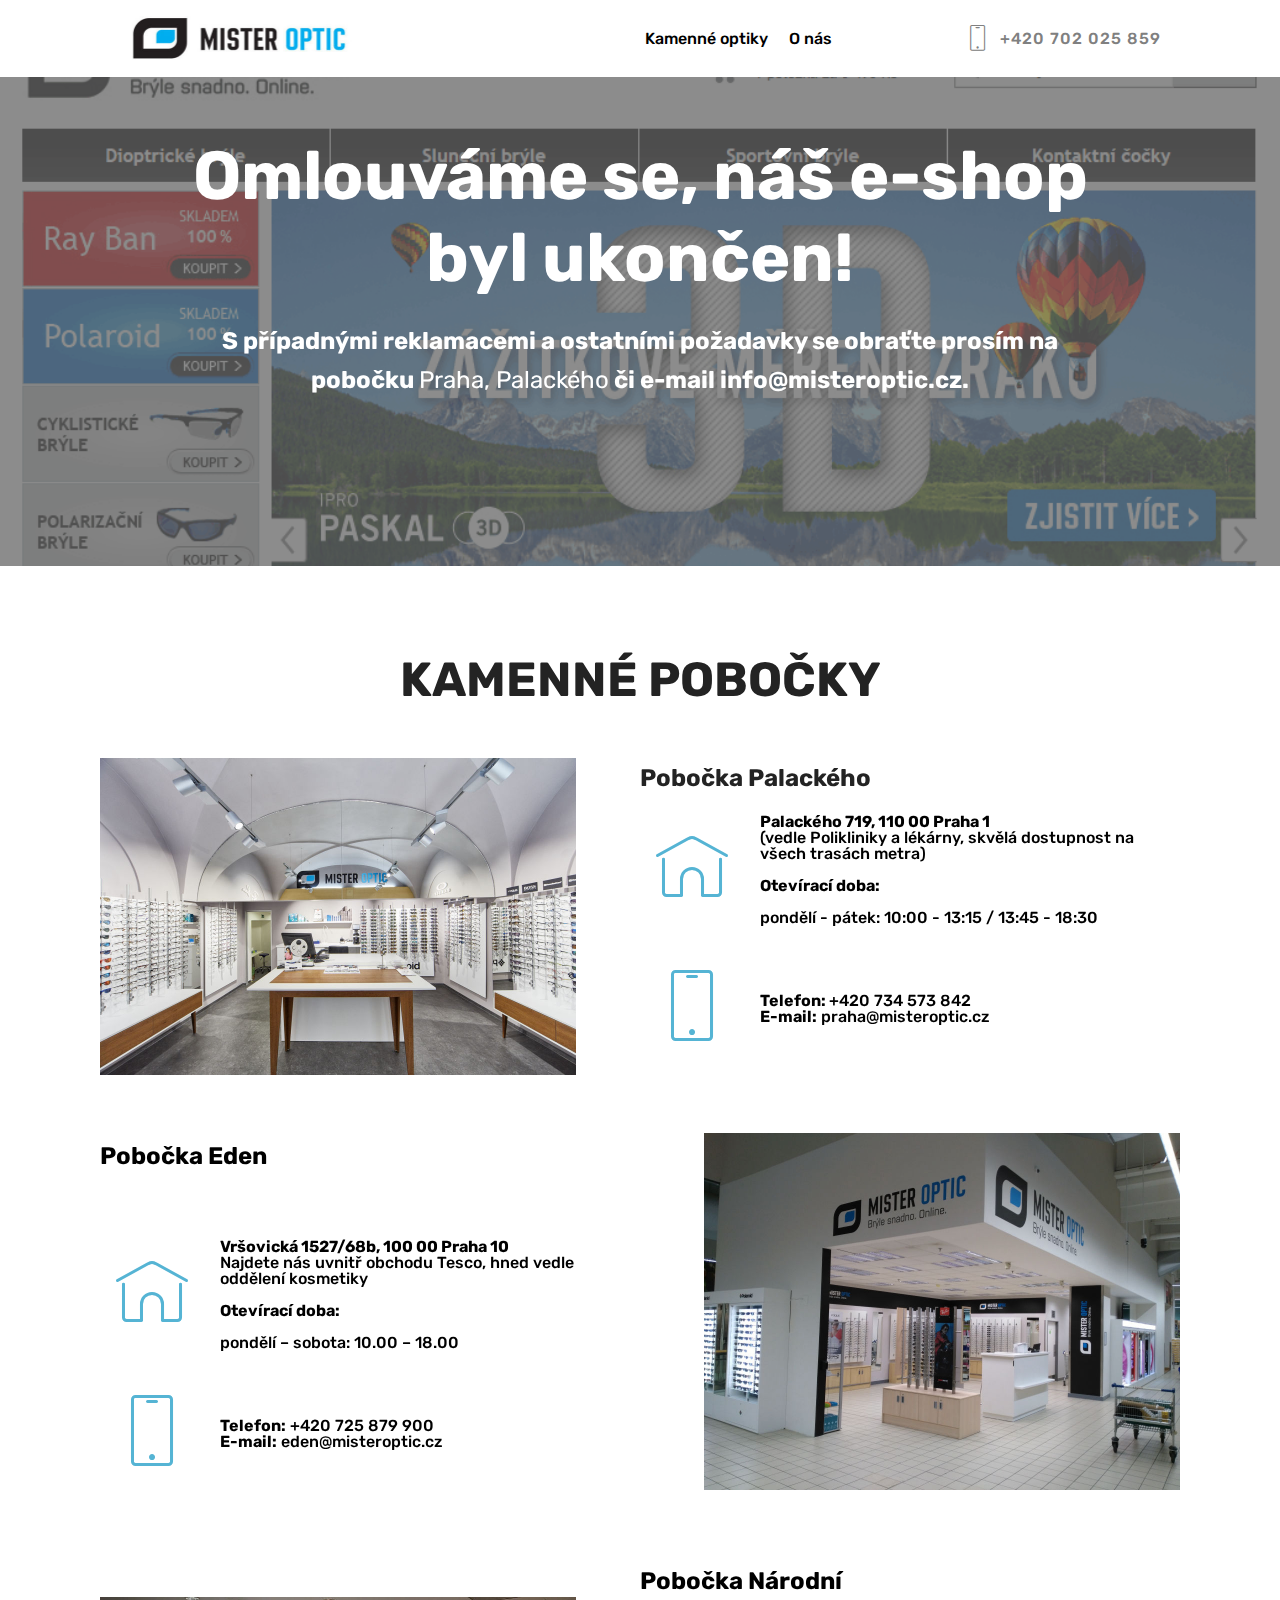
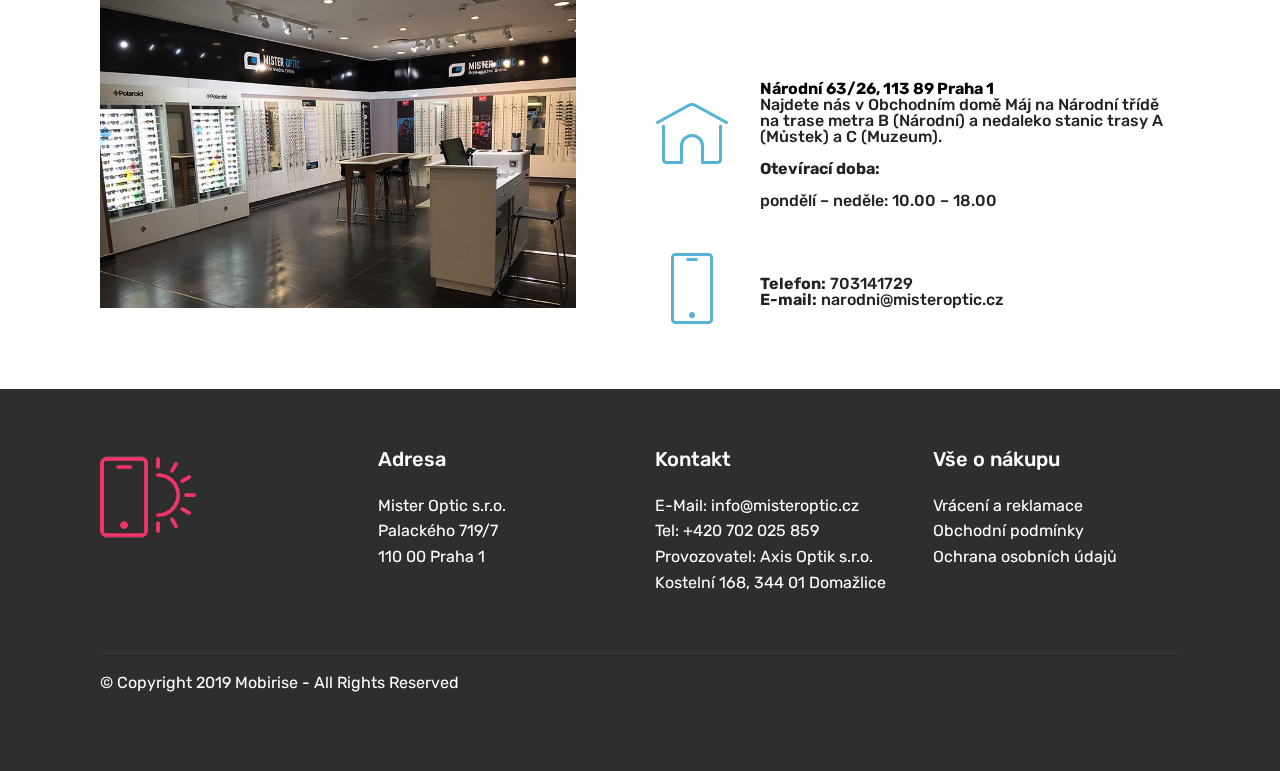
==== page1.html @ 85bfe886 "Add files via upload" ====
<!DOCTYPE html>
<html  >
<head>
  <!-- Site made with Mobirise Website Builder v4.10.7, https://mobirise.com -->
  <meta charset="UTF-8">
  <meta http-equiv="X-UA-Compatible" content="IE=edge">
  <meta name="generator" content="Mobirise v4.10.7, mobirise.com">
  <meta name="viewport" content="width=device-width, initial-scale=1, minimum-scale=1">
  <link rel="shortcut icon" href="assets/images/oko-128x85.png" type="image/x-icon">
  <meta name="description" content="">
  
  <title>Page 1</title>
  <link rel="stylesheet" href="assets/web/assets/mobirise-icons/mobirise-icons.css">
  <link rel="stylesheet" href="assets/tether/tether.min.css">
  <link rel="stylesheet" href="assets/bootstrap/css/bootstrap.min.css">
  <link rel="stylesheet" href="assets/bootstrap/css/bootstrap-grid.min.css">
  <link rel="stylesheet" href="assets/bootstrap/css/bootstrap-reboot.min.css">
  <link rel="stylesheet" href="assets/socicon/css/styles.css">
  <link rel="stylesheet" href="assets/dropdown/css/style.css">
  <link rel="stylesheet" href="assets/theme/css/style.css">
  <link rel="stylesheet" href="assets/mobirise/css/mbr-additional.css" type="text/css">
  
  
  
</head>
<body>
  <section class="menu cid-rCTzdNgsaH" once="menu" id="menu2-h">

    

    <nav class="navbar navbar-expand beta-menu navbar-dropdown align-items-center navbar-fixed-top navbar-toggleable-sm">
        <button class="navbar-toggler navbar-toggler-right" type="button" data-toggle="collapse" data-target="#navbarSupportedContent" aria-controls="navbarSupportedContent" aria-expanded="false" aria-label="Toggle navigation">
            <div class="hamburger">
                <span></span>
                <span></span>
                <span></span>
                <span></span>
            </div>
        </button>
        <div class="menu-logo">
            <div class="navbar-brand">
                <span class="navbar-logo">
                    <a href="test.misteroptic.html#header1-c">
                        <img src="assets/images/mo-5-638x122.jpg" alt="Mobirise" title="" style="height: 3.8rem;">
                    </a>
                </span>
                
            </div>
        </div>
        <div class="collapse navbar-collapse" id="navbarSupportedContent">
            <ul class="navbar-nav nav-dropdown" data-app-modern-menu="true"><li class="nav-item">
                    <a class="nav-link link text-black display-4" href="index.html#content4-d">
                        Kamenné optiky</a>
                </li>
                <li class="nav-item">
                    <a class="nav-link link text-black display-4" href="index.html#footer1-g">O nás &nbsp; &nbsp; &nbsp; &nbsp; &nbsp; &nbsp; &nbsp; &nbsp; &nbsp; &nbsp;&nbsp;</a>
                </li></ul>
            <div class="navbar-buttons mbr-section-btn"><a class="btn btn-sm btn-primary display-4" href="tel:+1-234-567-8901">
                    <span class="btn-icon mbri-mobile mbr-iconfont mbr-iconfont-btn">
                    </span>
                    +420 702 025 859</a></div>
        </div>
    </nav>
</section>

<section class="engine"><a href="https://mobirise.info/t">free amp template</a></section><section class="header1 cid-rCTzdOvqrb mbr-parallax-background" id="header1-i">

    

    <div class="mbr-overlay" style="opacity: 0.4; background-color: rgb(0, 0, 0);">
    </div>

    <div class="container">
        <div class="row justify-content-md-center">
            <div class="mbr-white col-md-10">
                <h1 class="mbr-section-title align-center mbr-bold pb-3 mbr-fonts-style display-1">Omlouváme se, náš e-shop byl ukončen!</h1>
                
                <p class="mbr-text align-center pb-3 mbr-fonts-style display-5"><strong>S případnými reklamacemi a ostatními požadavky se obraťte prosím na pobočku <a href="page1.html#features11-k">Praha, Palackého</a>&nbsp;či e-mail info@misteroptic.cz.</strong></p>
                
            </div>
        </div>
    </div>

</section>

<section class="mbr-section content4 cid-rCTzdQ5hgL" id="content4-j">

    

    <div class="container">
        <div class="media-container-row">
            <div class="title col-12 col-md-8">
                <h2 class="align-center pb-3 mbr-fonts-style display-2"><strong>KAMENNÉ POBOČKY</strong></h2>
                
                
            </div>
        </div>
    </div>
</section>

<section class="features11 cid-rCTzdR0c3Q" id="features11-k">

    

    

    <div class="container">   
        <div class="col-md-12">
            <div class="media-container-row">
                <div class="mbr-figure m-auto" style="width: 50%;">
                    <img src="assets/images/-m9a3997-952x634.jpg" alt="Mobirise" title="">
                </div>
                <div class=" align-left aside-content">
                    <h2 class="mbr-title pt-2 mbr-fonts-style display-5"><strong>Pobočka Palackého</strong></h2>
                    <div class="mbr-section-text">
                        
                    </div>

                    <div class="block-content">
                        <div class="card p-3 pr-3">
                            <div class="media">
                                <div class=" align-self-center card-img pb-3">
                                    <span class="mbr-iconfont mbri-home" style="color: rgb(85, 180, 212); fill: rgb(85, 180, 212);"></span>
                                </div>     
                                <div class="media-body">
                                    <h4 class="card-title mbr-fonts-style display-7"><a href="https://www.google.cz/maps/place/Mister+Optic+s.r.o./@50.0811011,14.4228245,19z/data=!4m5!3m4!1s0x470b94ed8228baff:0xc5f8b4449672d4e6!8m2!3d50.0810977!4d14.4233717" target="_blank" class="text-black"><strong>Palackého 719, 110 00 Praha 1
</strong></a><div>
</div><div>(vedle Polikliniky a lékárny, skvělá dostupnost na všech trasách metra)</div><br><div><strong>Otevírací doba:</strong></div><br><div>pondělí - pátek: 10:00 - 13:15 / 13:45 - 18:30</div></h4>
                                </div>
                            </div>                

                            <div class="card-box">
                                
                            </div>
                        </div>

                        <div class="card p-3 pr-3">
                            <div class="media">
                                <div class="align-self-center card-img pb-3">
                                    <span class="mbr-iconfont mbri-mobile" style="color: rgb(85, 180, 212); fill: rgb(85, 180, 212);"></span>
                                </div>     
                                <div class="media-body">
                                    <h4 class="card-title mbr-fonts-style display-7"><strong>Telefon: </strong>+420 734 573 842
<div>
</div><div><strong>E-mail:</strong> praha@misteroptic.cz</div></h4>
                                </div>
                            </div>                

                            <div class="card-box">
                                
                            </div>
                        </div>
                    </div>
                </div>
            </div>
        </div> 
    </div>          
</section>

<section class="features11 cid-rCTzdSJUxV" id="features11-l">

    

    

    <div class="container">   
        <div class="col-md-12">
            <div class="media-container-row">
                <div class="mbr-figure m-auto" style="width: 50%;">
                    <img src="assets/images/img-20180404-90557-952x714.jpg" alt="Mobirise" title="">
                </div>
                <div class=" align-left aside-content">
                    
                    <div class="mbr-section-text">
                        <p class="mbr-text mb-5 pt-3 mbr-light mbr-fonts-style display-5"><strong>
                        Pobočka Eden</strong></p>
                    </div>

                    <div class="block-content">
                        <div class="card p-3 pr-3">
                            <div class="media">
                                <div class=" align-self-center card-img pb-3">
                                    <span class="mbr-iconfont mbri-home" style="color: rgb(85, 180, 212); fill: rgb(85, 180, 212);"></span>
                                </div>     
                                <div class="media-body">
                                    <h4 class="card-title mbr-fonts-style display-7"><a href="https://www.google.cz/maps/place/Mister+Optic+s.r.o./@50.0683041,14.46652,17z/data=!3m1!4b1!4m5!3m4!1s0x470b93287bb45d6b:0xe367c4a5175bccca!8m2!3d50.0683007!4d14.4687087" target="_blank" class="text-black"><strong>Vršovická 1527/68b, 100 00 Praha 10
</strong></a><div>
</div><div>Najdete nás uvnitř obchodu Tesco, hned vedle oddělení kosmetiky</div><br><div><strong>Otevírací doba:</strong></div><br><div>pondělí –  sobota: 10.00 –  18.00</div></h4>
                                </div>
                            </div>                

                            <div class="card-box">
                                
                            </div>
                        </div>

                        <div class="card p-3 pr-3">
                            <div class="media">
                                <div class="align-self-center card-img pb-3">
                                    <span class="mbr-iconfont mbri-mobile" style="color: rgb(85, 180, 212); fill: rgb(85, 180, 212);"></span>
                                </div>     
                                <div class="media-body">
                                    <h4 class="card-title mbr-fonts-style display-7"><strong>Telefon:</strong> +420 725 879 900
<div>
</div><div><strong>E-mail:</strong> eden@misteroptic.cz</div></h4>
                                </div>
                            </div>                

                            <div class="card-box">
                                
                            </div>
                        </div>
                    </div>
                </div>
            </div>
        </div> 
    </div>          
</section>

<section class="features11 cid-rCTzdUwOdt" id="features11-m">

    

    

    <div class="container">   
        <div class="col-md-12">
            <div class="media-container-row">
                <div class="mbr-figure m-auto" style="width: 50%;">
                    <img src="assets/images/kamennoptikaprahanrodn-www-800x524.jpg" alt="Mobirise" title="">
                </div>
                <div class=" align-left aside-content">
                    
                    <div class="mbr-section-text">
                        <p class="mbr-text mb-5 pt-3 mbr-light mbr-fonts-style display-5"><strong>
                        Pobočka Národní</strong></p>
                    </div>

                    <div class="block-content">
                        <div class="card p-3 pr-3">
                            <div class="media">
                                <div class=" align-self-center card-img pb-3">
                                    <span class="mbr-iconfont mbri-home" style="color: rgb(85, 180, 212); fill: rgb(85, 180, 212);"></span>
                                </div>     
                                <div class="media-body">
                                    <h4 class="card-title mbr-fonts-style display-4"><br><strong><a href="https://www.google.cz/maps/place/Mister+Optic+s.r.o./@50.0823124,14.4172942,17z/data=!3m1!4b1!4m5!3m4!1s0x470b95b94935d285:0x80ddc573e64f35c4!8m2!3d50.082309!4d14.4194829" class="text-black" target="_blank"><b>Národní 63/26, 113 89 Praha 1</b></a> </strong>
<div>
</div><div>Najdete nás v Obchodním domě Máj na Národní třídě na trase metra B (Národní) a nedaleko stanic trasy A (Můstek) a C (Muzeum).</div><br><div><strong>Otevírací doba:</strong></div><br><div>pondělí –  neděle: 10.00 –  18.00</div></h4>
                                </div>
                            </div>                

                            <div class="card-box">
                                
                            </div>
                        </div>

                        <div class="card p-3 pr-3">
                            <div class="media">
                                <div class="align-self-center card-img pb-3">
                                    <span class="mbr-iconfont mbri-mobile" style="color: rgb(85, 180, 212); fill: rgb(85, 180, 212);"></span>
                                </div>     
                                <div class="media-body">
                                    <h4 class="card-title mbr-fonts-style display-7"><strong>Telefon:</strong> 703141729
<div>
</div><div><strong>E-mail:</strong> narodni@misteroptic.cz</div></h4>
                                </div>
                            </div>                

                            <div class="card-box">
                                
                            </div>
                        </div>
                    </div>
                </div>
            </div>
        </div> 
    </div>          
</section>

<section class="cid-rCTzdW2SJu" id="footer1-n">

    

    

    <div class="container">
        <div class="media-container-row content text-white">
            <div class="col-12 col-md-3">
                <div class="media-wrap">
                    <a href="https://mobirise.co/">
                        <img src="assets/images/logo2.png" alt="Mobirise">
                    </a>
                </div>
            </div>
            <div class="col-12 col-md-3 mbr-fonts-style display-7">
                <h5 class="pb-3">
                    Adresa</h5>
                <p class="mbr-text">Mister Optic s.r.o.
<br>Palackého 719/7
<br>110 00 Praha 1</p>
            </div>
            <div class="col-12 col-md-3 mbr-fonts-style display-7">
                <h5 class="pb-3">Kontakt</h5>
                <p class="mbr-text">
                    E-Mail: info@misteroptic.cz &nbsp; &nbsp; &nbsp; &nbsp; &nbsp; Tel: +420 702 025 859<br>Provozovatel: Axis Optik s.r.o.<br>Kostelní 168, 344 01 Domažlice<br><br></p>
            </div>
            <div class="col-12 col-md-3 mbr-fonts-style display-7">
                <h5 class="pb-3">Vše o nákupu</h5>
                <p class="mbr-text"><a href="assets/files/Vrácení a reklamace.docx" target="_blank">Vrácení a reklamace</a><br><a href="assets/files/Obchodn%C3%AD%20podm%C3%ADnky_1.9.2019.docx" target="_blank">Obchodní podmínky</a><br><a class="text-primary" href="assets/files/Ochrana%20osobn%C3%ADch%20%C3%BAdaj%C5%AF.docx" target="_blank">Ochrana osobních údajů</a></p>
            </div>
        </div>
        <div class="footer-lower">
            <div class="media-container-row">
                <div class="col-sm-12">
                    <hr>
                </div>
            </div>
            <div class="media-container-row mbr-white">
                <div class="col-sm-6 copyright">
                    <p class="mbr-text mbr-fonts-style display-7">
                        © Copyright 2019 Mobirise - All Rights Reserved
                    </p>
                </div>
                <div class="col-md-6">
                    
                </div>
            </div>
        </div>
    </div>
</section>


  <script src="assets/web/assets/jquery/jquery.min.js"></script>
  <script src="assets/popper/popper.min.js"></script>
  <script src="assets/tether/tether.min.js"></script>
  <script src="assets/bootstrap/js/bootstrap.min.js"></script>
  <script src="assets/dropdown/js/nav-dropdown.js"></script>
  <script src="assets/dropdown/js/navbar-dropdown.js"></script>
  <script src="assets/touchswipe/jquery.touch-swipe.min.js"></script>
  <script src="assets/parallax/jarallax.min.js"></script>
  <script src="assets/smoothscroll/smooth-scroll.js"></script>
  <script src="assets/theme/js/script.js"></script>
  
  
</body>
</html>
---- assets/web/assets/mobirise-icons/mobirise-icons.css ----
@font-face {
  font-family: 'MobiriseIcons';
  src:  url('mobirise-icons.eot?spat4u');
  src:  url('mobirise-icons.eot?spat4u#iefix') format('embedded-opentype'),
    url('mobirise-icons.ttf?spat4u') format('truetype'),
    url('mobirise-icons.woff?spat4u') format('woff'),
    url('mobirise-icons.svg?spat4u#MobiriseIcons') format('svg');
  font-weight: normal;
  font-style: normal;
}

[class^="mbri-"], [class*=" mbri-"] {
  /* use !important to prevent issues with browser extensions that change fonts */
  font-family: MobiriseIcons !important;
  speak: none;
  font-style: normal;
  font-weight: normal;
  font-variant: normal;
  text-transform: none;
  line-height: 1;

  /* Better Font Rendering =========== */
  -webkit-font-smoothing: antialiased;
  -moz-osx-font-smoothing: grayscale;
}

.mbri-add-submenu:before {
  content: "\e900";
}
.mbri-alert:before {
  content: "\e901";
}
.mbri-align-center:before {
  content: "\e902";
}
.mbri-align-justify:before {
  content: "\e903";
}
.mbri-align-left:before {
  content: "\e904";
}
.mbri-align-right:before {
  content: "\e905";
}
.mbri-android:before {
  content: "\e906";
}
.mbri-apple:before {
  content: "\e907";
}
.mbri-arrow-down:before {
  content: "\e908";
}
.mbri-arrow-next:before {
  content: "\e909";
}
.mbri-arrow-prev:before {
  content: "\e90a";
}
.mbri-arrow-up:before {
  content: "\e90b";
}
.mbri-bold:before {
  content: "\e90c";
}
.mbri-bookmark:before {
  content: "\e90d";
}
.mbri-bootstrap:before {
  content: "\e90e";
}
.mbri-briefcase:before {
  content: "\e90f";
}
.mbri-browse:before {
  content: "\e910";
}
.mbri-bulleted-list:before {
  content: "\e911";
}
.mbri-calendar:before {
  content: "\e912";
}
.mbri-camera:before {
  content: "\e913";
}
.mbri-cart-add:before {
  content: "\e914";
}
.mbri-cart-full:before {
  content: "\e915";
}
.mbri-cash:before {
  content: "\e916";
}
.mbri-change-style:before {
  content: "\e917";
}
.mbri-chat:before {
  content: "\e918";
}
.mbri-clock:before {
  content: "\e919";
}
.mbri-close:before {
  content: "\e91a";
}
.mbri-cloud:before {
  content: "\e91b";
}
.mbri-code:before {
  content: "\e91c";
}
.mbri-contact-form:before {
  content: "\e91d";
}
.mbri-credit-card:before {
  content: "\e91e";
}
.mbri-cursor-click:before {
  content: "\e91f";
}
.mbri-cust-feedback:before {
  content: "\e920";
}
.mbri-database:before {
  content: "\e921";
}
.mbri-delivery:before {
  content: "\e922";
}
.mbri-desktop:before {
  content: "\e923";
}
.mbri-devices:before {
  content: "\e924";
}
.mbri-down:before {
  content: "\e925";
}
.mbri-download:before {
  content: "\e989";
}
.mbri-drag-n-drop:before {
  content: "\e927";
}
.mbri-drag-n-drop2:before {
  content: "\e928";
}
.mbri-edit:before {
  content: "\e929";
}
.mbri-edit2:before {
  content: "\e92a";
}
.mbri-error:before {
  content: "\e92b";
}
.mbri-extension:before {
  content: "\e92c";
}
.mbri-features:before {
  content: "\e92d";
}
.mbri-file:before {
  content: "\e92e";
}
.mbri-flag:before {
  content: "\e92f";
}
.mbri-folder:before {
  content: "\e930";
}
.mbri-gift:before {
  content: "\e931";
}
.mbri-github:before {
  content: "\e932";
}
.mbri-globe:before {
  content: "\e933";
}
.mbri-globe-2:before {
  content: "\e934";
}
.mbri-growing-chart:before {
  content: "\e935";
}
.mbri-hearth:before {
  content: "\e936";
}
.mbri-help:before {
  content: "\e937";
}
.mbri-home:before {
  content: "\e938";
}
.mbri-hot-cup:before {
  content: "\e939";
}
.mbri-idea:before {
  content: "\e93a";
}
.mbri-image-gallery:before {
  content: "\e93b";
}
.mbri-image-slider:before {
  content: "\e93c";
}
.mbri-info:before {
  content: "\e93d";
}
.mbri-italic:before {
  content: "\e93e";
}
.mbri-key:before {
  content: "\e93f";
}
.mbri-laptop:before {
  content: "\e940";
}
.mbri-layers:before {
  content: "\e941";
}
.mbri-left-right:before {
  content: "\e942";
}
.mbri-left:before {
  content: "\e943";
}
.mbri-letter:before {
  content: "\e944";
}
.mbri-like:before {
  content: "\e945";
}
.mbri-link:before {
  content: "\e946";
}
.mbri-lock:before {
  content: "\e947";
}
.mbri-login:before {
  content: "\e948";
}
.mbri-logout:before {
  content: "\e949";
}
.mbri-magic-stick:before {
  content: "\e94a";
}
.mbri-map-pin:before {
  content: "\e94b";
}
.mbri-menu:before {
  content: "\e94c";
}
.mbri-mobile:before {
  content: "\e94d";
}
.mbri-mobile2:before {
  content: "\e94e";
}
.mbri-mobirise:before {
  content: "\e94f";
}
.mbri-more-horizontal:before {
  content: "\e950";
}
.mbri-more-vertical:before {
  content: "\e951";
}
.mbri-music:before {
  content: "\e952";
}
.mbri-new-file:before {
  content: "\e953";
}
.mbri-numbered-list:before {
  content: "\e954";
}
.mbri-opened-folder:before {
  content: "\e955";
}
.mbri-pages:before {
  content: "\e956";
}
.mbri-paper-plane:before {
  content: "\e957";
}
.mbri-paperclip:before {
  content: "\e958";
}
.mbri-photo:before {
  content: "\e959";
}
.mbri-photos:before {
  content: "\e95a";
}
.mbri-pin:before {
  content: "\e95b";
}
.mbri-play:before {
  content: "\e95c";
}
.mbri-plus:before {
  content: "\e95d";
}
.mbri-preview:before {
  content: "\e95e";
}
.mbri-print:before {
  content: "\e95f";
}
.mbri-protect:before {
  content: "\e960";
}
.mbri-question:before {
  content: "\e961";
}
.mbri-quote-left:before {
  content: "\e962";
}
.mbri-quote-right:before {
  content: "\e963";
}
.mbri-refresh:before {
  content: "\e964";
}
.mbri-responsive:before {
  content: "\e965";
}
.mbri-right:before {
  content: "\e966";
}
.mbri-rocket:before {
  content: "\e967";
}
.mbri-sad-face:before {
  content: "\e968";
}
.mbri-sale:before {
  content: "\e969";
}
.mbri-save:before {
  content: "\e96a";
}
.mbri-search:before {
  content: "\e96b";
}
.mbri-setting:before {
  content: "\e96c";
}
.mbri-setting2:before {
  content: "\e96d";
}
.mbri-setting3:before {
  content: "\e96e";
}
.mbri-share:before {
  content: "\e96f";
}
.mbri-shopping-bag:before {
  content: "\e970";
}
.mbri-shopping-basket:before {
  content: "\e971";
}
.mbri-shopping-cart:before {
  content: "\e972";
}
.mbri-sites:before {
  content: "\e973";
}
.mbri-smile-face:before {
  content: "\e974";
}
.mbri-speed:before {
  content: "\e975";
}
.mbri-star:before {
  content: "\e976";
}
.mbri-success:before {
  content: "\e977";
}
.mbri-sun:before {
  content: "\e978";
}
.mbri-sun2:before {
  content: "\e979";
}
.mbri-tablet:before {
  content: "\e97a";
}
.mbri-tablet-vertical:before {
  content: "\e97b";
}
.mbri-target:before {
  content: "\e97c";
}
.mbri-timer:before {
  content: "\e97d";
}
.mbri-to-ftp:before {
  content: "\e97e";
}
.mbri-to-local-drive:before {
  content: "\e97f";
}
.mbri-touch-swipe:before {
  content: "\e980";
}
.mbri-touch:before {
  content: "\e981";
}
.mbri-trash:before {
  content: "\e982";
}
.mbri-underline:before {
  content: "\e983";
}
.mbri-unlink:before {
  content: "\e984";
}
.mbri-unlock:before {
  content: "\e985";
}
.mbri-up-down:before {
  content: "\e986";
}
.mbri-up:before {
  content: "\e987";
}
.mbri-update:before {
  content: "\e988";
}
.mbri-upload:before {
 content: "\e926"; 
}
.mbri-user:before {
  content: "\e98a";
}
.mbri-user2:before {
  content: "\e98b";
}
.mbri-users:before {
  content: "\e98c";
}
.mbri-video:before {
  content: "\e98d";
}
.mbri-video-play:before {
  content: "\e98e";
}
.mbri-watch:before {
  content: "\e98f";
}
.mbri-website-theme:before {
  content: "\e990";
}
.mbri-wifi:before {
  content: "\e991";
}
.mbri-windows:before {
  content: "\e992";
}
.mbri-zoom-out:before {
  content: "\e993";
}
.mbri-redo:before {
  content: "\e994";
}
.mbri-undo:before {
  content: "\e995";
}
---- assets/socicon/css/styles.css ----
@charset "UTF-8";

@font-face {
  font-family: "socicon";
  src:url("../fonts/socicon.eot");
  src:url("../fonts/socicon.eot?#iefix") format("embedded-opentype"),
    url("../fonts/socicon.woff") format("woff"),
    url("../fonts/socicon.ttf") format("truetype"),
    url("../fonts/socicon.svg#socicon") format("svg");
  font-weight: normal;
  font-style: normal;

}

[data-icon]:before {
  font-family: "socicon" !important;
  content: attr(data-icon);
  font-style: normal !important;
  font-weight: normal !important;
  font-variant: normal !important;
  text-transform: none !important;
  speak: none;
  line-height: 1;
  -webkit-font-smoothing: antialiased;
  -moz-osx-font-smoothing: grayscale;
}

[class^="socicon-"]:before,
[class*=" socicon-"]:before {
  font-family: "socicon" !important;
  font-style: normal !important;
  font-weight: normal !important;
  font-variant: normal !important;
  text-transform: none !important;
  speak: none;
  line-height: 1;
  -webkit-font-smoothing: antialiased;
  -moz-osx-font-smoothing: grayscale;
}

.socicon-modelmayhem:before {
  content: "\e000";
}
.socicon-mixcloud:before {
  content: "\e001";
}
.socicon-drupal:before {
  content: "\e002";
}
.socicon-swarm:before {
  content: "\e003";
}
.socicon-istock:before {
  content: "\e004";
}
.socicon-yammer:before {
  content: "\e005";
}
.socicon-ello:before {
  content: "\e006";
}
.socicon-stackoverflow:before {
  content: "\e007";
}
.socicon-persona:before {
  content: "\e008";
}
.socicon-triplej:before {
  content: "\e009";
}
.socicon-houzz:before {
  content: "\e00a";
}
.socicon-rss:before {
  content: "\e00b";
}
.socicon-paypal:before {
  content: "\e00c";
}
.socicon-odnoklassniki:before {
  content: "\e00d";
}
.socicon-airbnb:before {
  content: "\e00e";
}
.socicon-periscope:before {
  content: "\e00f";
}
.socicon-outlook:before {
  content: "\e010";
}
.socicon-coderwall:before {
  content: "\e011";
}
.socicon-tripadvisor:before {
  content: "\e012";
}
.socicon-appnet:before {
  content: "\e013";
}
.socicon-goodreads:before {
  content: "\e014";
}
.socicon-tripit:before {
  content: "\e015";
}
.socicon-lanyrd:before {
  content: "\e016";
}
.socicon-slideshare:before {
  content: "\e017";
}
.socicon-buffer:before {
  content: "\e018";
}
.socicon-disqus:before {
  content: "\e019";
}
.socicon-vkontakte:before {
  content: "\e01a";
}
.socicon-whatsapp:before {
  content: "\e01b";
}
.socicon-patreon:before {
  content: "\e01c";
}
.socicon-storehouse:before {
  content: "\e01d";
}
.socicon-pocket:before {
  content: "\e01e";
}
.socicon-mail:before {
  content: "\e01f";
}
.socicon-blogger:before {
  content: "\e020";
}
.socicon-technorati:before {
  content: "\e021";
}
.socicon-reddit:before {
  content: "\e022";
}
.socicon-dribbble:before {
  content: "\e023";
}
.socicon-stumbleupon:before {
  content: "\e024";
}
.socicon-digg:before {
  content: "\e025";
}
.socicon-envato:before {
  content: "\e026";
}
.socicon-behance:before {
  content: "\e027";
}
.socicon-delicious:before {
  content: "\e028";
}
.socicon-deviantart:before {
  content: "\e029";
}
.socicon-forrst:before {
  content: "\e02a";
}
.socicon-play:before {
  content: "\e02b";
}
.socicon-zerply:before {
  content: "\e02c";
}
.socicon-wikipedia:before {
  content: "\e02d";
}
.socicon-apple:before {
  content: "\e02e";
}
.socicon-flattr:before {
  content: "\e02f";
}
.socicon-github:before {
  content: "\e030";
}
.socicon-renren:before {
  content: "\e031";
}
.socicon-friendfeed:before {
  content: "\e032";
}
.socicon-newsvine:before {
  content: "\e033";
}
.socicon-identica:before {
  content: "\e034";
}
.socicon-bebo:before {
  content: "\e035";
}
.socicon-zynga:before {
  content: "\e036";
}
.socicon-steam:before {
  content: "\e037";
}
.socicon-xbox:before {
  content: "\e038";
}
.socicon-windows:before {
  content: "\e039";
}
.socicon-qq:before {
  content: "\e03a";
}
.socicon-douban:before {
  content: "\e03b";
}
.socicon-meetup:before {
  content: "\e03c";
}
.socicon-playstation:before {
  content: "\e03d";
}
.socicon-android:before {
  content: "\e03e";
}
.socicon-snapchat:before {
  content: "\e03f";
}
.socicon-twitter:before {
  content: "\e040";
}
.socicon-facebook:before {
  content: "\e041";
}
.socicon-googleplus:before {
  content: "\e042";
}
.socicon-pinterest:before {
  content: "\e043";
}
.socicon-foursquare:before {
  content: "\e044";
}
.socicon-yahoo:before {
  content: "\e045";
}
.socicon-skype:before {
  content: "\e046";
}
.socicon-yelp:before {
  content: "\e047";
}
.socicon-feedburner:before {
  content: "\e048";
}
.socicon-linkedin:before {
  content: "\e049";
}
.socicon-viadeo:before {
  content: "\e04a";
}
.socicon-xing:before {
  content: "\e04b";
}
.socicon-myspace:before {
  content: "\e04c";
}
.socicon-soundcloud:before {
  content: "\e04d";
}
.socicon-spotify:before {
  content: "\e04e";
}
.socicon-grooveshark:before {
  content: "\e04f";
}
.socicon-lastfm:before {
  content: "\e050";
}
.socicon-youtube:before {
  content: "\e051";
}
.socicon-vimeo:before {
  content: "\e052";
}
.socicon-dailymotion:before {
  content: "\e053";
}
.socicon-vine:before {
  content: "\e054";
}
.socicon-flickr:before {
  content: "\e055";
}
.socicon-500px:before {
  content: "\e056";
}
.socicon-wordpress:before {
  content: "\e058";
}
.socicon-tumblr:before {
  content: "\e059";
}
.socicon-twitch:before {
  content: "\e05a";
}
.socicon-8tracks:before {
  content: "\e05b";
}
.socicon-amazon:before {
  content: "\e05c";
}
.socicon-icq:before {
  content: "\e05d";
}
.socicon-smugmug:before {
  content: "\e05e";
}
.socicon-ravelry:before {
  content: "\e05f";
}
.socicon-weibo:before {
  content: "\e060";
}
.socicon-baidu:before {
  content: "\e061";
}
.socicon-angellist:before {
  content: "\e062";
}
.socicon-ebay:before {
  content: "\e063";
}
.socicon-imdb:before {
  content: "\e064";
}
.socicon-stayfriends:before {
  content: "\e065";
}
.socicon-residentadvisor:before {
  content: "\e066";
}
.socicon-google:before {
  content: "\e067";
}
.socicon-yandex:before {
  content: "\e068";
}
.socicon-sharethis:before {
  content: "\e069";
}
.socicon-bandcamp:before {
  content: "\e06a";
}
.socicon-itunes:before {
  content: "\e06b";
}
.socicon-deezer:before {
  content: "\e06c";
}
.socicon-telegram:before {
  content: "\e06e";
}
.socicon-openid:before {
  content: "\e06f";
}
.socicon-amplement:before {
  content: "\e070";
}
.socicon-viber:before {
  content: "\e071";
}
.socicon-zomato:before {
  content: "\e072";
}
.socicon-draugiem:before {
  content: "\e074";
}
.socicon-endomodo:before {
  content: "\e075";
}
.socicon-filmweb:before {
  content: "\e076";
}
.socicon-stackexchange:before {
  content: "\e077";
}
.socicon-wykop:before {
  content: "\e078";
}
.socicon-teamspeak:before {
  content: "\e079";
}
.socicon-teamviewer:before {
  content: "\e07a";
}
.socicon-ventrilo:before {
  content: "\e07b";
}
.socicon-younow:before {
  content: "\e07c";
}
.socicon-raidcall:before {
  content: "\e07d";
}
.socicon-mumble:before {
  content: "\e07e";
}
.socicon-medium:before {
  content: "\e06d";
}
.socicon-bebee:before {
  content: "\e07f";
}
.socicon-hitbox:before {
  content: "\e080";
}
.socicon-reverbnation:before {
  content: "\e081";
}
.socicon-formulr:before {
  content: "\e082";
}
.socicon-instagram:before {
  content: "\e057";
}
.socicon-battlenet:before {
  content: "\e083";
}
.socicon-chrome:before {
  content: "\e084";
}
.socicon-discord:before {
  content: "\e086";
}
.socicon-issuu:before {
  content: "\e087";
}
.socicon-macos:before {
  content: "\e088";
}
.socicon-firefox:before {
  content: "\e089";
}
.socicon-opera:before {
  content: "\e08d";
}
.socicon-keybase:before {
  content: "\e090";
}
.socicon-alliance:before {
  content: "\e091";
}
.socicon-livejournal:before {
  content: "\e092";
}
.socicon-googlephotos:before {
  content: "\e093";
}
.socicon-horde:before {
  content: "\e094";
}
.socicon-etsy:before {
  content: "\e095";
}
.socicon-zapier:before {
  content: "\e096";
}
.socicon-google-scholar:before {
  content: "\e097";
}
.socicon-researchgate:before {
  content: "\e098";
}
.socicon-wechat:before {
  content: "\e099";
}
.socicon-strava:before {
  content: "\e09a";
}
.socicon-line:before {
  content: "\e09b";
}
.socicon-lyft:before {
  content: "\e09c";
}
.socicon-uber:before {
  content: "\e09d";
}
.socicon-songkick:before {
  content: "\e09e";
}
.socicon-viewbug:before {
  content: "\e09f";
}
.socicon-googlegroups:before {
  content: "\e0a0";
}
.socicon-quora:before {
  content: "\e073";
}
.socicon-diablo:before {
  content: "\e085";
}
.socicon-blizzard:before {
  content: "\e0a1";
}
.socicon-hearthstone:before {
  content: "\e08b";
}
.socicon-heroes:before {
  content: "\e08a";
}
.socicon-overwatch:before {
  content: "\e08c";
}
.socicon-warcraft:before {
  content: "\e08e";
}
.socicon-starcraft:before {
  content: "\e08f";
}
.socicon-beam:before {
  content: "\e0a2";
}
.socicon-curse:before {
  content: "\e0a3";
}
.socicon-player:before {
  content: "\e0a4";
}
.socicon-streamjar:before {
  content: "\e0a5";
}
.socicon-nintendo:before {
  content: "\e0a6";
}
.socicon-hellocoton:before {
  content: "\e0a7";
}
---- assets/dropdown/css/style.css ----
.navbar-dropdown {
  left: 0;
  padding: 0;
  position: absolute;
  right: 0;
  top: 0;
  transition: all 0.45s ease;
  z-index: 1030;
  background: #282828; }
  .navbar-dropdown .navbar-logo {
    margin-right: 0.8rem;
    transition: margin 0.3s ease-in-out;
    vertical-align: middle; }
    .navbar-dropdown .navbar-logo img {
      height: 3.125rem;
      transition: all 0.3s ease-in-out; }
    .navbar-dropdown .navbar-logo.mbr-iconfont {
      font-size: 3.125rem;
      line-height: 3.125rem; }
  .navbar-dropdown .navbar-caption {
    font-weight: 700;
    white-space: normal;
    vertical-align: -4px;
    line-height: 3.125rem !important; }
    .navbar-dropdown .navbar-caption, .navbar-dropdown .navbar-caption:hover {
      color: inherit;
      text-decoration: none; }
  .navbar-dropdown .mbr-iconfont + .navbar-caption {
    vertical-align: -1px; }
  .navbar-dropdown.navbar-fixed-top {
    position: fixed; }
  .navbar-dropdown .navbar-brand span {
    vertical-align: -4px; }
  .navbar-dropdown.bg-color.transparent {
    background: none; }
  .navbar-dropdown.navbar-short .navbar-brand {
    padding: 0.625rem 0; }
    .navbar-dropdown.navbar-short .navbar-brand span {
      vertical-align: -1px; }
  .navbar-dropdown.navbar-short .navbar-caption {
    line-height: 2.375rem !important;
    vertical-align: -2px; }
  .navbar-dropdown.navbar-short .navbar-logo {
    margin-right: 0.5rem; }
    .navbar-dropdown.navbar-short .navbar-logo img {
      height: 2.375rem; }
    .navbar-dropdown.navbar-short .navbar-logo.mbr-iconfont {
      font-size: 2.375rem;
      line-height: 2.375rem; }
  .navbar-dropdown.navbar-short .mbr-table-cell {
    height: 3.625rem; }
  .navbar-dropdown .navbar-close {
    left: 0.6875rem;
    position: fixed;
    top: 0.75rem;
    z-index: 1000; }
  .navbar-dropdown .hamburger-icon {
    content: "";
    display: inline-block;
    vertical-align: middle;
    width: 16px;
    -webkit-box-shadow: 0 -6px 0 1px #282828,0 0 0 1px #282828,0 6px 0 1px #282828;
    -moz-box-shadow: 0 -6px 0 1px #282828,0 0 0 1px #282828,0 6px 0 1px #282828;
    box-shadow: 0 -6px 0 1px #282828,0 0 0 1px #282828,0 6px 0 1px #282828; }

.dropdown-menu .dropdown-toggle[data-toggle="dropdown-submenu"]::after {
  border-bottom: 0.35em solid transparent;
  border-left: 0.35em solid;
  border-right: 0;
  border-top: 0.35em solid transparent;
  margin-left: 0.3rem; }

.dropdown-menu .dropdown-item:focus {
  outline: 0; }

.nav-dropdown {
  font-size: 0.75rem;
  font-weight: 500;
  height: auto !important; }
  .nav-dropdown .nav-btn {
    padding-left: 1rem; }
  .nav-dropdown .link {
    margin: .667em 1.667em;
    font-weight: 500;
    padding: 0;
    transition: color .2s ease-in-out; }
    .nav-dropdown .link.dropdown-toggle {
      margin-right: 2.583em; }
      .nav-dropdown .link.dropdown-toggle::after {
        margin-left: .25rem;
        border-top: 0.35em solid;
        border-right: 0.35em solid transparent;
        border-left: 0.35em solid transparent;
        border-bottom: 0; }
      .nav-dropdown .link.dropdown-toggle[aria-expanded="true"] {
        margin: 0;
        padding: 0.667em 3.263em  0.667em 1.667em; }
  .nav-dropdown .link::after,
  .nav-dropdown .dropdown-item::after {
    color: inherit; }
  .nav-dropdown .btn {
    font-size: 0.75rem;
    font-weight: 700;
    letter-spacing: 0;
    margin-bottom: 0;
    padding-left: 1.25rem;
    padding-right: 1.25rem; }
  .nav-dropdown .dropdown-menu {
    border-radius: 0;
    border: 0;
    left: 0;
    margin: 0;
    padding-bottom: 1.25rem;
    padding-top: 1.25rem;
    position: relative; }
  .nav-dropdown .dropdown-submenu {
    margin-left: 0.125rem;
    top: 0; }
  .nav-dropdown .dropdown-item {
    font-weight: 500;
    line-height: 2;
    padding: 0.3846em 4.615em 0.3846em 1.5385em;
    position: relative;
    transition: color .2s ease-in-out, background-color .2s ease-in-out; }
    .nav-dropdown .dropdown-item::after {
      margin-top: -0.3077em;
      position: absolute;
      right: 1.1538em;
      top: 50%; }
    .nav-dropdown .dropdown-item:focus, .nav-dropdown .dropdown-item:hover {
      background: none; }

@media (max-width: 767px) {
  .nav-dropdown.navbar-toggleable-sm {
    bottom: 0;
    display: none;
    left: 0;
    overflow-x: hidden;
    position: fixed;
    top: 0;
    transform: translateX(-100%);
    -ms-transform: translateX(-100%);
    -webkit-transform: translateX(-100%);
    width: 18.75rem;
    z-index: 999; } }
.nav-dropdown.navbar-toggleable-xl {
  bottom: 0;
  display: none;
  left: 0;
  overflow-x: hidden;
  position: fixed;
  top: 0;
  transform: translateX(-100%);
  -ms-transform: translateX(-100%);
  -webkit-transform: translateX(-100%);
  width: 18.75rem;
  z-index: 999; }

.nav-dropdown-sm {
  display: block !important;
  overflow-x: hidden;
  overflow: auto;
  padding-top: 3.875rem; }
  .nav-dropdown-sm::after {
    content: "";
    display: block;
    height: 3rem;
    width: 100%; }
  .nav-dropdown-sm.collapse.in ~ .navbar-close {
    display: block !important; }
  .nav-dropdown-sm.collapsing, .nav-dropdown-sm.collapse.in {
    transform: translateX(0);
    -ms-transform: translateX(0);
    -webkit-transform: translateX(0);
    transition: all 0.25s ease-out;
    -webkit-transition: all 0.25s ease-out;
    background: #282828; }
  .nav-dropdown-sm.collapsing[aria-expanded="false"] {
    transform: translateX(-100%);
    -ms-transform: translateX(-100%);
    -webkit-transform: translateX(-100%); }
  .nav-dropdown-sm .nav-item {
    display: block;
    margin-left: 0 !important;
    padding-left: 0; }
  .nav-dropdown-sm .link,
  .nav-dropdown-sm .dropdown-item {
    border-top: 1px dotted rgba(255, 255, 255, 0.1);
    font-size: 0.8125rem;
    line-height: 1.6;
    margin: 0 !important;
    padding: 0.875rem 2.4rem 0.875rem 1.5625rem !important;
    position: relative;
    white-space: normal; }
    .nav-dropdown-sm .link:focus, .nav-dropdown-sm .link:hover,
    .nav-dropdown-sm .dropdown-item:focus,
    .nav-dropdown-sm .dropdown-item:hover {
      background: rgba(0, 0, 0, 0.2) !important;
      color: #c0a375; }
  .nav-dropdown-sm .nav-btn {
    position: relative;
    padding: 1.5625rem 1.5625rem 0 1.5625rem; }
    .nav-dropdown-sm .nav-btn::before {
      border-top: 1px dotted rgba(255, 255, 255, 0.1);
      content: "";
      left: 0;
      position: absolute;
      top: 0;
      width: 100%; }
    .nav-dropdown-sm .nav-btn + .nav-btn {
      padding-top: 0.625rem; }
      .nav-dropdown-sm .nav-btn + .nav-btn::before {
        display: none; }
  .nav-dropdown-sm .btn {
    padding: 0.625rem 0; }
  .nav-dropdown-sm .dropdown-toggle[data-toggle="dropdown-submenu"]::after {
    margin-left: .25rem;
    border-top: 0.35em solid;
    border-right: 0.35em solid transparent;
    border-left: 0.35em solid transparent;
    border-bottom: 0; }
  .nav-dropdown-sm .dropdown-toggle[data-toggle="dropdown-submenu"][aria-expanded="true"]::after {
    border-top: 0;
    border-right: 0.35em solid transparent;
    border-left: 0.35em solid transparent;
    border-bottom: 0.35em solid; }
  .nav-dropdown-sm .dropdown-menu {
    margin: 0;
    padding: 0;
    position: relative;
    top: 0;
    left: 0;
    width: 100%;
    border: 0;
    float: none;
    border-radius: 0;
    background: none; }
  .nav-dropdown-sm .dropdown-submenu {
    left: 100%;
    margin-left: 0.125rem;
    margin-top: -1.25rem;
    top: 0; }

.navbar-toggleable-sm .nav-dropdown .dropdown-menu {
  position: absolute; }

.navbar-toggleable-sm .nav-dropdown .dropdown-submenu {
  left: 100%;
  margin-left: 0.125rem;
  margin-top: -1.25rem;
  top: 0; }

.navbar-toggleable-sm.opened .nav-dropdown .dropdown-menu {
  position: relative; }

.navbar-toggleable-sm.opened .nav-dropdown .dropdown-submenu {
  left: 0;
  margin-left: 00rem;
  margin-top: 0rem;
  top: 0; }

.is-builder .nav-dropdown.collapsing {
  transition: none !important; }

/*# sourceMappingURL=style.css.map */
---- assets/theme/css/style.css ----
/*!
 * Mobirise v4 theme (https://mobirise.com/)
 * Copyright 2017 Mobirise
 */
section {
  background-color: #eeeeee;
}

section,
.container,
.container-fluid {
  position: relative;
  word-wrap: break-word;
}

a.mbr-iconfont:hover {
  text-decoration: none;
}

.article .lead p, .article .lead ul, .article .lead ol, .article .lead pre, .article .lead blockquote {
  margin-bottom: 0;
}

a {
  font-style: normal;
  font-weight: 400;
  cursor: pointer;
}

a, a:hover {
  text-decoration: none;
}

figure {
  margin-bottom: 0;
}

body {
  color: #232323;
}

h1, h2, h3, h4, h5, h6,
.h1, .h2, .h3, .h4, .h5, .h6,
.display-1, .display-2, .display-3, .display-4 {
  line-height: 1;
  word-break: break-word;
  word-wrap: break-word;
}

b, strong {
  font-weight: bold;
}

blockquote {
  padding: 10px 0 10px 20px;
  position: relative;
  border-left: 2px solid;
  border-color: #ff3366;
}

input:-webkit-autofill, input:-webkit-autofill:hover, input:-webkit-autofill:focus, input:-webkit-autofill:active {
  transition-delay: 9999s;
  transition-property: background-color, color;
}

textarea[type="hidden"] {
  display: none;
}

body {
  position: relative;
}

section {
  background-position: 50% 50%;
  background-repeat: no-repeat;
  background-size: cover;
}

section .mbr-background-video,
section .mbr-background-video-preview {
  position: absolute;
  bottom: 0;
  left: 0;
  right: 0;
  top: 0;
}

.hidden {
  visibility: hidden;
}

.mbr-z-index20 {
  z-index: 20;
}

/*! Base colors */
.mbr-white {
  color: #ffffff;
}

.mbr-black {
  color: #000000;
}

.mbr-bg-white {
  background-color: #ffffff;
}

.mbr-bg-black {
  background-color: #000000;
}

/*! Text-aligns */
.align-left {
  text-align: left;
}

.align-center {
  text-align: center;
}

.align-right {
  text-align: right;
}

@media (max-width: 767px) {
  .align-left, .align-center, .align-right, .mbr-section-btn, .mbr-section-title {
    text-align: center;
  }
}

/*! Font-weight  */
.mbr-light {
  font-weight: 300;
}

.mbr-regular {
  font-weight: 400;
}

.mbr-semibold {
  font-weight: 500;
}

.mbr-bold {
  font-weight: 700;
}

/*! Media  */
.media-size-item {
  -webkit-flex: 1 1 auto;
  -moz-flex: 1 1 auto;
  -ms-flex: 1 1 auto;
  -o-flex: 1 1 auto;
  flex: 1 1 auto;
}

.media-content {
  -webkit-flex-basis: 100%;
  flex-basis: 100%;
}

.media-container-row {
  display: -ms-flexbox;
  display: -webkit-flex;
  display: flex;
  -webkit-flex-direction: row;
  -ms-flex-direction: row;
  flex-direction: row;
  -webkit-flex-wrap: wrap;
  -ms-flex-wrap: wrap;
  flex-wrap: wrap;
  -webkit-justify-content: center;
  -ms-flex-pack: center;
  justify-content: center;
  -webkit-align-content: center;
  -ms-flex-line-pack: center;
  align-content: center;
  -webkit-align-items: start;
  -ms-flex-align: start;
  align-items: start;
}

.media-container-row .media-size-item {
  width: 400px;
}

.media-container-column {
  display: -ms-flexbox;
  display: -webkit-flex;
  display: flex;
  -webkit-flex-direction: column;
  -ms-flex-direction: column;
  flex-direction: column;
  -webkit-flex-wrap: wrap;
  -ms-flex-wrap: wrap;
  flex-wrap: wrap;
  -webkit-justify-content: center;
  -ms-flex-pack: center;
  justify-content: center;
  -webkit-align-content: center;
  -ms-flex-line-pack: center;
  align-content: center;
  -webkit-align-items: stretch;
  -ms-flex-align: stretch;
  align-items: stretch;
}

.media-container-column > * {
  width: 100%;
}

@media (min-width: 992px) {
  .media-container-row {
    -webkit-flex-wrap: nowrap;
    -ms-flex-wrap: nowrap;
    flex-wrap: nowrap;
  }
}

figure {
  overflow: hidden;
}

figure[mbr-media-size] {
  transition: width 0.1s;
}

.mbr-figure img, .mbr-figure iframe {
  display: block;
  width: 100%;
}

.card {
  background-color: transparent;
  border: none;
}

.card-box {
  width: 100%;
}

.card-img {
  text-align: center;
  flex-shrink: 0;
  -webkit-flex-shrink: 0;
}

.media {
  max-width: 100%;
  margin: 0 auto;
}

.mbr-figure {
  -ms-flex-item-align: center;
  -ms-grid-row-align: center;
  -webkit-align-self: center;
  align-self: center;
}

.media-container > div {
  max-width: 100%;
}

.mbr-figure img, .card-img img {
  width: 100%;
}

@media (max-width: 991px) {
  .media-size-item {
    width: auto !important;
  }
  .media {
    width: auto;
  }
  .mbr-figure {
    width: 100% !important;
  }
}

/*! Buttons */
.mbr-section-btn {
  margin-left: -.25rem;
  margin-right: -.25rem;
  font-size: 0;
}

nav .mbr-section-btn {
  margin-left: 0rem;
  margin-right: 0rem;
}

/*! Btn icon margin */
.btn .mbr-iconfont, .btn.btn-sm .mbr-iconfont {
  cursor: pointer;
  margin-right: 0.5rem;
}

.btn.btn-md .mbr-iconfont, .btn.btn-md .mbr-iconfont {
  margin-right: 0.8rem;
}

.mbr-regular {
  font-weight: 400;
}

.mbr-semibold {
  font-weight: 500;
}

.mbr-bold {
  font-weight: 700;
}

[type="submit"] {
  -webkit-appearance: none;
}

/*! Full-screen */
.mbr-fullscreen .mbr-overlay {
  min-height: 100vh;
}

.mbr-fullscreen {
  display: flex;
  display: -webkit-flex;
  display: -moz-flex;
  display: -ms-flex;
  display: -o-flex;
  align-items: center;
  -webkit-align-items: center;
  min-height: 100vh;
  padding-top: 3rem;
  padding-bottom: 3rem;
}

/*! Map */
.map {
  height: 25rem;
  position: relative;
}

.map iframe {
  width: 100%;
  height: 100%;
}

/* Form */
.form-asterisk {
  font-family: initial;
  position: absolute;
  top: -2px;
  font-weight: normal;
}

/*! Scroll to top arrow */
.mbr-arrow-up {
  bottom: 25px;
  right: 90px;
  position: fixed;
  text-align: right;
  z-index: 5000;
  color: #ffffff;
  font-size: 32px;
  transform: rotate(180deg);
  -webkit-transform: rotate(180deg);
}

.mbr-arrow-up a {
  background: rgba(0, 0, 0, 0.2);
  border-radius: 3px;
  color: #fff;
  display: inline-block;
  height: 60px;
  width: 60px;
  outline-style: none !important;
  position: relative;
  text-decoration: none;
  transition: all .3s ease-in-out;
  cursor: pointer;
  text-align: center;
}

.mbr-arrow-up a:hover {
  background-color: rgba(0, 0, 0, 0.4);
}

.mbr-arrow-up a i {
  line-height: 60px;
}

.mbr-arrow-up-icon {
  display: block;
  color: #fff;
}

.mbr-arrow-up-icon::before {
  content: "\203a";
  display: inline-block;
  font-family: serif;
  font-size: 32px;
  line-height: 1;
  font-style: normal;
  position: relative;
  top: 6px;
  left: -4px;
  -webkit-transform: rotate(-90deg);
  transform: rotate(-90deg);
}

/*! Arrow Down */
.mbr-arrow {
  position: absolute;
  bottom: 45px;
  left: 50%;
  width: 60px;
  height: 60px;
  cursor: pointer;
  background-color: rgba(80, 80, 80, 0.5);
  border-radius: 50%;
  -webkit-transform: translateX(-50%);
  transform: translateX(-50%);
}

.mbr-arrow > a {
  display: inline-block;
  text-decoration: none;
  outline-style: none;
  -webkit-animation: arrowdown 1.7s ease-in-out infinite;
  animation: arrowdown 1.7s ease-in-out infinite;
}

.mbr-arrow > a > i {
  position: absolute;
  top: -2px;
  left: 15px;
  font-size: 2rem;
}

@keyframes arrowdown {
  0% {
    transform: translateY(0px);
    -webkit-transform: translateY(0px);
  }
  50% {
    transform: translateY(-5px);
    -webkit-transform: translateY(-5px);
  }
  100% {
    transform: translateY(0px);
    -webkit-transform: translateY(0px);
  }
}

@-webkit-keyframes arrowdown {
  0% {
    transform: translateY(0px);
    -webkit-transform: translateY(0px);
  }
  50% {
    transform: translateY(-5px);
    -webkit-transform: translateY(-5px);
  }
  100% {
    transform: translateY(0px);
    -webkit-transform: translateY(0px);
  }
}

@media (max-width: 500px) {
  .mbr-arrow-up {
    left: 50%;
    right: auto;
    transform: translateX(-50%) rotate(180deg);
    -webkit-transform: translateX(-50%) rotate(180deg);
  }
}

/*Gradients animation*/
@keyframes gradient-animation {
  from {
    background-position: 0% 100%;
    animation-timing-function: ease-in-out;
  }
  to {
    background-position: 100% 0%;
    animation-timing-function: ease-in-out;
  }
}

@-webkit-keyframes gradient-animation {
  from {
    background-position: 0% 100%;
    animation-timing-function: ease-in-out;
  }
  to {
    background-position: 100% 0%;
    animation-timing-function: ease-in-out;
  }
}

.bg-gradient {
  background-size: 200% 200%;
  animation: gradient-animation 5s infinite alternate;
  -webkit-animation: gradient-animation 5s infinite alternate;
}

.menu .navbar-brand {
  display: -webkit-flex;
}

.menu .navbar-brand span {
  display: flex;
  display: -webkit-flex;
}

.menu .navbar-brand .navbar-caption-wrap {
  display: -webkit-flex;
}

.menu .navbar-brand .navbar-logo img {
  display: -webkit-flex;
}

@media (min-width: 768px) and (max-width: 1023px) {
  .menu .navbar-toggleable-sm .navbar-nav {
    display: -webkit-box;
    display: -webkit-flex;
    display: -ms-flexbox;
  }
}

@media (max-width: 1023px) {
  .menu .navbar-collapse {
    max-height: 93.5vh;
  }
  .menu .navbar-collapse.show {
    overflow: auto;
  }
}

@media (min-width: 1024px) {
  .menu .navbar-nav.nav-dropdown {
    display: -webkit-flex;
  }
  .menu .navbar-toggleable-sm .navbar-collapse {
    display: -webkit-flex !important;
  }
  .menu .collapsed .navbar-collapse {
    max-height: 93.5vh;
  }
  .menu .collapsed .navbar-collapse.show {
    overflow: auto;
  }
}

@media (max-width: 767px) {
  .menu .navbar-collapse {
    max-height: 80vh;
  }
}

.navbar {
  display: -webkit-flex;
  -webkit-flex-wrap: wrap;
  -webkit-align-items: center;
  -webkit-justify-content: space-between;
}

.navbar-collapse {
  -webkit-flex-basis: 100%;
  -webkit-flex-grow: 1;
  -webkit-align-items: center;
}

.nav-dropdown .link {
  padding: .667em 1.667em !important;
  margin: 0 !important;
}

.nav {
  display: -webkit-flex;
  -webkit-flex-wrap: wrap;
}

.row {
  display: -webkit-flex;
  -webkit-flex-wrap: wrap;
}

.justify-content-center {
  -webkit-justify-content: center;
}

.form-inline {
  display: -webkit-flex;
  -webkit-flex-flow: row wrap;
  -webkit-align-items: center;
}

.card-wrapper {
  -webkit-flex: 1;
}

.carousel-control {
  z-index: 10;
  display: -webkit-flex;
  -webkit-align-items: center;
  -webkit-justify-content: center;
}

.carousel-controls {
  display: -webkit-flex;
}

.media {
  display: -webkit-flex;
}

.form-group:focus {
  outline: none;
}

.jq-selectbox__select {
  padding: 1.07em .5em;
  position: absolute;
  top: 0;
  left: 0;
  width: 100%;
}

.jq-selectbox__dropdown {
  position: absolute;
  top: 100% !important;
  left: 0 !important;
  width: 100% !important;
}

.jq-selectbox__trigger-arrow {
  transform: translateY(-50%);
}

.jq-selectbox li {
  padding: 1.07em .5em;
}

input[type="range"] {
  padding-left: 0 !important;
  padding-right: 0 !important;
}

.modal-dialog, .modal-content {
  height: 100%;
}

.modal-dialog .carousel-inner {
  height: 100%;
  height: -webkit-fill-available;
  height: fill-available;
}

.carousel-item {
  text-align: center;
}

.carousel-item img {
  margin: auto;
}
.engine {
	position: absolute;
	text-indent: -2400px;
	text-align: center;
	padding: 0;
	top: 0;
	left: -2400px;
}
---- assets/mobirise/css/mbr-additional.css ----
@import url(https://fonts.googleapis.com/css?family=Rubik:300,300i,400,400i,500,500i,700,700i,900,900i);





body {
  font-style: normal;
  line-height: 1.5;
}
.mbr-section-title {
  font-style: normal;
  line-height: 1.2;
}
.mbr-section-subtitle {
  line-height: 1.3;
}
.mbr-text {
  font-style: normal;
  line-height: 1.6;
}
.display-1 {
  font-family: 'Rubik', sans-serif;
  font-size: 4.25rem;
}
.display-1 > .mbr-iconfont {
  font-size: 6.8rem;
}
.display-2 {
  font-family: 'Rubik', sans-serif;
  font-size: 3rem;
}
.display-2 > .mbr-iconfont {
  font-size: 4.8rem;
}
.display-4 {
  font-family: 'Rubik', sans-serif;
  font-size: 1rem;
}
.display-4 > .mbr-iconfont {
  font-size: 1.6rem;
}
.display-5 {
  font-family: 'Rubik', sans-serif;
  font-size: 1.5rem;
}
.display-5 > .mbr-iconfont {
  font-size: 2.4rem;
}
.display-7 {
  font-family: 'Rubik', sans-serif;
  font-size: 1rem;
}
.display-7 > .mbr-iconfont {
  font-size: 1.6rem;
}
/* ---- Fluid typography for mobile devices ---- */
/* 1.4 - font scale ratio ( bootstrap == 1.42857 ) */
/* 100vw - current viewport width */
/* (48 - 20)  48 == 48rem == 768px, 20 == 20rem == 320px(minimal supported viewport) */
/* 0.65 - min scale variable, may vary */
@media (max-width: 768px) {
  .display-1 {
    font-size: 3.4rem;
    font-size: calc( 2.1374999999999997rem + (4.25 - 2.1374999999999997) * ((100vw - 20rem) / (48 - 20)));
    line-height: calc( 1.4 * (2.1374999999999997rem + (4.25 - 2.1374999999999997) * ((100vw - 20rem) / (48 - 20))));
  }
  .display-2 {
    font-size: 2.4rem;
    font-size: calc( 1.7rem + (3 - 1.7) * ((100vw - 20rem) / (48 - 20)));
    line-height: calc( 1.4 * (1.7rem + (3 - 1.7) * ((100vw - 20rem) / (48 - 20))));
  }
  .display-4 {
    font-size: 0.8rem;
    font-size: calc( 1rem + (1 - 1) * ((100vw - 20rem) / (48 - 20)));
    line-height: calc( 1.4 * (1rem + (1 - 1) * ((100vw - 20rem) / (48 - 20))));
  }
  .display-5 {
    font-size: 1.2rem;
    font-size: calc( 1.175rem + (1.5 - 1.175) * ((100vw - 20rem) / (48 - 20)));
    line-height: calc( 1.4 * (1.175rem + (1.5 - 1.175) * ((100vw - 20rem) / (48 - 20))));
  }
}
/* Buttons */
.btn {
  font-weight: 500;
  border-width: 2px;
  font-style: normal;
  letter-spacing: 1px;
  margin: .4rem .8rem;
  white-space: normal;
  -webkit-transition: all 0.3s ease-in-out;
  -moz-transition: all 0.3s ease-in-out;
  transition: all 0.3s ease-in-out;
  display: inline-flex;
  align-items: center;
  justify-content: center;
  word-break: break-word;
  -webkit-align-items: center;
  -webkit-justify-content: center;
  display: -webkit-inline-flex;
  padding: 1rem 3rem;
  border-radius: 3px;
}
.btn-sm {
  font-weight: 500;
  letter-spacing: 1px;
  -webkit-transition: all 0.3s ease-in-out;
  -moz-transition: all 0.3s ease-in-out;
  transition: all 0.3s ease-in-out;
  padding: 0.6rem 1.5rem;
  border-radius: 3px;
}
.btn-md {
  font-weight: 500;
  letter-spacing: 1px;
  margin: .4rem .8rem !important;
  -webkit-transition: all 0.3s ease-in-out;
  -moz-transition: all 0.3s ease-in-out;
  transition: all 0.3s ease-in-out;
  padding: 1rem 3rem;
  border-radius: 3px;
}
.btn-lg {
  font-weight: 500;
  letter-spacing: 1px;
  margin: .4rem .8rem !important;
  -webkit-transition: all 0.3s ease-in-out;
  -moz-transition: all 0.3s ease-in-out;
  transition: all 0.3s ease-in-out;
  padding: 1.2rem 3.2rem;
  border-radius: 3px;
}
.bg-primary {
  background-color: #ffffff !important;
}
.bg-success {
  background-color: #f7ed4a !important;
}
.bg-info {
  background-color: #82786e !important;
}
.bg-warning {
  background-color: #879a9f !important;
}
.bg-danger {
  background-color: #b1a374 !important;
}
.btn-primary,
.btn-primary:active {
  background-color: #ffffff !important;
  border-color: #ffffff !important;
  color: #808080 !important;
}
.btn-primary:hover,
.btn-primary:focus,
.btn-primary.focus,
.btn-primary.active {
  color: #808080 !important;
  background-color: #d9d9d9 !important;
  border-color: #d9d9d9 !important;
}
.btn-primary.disabled,
.btn-primary:disabled {
  color: #808080 !important;
  background-color: #d9d9d9 !important;
  border-color: #d9d9d9 !important;
}
.btn-secondary,
.btn-secondary:active {
  background-color: #ff3366 !important;
  border-color: #ff3366 !important;
  color: #ffffff !important;
}
.btn-secondary:hover,
.btn-secondary:focus,
.btn-secondary.focus,
.btn-secondary.active {
  color: #ffffff !important;
  background-color: #e50039 !important;
  border-color: #e50039 !important;
}
.btn-secondary.disabled,
.btn-secondary:disabled {
  color: #ffffff !important;
  background-color: #e50039 !important;
  border-color: #e50039 !important;
}
.btn-info,
.btn-info:active {
  background-color: #82786e !important;
  border-color: #82786e !important;
  color: #ffffff !important;
}
.btn-info:hover,
.btn-info:focus,
.btn-info.focus,
.btn-info.active {
  color: #ffffff !important;
  background-color: #59524b !important;
  border-color: #59524b !important;
}
.btn-info.disabled,
.btn-info:disabled {
  color: #ffffff !important;
  background-color: #59524b !important;
  border-color: #59524b !important;
}
.btn-success,
.btn-success:active {
  background-color: #f7ed4a !important;
  border-color: #f7ed4a !important;
  color: #3f3c03 !important;
}
.btn-success:hover,
.btn-success:focus,
.btn-success.focus,
.btn-success.active {
  color: #3f3c03 !important;
  background-color: #eadd0a !important;
  border-color: #eadd0a !important;
}
.btn-success.disabled,
.btn-success:disabled {
  color: #3f3c03 !important;
  background-color: #eadd0a !important;
  border-color: #eadd0a !important;
}
.btn-warning,
.btn-warning:active {
  background-color: #879a9f !important;
  border-color: #879a9f !important;
  color: #ffffff !important;
}
.btn-warning:hover,
.btn-warning:focus,
.btn-warning.focus,
.btn-warning.active {
  color: #ffffff !important;
  background-color: #617479 !important;
  border-color: #617479 !important;
}
.btn-warning.disabled,
.btn-warning:disabled {
  color: #ffffff !important;
  background-color: #617479 !important;
  border-color: #617479 !important;
}
.btn-danger,
.btn-danger:active {
  background-color: #b1a374 !important;
  border-color: #b1a374 !important;
  color: #ffffff !important;
}
.btn-danger:hover,
.btn-danger:focus,
.btn-danger.focus,
.btn-danger.active {
  color: #ffffff !important;
  background-color: #8b7d4e !important;
  border-color: #8b7d4e !important;
}
.btn-danger.disabled,
.btn-danger:disabled {
  color: #ffffff !important;
  background-color: #8b7d4e !important;
  border-color: #8b7d4e !important;
}
.btn-white {
  color: #333333 !important;
}
.btn-white,
.btn-white:active {
  background-color: #ffffff !important;
  border-color: #ffffff !important;
  color: #808080 !important;
}
.btn-white:hover,
.btn-white:focus,
.btn-white.focus,
.btn-white.active {
  color: #808080 !important;
  background-color: #d9d9d9 !important;
  border-color: #d9d9d9 !important;
}
.btn-white.disabled,
.btn-white:disabled {
  color: #808080 !important;
  background-color: #d9d9d9 !important;
  border-color: #d9d9d9 !important;
}
.btn-black,
.btn-black:active {
  background-color: #333333 !important;
  border-color: #333333 !important;
  color: #ffffff !important;
}
.btn-black:hover,
.btn-black:focus,
.btn-black.focus,
.btn-black.active {
  color: #ffffff !important;
  background-color: #0d0d0d !important;
  border-color: #0d0d0d !important;
}
.btn-black.disabled,
.btn-black:disabled {
  color: #ffffff !important;
  background-color: #0d0d0d !important;
  border-color: #0d0d0d !important;
}
.btn-primary-outline,
.btn-primary-outline:active {
  background: none;
  border-color: #cccccc;
  color: #cccccc;
}
.btn-primary-outline:hover,
.btn-primary-outline:focus,
.btn-primary-outline.focus,
.btn-primary-outline.active {
  color: #808080;
  background-color: #ffffff;
  border-color: #ffffff;
}
.btn-primary-outline.disabled,
.btn-primary-outline:disabled {
  color: #808080 !important;
  background-color: #ffffff !important;
  border-color: #ffffff !important;
}
.btn-secondary-outline,
.btn-secondary-outline:active {
  background: none;
  border-color: #cc0033;
  color: #cc0033;
}
.btn-secondary-outline:hover,
.btn-secondary-outline:focus,
.btn-secondary-outline.focus,
.btn-secondary-outline.active {
  color: #ffffff;
  background-color: #ff3366;
  border-color: #ff3366;
}
.btn-secondary-outline.disabled,
.btn-secondary-outline:disabled {
  color: #ffffff !important;
  background-color: #ff3366 !important;
  border-color: #ff3366 !important;
}
.btn-info-outline,
.btn-info-outline:active {
  background: none;
  border-color: #4b453f;
  color: #4b453f;
}
.btn-info-outline:hover,
.btn-info-outline:focus,
.btn-info-outline.focus,
.btn-info-outline.active {
  color: #ffffff;
  background-color: #82786e;
  border-color: #82786e;
}
.btn-info-outline.disabled,
.btn-info-outline:disabled {
  color: #ffffff !important;
  background-color: #82786e !important;
  border-color: #82786e !important;
}
.btn-success-outline,
.btn-success-outline:active {
  background: none;
  border-color: #d2c609;
  color: #d2c609;
}
.btn-success-outline:hover,
.btn-success-outline:focus,
.btn-success-outline.focus,
.btn-success-outline.active {
  color: #3f3c03;
  background-color: #f7ed4a;
  border-color: #f7ed4a;
}
.btn-success-outline.disabled,
.btn-success-outline:disabled {
  color: #3f3c03 !important;
  background-color: #f7ed4a !important;
  border-color: #f7ed4a !important;
}
.btn-warning-outline,
.btn-warning-outline:active {
  background: none;
  border-color: #55666b;
  color: #55666b;
}
.btn-warning-outline:hover,
.btn-warning-outline:focus,
.btn-warning-outline.focus,
.btn-warning-outline.active {
  color: #ffffff;
  background-color: #879a9f;
  border-color: #879a9f;
}
.btn-warning-outline.disabled,
.btn-warning-outline:disabled {
  color: #ffffff !important;
  background-color: #879a9f !important;
  border-color: #879a9f !important;
}
.btn-danger-outline,
.btn-danger-outline:active {
  background: none;
  border-color: #7a6e45;
  color: #7a6e45;
}
.btn-danger-outline:hover,
.btn-danger-outline:focus,
.btn-danger-outline.focus,
.btn-danger-outline.active {
  color: #ffffff;
  background-color: #b1a374;
  border-color: #b1a374;
}
.btn-danger-outline.disabled,
.btn-danger-outline:disabled {
  color: #ffffff !important;
  background-color: #b1a374 !important;
  border-color: #b1a374 !important;
}
.btn-black-outline,
.btn-black-outline:active {
  background: none;
  border-color: #000000;
  color: #000000;
}
.btn-black-outline:hover,
.btn-black-outline:focus,
.btn-black-outline.focus,
.btn-black-outline.active {
  color: #ffffff;
  background-color: #333333;
  border-color: #333333;
}
.btn-black-outline.disabled,
.btn-black-outline:disabled {
  color: #ffffff !important;
  background-color: #333333 !important;
  border-color: #333333 !important;
}
.btn-white-outline,
.btn-white-outline:active,
.btn-white-outline.active {
  background: none;
  border-color: #ffffff;
  color: #ffffff;
}
.btn-white-outline:hover,
.btn-white-outline:focus,
.btn-white-outline.focus {
  color: #333333;
  background-color: #ffffff;
  border-color: #ffffff;
}
.text-primary {
  color: #ffffff !important;
}
.text-secondary {
  color: #ff3366 !important;
}
.text-success {
  color: #f7ed4a !important;
}
.text-info {
  color: #82786e !important;
}
.text-warning {
  color: #879a9f !important;
}
.text-danger {
  color: #b1a374 !important;
}
.text-white {
  color: #ffffff !important;
}
.text-black {
  color: #000000 !important;
}
a.text-primary:hover,
a.text-primary:focus {
  color: #cccccc !important;
}
a.text-secondary:hover,
a.text-secondary:focus {
  color: #cc0033 !important;
}
a.text-success:hover,
a.text-success:focus {
  color: #d2c609 !important;
}
a.text-info:hover,
a.text-info:focus {
  color: #4b453f !important;
}
a.text-warning:hover,
a.text-warning:focus {
  color: #55666b !important;
}
a.text-danger:hover,
a.text-danger:focus {
  color: #7a6e45 !important;
}
a.text-white:hover,
a.text-white:focus {
  color: #b3b3b3 !important;
}
a.text-black:hover,
a.text-black:focus {
  color: #4d4d4d !important;
}
.alert-success {
  background-color: #70c770;
}
.alert-info {
  background-color: #82786e;
}
.alert-warning {
  background-color: #879a9f;
}
.alert-danger {
  background-color: #b1a374;
}
.mbr-section-btn a.btn:not(.btn-form) {
  border-radius: 100px;
}
.mbr-section-btn a.btn:not(.btn-form):hover,
.mbr-section-btn a.btn:not(.btn-form):focus {
  box-shadow: none !important;
}
.mbr-section-btn a.btn:not(.btn-form):hover,
.mbr-section-btn a.btn:not(.btn-form):focus {
  box-shadow: 0 10px 40px 0 rgba(0, 0, 0, 0.2) !important;
  -webkit-box-shadow: 0 10px 40px 0 rgba(0, 0, 0, 0.2) !important;
}
.mbr-gallery-filter li a {
  border-radius: 100px !important;
}
.mbr-gallery-filter li.active .btn {
  background-color: #ffffff;
  border-color: #ffffff;
  color: #8c8c8c;
}
.mbr-gallery-filter li.active .btn:focus {
  box-shadow: none;
}
.nav-tabs .nav-link {
  border-radius: 100px !important;
}
.btn-form {
  border-radius: 0;
}
.btn-form:hover {
  cursor: pointer;
}
a,
a:hover {
  color: #ffffff;
}
.mbr-plan-header.bg-primary .mbr-plan-subtitle,
.mbr-plan-header.bg-primary .mbr-plan-price-desc {
  color: #ffffff;
}
.mbr-plan-header.bg-success .mbr-plan-subtitle,
.mbr-plan-header.bg-success .mbr-plan-price-desc {
  color: #ffffff;
}
.mbr-plan-header.bg-info .mbr-plan-subtitle,
.mbr-plan-header.bg-info .mbr-plan-price-desc {
  color: #beb8b2;
}
.mbr-plan-header.bg-warning .mbr-plan-subtitle,
.mbr-plan-header.bg-warning .mbr-plan-price-desc {
  color: #ced6d8;
}
.mbr-plan-header.bg-danger .mbr-plan-subtitle,
.mbr-plan-header.bg-danger .mbr-plan-price-desc {
  color: #dfd9c6;
}
/* Scroll to top button*/
.scrollToTop_wraper {
  display: none;
}
#scrollToTop a i:before {
  content: '';
  position: absolute;
  height: 40%;
  top: 25%;
  background: #fff;
  width: 2px;
  left: calc(50% - 1px);
}
#scrollToTop a i:after {
  content: '';
  position: absolute;
  display: block;
  border-top: 2px solid #fff;
  border-right: 2px solid #fff;
  width: 40%;
  height: 40%;
  left: 30%;
  bottom: 30%;
  transform: rotate(135deg);
  -webkit-transform: rotate(135deg);
}
/* Others*/
.note-check a[data-value=Rubik] {
  font-style: normal;
}
.mbr-arrow a {
  color: #ffffff;
}
@media (max-width: 767px) {
  .mbr-arrow {
    display: none;
  }
}
.form-control-label {
  position: relative;
  cursor: pointer;
  margin-bottom: .357em;
  padding: 0;
}
.alert {
  color: #ffffff;
  border-radius: 0;
  border: 0;
  font-size: .875rem;
  line-height: 1.5;
  margin-bottom: 1.875rem;
  padding: 1.25rem;
  position: relative;
}
.alert.alert-form::after {
  background-color: inherit;
  bottom: -7px;
  content: "";
  display: block;
  height: 14px;
  left: 50%;
  margin-left: -7px;
  position: absolute;
  transform: rotate(45deg);
  width: 14px;
  -webkit-transform: rotate(45deg);
}
.form-control {
  background-color: #f5f5f5;
  box-shadow: none;
  color: #565656;
  font-family: 'Rubik', sans-serif;
  font-size: 1rem;
  line-height: 1.43;
  min-height: 3.5em;
  padding: 1.07em .5em;
}
.form-control > .mbr-iconfont {
  font-size: 1.6rem;
}
.form-control,
.form-control:focus {
  border: 1px solid #e8e8e8;
}
.form-active .form-control:invalid {
  border-color: red;
}
.mbr-overlay {
  background-color: #000;
  bottom: 0;
  left: 0;
  opacity: .5;
  position: absolute;
  right: 0;
  top: 0;
  z-index: 0;
  pointer-events: none;
}
blockquote {
  font-style: italic;
  padding: 10px 0 10px 20px;
  font-size: 1.09rem;
  position: relative;
  border-color: #ffffff;
  border-width: 3px;
}
ul,
ol,
pre,
blockquote {
  margin-bottom: 2.3125rem;
}
pre {
  background: #f4f4f4;
  padding: 10px 24px;
  white-space: pre-wrap;
}
.inactive {
  -webkit-user-select: none;
  -moz-user-select: none;
  -ms-user-select: none;
  user-select: none;
  pointer-events: none;
  -webkit-user-drag: none;
  user-drag: none;
}
.mbr-section__comments .row {
  justify-content: center;
  -webkit-justify-content: center;
}
/* Forms */
.mbr-form .btn {
  margin: .4rem 0;
}
.mbr-form .input-group-btn a.btn {
  border-radius: 100px !important;
}
.mbr-form .input-group-btn a.btn:hover {
  box-shadow: 0 10px 40px 0 rgba(0, 0, 0, 0.2);
}
.mbr-form .input-group-btn button[type="submit"] {
  border-radius: 100px !important;
  padding: 1rem 3rem;
}
.mbr-form .input-group-btn button[type="submit"]:hover {
  box-shadow: 0 10px 40px 0 rgba(0, 0, 0, 0.2);
}
.form2 .form-control {
  border-top-left-radius: 100px;
  border-bottom-left-radius: 100px;
}
.form2 .input-group-btn a.btn {
  border-top-left-radius: 0 !important;
  border-bottom-left-radius: 0 !important;
}
.form2 .input-group-btn button[type="submit"] {
  border-top-left-radius: 0 !important;
  border-bottom-left-radius: 0 !important;
}
.form3 input[type="email"] {
  border-radius: 100px !important;
}
@media (max-width: 349px) {
  .form2 input[type="email"] {
    border-radius: 100px !important;
  }
  .form2 .input-group-btn a.btn {
    border-radius: 100px !important;
  }
  .form2 .input-group-btn button[type="submit"] {
    border-radius: 100px !important;
  }
}
@media (max-width: 767px) {
  .btn {
    font-size: .75rem !important;
  }
  .btn .mbr-iconfont {
    font-size: 1rem !important;
  }
}
/* Social block */
.btn-social {
  font-size: 20px;
  border-radius: 50%;
  padding: 0;
  width: 44px;
  height: 44px;
  line-height: 44px;
  text-align: center;
  position: relative;
  border: 2px solid #c0a375;
  border-color: #ffffff;
  color: #232323;
  cursor: pointer;
}
.btn-social i {
  top: 0;
  line-height: 44px;
  width: 44px;
}
.btn-social:hover {
  color: #fff;
  background: #ffffff;
}
.btn-social + .btn {
  margin-left: .1rem;
}
/* Footer */
.mbr-footer-content li::before,
.mbr-footer .mbr-contacts li::before {
  background: #ffffff;
}
.mbr-footer-content li a:hover,
.mbr-footer .mbr-contacts li a:hover {
  color: #ffffff;
}
.footer3 input[type="email"],
.footer4 input[type="email"] {
  border-radius: 100px !important;
}
.footer3 .input-group-btn a.btn,
.footer4 .input-group-btn a.btn {
  border-radius: 100px !important;
}
.footer3 .input-group-btn button[type="submit"],
.footer4 .input-group-btn button[type="submit"] {
  border-radius: 100px !important;
}
/* Headers*/
.header13 .form-inline input[type="email"],
.header14 .form-inline input[type="email"] {
  border-radius: 100px;
}
.header13 .form-inline input[type="text"],
.header14 .form-inline input[type="text"] {
  border-radius: 100px;
}
.header13 .form-inline input[type="tel"],
.header14 .form-inline input[type="tel"] {
  border-radius: 100px;
}
.header13 .form-inline a.btn,
.header14 .form-inline a.btn {
  border-radius: 100px;
}
.header13 .form-inline button,
.header14 .form-inline button {
  border-radius: 100px !important;
}
.offset-1 {
  margin-left: 8.33333%;
}
.offset-2 {
  margin-left: 16.66667%;
}
.offset-3 {
  margin-left: 25%;
}
.offset-4 {
  margin-left: 33.33333%;
}
.offset-5 {
  margin-left: 41.66667%;
}
.offset-6 {
  margin-left: 50%;
}
.offset-7 {
  margin-left: 58.33333%;
}
.offset-8 {
  margin-left: 66.66667%;
}
.offset-9 {
  margin-left: 75%;
}
.offset-10 {
  margin-left: 83.33333%;
}
.offset-11 {
  margin-left: 91.66667%;
}
@media (min-width: 576px) {
  .offset-sm-0 {
    margin-left: 0%;
  }
  .offset-sm-1 {
    margin-left: 8.33333%;
  }
  .offset-sm-2 {
    margin-left: 16.66667%;
  }
  .offset-sm-3 {
    margin-left: 25%;
  }
  .offset-sm-4 {
    margin-left: 33.33333%;
  }
  .offset-sm-5 {
    margin-left: 41.66667%;
  }
  .offset-sm-6 {
    margin-left: 50%;
  }
  .offset-sm-7 {
    margin-left: 58.33333%;
  }
  .offset-sm-8 {
    margin-left: 66.66667%;
  }
  .offset-sm-9 {
    margin-left: 75%;
  }
  .offset-sm-10 {
    margin-left: 83.33333%;
  }
  .offset-sm-11 {
    margin-left: 91.66667%;
  }
}
@media (min-width: 768px) {
  .offset-md-0 {
    margin-left: 0%;
  }
  .offset-md-1 {
    margin-left: 8.33333%;
  }
  .offset-md-2 {
    margin-left: 16.66667%;
  }
  .offset-md-3 {
    margin-left: 25%;
  }
  .offset-md-4 {
    margin-left: 33.33333%;
  }
  .offset-md-5 {
    margin-left: 41.66667%;
  }
  .offset-md-6 {
    margin-left: 50%;
  }
  .offset-md-7 {
    margin-left: 58.33333%;
  }
  .offset-md-8 {
    margin-left: 66.66667%;
  }
  .offset-md-9 {
    margin-left: 75%;
  }
  .offset-md-10 {
    margin-left: 83.33333%;
  }
  .offset-md-11 {
    margin-left: 91.66667%;
  }
}
@media (min-width: 992px) {
  .offset-lg-0 {
    margin-left: 0%;
  }
  .offset-lg-1 {
    margin-left: 8.33333%;
  }
  .offset-lg-2 {
    margin-left: 16.66667%;
  }
  .offset-lg-3 {
    margin-left: 25%;
  }
  .offset-lg-4 {
    margin-left: 33.33333%;
  }
  .offset-lg-5 {
    margin-left: 41.66667%;
  }
  .offset-lg-6 {
    margin-left: 50%;
  }
  .offset-lg-7 {
    margin-left: 58.33333%;
  }
  .offset-lg-8 {
    margin-left: 66.66667%;
  }
  .offset-lg-9 {
    margin-left: 75%;
  }
  .offset-lg-10 {
    margin-left: 83.33333%;
  }
  .offset-lg-11 {
    margin-left: 91.66667%;
  }
}
@media (min-width: 1200px) {
  .offset-xl-0 {
    margin-left: 0%;
  }
  .offset-xl-1 {
    margin-left: 8.33333%;
  }
  .offset-xl-2 {
    margin-left: 16.66667%;
  }
  .offset-xl-3 {
    margin-left: 25%;
  }
  .offset-xl-4 {
    margin-left: 33.33333%;
  }
  .offset-xl-5 {
    margin-left: 41.66667%;
  }
  .offset-xl-6 {
    margin-left: 50%;
  }
  .offset-xl-7 {
    margin-left: 58.33333%;
  }
  .offset-xl-8 {
    margin-left: 66.66667%;
  }
  .offset-xl-9 {
    margin-left: 75%;
  }
  .offset-xl-10 {
    margin-left: 83.33333%;
  }
  .offset-xl-11 {
    margin-left: 91.66667%;
  }
}
.navbar-toggler {
  -webkit-align-self: flex-start;
  -ms-flex-item-align: start;
  align-self: flex-start;
  padding: 0.25rem 0.75rem;
  font-size: 1.25rem;
  line-height: 1;
  background: transparent;
  border: 1px solid transparent;
  -webkit-border-radius: 0.25rem;
  border-radius: 0.25rem;
}
.navbar-toggler:focus,
.navbar-toggler:hover {
  text-decoration: none;
}
.navbar-toggler-icon {
  display: inline-block;
  width: 1.5em;
  height: 1.5em;
  vertical-align: middle;
  content: "";
  background: no-repeat center center;
  -webkit-background-size: 100% 100%;
  -o-background-size: 100% 100%;
  background-size: 100% 100%;
}
.navbar-toggler-left {
  position: absolute;
  left: 1rem;
}
.navbar-toggler-right {
  position: absolute;
  right: 1rem;
}
@media (max-width: 575px) {
  .navbar-toggleable .navbar-nav .dropdown-menu {
    position: static;
    float: none;
  }
  .navbar-toggleable > .container {
    padding-right: 0;
    padding-left: 0;
  }
}
@media (min-width: 576px) {
  .navbar-toggleable {
    -webkit-box-orient: horizontal;
    -webkit-box-direction: normal;
    -webkit-flex-direction: row;
    -ms-flex-direction: row;
    flex-direction: row;
    -webkit-flex-wrap: nowrap;
    -ms-flex-wrap: nowrap;
    flex-wrap: nowrap;
    -webkit-box-align: center;
    -webkit-align-items: center;
    -ms-flex-align: center;
    align-items: center;
  }
  .navbar-toggleable .navbar-nav {
    -webkit-box-orient: horizontal;
    -webkit-box-direction: normal;
    -webkit-flex-direction: row;
    -ms-flex-direction: row;
    flex-direction: row;
  }
  .navbar-toggleable .navbar-nav .nav-link {
    padding-right: .5rem;
    padding-left: .5rem;
  }
  .navbar-toggleable > .container {
    display: -webkit-box;
    display: -webkit-flex;
    display: -ms-flexbox;
    display: flex;
    -webkit-flex-wrap: nowrap;
    -ms-flex-wrap: nowrap;
    flex-wrap: nowrap;
    -webkit-box-align: center;
    -webkit-align-items: center;
    -ms-flex-align: center;
    align-items: center;
  }
  .navbar-toggleable .navbar-collapse {
    display: -webkit-box !important;
    display: -webkit-flex !important;
    display: -ms-flexbox !important;
    display: flex !important;
    width: 100%;
  }
  .navbar-toggleable .navbar-toggler {
    display: none;
  }
}
@media (max-width: 767px) {
  .navbar-toggleable-sm .navbar-nav .dropdown-menu {
    position: static;
    float: none;
  }
  .navbar-toggleable-sm > .container {
    padding-right: 0;
    padding-left: 0;
  }
}
@media (min-width: 768px) {
  .navbar-toggleable-sm {
    -webkit-box-orient: horizontal;
    -webkit-box-direction: normal;
    -webkit-flex-direction: row;
    -ms-flex-direction: row;
    flex-direction: row;
    -webkit-flex-wrap: nowrap;
    -ms-flex-wrap: nowrap;
    flex-wrap: nowrap;
    -webkit-box-align: center;
    -webkit-align-items: center;
    -ms-flex-align: center;
    align-items: center;
  }
  .navbar-toggleable-sm .navbar-nav {
    -webkit-box-orient: horizontal;
    -webkit-box-direction: normal;
    -webkit-flex-direction: row;
    -ms-flex-direction: row;
    flex-direction: row;
  }
  .navbar-toggleable-sm .navbar-nav .nav-link {
    padding-right: .5rem;
    padding-left: .5rem;
  }
  .navbar-toggleable-sm > .container {
    display: -webkit-box;
    display: -webkit-flex;
    display: -ms-flexbox;
    display: flex;
    -webkit-flex-wrap: nowrap;
    -ms-flex-wrap: nowrap;
    flex-wrap: nowrap;
    -webkit-box-align: center;
    -webkit-align-items: center;
    -ms-flex-align: center;
    align-items: center;
  }
  .navbar-toggleable-sm .navbar-collapse {
    display: none;
    width: 100%;
  }
  .navbar-toggleable-sm .navbar-toggler {
    display: none;
  }
}
@media (max-width: 1023px) {
  .navbar-toggleable-md .navbar-nav .dropdown-menu {
    position: static;
    float: none;
  }
  .navbar-toggleable-md > .container {
    padding-right: 0;
    padding-left: 0;
  }
}
@media (min-width: 1024px) {
  .navbar-toggleable-md {
    -webkit-box-orient: horizontal;
    -webkit-box-direction: normal;
    -webkit-flex-direction: row;
    -ms-flex-direction: row;
    flex-direction: row;
    -webkit-flex-wrap: nowrap;
    -ms-flex-wrap: nowrap;
    flex-wrap: nowrap;
    -webkit-box-align: center;
    -webkit-align-items: center;
    -ms-flex-align: center;
    align-items: center;
  }
  .navbar-toggleable-md .navbar-nav {
    -webkit-box-orient: horizontal;
    -webkit-box-direction: normal;
    -webkit-flex-direction: row;
    -ms-flex-direction: row;
    flex-direction: row;
  }
  .navbar-toggleable-md .navbar-nav .nav-link {
    padding-right: .5rem;
    padding-left: .5rem;
  }
  .navbar-toggleable-md > .container {
    display: -webkit-box;
    display: -webkit-flex;
    display: -ms-flexbox;
    display: flex;
    -webkit-flex-wrap: nowrap;
    -ms-flex-wrap: nowrap;
    flex-wrap: nowrap;
    -webkit-box-align: center;
    -webkit-align-items: center;
    -ms-flex-align: center;
    align-items: center;
  }
  .navbar-toggleable-md .navbar-collapse {
    display: -webkit-box !important;
    display: -webkit-flex !important;
    display: -ms-flexbox !important;
    display: flex !important;
    width: 100%;
  }
  .navbar-toggleable-md .navbar-toggler {
    display: none;
  }
}
@media (max-width: 1199px) {
  .navbar-toggleable-lg .navbar-nav .dropdown-menu {
    position: static;
    float: none;
  }
  .navbar-toggleable-lg > .container {
    padding-right: 0;
    padding-left: 0;
  }
}
@media (min-width: 1200px) {
  .navbar-toggleable-lg {
    -webkit-box-orient: horizontal;
    -webkit-box-direction: normal;
    -webkit-flex-direction: row;
    -ms-flex-direction: row;
    flex-direction: row;
    -webkit-flex-wrap: nowrap;
    -ms-flex-wrap: nowrap;
    flex-wrap: nowrap;
    -webkit-box-align: center;
    -webkit-align-items: center;
    -ms-flex-align: center;
    align-items: center;
  }
  .navbar-toggleable-lg .navbar-nav {
    -webkit-box-orient: horizontal;
    -webkit-box-direction: normal;
    -webkit-flex-direction: row;
    -ms-flex-direction: row;
    flex-direction: row;
  }
  .navbar-toggleable-lg .navbar-nav .nav-link {
    padding-right: .5rem;
    padding-left: .5rem;
  }
  .navbar-toggleable-lg > .container {
    display: -webkit-box;
    display: -webkit-flex;
    display: -ms-flexbox;
    display: flex;
    -webkit-flex-wrap: nowrap;
    -ms-flex-wrap: nowrap;
    flex-wrap: nowrap;
    -webkit-box-align: center;
    -webkit-align-items: center;
    -ms-flex-align: center;
    align-items: center;
  }
  .navbar-toggleable-lg .navbar-collapse {
    display: -webkit-box !important;
    display: -webkit-flex !important;
    display: -ms-flexbox !important;
    display: flex !important;
    width: 100%;
  }
  .navbar-toggleable-lg .navbar-toggler {
    display: none;
  }
}
.navbar-toggleable-xl {
  -webkit-box-orient: horizontal;
  -webkit-box-direction: normal;
  -webkit-flex-direction: row;
  -ms-flex-direction: row;
  flex-direction: row;
  -webkit-flex-wrap: nowrap;
  -ms-flex-wrap: nowrap;
  flex-wrap: nowrap;
  -webkit-box-align: center;
  -webkit-align-items: center;
  -ms-flex-align: center;
  align-items: center;
}
.navbar-toggleable-xl .navbar-nav .dropdown-menu {
  position: static;
  float: none;
}
.navbar-toggleable-xl > .container {
  padding-right: 0;
  padding-left: 0;
}
.navbar-toggleable-xl .navbar-nav {
  -webkit-box-orient: horizontal;
  -webkit-box-direction: normal;
  -webkit-flex-direction: row;
  -ms-flex-direction: row;
  flex-direction: row;
}
.navbar-toggleable-xl .navbar-nav .nav-link {
  padding-right: .5rem;
  padding-left: .5rem;
}
.navbar-toggleable-xl > .container {
  display: -webkit-box;
  display: -webkit-flex;
  display: -ms-flexbox;
  display: flex;
  -webkit-flex-wrap: nowrap;
  -ms-flex-wrap: nowrap;
  flex-wrap: nowrap;
  -webkit-box-align: center;
  -webkit-align-items: center;
  -ms-flex-align: center;
  align-items: center;
}
.navbar-toggleable-xl .navbar-collapse {
  display: -webkit-box !important;
  display: -webkit-flex !important;
  display: -ms-flexbox !important;
  display: flex !important;
  width: 100%;
}
.navbar-toggleable-xl .navbar-toggler {
  display: none;
}
.card-img {
  width: auto;
}
.menu .navbar.collapsed:not(.beta-menu) {
  flex-direction: column;
  -webkit-flex-direction: column;
}
.carousel-item.active,
.carousel-item-next,
.carousel-item-prev {
  display: -webkit-box;
  display: -webkit-flex;
  display: -ms-flexbox;
  display: flex;
}
.note-air-layout .dropup .dropdown-menu,
.note-air-layout .navbar-fixed-bottom .dropdown .dropdown-menu {
  bottom: initial !important;
}
html,
body {
  height: auto;
  min-height: 100vh;
}
.dropup .dropdown-toggle::after {
  display: none;
}
@media screen and (-ms-high-contrast: active), (-ms-high-contrast: none) {
  .card-wrapper {
    flex: auto!important;
  }
}
.jq-selectbox li:hover,
.jq-selectbox li.selected {
  background-color: #ffffff;
  color: #000000;
}
.jq-selectbox .jq-selectbox__trigger-arrow,
.jq-number__spin.minus:after,
.jq-number__spin.plus:after {
  transition: 0.4s;
  border-top-color: currentColor;
  border-bottom-color: currentColor;
}
.jq-selectbox:hover .jq-selectbox__trigger-arrow,
.jq-number__spin.minus:hover:after,
.jq-number__spin.plus:hover:after {
  border-top-color: #ffffff;
  border-bottom-color: #ffffff;
}
.xdsoft_datetimepicker .xdsoft_calendar td.xdsoft_default,
.xdsoft_datetimepicker .xdsoft_calendar td.xdsoft_current,
.xdsoft_datetimepicker .xdsoft_timepicker .xdsoft_time_box > div > div.xdsoft_current {
  color: #000000 !important;
  background-color: #ffffff !important;
  box-shadow: none!important;
}
.xdsoft_datetimepicker .xdsoft_calendar td:hover,
.xdsoft_datetimepicker .xdsoft_timepicker .xdsoft_time_box > div > div:hover {
  color: #ffffff !important;
  background: #ff3366 !important;
  box-shadow: none !important;
}
.cid-rCTzdNgsaH .navbar {
  background: #ffffff;
  transition: none;
  min-height: 77px;
  padding: .5rem 0;
}
.cid-rCTzdNgsaH .navbar-dropdown.bg-color.transparent.opened {
  background: #ffffff;
}
.cid-rCTzdNgsaH a {
  font-style: normal;
}
.cid-rCTzdNgsaH .nav-item span {
  padding-right: 0.4em;
  line-height: 0.5em;
  vertical-align: text-bottom;
  position: relative;
  text-decoration: none;
}
.cid-rCTzdNgsaH .nav-item a {
  display: -webkit-flex;
  align-items: center;
  justify-content: center;
  padding: 0.7rem 0 !important;
  margin: 0rem .65rem !important;
  -webkit-align-items: center;
  -webkit-justify-content: center;
}
.cid-rCTzdNgsaH .nav-item:focus,
.cid-rCTzdNgsaH .nav-link:focus {
  outline: none;
}
.cid-rCTzdNgsaH .btn {
  padding: 0.4rem 1.5rem;
  display: -webkit-inline-flex;
  align-items: center;
  -webkit-align-items: center;
}
.cid-rCTzdNgsaH .btn .mbr-iconfont {
  font-size: 1.6rem;
}
.cid-rCTzdNgsaH .menu-logo {
  margin-right: auto;
}
.cid-rCTzdNgsaH .menu-logo .navbar-brand {
  display: flex;
  margin-left: 5rem;
  padding: 0;
  transition: padding .2s;
  min-height: 3.8rem;
  -webkit-align-items: center;
  align-items: center;
}
.cid-rCTzdNgsaH .menu-logo .navbar-brand .navbar-caption-wrap {
  display: flex;
  -webkit-align-items: center;
  align-items: center;
  word-break: break-word;
  min-width: 7rem;
  margin: .3rem 0;
}
.cid-rCTzdNgsaH .menu-logo .navbar-brand .navbar-caption-wrap .navbar-caption {
  line-height: 1.2rem !important;
  padding-right: 2rem;
}
.cid-rCTzdNgsaH .menu-logo .navbar-brand .navbar-logo {
  font-size: 4rem;
  transition: font-size 0.25s;
}
.cid-rCTzdNgsaH .menu-logo .navbar-brand .navbar-logo img {
  display: flex;
}
.cid-rCTzdNgsaH .menu-logo .navbar-brand .navbar-logo .mbr-iconfont {
  transition: font-size 0.25s;
}
.cid-rCTzdNgsaH .menu-logo .navbar-brand .navbar-logo a {
  display: inline-flex;
}
.cid-rCTzdNgsaH .navbar-toggleable-sm .navbar-collapse {
  justify-content: flex-end;
  -webkit-justify-content: flex-end;
  padding-right: 5rem;
  width: auto;
}
.cid-rCTzdNgsaH .navbar-toggleable-sm .navbar-collapse .navbar-nav {
  flex-wrap: wrap;
  -webkit-flex-wrap: wrap;
  padding-left: 0;
}
.cid-rCTzdNgsaH .navbar-toggleable-sm .navbar-collapse .navbar-nav .nav-item {
  -webkit-align-self: center;
  align-self: center;
}
.cid-rCTzdNgsaH .navbar-toggleable-sm .navbar-collapse .navbar-buttons {
  padding-left: 0;
  padding-bottom: 0;
}
.cid-rCTzdNgsaH .dropdown .dropdown-menu {
  background: #ffffff;
  display: none;
  position: absolute;
  min-width: 5rem;
  padding-top: 1.4rem;
  padding-bottom: 1.4rem;
  text-align: left;
}
.cid-rCTzdNgsaH .dropdown .dropdown-menu .dropdown-item {
  width: auto;
  padding: 0.235em 1.5385em 0.235em 1.5385em !important;
}
.cid-rCTzdNgsaH .dropdown .dropdown-menu .dropdown-item::after {
  right: 0.5rem;
}
.cid-rCTzdNgsaH .dropdown .dropdown-menu .dropdown-submenu {
  margin: 0;
}
.cid-rCTzdNgsaH .dropdown.open > .dropdown-menu {
  display: block;
}
.cid-rCTzdNgsaH .navbar-toggleable-sm.opened:after {
  position: absolute;
  width: 100vw;
  height: 100vh;
  content: '';
  background-color: rgba(0, 0, 0, 0.1);
  left: 0;
  bottom: 0;
  transform: translateY(100%);
  -webkit-transform: translateY(100%);
  z-index: 1000;
}
.cid-rCTzdNgsaH .navbar.navbar-short {
  min-height: 60px;
  transition: all .2s;
}
.cid-rCTzdNgsaH .navbar.navbar-short .navbar-toggler-right {
  top: 20px;
}
.cid-rCTzdNgsaH .navbar.navbar-short .navbar-logo a {
  font-size: 2.5rem !important;
  line-height: 2.5rem;
  transition: font-size 0.25s;
}
.cid-rCTzdNgsaH .navbar.navbar-short .navbar-logo a .mbr-iconfont {
  font-size: 2.5rem !important;
}
.cid-rCTzdNgsaH .navbar.navbar-short .navbar-logo a img {
  height: 3rem !important;
}
.cid-rCTzdNgsaH .navbar.navbar-short .navbar-brand {
  min-height: 3rem;
}
.cid-rCTzdNgsaH button.navbar-toggler {
  width: 31px;
  height: 18px;
  cursor: pointer;
  transition: all .2s;
  top: 1.5rem;
  right: 1rem;
}
.cid-rCTzdNgsaH button.navbar-toggler:focus {
  outline: none;
}
.cid-rCTzdNgsaH button.navbar-toggler .hamburger span {
  position: absolute;
  right: 0;
  width: 30px;
  height: 2px;
  border-right: 5px;
  background-color: #333333;
}
.cid-rCTzdNgsaH button.navbar-toggler .hamburger span:nth-child(1) {
  top: 0;
  transition: all .2s;
}
.cid-rCTzdNgsaH button.navbar-toggler .hamburger span:nth-child(2) {
  top: 8px;
  transition: all .15s;
}
.cid-rCTzdNgsaH button.navbar-toggler .hamburger span:nth-child(3) {
  top: 8px;
  transition: all .15s;
}
.cid-rCTzdNgsaH button.navbar-toggler .hamburger span:nth-child(4) {
  top: 16px;
  transition: all .2s;
}
.cid-rCTzdNgsaH nav.opened .hamburger span:nth-child(1) {
  top: 8px;
  width: 0;
  opacity: 0;
  right: 50%;
  transition: all .2s;
}
.cid-rCTzdNgsaH nav.opened .hamburger span:nth-child(2) {
  -webkit-transform: rotate(45deg);
  transform: rotate(45deg);
  transition: all .25s;
}
.cid-rCTzdNgsaH nav.opened .hamburger span:nth-child(3) {
  -webkit-transform: rotate(-45deg);
  transform: rotate(-45deg);
  transition: all .25s;
}
.cid-rCTzdNgsaH nav.opened .hamburger span:nth-child(4) {
  top: 8px;
  width: 0;
  opacity: 0;
  right: 50%;
  transition: all .2s;
}
.cid-rCTzdNgsaH .collapsed.navbar-expand {
  flex-direction: column;
  -webkit-flex-direction: column;
}
.cid-rCTzdNgsaH .collapsed .btn {
  display: -webkit-flex;
}
.cid-rCTzdNgsaH .collapsed .navbar-collapse {
  display: none !important;
  padding-right: 0 !important;
}
.cid-rCTzdNgsaH .collapsed .navbar-collapse.collapsing,
.cid-rCTzdNgsaH .collapsed .navbar-collapse.show {
  display: block !important;
}
.cid-rCTzdNgsaH .collapsed .navbar-collapse.collapsing .navbar-nav,
.cid-rCTzdNgsaH .collapsed .navbar-collapse.show .navbar-nav {
  display: block;
  text-align: center;
}
.cid-rCTzdNgsaH .collapsed .navbar-collapse.collapsing .navbar-nav .nav-item,
.cid-rCTzdNgsaH .collapsed .navbar-collapse.show .navbar-nav .nav-item {
  clear: both;
}
.cid-rCTzdNgsaH .collapsed .navbar-collapse.collapsing .navbar-buttons,
.cid-rCTzdNgsaH .collapsed .navbar-collapse.show .navbar-buttons {
  text-align: center;
}
.cid-rCTzdNgsaH .collapsed .navbar-collapse.collapsing .navbar-buttons:last-child,
.cid-rCTzdNgsaH .collapsed .navbar-collapse.show .navbar-buttons:last-child {
  margin-bottom: 1rem;
}
@media (min-width: 1024px) {
  .cid-rCTzdNgsaH .collapsed:not(.navbar-short) .navbar-collapse {
    max-height: calc(98.5vh - 3.8rem);
  }
}
.cid-rCTzdNgsaH .collapsed button.navbar-toggler {
  display: block;
}
.cid-rCTzdNgsaH .collapsed .navbar-brand {
  margin-left: 1rem !important;
}
.cid-rCTzdNgsaH .collapsed .navbar-toggleable-sm {
  flex-direction: column;
  -webkit-flex-direction: column;
}
.cid-rCTzdNgsaH .collapsed .dropdown .dropdown-menu {
  width: 100%;
  text-align: center;
  position: relative;
  opacity: 0;
  overflow: hidden;
  display: block;
  height: 0;
  visibility: hidden;
  padding: 0;
  transition-duration: .5s;
  transition-property: opacity,padding,height;
}
.cid-rCTzdNgsaH .collapsed .dropdown.open > .dropdown-menu {
  position: relative;
  opacity: 1;
  height: auto;
  padding: 1.4rem 0;
  visibility: visible;
}
.cid-rCTzdNgsaH .collapsed .dropdown .dropdown-submenu {
  left: 0;
  text-align: center;
  width: 100%;
}
.cid-rCTzdNgsaH .collapsed .dropdown .dropdown-toggle[data-toggle="dropdown-submenu"]::after {
  margin-top: 0;
  position: inherit;
  right: 0;
  top: 50%;
  display: inline-block;
  width: 0;
  height: 0;
  margin-left: .3em;
  vertical-align: middle;
  content: "";
  border-top: .30em solid;
  border-right: .30em solid transparent;
  border-left: .30em solid transparent;
}
@media (max-width: 1023px) {
  .cid-rCTzdNgsaH.navbar-expand {
    flex-direction: column;
    -webkit-flex-direction: column;
  }
  .cid-rCTzdNgsaH img {
    height: 3.8rem !important;
  }
  .cid-rCTzdNgsaH .btn {
    display: -webkit-flex;
  }
  .cid-rCTzdNgsaH button.navbar-toggler {
    display: block;
  }
  .cid-rCTzdNgsaH .navbar-brand {
    margin-left: 1rem !important;
  }
  .cid-rCTzdNgsaH .navbar-toggleable-sm {
    flex-direction: column;
    -webkit-flex-direction: column;
  }
  .cid-rCTzdNgsaH .navbar-collapse {
    display: none !important;
    padding-right: 0 !important;
  }
  .cid-rCTzdNgsaH .navbar-collapse.collapsing,
  .cid-rCTzdNgsaH .navbar-collapse.show {
    display: block !important;
  }
  .cid-rCTzdNgsaH .navbar-collapse.collapsing .navbar-nav,
  .cid-rCTzdNgsaH .navbar-collapse.show .navbar-nav {
    display: block;
    text-align: center;
  }
  .cid-rCTzdNgsaH .navbar-collapse.collapsing .navbar-nav .nav-item,
  .cid-rCTzdNgsaH .navbar-collapse.show .navbar-nav .nav-item {
    clear: both;
  }
  .cid-rCTzdNgsaH .navbar-collapse.collapsing .navbar-buttons,
  .cid-rCTzdNgsaH .navbar-collapse.show .navbar-buttons {
    text-align: center;
  }
  .cid-rCTzdNgsaH .navbar-collapse.collapsing .navbar-buttons:last-child,
  .cid-rCTzdNgsaH .navbar-collapse.show .navbar-buttons:last-child {
    margin-bottom: 1rem;
  }
  .cid-rCTzdNgsaH .dropdown .dropdown-menu {
    width: 100%;
    text-align: center;
    position: relative;
    opacity: 0;
    overflow: hidden;
    display: block;
    height: 0;
    visibility: hidden;
    padding: 0;
    transition-duration: .5s;
    transition-property: opacity,padding,height;
  }
  .cid-rCTzdNgsaH .dropdown.open > .dropdown-menu {
    position: relative;
    opacity: 1;
    height: auto;
    padding: 1.4rem 0;
    visibility: visible;
  }
  .cid-rCTzdNgsaH .dropdown .dropdown-submenu {
    left: 0;
    text-align: center;
    width: 100%;
  }
  .cid-rCTzdNgsaH .dropdown .dropdown-toggle[data-toggle="dropdown-submenu"]::after {
    margin-top: 0;
    position: inherit;
    right: 0;
    top: 50%;
    display: inline-block;
    width: 0;
    height: 0;
    margin-left: .3em;
    vertical-align: middle;
    content: "";
    border-top: .30em solid;
    border-right: .30em solid transparent;
    border-left: .30em solid transparent;
  }
}
@media (min-width: 767px) {
  .cid-rCTzdNgsaH .menu-logo {
    flex-shrink: 0;
    -webkit-flex-shrink: 0;
  }
}
.cid-rCTzdNgsaH .navbar-collapse {
  flex-basis: auto;
  -webkit-flex-basis: auto;
}
.cid-rCTzdNgsaH .nav-link:hover,
.cid-rCTzdNgsaH .dropdown-item:hover {
  color: #767676 !important;
}
.cid-rCTzdOvqrb {
  padding-top: 135px;
  padding-bottom: 135px;
  background-image: url("../../../assets/images/mister-2-1037x582.png");
}
.cid-rCTzdQ5hgL {
  padding-top: 90px;
  padding-bottom: 15px;
  background-color: #ffffff;
}
.cid-rCTzdQ5hgL .mbr-section-subtitle {
  color: #767676;
}
.cid-rCTzdR0c3Q {
  padding-top: 15px;
  padding-bottom: 30px;
  background-color: #ffffff;
}
.cid-rCTzdR0c3Q h2 {
  text-align: left;
}
.cid-rCTzdR0c3Q h4 {
  text-align: left;
  font-weight: 500;
}
.cid-rCTzdR0c3Q p {
  color: #767676;
  text-align: left;
}
.cid-rCTzdR0c3Q .aside-content {
  flex-basis: 100%;
  -webkit-flex-basis: 100%;
}
.cid-rCTzdR0c3Q .block-content {
  display: -webkit-flex;
  flex-direction: column;
  -webkit-flex-direction: column;
  word-break: break-word;
}
.cid-rCTzdR0c3Q .media {
  margin: initial;
  align-items: center;
  -webkit-align-items: center;
}
.cid-rCTzdR0c3Q .mbr-figure {
  align-self: flex-start;
  -webkit-align-self: flex-start;
  -webkit-flex-shrink: 0;
  flex-shrink: 0;
}
.cid-rCTzdR0c3Q .card-img {
  padding-right: 2rem;
  width: auto;
}
.cid-rCTzdR0c3Q .card-img span {
  font-size: 72px;
  color: #707070;
}
@media (min-width: 992px) {
  .cid-rCTzdR0c3Q .mbr-figure {
    padding-right: 4rem;
  }
}
@media (max-width: 991px) {
  .cid-rCTzdR0c3Q .mbr-figure {
    padding-right: 0;
    padding-bottom: 1rem;
    margin-bottom: 2rem;
  }
}
@media (max-width: 300px) {
  .cid-rCTzdR0c3Q .card-img span {
    font-size: 40px !important;
  }
}
.cid-rCTzdR0c3Q P {
  text-align: center;
}
.cid-rCTzdR0c3Q H4 {
  color: #000000;
}
.cid-rCTzdR0c3Q H2 {
  text-align: left;
}
.cid-rCTzdSJUxV {
  padding-top: 15px;
  padding-bottom: 30px;
  background-color: #ffffff;
}
.cid-rCTzdSJUxV h2 {
  text-align: left;
}
.cid-rCTzdSJUxV h4 {
  text-align: left;
  font-weight: 500;
}
.cid-rCTzdSJUxV p {
  color: #767676;
  text-align: left;
}
.cid-rCTzdSJUxV .aside-content {
  flex-basis: 100%;
  -webkit-flex-basis: 100%;
}
.cid-rCTzdSJUxV .block-content {
  display: -webkit-flex;
  flex-direction: column;
  -webkit-flex-direction: column;
  word-break: break-word;
}
.cid-rCTzdSJUxV .media {
  margin: initial;
  align-items: center;
  -webkit-align-items: center;
}
.cid-rCTzdSJUxV .mbr-figure {
  align-self: flex-start;
  -webkit-align-self: flex-start;
  -webkit-flex-shrink: 0;
  flex-shrink: 0;
}
.cid-rCTzdSJUxV .card-img {
  padding-right: 2rem;
  width: auto;
}
.cid-rCTzdSJUxV .card-img span {
  font-size: 72px;
  color: #707070;
}
@media (min-width: 992px) {
  .cid-rCTzdSJUxV .mbr-figure {
    padding-right: 4rem;
    padding-right: 0;
    padding-left: 4rem;
  }
  .cid-rCTzdSJUxV .media-container-row {
    -webkit-flex-direction: row-reverse;
  }
}
@media (max-width: 991px) {
  .cid-rCTzdSJUxV .mbr-figure {
    padding-right: 0;
    padding-bottom: 1rem;
    margin-bottom: 2rem;
    padding-bottom: 0;
    margin-bottom: 0;
    padding-top: 1rem;
    margin-top: 2rem;
  }
  .cid-rCTzdSJUxV .media-container-row {
    -webkit-flex-direction: column-reverse;
  }
}
@media (max-width: 300px) {
  .cid-rCTzdSJUxV .card-img span {
    font-size: 40px !important;
  }
}
.cid-rCTzdSJUxV .mbr-text {
  color: #000000;
}
.cid-rCTzdSJUxV H4 {
  color: #000000;
}
.cid-rCTzdUwOdt {
  padding-top: 15px;
  padding-bottom: 30px;
  background-color: #ffffff;
}
.cid-rCTzdUwOdt h2 {
  text-align: left;
}
.cid-rCTzdUwOdt h4 {
  text-align: left;
  font-weight: 500;
}
.cid-rCTzdUwOdt p {
  color: #767676;
  text-align: left;
}
.cid-rCTzdUwOdt .aside-content {
  flex-basis: 100%;
  -webkit-flex-basis: 100%;
}
.cid-rCTzdUwOdt .block-content {
  display: -webkit-flex;
  flex-direction: column;
  -webkit-flex-direction: column;
  word-break: break-word;
}
.cid-rCTzdUwOdt .media {
  margin: initial;
  align-items: center;
  -webkit-align-items: center;
}
.cid-rCTzdUwOdt .mbr-figure {
  align-self: flex-start;
  -webkit-align-self: flex-start;
  -webkit-flex-shrink: 0;
  flex-shrink: 0;
}
.cid-rCTzdUwOdt .card-img {
  padding-right: 2rem;
  width: auto;
}
.cid-rCTzdUwOdt .card-img span {
  font-size: 72px;
  color: #707070;
}
@media (min-width: 992px) {
  .cid-rCTzdUwOdt .mbr-figure {
    padding-right: 4rem;
  }
}
@media (max-width: 991px) {
  .cid-rCTzdUwOdt .mbr-figure {
    padding-right: 0;
    padding-bottom: 1rem;
    margin-bottom: 2rem;
  }
}
@media (max-width: 300px) {
  .cid-rCTzdUwOdt .card-img span {
    font-size: 40px !important;
  }
}
.cid-rCTzdUwOdt .mbr-text {
  color: #000000;
}
.cid-rCTzdW2SJu {
  padding-top: 60px;
  padding-bottom: 60px;
  background-color: #2e2e2e;
}
@media (max-width: 767px) {
  .cid-rCTzdW2SJu .content {
    text-align: center;
  }
  .cid-rCTzdW2SJu .content > div:not(:last-child) {
    margin-bottom: 2rem;
  }
}
@media (max-width: 767px) {
  .cid-rCTzdW2SJu .media-wrap {
    margin-bottom: 1rem;
  }
}
.cid-rCTzdW2SJu .media-wrap .mbr-iconfont-logo {
  font-size: 7.5rem;
  color: #f36;
}
.cid-rCTzdW2SJu .media-wrap img {
  height: 6rem;
}
@media (max-width: 767px) {
  .cid-rCTzdW2SJu .footer-lower .copyright {
    margin-bottom: 1rem;
    text-align: center;
  }
}
.cid-rCTzdW2SJu .footer-lower hr {
  margin: 1rem 0;
  border-color: #fff;
  opacity: .05;
}
.cid-rCTzdW2SJu .footer-lower .social-list {
  padding-left: 0;
  margin-bottom: 0;
  list-style: none;
  display: flex;
  -webkit-flex-wrap: wrap;
  flex-wrap: wrap;
  -webkit-justify-content: flex-end;
  justify-content: flex-end;
}
.cid-rCTzdW2SJu .footer-lower .social-list .mbr-iconfont-social {
  font-size: 1.3rem;
  color: #fff;
}
.cid-rCTzdW2SJu .footer-lower .social-list .soc-item {
  margin: 0 .5rem;
}
.cid-rCTzdW2SJu .footer-lower .social-list a {
  margin: 0;
  opacity: .5;
  -webkit-transition: .2s linear;
  transition: .2s linear;
}
.cid-rCTzdW2SJu .footer-lower .social-list a:hover {
  opacity: 1;
}
@media (max-width: 767px) {
  .cid-rCTzdW2SJu .footer-lower .social-list {
    -webkit-justify-content: center;
    justify-content: center;
  }
}
.cid-rCTzdW2SJu P {
  text-align: left;
}
.cid-rCjpag6cX3 .navbar {
  background: #ffffff;
  transition: none;
  min-height: 77px;
  padding: .5rem 0;
}
.cid-rCjpag6cX3 .navbar-dropdown.bg-color.transparent.opened {
  background: #ffffff;
}
.cid-rCjpag6cX3 a {
  font-style: normal;
}
.cid-rCjpag6cX3 .nav-item span {
  padding-right: 0.4em;
  line-height: 0.5em;
  vertical-align: text-bottom;
  position: relative;
  text-decoration: none;
}
.cid-rCjpag6cX3 .nav-item a {
  display: -webkit-flex;
  align-items: center;
  justify-content: center;
  padding: 0.7rem 0 !important;
  margin: 0rem .65rem !important;
  -webkit-align-items: center;
  -webkit-justify-content: center;
}
.cid-rCjpag6cX3 .nav-item:focus,
.cid-rCjpag6cX3 .nav-link:focus {
  outline: none;
}
.cid-rCjpag6cX3 .btn {
  padding: 0.4rem 1.5rem;
  display: -webkit-inline-flex;
  align-items: center;
  -webkit-align-items: center;
}
.cid-rCjpag6cX3 .btn .mbr-iconfont {
  font-size: 1.6rem;
}
.cid-rCjpag6cX3 .menu-logo {
  margin-right: auto;
}
.cid-rCjpag6cX3 .menu-logo .navbar-brand {
  display: flex;
  margin-left: 5rem;
  padding: 0;
  transition: padding .2s;
  min-height: 3.8rem;
  -webkit-align-items: center;
  align-items: center;
}
.cid-rCjpag6cX3 .menu-logo .navbar-brand .navbar-caption-wrap {
  display: flex;
  -webkit-align-items: center;
  align-items: center;
  word-break: break-word;
  min-width: 7rem;
  margin: .3rem 0;
}
.cid-rCjpag6cX3 .menu-logo .navbar-brand .navbar-caption-wrap .navbar-caption {
  line-height: 1.2rem !important;
  padding-right: 2rem;
}
.cid-rCjpag6cX3 .menu-logo .navbar-brand .navbar-logo {
  font-size: 4rem;
  transition: font-size 0.25s;
}
.cid-rCjpag6cX3 .menu-logo .navbar-brand .navbar-logo img {
  display: flex;
}
.cid-rCjpag6cX3 .menu-logo .navbar-brand .navbar-logo .mbr-iconfont {
  transition: font-size 0.25s;
}
.cid-rCjpag6cX3 .menu-logo .navbar-brand .navbar-logo a {
  display: inline-flex;
}
.cid-rCjpag6cX3 .navbar-toggleable-sm .navbar-collapse {
  justify-content: flex-end;
  -webkit-justify-content: flex-end;
  padding-right: 5rem;
  width: auto;
}
.cid-rCjpag6cX3 .navbar-toggleable-sm .navbar-collapse .navbar-nav {
  flex-wrap: wrap;
  -webkit-flex-wrap: wrap;
  padding-left: 0;
}
.cid-rCjpag6cX3 .navbar-toggleable-sm .navbar-collapse .navbar-nav .nav-item {
  -webkit-align-self: center;
  align-self: center;
}
.cid-rCjpag6cX3 .navbar-toggleable-sm .navbar-collapse .navbar-buttons {
  padding-left: 0;
  padding-bottom: 0;
}
.cid-rCjpag6cX3 .dropdown .dropdown-menu {
  background: #ffffff;
  display: none;
  position: absolute;
  min-width: 5rem;
  padding-top: 1.4rem;
  padding-bottom: 1.4rem;
  text-align: left;
}
.cid-rCjpag6cX3 .dropdown .dropdown-menu .dropdown-item {
  width: auto;
  padding: 0.235em 1.5385em 0.235em 1.5385em !important;
}
.cid-rCjpag6cX3 .dropdown .dropdown-menu .dropdown-item::after {
  right: 0.5rem;
}
.cid-rCjpag6cX3 .dropdown .dropdown-menu .dropdown-submenu {
  margin: 0;
}
.cid-rCjpag6cX3 .dropdown.open > .dropdown-menu {
  display: block;
}
.cid-rCjpag6cX3 .navbar-toggleable-sm.opened:after {
  position: absolute;
  width: 100vw;
  height: 100vh;
  content: '';
  background-color: rgba(0, 0, 0, 0.1);
  left: 0;
  bottom: 0;
  transform: translateY(100%);
  -webkit-transform: translateY(100%);
  z-index: 1000;
}
.cid-rCjpag6cX3 .navbar.navbar-short {
  min-height: 60px;
  transition: all .2s;
}
.cid-rCjpag6cX3 .navbar.navbar-short .navbar-toggler-right {
  top: 20px;
}
.cid-rCjpag6cX3 .navbar.navbar-short .navbar-logo a {
  font-size: 2.5rem !important;
  line-height: 2.5rem;
  transition: font-size 0.25s;
}
.cid-rCjpag6cX3 .navbar.navbar-short .navbar-logo a .mbr-iconfont {
  font-size: 2.5rem !important;
}
.cid-rCjpag6cX3 .navbar.navbar-short .navbar-logo a img {
  height: 3rem !important;
}
.cid-rCjpag6cX3 .navbar.navbar-short .navbar-brand {
  min-height: 3rem;
}
.cid-rCjpag6cX3 button.navbar-toggler {
  width: 31px;
  height: 18px;
  cursor: pointer;
  transition: all .2s;
  top: 1.5rem;
  right: 1rem;
}
.cid-rCjpag6cX3 button.navbar-toggler:focus {
  outline: none;
}
.cid-rCjpag6cX3 button.navbar-toggler .hamburger span {
  position: absolute;
  right: 0;
  width: 30px;
  height: 2px;
  border-right: 5px;
  background-color: #333333;
}
.cid-rCjpag6cX3 button.navbar-toggler .hamburger span:nth-child(1) {
  top: 0;
  transition: all .2s;
}
.cid-rCjpag6cX3 button.navbar-toggler .hamburger span:nth-child(2) {
  top: 8px;
  transition: all .15s;
}
.cid-rCjpag6cX3 button.navbar-toggler .hamburger span:nth-child(3) {
  top: 8px;
  transition: all .15s;
}
.cid-rCjpag6cX3 button.navbar-toggler .hamburger span:nth-child(4) {
  top: 16px;
  transition: all .2s;
}
.cid-rCjpag6cX3 nav.opened .hamburger span:nth-child(1) {
  top: 8px;
  width: 0;
  opacity: 0;
  right: 50%;
  transition: all .2s;
}
.cid-rCjpag6cX3 nav.opened .hamburger span:nth-child(2) {
  -webkit-transform: rotate(45deg);
  transform: rotate(45deg);
  transition: all .25s;
}
.cid-rCjpag6cX3 nav.opened .hamburger span:nth-child(3) {
  -webkit-transform: rotate(-45deg);
  transform: rotate(-45deg);
  transition: all .25s;
}
.cid-rCjpag6cX3 nav.opened .hamburger span:nth-child(4) {
  top: 8px;
  width: 0;
  opacity: 0;
  right: 50%;
  transition: all .2s;
}
.cid-rCjpag6cX3 .collapsed.navbar-expand {
  flex-direction: column;
  -webkit-flex-direction: column;
}
.cid-rCjpag6cX3 .collapsed .btn {
  display: -webkit-flex;
}
.cid-rCjpag6cX3 .collapsed .navbar-collapse {
  display: none !important;
  padding-right: 0 !important;
}
.cid-rCjpag6cX3 .collapsed .navbar-collapse.collapsing,
.cid-rCjpag6cX3 .collapsed .navbar-collapse.show {
  display: block !important;
}
.cid-rCjpag6cX3 .collapsed .navbar-collapse.collapsing .navbar-nav,
.cid-rCjpag6cX3 .collapsed .navbar-collapse.show .navbar-nav {
  display: block;
  text-align: center;
}
.cid-rCjpag6cX3 .collapsed .navbar-collapse.collapsing .navbar-nav .nav-item,
.cid-rCjpag6cX3 .collapsed .navbar-collapse.show .navbar-nav .nav-item {
  clear: both;
}
.cid-rCjpag6cX3 .collapsed .navbar-collapse.collapsing .navbar-buttons,
.cid-rCjpag6cX3 .collapsed .navbar-collapse.show .navbar-buttons {
  text-align: center;
}
.cid-rCjpag6cX3 .collapsed .navbar-collapse.collapsing .navbar-buttons:last-child,
.cid-rCjpag6cX3 .collapsed .navbar-collapse.show .navbar-buttons:last-child {
  margin-bottom: 1rem;
}
@media (min-width: 1024px) {
  .cid-rCjpag6cX3 .collapsed:not(.navbar-short) .navbar-collapse {
    max-height: calc(98.5vh - 3.8rem);
  }
}
.cid-rCjpag6cX3 .collapsed button.navbar-toggler {
  display: block;
}
.cid-rCjpag6cX3 .collapsed .navbar-brand {
  margin-left: 1rem !important;
}
.cid-rCjpag6cX3 .collapsed .navbar-toggleable-sm {
  flex-direction: column;
  -webkit-flex-direction: column;
}
.cid-rCjpag6cX3 .collapsed .dropdown .dropdown-menu {
  width: 100%;
  text-align: center;
  position: relative;
  opacity: 0;
  overflow: hidden;
  display: block;
  height: 0;
  visibility: hidden;
  padding: 0;
  transition-duration: .5s;
  transition-property: opacity,padding,height;
}
.cid-rCjpag6cX3 .collapsed .dropdown.open > .dropdown-menu {
  position: relative;
  opacity: 1;
  height: auto;
  padding: 1.4rem 0;
  visibility: visible;
}
.cid-rCjpag6cX3 .collapsed .dropdown .dropdown-submenu {
  left: 0;
  text-align: center;
  width: 100%;
}
.cid-rCjpag6cX3 .collapsed .dropdown .dropdown-toggle[data-toggle="dropdown-submenu"]::after {
  margin-top: 0;
  position: inherit;
  right: 0;
  top: 50%;
  display: inline-block;
  width: 0;
  height: 0;
  margin-left: .3em;
  vertical-align: middle;
  content: "";
  border-top: .30em solid;
  border-right: .30em solid transparent;
  border-left: .30em solid transparent;
}
@media (max-width: 1023px) {
  .cid-rCjpag6cX3.navbar-expand {
    flex-direction: column;
    -webkit-flex-direction: column;
  }
  .cid-rCjpag6cX3 img {
    height: 3.8rem !important;
  }
  .cid-rCjpag6cX3 .btn {
    display: -webkit-flex;
  }
  .cid-rCjpag6cX3 button.navbar-toggler {
    display: block;
  }
  .cid-rCjpag6cX3 .navbar-brand {
    margin-left: 1rem !important;
  }
  .cid-rCjpag6cX3 .navbar-toggleable-sm {
    flex-direction: column;
    -webkit-flex-direction: column;
  }
  .cid-rCjpag6cX3 .navbar-collapse {
    display: none !important;
    padding-right: 0 !important;
  }
  .cid-rCjpag6cX3 .navbar-collapse.collapsing,
  .cid-rCjpag6cX3 .navbar-collapse.show {
    display: block !important;
  }
  .cid-rCjpag6cX3 .navbar-collapse.collapsing .navbar-nav,
  .cid-rCjpag6cX3 .navbar-collapse.show .navbar-nav {
    display: block;
    text-align: center;
  }
  .cid-rCjpag6cX3 .navbar-collapse.collapsing .navbar-nav .nav-item,
  .cid-rCjpag6cX3 .navbar-collapse.show .navbar-nav .nav-item {
    clear: both;
  }
  .cid-rCjpag6cX3 .navbar-collapse.collapsing .navbar-buttons,
  .cid-rCjpag6cX3 .navbar-collapse.show .navbar-buttons {
    text-align: center;
  }
  .cid-rCjpag6cX3 .navbar-collapse.collapsing .navbar-buttons:last-child,
  .cid-rCjpag6cX3 .navbar-collapse.show .navbar-buttons:last-child {
    margin-bottom: 1rem;
  }
  .cid-rCjpag6cX3 .dropdown .dropdown-menu {
    width: 100%;
    text-align: center;
    position: relative;
    opacity: 0;
    overflow: hidden;
    display: block;
    height: 0;
    visibility: hidden;
    padding: 0;
    transition-duration: .5s;
    transition-property: opacity,padding,height;
  }
  .cid-rCjpag6cX3 .dropdown.open > .dropdown-menu {
    position: relative;
    opacity: 1;
    height: auto;
    padding: 1.4rem 0;
    visibility: visible;
  }
  .cid-rCjpag6cX3 .dropdown .dropdown-submenu {
    left: 0;
    text-align: center;
    width: 100%;
  }
  .cid-rCjpag6cX3 .dropdown .dropdown-toggle[data-toggle="dropdown-submenu"]::after {
    margin-top: 0;
    position: inherit;
    right: 0;
    top: 50%;
    display: inline-block;
    width: 0;
    height: 0;
    margin-left: .3em;
    vertical-align: middle;
    content: "";
    border-top: .30em solid;
    border-right: .30em solid transparent;
    border-left: .30em solid transparent;
  }
}
@media (min-width: 767px) {
  .cid-rCjpag6cX3 .menu-logo {
    flex-shrink: 0;
    -webkit-flex-shrink: 0;
  }
}
.cid-rCjpag6cX3 .navbar-collapse {
  flex-basis: auto;
  -webkit-flex-basis: auto;
}
.cid-rCjpag6cX3 .nav-link:hover,
.cid-rCjpag6cX3 .dropdown-item:hover {
  color: #767676 !important;
}
.cid-rCqt6pelzQ {
  padding-top: 135px;
  padding-bottom: 105px;
  background-image: url("../../../assets/images/-m9a3997-1600x1066.jpg");
}
.cid-rCqt6pelzQ H1 {
  text-align: center;
}
.cid-rCqt6pelzQ .mbr-text,
.cid-rCqt6pelzQ .mbr-section-btn {
  text-align: left;
}
.cid-rCqt6pelzQ DIV {
  text-align: center;
}
.cid-rCqt6pelzQ H3 {
  text-align: center;
}
.cid-rDAhTFgk2n {
  padding-top: 45px;
  padding-bottom: 30px;
  background-color: #767676;
}
.cid-rDAhTFgk2n .line {
  background-color: #ffffff;
  color: #ffffff;
  align: center;
  height: 2px;
  margin: 0 auto;
}
.cid-rDAhTFgk2n .section-text {
  padding: 2rem 0;
}
.cid-rDAhTFgk2n .inner-container {
  margin: 0 auto;
}
@media (max-width: 768px) {
  .cid-rDAhTFgk2n .inner-container {
    width: 100% !important;
  }
}
.cid-rCqxMv65eF {
  padding-top: 90px;
  padding-bottom: 15px;
  background-color: #ffffff;
}
.cid-rCqxMv65eF .mbr-section-subtitle {
  color: #767676;
}
.cid-rCjA0ZIDxE {
  padding-top: 15px;
  padding-bottom: 30px;
  background-color: #ffffff;
}
.cid-rCjA0ZIDxE h2 {
  text-align: left;
}
.cid-rCjA0ZIDxE h4 {
  text-align: left;
  font-weight: 500;
}
.cid-rCjA0ZIDxE p {
  color: #767676;
  text-align: left;
}
.cid-rCjA0ZIDxE .aside-content {
  flex-basis: 100%;
  -webkit-flex-basis: 100%;
}
.cid-rCjA0ZIDxE .block-content {
  display: -webkit-flex;
  flex-direction: column;
  -webkit-flex-direction: column;
  word-break: break-word;
}
.cid-rCjA0ZIDxE .media {
  margin: initial;
  align-items: center;
  -webkit-align-items: center;
}
.cid-rCjA0ZIDxE .mbr-figure {
  align-self: flex-start;
  -webkit-align-self: flex-start;
  -webkit-flex-shrink: 0;
  flex-shrink: 0;
}
.cid-rCjA0ZIDxE .card-img {
  padding-right: 2rem;
  width: auto;
}
.cid-rCjA0ZIDxE .card-img span {
  font-size: 72px;
  color: #707070;
}
@media (min-width: 992px) {
  .cid-rCjA0ZIDxE .mbr-figure {
    padding-right: 4rem;
  }
}
@media (max-width: 991px) {
  .cid-rCjA0ZIDxE .mbr-figure {
    padding-right: 0;
    padding-bottom: 1rem;
    margin-bottom: 2rem;
  }
}
@media (max-width: 300px) {
  .cid-rCjA0ZIDxE .card-img span {
    font-size: 40px !important;
  }
}
.cid-rCjA0ZIDxE P {
  text-align: center;
}
.cid-rCjA0ZIDxE H4 {
  color: #000000;
}
.cid-rCjA0ZIDxE H2 {
  text-align: left;
}
.cid-rCqyzo0Bo3 {
  padding-top: 15px;
  padding-bottom: 30px;
  background-color: #ffffff;
}
.cid-rCqyzo0Bo3 h2 {
  text-align: left;
}
.cid-rCqyzo0Bo3 h4 {
  text-align: left;
  font-weight: 500;
}
.cid-rCqyzo0Bo3 p {
  color: #767676;
  text-align: left;
}
.cid-rCqyzo0Bo3 .aside-content {
  flex-basis: 100%;
  -webkit-flex-basis: 100%;
}
.cid-rCqyzo0Bo3 .block-content {
  display: -webkit-flex;
  flex-direction: column;
  -webkit-flex-direction: column;
  word-break: break-word;
}
.cid-rCqyzo0Bo3 .media {
  margin: initial;
  align-items: center;
  -webkit-align-items: center;
}
.cid-rCqyzo0Bo3 .mbr-figure {
  align-self: flex-start;
  -webkit-align-self: flex-start;
  -webkit-flex-shrink: 0;
  flex-shrink: 0;
}
.cid-rCqyzo0Bo3 .card-img {
  padding-right: 2rem;
  width: auto;
}
.cid-rCqyzo0Bo3 .card-img span {
  font-size: 72px;
  color: #707070;
}
@media (min-width: 992px) {
  .cid-rCqyzo0Bo3 .mbr-figure {
    padding-right: 4rem;
    padding-right: 0;
    padding-left: 4rem;
  }
  .cid-rCqyzo0Bo3 .media-container-row {
    -webkit-flex-direction: row-reverse;
  }
}
@media (max-width: 991px) {
  .cid-rCqyzo0Bo3 .mbr-figure {
    padding-right: 0;
    padding-bottom: 1rem;
    margin-bottom: 2rem;
    padding-bottom: 0;
    margin-bottom: 0;
    padding-top: 1rem;
    margin-top: 2rem;
  }
  .cid-rCqyzo0Bo3 .media-container-row {
    -webkit-flex-direction: column-reverse;
  }
}
@media (max-width: 300px) {
  .cid-rCqyzo0Bo3 .card-img span {
    font-size: 40px !important;
  }
}
.cid-rCqyzo0Bo3 .mbr-text {
  color: #000000;
}
.cid-rCqyzo0Bo3 H4 {
  color: #000000;
}
.cid-rCqzS1GEGf {
  padding-top: 15px;
  padding-bottom: 30px;
  background-color: #ffffff;
}
.cid-rCqzS1GEGf h2 {
  text-align: left;
}
.cid-rCqzS1GEGf h4 {
  text-align: left;
  font-weight: 500;
}
.cid-rCqzS1GEGf p {
  color: #767676;
  text-align: left;
}
.cid-rCqzS1GEGf .aside-content {
  flex-basis: 100%;
  -webkit-flex-basis: 100%;
}
.cid-rCqzS1GEGf .block-content {
  display: -webkit-flex;
  flex-direction: column;
  -webkit-flex-direction: column;
  word-break: break-word;
}
.cid-rCqzS1GEGf .media {
  margin: initial;
  align-items: center;
  -webkit-align-items: center;
}
.cid-rCqzS1GEGf .mbr-figure {
  align-self: flex-start;
  -webkit-align-self: flex-start;
  -webkit-flex-shrink: 0;
  flex-shrink: 0;
}
.cid-rCqzS1GEGf .card-img {
  padding-right: 2rem;
  width: auto;
}
.cid-rCqzS1GEGf .card-img span {
  font-size: 72px;
  color: #707070;
}
@media (min-width: 992px) {
  .cid-rCqzS1GEGf .mbr-figure {
    padding-right: 4rem;
  }
}
@media (max-width: 991px) {
  .cid-rCqzS1GEGf .mbr-figure {
    padding-right: 0;
    padding-bottom: 1rem;
    margin-bottom: 2rem;
  }
}
@media (max-width: 300px) {
  .cid-rCqzS1GEGf .card-img span {
    font-size: 40px !important;
  }
}
.cid-rCqzS1GEGf .mbr-text {
  color: #000000;
}
.cid-rCqApkSMEV {
  padding-top: 60px;
  padding-bottom: 60px;
  background-color: #2e2e2e;
}
@media (max-width: 767px) {
  .cid-rCqApkSMEV .content {
    text-align: center;
  }
  .cid-rCqApkSMEV .content > div:not(:last-child) {
    margin-bottom: 2rem;
  }
}
@media (max-width: 767px) {
  .cid-rCqApkSMEV .media-wrap {
    margin-bottom: 1rem;
  }
}
.cid-rCqApkSMEV .media-wrap .mbr-iconfont-logo {
  font-size: 7.5rem;
  color: #f36;
}
.cid-rCqApkSMEV .media-wrap img {
  height: 6rem;
}
@media (max-width: 767px) {
  .cid-rCqApkSMEV .footer-lower .copyright {
    margin-bottom: 1rem;
    text-align: center;
  }
}
.cid-rCqApkSMEV .footer-lower hr {
  margin: 1rem 0;
  border-color: #fff;
  opacity: .05;
}
.cid-rCqApkSMEV .footer-lower .social-list {
  padding-left: 0;
  margin-bottom: 0;
  list-style: none;
  display: flex;
  -webkit-flex-wrap: wrap;
  flex-wrap: wrap;
  -webkit-justify-content: flex-end;
  justify-content: flex-end;
}
.cid-rCqApkSMEV .footer-lower .social-list .mbr-iconfont-social {
  font-size: 1.3rem;
  color: #fff;
}
.cid-rCqApkSMEV .footer-lower .social-list .soc-item {
  margin: 0 .5rem;
}
.cid-rCqApkSMEV .footer-lower .social-list a {
  margin: 0;
  opacity: .5;
  -webkit-transition: .2s linear;
  transition: .2s linear;
}
.cid-rCqApkSMEV .footer-lower .social-list a:hover {
  opacity: 1;
}
@media (max-width: 767px) {
  .cid-rCqApkSMEV .footer-lower .social-list {
    -webkit-justify-content: center;
    justify-content: center;
  }
}
.cid-rCqApkSMEV P {
  text-align: left;
}
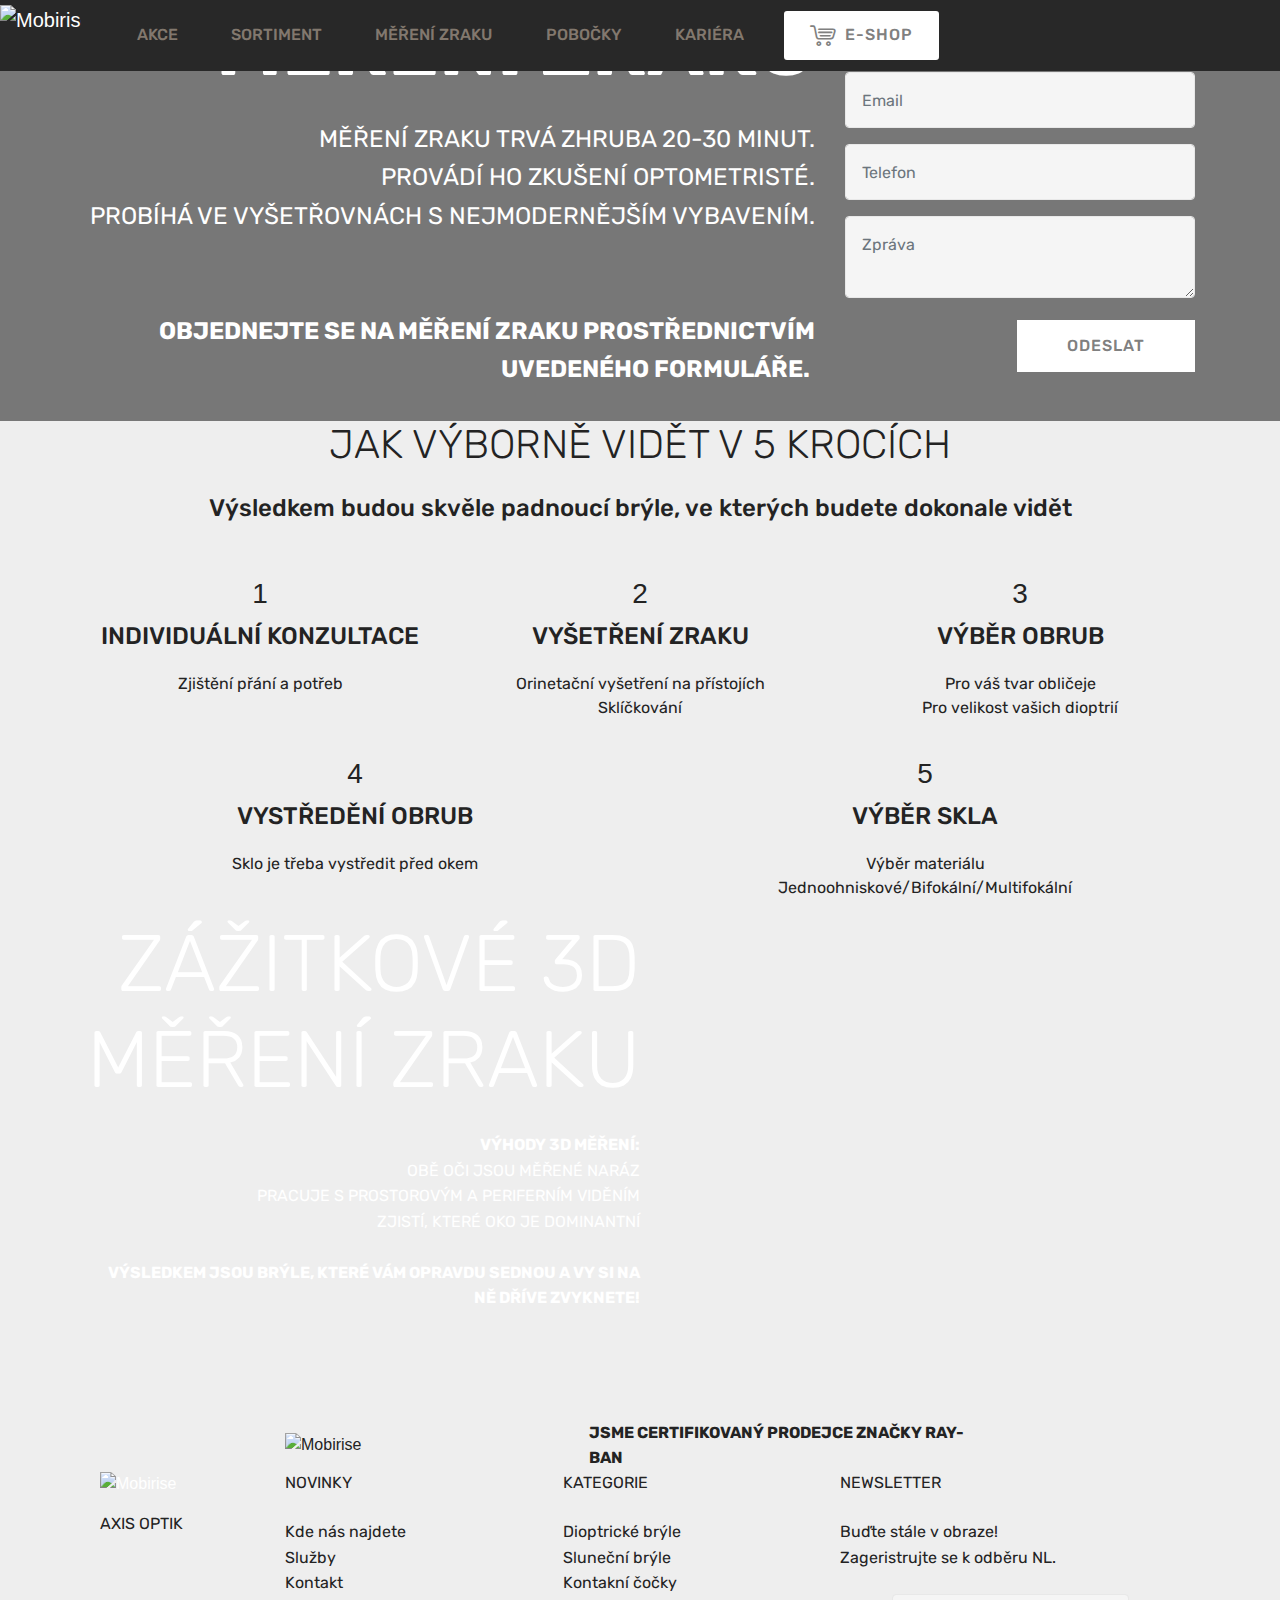
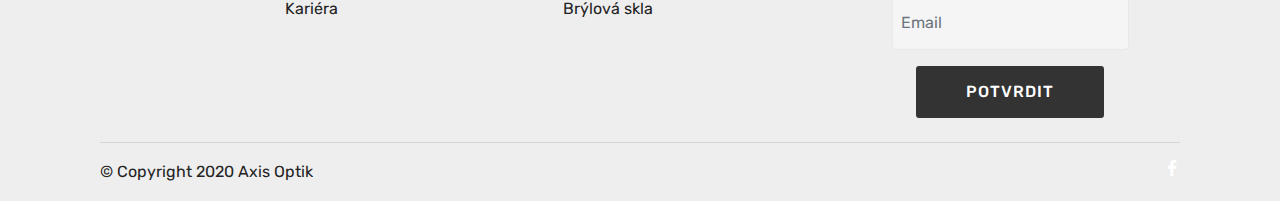
==== commit 79d09860: "Add files via upload" ====
--- a/page1.html
+++ b/page1.html
@@ -6,17 +6,18 @@
   <meta http-equiv="X-UA-Compatible" content="IE=edge">
   <meta name="generator" content="Mobirise v4.10.7, mobirise.com">
   <meta name="viewport" content="width=device-width, initial-scale=1, minimum-scale=1">
-  <link rel="shortcut icon" href="assets/images/oko-128x85.png" type="image/x-icon">
-  <meta name="description" content="">
-  
-  <title>Page 1</title>
+  <link rel="shortcut icon" href="assets/images/logo-nov-706x122.jpeg" type="image/x-icon">
+  <meta name="description" content="Web Builder Description">
+  
+  <title>Měření</title>
+  <link rel="stylesheet" href="assets/web/assets/mobirise-icons-bold/mobirise-icons-bold.css">
   <link rel="stylesheet" href="assets/web/assets/mobirise-icons/mobirise-icons.css">
   <link rel="stylesheet" href="assets/tether/tether.min.css">
   <link rel="stylesheet" href="assets/bootstrap/css/bootstrap.min.css">
   <link rel="stylesheet" href="assets/bootstrap/css/bootstrap-grid.min.css">
   <link rel="stylesheet" href="assets/bootstrap/css/bootstrap-reboot.min.css">
+  <link rel="stylesheet" href="assets/dropdown/css/style.css">
   <link rel="stylesheet" href="assets/socicon/css/styles.css">
-  <link rel="stylesheet" href="assets/dropdown/css/style.css">
   <link rel="stylesheet" href="assets/theme/css/style.css">
   <link rel="stylesheet" href="assets/mobirise/css/mbr-additional.css" type="text/css">
   
@@ -24,7 +25,7 @@
   
 </head>
 <body>
-  <section class="menu cid-rCTzdNgsaH" once="menu" id="menu2-h">
+  <section class="menu cid-rLT3AOSrcv" once="menu" id="menu2-q">
 
     
 
@@ -40,8 +41,8 @@
         <div class="menu-logo">
             <div class="navbar-brand">
                 <span class="navbar-logo">
-                    <a href="test.misteroptic.html#header1-c">
-                        <img src="assets/images/mo-5-638x122.jpg" alt="Mobirise" title="" style="height: 3.8rem;">
+                    <a href="index.html">
+                        <img src="assets/images/logo-nov-706x122.jpeg" alt="Mobirise" title="" style="height: 3.8rem;">
                     </a>
                 </span>
                 
@@ -49,264 +50,246 @@
         </div>
         <div class="collapse navbar-collapse" id="navbarSupportedContent">
             <ul class="navbar-nav nav-dropdown" data-app-modern-menu="true"><li class="nav-item">
-                    <a class="nav-link link text-black display-4" href="index.html#content4-d">
-                        Kamenné optiky</a>
-                </li>
+                    <a class="nav-link link text-info display-4" href="page2.html">
+                        AKCE</a>
+                </li><li class="nav-item"><a class="nav-link link text-info display-4" href="index.html#features2-6">SORTIMENT</a></li><li class="nav-item"><a class="nav-link link text-info display-4" href="page1.html">MĚŘENÍ ZRAKU</a></li>
                 <li class="nav-item">
-                    <a class="nav-link link text-black display-4" href="index.html#footer1-g">O nás &nbsp; &nbsp; &nbsp; &nbsp; &nbsp; &nbsp; &nbsp; &nbsp; &nbsp; &nbsp;&nbsp;</a>
-                </li></ul>
-            <div class="navbar-buttons mbr-section-btn"><a class="btn btn-sm btn-primary display-4" href="tel:+1-234-567-8901">
-                    <span class="btn-icon mbri-mobile mbr-iconfont mbr-iconfont-btn">
-                    </span>
-                    +420 702 025 859</a></div>
+                    <a class="nav-link link text-info display-4" href="page6.html">POBOČKY</a>
+                </li><li class="nav-item"><a class="nav-link link text-info display-4" href="page5.html">KARIÉRA</a></li></ul>
+            <div class="navbar-buttons mbr-section-btn"><a class="btn btn-sm btn-primary display-4" href="http://eshop.axis-optik.cz/kategorie-akcni-balicky.aspx?idCategory=8" target="_blank"><span class="mbrib-shopping-cart mbr-iconfont mbr-iconfont-btn"></span>E-SHOP</a></div>
         </div>
     </nav>
 </section>
 
-<section class="engine"><a href="https://mobirise.info/t">free amp template</a></section><section class="header1 cid-rCTzdOvqrb mbr-parallax-background" id="header1-i">
-
-    
-
-    <div class="mbr-overlay" style="opacity: 0.4; background-color: rgb(0, 0, 0);">
-    </div>
-
+<section class="engine"><a href="https://mobirise.info/h">create a web page</a></section><section class="header15 cid-rM5iWzOqq3 mbr-parallax-background" id="header15-w">
+
+    
+
+    <div class="mbr-overlay" style="opacity: 0.5; background-color: rgb(0, 0, 0);"></div>
+
+    <div class="container align-right">
+        <div class="row">
+            <div class="mbr-white col-lg-8 col-md-7 content-container">
+                <h1 class="mbr-section-title mbr-bold pb-3 mbr-fonts-style display-1">MĚŘENÍ ZRAKU</h1>
+                <p class="mbr-text pb-3 mbr-fonts-style display-5">
+                    MĚŘENÍ ZRAKU TRVÁ ZHRUBA 20-30 MINUT.<br>PROVÁDÍ HO ZKUŠENÍ OPTOMETRISTÉ.<br>PROBÍHÁ VE VYŠETŘOVNÁCH S NEJMODERNĚJŠÍM VYBAVENÍM.<br><br><br><strong>OBJEDNEJTE SE NA MĚŘENÍ ZRAKU PROSTŘEDNICTVÍM UVEDENÉHO FORMULÁŘE.&nbsp;</strong></p>
+            </div>
+            <div class="col-lg-4 col-md-5">
+                <div class="form-container">
+                    <div class="media-container-column" data-form-type="formoid">
+                        <!---Formbuilder Form--->
+                        <form action="https://mobirise.com/" method="POST" class="mbr-form form-with-styler" data-form-title="Mobirise Form"><input type="hidden" name="email" data-form-email="true" value="ny3f56msgJ99yYYX9iKn1aKgVKchAEvbklQTEZ8D1LwQE9HI6KqJYCa2AsjX5FXW6ognNqpwBH3sVvkN7zg1YPxt7oPdV/72mSqvaGuZeIO2+mVUuSd/3YbdPXOLHO4H">
+                            <div class="row">
+                                <div hidden="hidden" data-form-alert="" class="alert alert-success col-12">Děkujeme za Vaši zprávu. Odpovíme na ní v nějbližším možném termínu.</div>
+                                <div hidden="hidden" data-form-alert-danger="" class="alert alert-danger col-12">
+                                </div>
+                            </div>
+                            <div class="dragArea row">
+                                <div class="col-md-12 form-group " data-for="name">
+                                    <input type="text" name="name" placeholder="Jméno a příjmení" data-form-field="Name" required="required" class="form-control px-3 display-7" id="name-header15-w">
+                                </div>
+                                <div class="col-md-12 form-group " data-for="email">
+                                    <input type="email" name="email" placeholder="Email" data-form-field="Email" required="required" class="form-control px-3 display-7" id="email-header15-w">
+                                </div>
+                                <div data-for="phone" class="col-md-12 form-group ">
+                                    <input type="tel" name="phone" placeholder="Telefon" data-form-field="Phone" class="form-control px-3 display-7" id="phone-header15-w">
+                                </div>
+                                <div data-for="message" class="col-md-12 form-group ">
+                                    <textarea name="message" placeholder="Zpráva" data-form-field="Message" class="form-control px-3 display-7" id="message-header15-w"></textarea>
+                                </div>
+                                <div class="col-md-12 input-group-btn"><button type="submit" class="btn btn-form btn-primary display-4">ODESLAT</button></div>
+                            </div>
+                        </form><!---Formbuilder Form--->
+                    </div>
+                </div>
+            </div>
+        </div>
+    </div>
+    
+</section>
+
+<section class="step2 cid-rM5bG4hOAL" id="step2-u">
+
+    
+
+    
+    
     <div class="container">
-        <div class="row justify-content-md-center">
-            <div class="mbr-white col-md-10">
-                <h1 class="mbr-section-title align-center mbr-bold pb-3 mbr-fonts-style display-1">Omlouváme se, náš e-shop byl ukončen!</h1>
-                
-                <p class="mbr-text align-center pb-3 mbr-fonts-style display-5"><strong>S případnými reklamacemi a ostatními požadavky se obraťte prosím na pobočku <a href="page1.html#features11-k">Praha, Palackého</a>&nbsp;či e-mail info@misteroptic.cz.</strong></p>
-                
-            </div>
-        </div>
-    </div>
-
-</section>
-
-<section class="mbr-section content4 cid-rCTzdQ5hgL" id="content4-j">
+        <h2 class="mbr-section-title pb-3 mbr-fonts-style align-center display-2">JAK VÝBORNĚ VIDĚT V 5 KROCÍCH</h2>
+        <h3 class="mbr-section-subtitle pb-5 mbr-fonts-style align-center display-5">Výsledkem budou skvěle padnoucí brýle, ve kterých budete dokonale vidět</h3>
+        <div class="step-container row justify-content-center">
+            <div class="card col-12 pb-4 col-md-4 separline">
+                <div class="step-element">
+                    <div class="step-wrapper pb-3">
+                        <h3 class="step d-flex align-items-center justify-content-center m-auto">
+                            1
+                        </h3>
+                    </div>          
+                    <div class="step-text-content align-center">
+                        <h4 class="mbr-step-title pb-3 mbr-fonts-style display-5">INDIVIDUÁLNÍ KONZULTACE</h4>
+                        <p class="mbr-step-text mbr-fonts-style display-7">Zjištění přání a potřeb</p>
+                    </div>
+                </div>
+            </div>
+
+            <div class="card col-12 separline pb-4 col-md-4">
+                <div class="step-element">
+                    <div class="step-wrapper pb-3">
+                        <h3 class="step d-flex align-items-center justify-content-center m-auto">
+                            2
+                        </h3>
+                    </div>          
+                    <div class="step-text-content align-center">
+                        <h4 class="mbr-step-title pb-3 mbr-fonts-style display-5">VYŠETŘENÍ ZRAKU</h4>
+                        <p class="mbr-step-text mbr-fonts-style display-7">Orinetační vyšetření na přístojích<br>Sklíčkování<br></p>
+                    </div>
+                </div>
+            </div>
+
+            <div class="card col-md-4 col-12 separline pb-4">
+                <div class="step-element">
+                    <div class="step-wrapper pb-3">
+                        <h3 class="step d-flex align-items-center justify-content-center m-auto">
+                            3
+                        </h3>
+                    </div>          
+                    <div class="step-text-content align-center">
+                        <h4 class="mbr-step-title pb-3 mbr-fonts-style display-5">VÝBĚR OBRUB</h4>
+                        <p class="mbr-step-text mbr-fonts-style display-7">Pro váš tvar obličeje<br>Pro velikost vašich dioptrií</p>
+                    </div>
+                </div>
+            </div>
+
+            <div class="card col-12 separline col-md-6">
+                <div class="step-element">
+                    <div class="step-wrapper pb-3">
+                        <h3 class="step d-flex align-items-center justify-content-center m-auto">
+                            4
+                        </h3>
+                    </div>          
+                    <div class="step-text-content align-center">
+                        <h4 class="mbr-step-title pb-3 mbr-fonts-style display-5">VYSTŘEDĚNÍ OBRUB</h4>
+                        <p class="mbr-step-text mbr-fonts-style display-7">Sklo je třeba vystředit před okem<br></p>
+                    </div>
+                </div>
+            </div>
+            
+            <div class="card col-12 separline last-child col-md-6">
+                <div class="step-element">
+                    <div class="step-wrapper pb-3">
+                        <h3 class="step d-flex align-items-center justify-content-center m-auto">
+                            5
+                        </h3>
+                    </div>          
+                    <div class="step-text-content align-center">
+                        <h4 class="mbr-step-title pb-3 mbr-fonts-style display-5">
+                            VÝBĚR SKLA</h4>
+                        <p class="mbr-step-text mbr-fonts-style display-7">Výběr materiálu<br>Jednoohniskové/Bifokální/Multifokální</p>
+                    </div>
+                </div>
+            </div>
+            
+            
+            
+            
+            
+            
+            
+            
+        </div>
+    </div>
+</section>
+
+<section class="header7 cid-rM8ESLWsvI" id="header7-x">
+
+    
 
     
 
     <div class="container">
         <div class="media-container-row">
-            <div class="title col-12 col-md-8">
-                <h2 class="align-center pb-3 mbr-fonts-style display-2"><strong>KAMENNÉ POBOČKY</strong></h2>
+
+            <div class="media-content align-right">
+                <h1 class="mbr-section-title mbr-white pb-3 mbr-fonts-style display-1">&nbsp;ZÁŽITKOVÉ 3D MĚŘENÍ ZRAKU</h1>
+                <div class="mbr-section-text mbr-white pb-3">
+                    <p class="mbr-text mbr-fonts-style display-7"><strong>&nbsp;VÝHODY 3D MĚŘENÍ:</strong><br>OBĚ OČI JSOU MĚŘENÉ NARÁZ<br>PRACUJE S PROSTOROVÝM A PERIFERNÍM VIDĚNÍM<br>ZJISTÍ, KTERÉ OKO JE DOMINANTNÍ<br><br><strong>VÝSLEDKEM JSOU BRÝLE, KTERÉ VÁM OPRAVDU SEDNOU A VY SI NA NĚ DŘÍVE ZVYKNETE!</strong><br><br><br><br></p>
+                </div>
                 
-                
-            </div>
-        </div>
-    </div>
-</section>
-
-<section class="features11 cid-rCTzdR0c3Q" id="features11-k">
-
-    
-
-    
-
-    <div class="container">   
-        <div class="col-md-12">
-            <div class="media-container-row">
-                <div class="mbr-figure m-auto" style="width: 50%;">
-                    <img src="assets/images/-m9a3997-952x634.jpg" alt="Mobirise" title="">
-                </div>
-                <div class=" align-left aside-content">
-                    <h2 class="mbr-title pt-2 mbr-fonts-style display-5"><strong>Pobočka Palackého</strong></h2>
-                    <div class="mbr-section-text">
-                        
-                    </div>
-
-                    <div class="block-content">
-                        <div class="card p-3 pr-3">
-                            <div class="media">
-                                <div class=" align-self-center card-img pb-3">
-                                    <span class="mbr-iconfont mbri-home" style="color: rgb(85, 180, 212); fill: rgb(85, 180, 212);"></span>
-                                </div>     
-                                <div class="media-body">
-                                    <h4 class="card-title mbr-fonts-style display-7"><a href="https://www.google.cz/maps/place/Mister+Optic+s.r.o./@50.0811011,14.4228245,19z/data=!4m5!3m4!1s0x470b94ed8228baff:0xc5f8b4449672d4e6!8m2!3d50.0810977!4d14.4233717" target="_blank" class="text-black"><strong>Palackého 719, 110 00 Praha 1
-</strong></a><div>
-</div><div>(vedle Polikliniky a lékárny, skvělá dostupnost na všech trasách metra)</div><br><div><strong>Otevírací doba:</strong></div><br><div>pondělí - pátek: 10:00 - 13:15 / 13:45 - 18:30</div></h4>
-                                </div>
-                            </div>                
-
-                            <div class="card-box">
-                                
+            </div>
+
+            <div class="mbr-figure" style="width: 100%;"><iframe class="mbr-embedded-video" src="https://www.youtube.com/embed/jAcBGtkFSts?rel=0&amp;amp;showinfo=0&amp;autoplay=0&amp;loop=0" width="1280" height="720" frameborder="0" allowfullscreen></iframe></div>
+
+        </div>
+    </div>
+</section>
+
+<section class="mbr-section content6 cid-rM8HPVt25w" id="content6-y">
+    
+     
+    
+    <div class="container">
+        <div class="media-container-row">
+            <div class="col-12 col-md-8">
+                <div class="media-container-row">
+                    <div class="mbr-figure" style="width: 75%;">
+                      <img src="assets/images/certifiedreseller-horizontal-436x158.jpeg" alt="Mobirise" title="">  
+                    </div>
+                    <div class="media-content">
+                        <div class="mbr-section-text">
+                            <p class="mbr-text mb-0 mbr-fonts-style display-7"><strong>JSME CERTIFIKOVANÝ PRODEJCE ZNAČKY RAY-BAN</strong></p>
+                        </div>
+                    </div>
+                </div>
+            </div>
+        </div>
+    </div>
+</section>
+
+<section class="footer3 cid-rM8HQVUxIa" id="footer3-z">
+
+    
+
+    
+
+    <div class="container">
+        <div class="media-container-row content">
+            <div class="col-md-2 col-sm-4">
+                <div class="mb-3 img-logo">
+                    <a href="https://mobirise.co/">
+                         <img src="assets/images/img-20181011-75708-192x144.jpeg" alt="Mobirise" title="">
+                    </a>
+                </div>
+                <p class="mbr-fonts-style foot-logo display-7">AXIS OPTIK&nbsp;</p>
+            </div>
+            <div class="col-md-3 col-sm-4">
+                <p class="mb-4 mbr-fonts-style foot-title display-7">NOVINKY</p>
+                <p class="mbr-text mbr-links-column mbr-fonts-style display-7">Kde nás najdete<br>Služby<br>Kontakt<br>Kariéra<br><br></p>
+            </div>
+            <div class="col-md-3 col-sm-4">
+                <p class="mb-4 mbr-fonts-style foot-title display-7">
+                    KATEGORIE</p>
+                <p class="mbr-text mbr-fonts-style mbr-links-column display-7">Dioptrické brýle<br>Sluneční brýle<br>Kontakní čočky<br>Brýlová skla</p>
+            </div>
+            <div class="col-md-4 col-sm-12">
+                <p class="mb-4 mbr-fonts-style foot-title display-7">NEWSLETTER</p>
+                <p class="mbr-text form-text mbr-fonts-style display-7">Buďte stále v obraze!<br>Zageristrujte se k odběru NL.</p>
+                <div class="media-container-column" data-form-type="formoid">
+                    <!---Formbuilder Form--->
+                    <form action="https://mobirise.com/" method="POST" class="mbr-form form-with-styler" data-form-title="Mobirise Form"><input type="hidden" name="email" data-form-email="true" value="iGAs6BD6c3nZNF2P9n1pGIk8FV86fISAAlxmTJiJvIyo54Ecj/SGYRYcMelhsuiUH7eS5LDqG5vGOXjfb/xsnYYN9XqXfLxOoNF1QZ0jxtVV4C36F0dGIDGbx4Guo39s">
+                        <div class="row form-inline justify-content-center">
+                            <div hidden="hidden" data-form-alert="" class="alert alert-success col-12">Thanks for filling out the form!</div>
+                            <div hidden="hidden" data-form-alert-danger="" class="alert alert-danger col-12">
                             </div>
                         </div>
-
-                        <div class="card p-3 pr-3">
-                            <div class="media">
-                                <div class="align-self-center card-img pb-3">
-                                    <span class="mbr-iconfont mbri-mobile" style="color: rgb(85, 180, 212); fill: rgb(85, 180, 212);"></span>
-                                </div>     
-                                <div class="media-body">
-                                    <h4 class="card-title mbr-fonts-style display-7"><strong>Telefon: </strong>+420 734 573 842
-<div>
-</div><div><strong>E-mail:</strong> praha@misteroptic.cz</div></h4>
-                                </div>
-                            </div>                
-
-                            <div class="card-box">
-                                
+                        <div class="dragArea row form-inline justify-content-center">
+                            <div class="col-auto form-group " data-for="email">
+                                <input type="email" name="email" placeholder="Email" data-form-field="Email" required="required" class="form-control input-sm input-inverse my-2 display-7" id="email-footer3-z">
                             </div>
+                            <div class="col-auto input-group-btn  m-2"><button type="submit" class="btn m-0 btn-black display-4">POTVRDIT</button></div>
                         </div>
-                    </div>
-                </div>
-            </div>
-        </div> 
-    </div>          
-</section>
-
-<section class="features11 cid-rCTzdSJUxV" id="features11-l">
-
-    
-
-    
-
-    <div class="container">   
-        <div class="col-md-12">
-            <div class="media-container-row">
-                <div class="mbr-figure m-auto" style="width: 50%;">
-                    <img src="assets/images/img-20180404-90557-952x714.jpg" alt="Mobirise" title="">
-                </div>
-                <div class=" align-left aside-content">
-                    
-                    <div class="mbr-section-text">
-                        <p class="mbr-text mb-5 pt-3 mbr-light mbr-fonts-style display-5"><strong>
-                        Pobočka Eden</strong></p>
-                    </div>
-
-                    <div class="block-content">
-                        <div class="card p-3 pr-3">
-                            <div class="media">
-                                <div class=" align-self-center card-img pb-3">
-                                    <span class="mbr-iconfont mbri-home" style="color: rgb(85, 180, 212); fill: rgb(85, 180, 212);"></span>
-                                </div>     
-                                <div class="media-body">
-                                    <h4 class="card-title mbr-fonts-style display-7"><a href="https://www.google.cz/maps/place/Mister+Optic+s.r.o./@50.0683041,14.46652,17z/data=!3m1!4b1!4m5!3m4!1s0x470b93287bb45d6b:0xe367c4a5175bccca!8m2!3d50.0683007!4d14.4687087" target="_blank" class="text-black"><strong>Vršovická 1527/68b, 100 00 Praha 10
-</strong></a><div>
-</div><div>Najdete nás uvnitř obchodu Tesco, hned vedle oddělení kosmetiky</div><br><div><strong>Otevírací doba:</strong></div><br><div>pondělí –  sobota: 10.00 –  18.00</div></h4>
-                                </div>
-                            </div>                
-
-                            <div class="card-box">
-                                
-                            </div>
-                        </div>
-
-                        <div class="card p-3 pr-3">
-                            <div class="media">
-                                <div class="align-self-center card-img pb-3">
-                                    <span class="mbr-iconfont mbri-mobile" style="color: rgb(85, 180, 212); fill: rgb(85, 180, 212);"></span>
-                                </div>     
-                                <div class="media-body">
-                                    <h4 class="card-title mbr-fonts-style display-7"><strong>Telefon:</strong> +420 725 879 900
-<div>
-</div><div><strong>E-mail:</strong> eden@misteroptic.cz</div></h4>
-                                </div>
-                            </div>                
-
-                            <div class="card-box">
-                                
-                            </div>
-                        </div>
-                    </div>
-                </div>
-            </div>
-        </div> 
-    </div>          
-</section>
-
-<section class="features11 cid-rCTzdUwOdt" id="features11-m">
-
-    
-
-    
-
-    <div class="container">   
-        <div class="col-md-12">
-            <div class="media-container-row">
-                <div class="mbr-figure m-auto" style="width: 50%;">
-                    <img src="assets/images/kamennoptikaprahanrodn-www-800x524.jpg" alt="Mobirise" title="">
-                </div>
-                <div class=" align-left aside-content">
-                    
-                    <div class="mbr-section-text">
-                        <p class="mbr-text mb-5 pt-3 mbr-light mbr-fonts-style display-5"><strong>
-                        Pobočka Národní</strong></p>
-                    </div>
-
-                    <div class="block-content">
-                        <div class="card p-3 pr-3">
-                            <div class="media">
-                                <div class=" align-self-center card-img pb-3">
-                                    <span class="mbr-iconfont mbri-home" style="color: rgb(85, 180, 212); fill: rgb(85, 180, 212);"></span>
-                                </div>     
-                                <div class="media-body">
-                                    <h4 class="card-title mbr-fonts-style display-4"><br><strong><a href="https://www.google.cz/maps/place/Mister+Optic+s.r.o./@50.0823124,14.4172942,17z/data=!3m1!4b1!4m5!3m4!1s0x470b95b94935d285:0x80ddc573e64f35c4!8m2!3d50.082309!4d14.4194829" class="text-black" target="_blank"><b>Národní 63/26, 113 89 Praha 1</b></a> </strong>
-<div>
-</div><div>Najdete nás v Obchodním domě Máj na Národní třídě na trase metra B (Národní) a nedaleko stanic trasy A (Můstek) a C (Muzeum).</div><br><div><strong>Otevírací doba:</strong></div><br><div>pondělí –  neděle: 10.00 –  18.00</div></h4>
-                                </div>
-                            </div>                
-
-                            <div class="card-box">
-                                
-                            </div>
-                        </div>
-
-                        <div class="card p-3 pr-3">
-                            <div class="media">
-                                <div class="align-self-center card-img pb-3">
-                                    <span class="mbr-iconfont mbri-mobile" style="color: rgb(85, 180, 212); fill: rgb(85, 180, 212);"></span>
-                                </div>     
-                                <div class="media-body">
-                                    <h4 class="card-title mbr-fonts-style display-7"><strong>Telefon:</strong> 703141729
-<div>
-</div><div><strong>E-mail:</strong> narodni@misteroptic.cz</div></h4>
-                                </div>
-                            </div>                
-
-                            <div class="card-box">
-                                
-                            </div>
-                        </div>
-                    </div>
-                </div>
-            </div>
-        </div> 
-    </div>          
-</section>
-
-<section class="cid-rCTzdW2SJu" id="footer1-n">
-
-    
-
-    
-
-    <div class="container">
-        <div class="media-container-row content text-white">
-            <div class="col-12 col-md-3">
-                <div class="media-wrap">
-                    <a href="https://mobirise.co/">
-                        <img src="assets/images/logo2.png" alt="Mobirise">
-                    </a>
-                </div>
-            </div>
-            <div class="col-12 col-md-3 mbr-fonts-style display-7">
-                <h5 class="pb-3">
-                    Adresa</h5>
-                <p class="mbr-text">Mister Optic s.r.o.
-<br>Palackého 719/7
-<br>110 00 Praha 1</p>
-            </div>
-            <div class="col-12 col-md-3 mbr-fonts-style display-7">
-                <h5 class="pb-3">Kontakt</h5>
-                <p class="mbr-text">
-                    E-Mail: info@misteroptic.cz &nbsp; &nbsp; &nbsp; &nbsp; &nbsp; Tel: +420 702 025 859<br>Provozovatel: Axis Optik s.r.o.<br>Kostelní 168, 344 01 Domažlice<br><br></p>
-            </div>
-            <div class="col-12 col-md-3 mbr-fonts-style display-7">
-                <h5 class="pb-3">Vše o nákupu</h5>
-                <p class="mbr-text"><a href="assets/files/Vrácení a reklamace.docx" target="_blank">Vrácení a reklamace</a><br><a href="assets/files/Obchodn%C3%AD%20podm%C3%ADnky_1.9.2019.docx" target="_blank">Obchodní podmínky</a><br><a class="text-primary" href="assets/files/Ochrana%20osobn%C3%ADch%20%C3%BAdaj%C5%AF.docx" target="_blank">Ochrana osobních údajů</a></p>
+                    </form><!---Formbuilder Form--->
+                </div>
+
             </div>
         </div>
         <div class="footer-lower">
@@ -315,14 +298,24 @@
                     <hr>
                 </div>
             </div>
-            <div class="media-container-row mbr-white">
+            <div class="media-container-row">
                 <div class="col-sm-6 copyright">
                     <p class="mbr-text mbr-fonts-style display-7">
-                        © Copyright 2019 Mobirise - All Rights Reserved
-                    </p>
+                        © Copyright 2020 Axis Optik</p>
                 </div>
                 <div class="col-md-6">
-                    
+                    <div class="social-list align-right">
+                        <div class="soc-item">
+                            <a href="https://www.facebook.com/Axis-Optik-805335276197401/" target="_blank">
+                                <span class="mbr-iconfont mbr-iconfont-social socicon-facebook socicon"></span>
+                            </a>
+                        </div>
+                        
+                        
+                        
+                        
+                        
+                    </div>
                 </div>
             </div>
         </div>
@@ -334,12 +327,13 @@
   <script src="assets/popper/popper.min.js"></script>
   <script src="assets/tether/tether.min.js"></script>
   <script src="assets/bootstrap/js/bootstrap.min.js"></script>
+  <script src="assets/parallax/jarallax.min.js"></script>
   <script src="assets/dropdown/js/nav-dropdown.js"></script>
   <script src="assets/dropdown/js/navbar-dropdown.js"></script>
   <script src="assets/touchswipe/jquery.touch-swipe.min.js"></script>
-  <script src="assets/parallax/jarallax.min.js"></script>
   <script src="assets/smoothscroll/smooth-scroll.js"></script>
   <script src="assets/theme/js/script.js"></script>
+  <script src="assets/formoid/formoid.min.js"></script>
   
   
 </body>
--- a/assets/web/assets/mobirise-icons-bold/mobirise-icons-bold.css
+++ b/assets/web/assets/mobirise-icons-bold/mobirise-icons-bold.css
@@ -0,0 +1,476 @@
+@font-face {
+  font-family: 'mobirise-icons-bold';
+  src:  url('mobirise-icons-bold.eot?m1l4yr');
+  src:  url('mobirise-icons-bold.eot?m1l4yr#iefix') format('embedded-opentype'),
+    url('mobirise-icons-bold.ttf?m1l4yr') format('truetype'),
+    url('mobirise-icons-bold.woff?m1l4yr') format('woff'),
+    url('mobirise-icons-bold.svg?m1l4yr#mobirise-icons-bold') format('svg');
+  font-weight: normal;
+  font-style: normal;
+}
+
+[class^="mbrib-"], [class*="mbrib-"] {
+  /* use !important to prevent issues with browser extensions that change fonts */
+  font-family: 'mobirise-icons-bold' !important;
+  speak: none;
+  font-style: normal;
+  font-weight: normal;
+  font-variant: normal;
+  text-transform: none;
+  line-height: 1;
+
+  /* Better Font Rendering =========== */
+  -webkit-font-smoothing: antialiased;
+  -moz-osx-font-smoothing: grayscale;
+}
+
+.mbrib-add-submenu:before {
+  content: "\e900";
+}
+.mbrib-alert:before {
+  content: "\e901";
+}
+.mbrib-align-center:before {
+  content: "\e902";
+}
+.mbrib-align-justify:before {
+  content: "\e903";
+}
+.mbrib-align-left:before {
+  content: "\e904";
+}
+.mbrib-align-right:before {
+  content: "\e905";
+}
+.mbrib-android:before {
+  content: "\e906";
+}
+.mbrib-apple:before {
+  content: "\e907";
+}
+.mbrib-arrow-down:before {
+  content: "\e908";
+}
+.mbrib-arrow-next:before {
+  content: "\e909";
+}
+.mbrib-arrow-prev:before {
+  content: "\e90a";
+}
+.mbrib-arrow-up:before {
+  content: "\e90b";
+}
+.mbrib-bold:before {
+  content: "\e90c";
+}
+.mbrib-bookmark:before {
+  content: "\e90d";
+}
+.mbrib-bootstrap:before {
+  content: "\e90e";
+}
+.mbrib-briefcase:before {
+  content: "\e90f";
+}
+.mbrib-browse:before {
+  content: "\e910";
+}
+.mbrib-bulleted-list:before {
+  content: "\e911";
+}
+.mbrib-calendar:before {
+  content: "\e912";
+}
+.mbrib-camera:before {
+  content: "\e913";
+}
+.mbrib-cart-add:before {
+  content: "\e914";
+}
+.mbrib-cart-full:before {
+  content: "\e915";
+}
+.mbrib-cash:before {
+  content: "\e916";
+}
+.mbrib-change-style:before {
+  content: "\e917";
+}
+.mbrib-chat:before {
+  content: "\e918";
+}
+.mbrib-clock:before {
+  content: "\e919";
+}
+.mbrib-close:before {
+  content: "\e91a";
+}
+.mbrib-cloud:before {
+  content: "\e91b";
+}
+.mbrib-code:before {
+  content: "\e91c";
+}
+.mbrib-contact-form:before {
+  content: "\e91d";
+}
+.mbrib-credit-card:before {
+  content: "\e91e";
+}
+.mbrib-cursor-click:before {
+  content: "\e91f";
+}
+.mbrib-cust-feedback:before {
+  content: "\e920";
+}
+.mbrib-database:before {
+  content: "\e921";
+}
+.mbrib-delivery:before {
+  content: "\e922";
+}
+.mbrib-desktop:before {
+  content: "\e923";
+}
+.mbrib-devices:before {
+  content: "\e924";
+}
+.mbrib-down:before {
+  content: "\e925";
+}
+.mbrib-download:before {
+  content: "\e926";
+}
+.mbrib-drag-n-drop:before {
+  content: "\e927";
+}
+.mbrib-drag-n-drop2:before {
+  content: "\e928";
+}
+.mbrib-edit:before {
+  content: "\e929";
+}
+.mbrib-edit2:before {
+  content: "\e92a";
+}
+.mbrib-error:before {
+  content: "\e92b";
+}
+.mbrib-extension:before {
+  content: "\e92c";
+}
+.mbrib-features:before {
+  content: "\e92d";
+}
+.mbrib-file:before {
+  content: "\e92e";
+}
+.mbrib-flag:before {
+  content: "\e92f";
+}
+.mbrib-folder:before {
+  content: "\e930";
+}
+.mbrib-gift:before {
+  content: "\e931";
+}
+.mbrib-github:before {
+  content: "\e932";
+}
+.mbrib-globe-2:before {
+  content: "\e933";
+}
+.mbrib-globe:before {
+  content: "\e934";
+}
+.mbrib-growing-chart:before {
+  content: "\e935";
+}
+.mbrib-hearth:before {
+  content: "\e936";
+}
+.mbrib-help:before {
+  content: "\e937";
+}
+.mbrib-home:before {
+  content: "\e938";
+}
+.mbrib-hot-cup:before {
+  content: "\e939";
+}
+.mbrib-idea:before {
+  content: "\e93a";
+}
+.mbrib-image-gallery:before {
+  content: "\e93b";
+}
+.mbrib-image-slider:before {
+  content: "\e93c";
+}
+.mbrib-info:before {
+  content: "\e93d";
+}
+.mbrib-italic:before {
+  content: "\e93e";
+}
+.mbrib-key:before {
+  content: "\e93f";
+}
+.mbrib-laptop:before {
+  content: "\e940";
+}
+.mbrib-layers:before {
+  content: "\e941";
+}
+.mbrib-left-right:before {
+  content: "\e942";
+}
+.mbrib-left:before {
+  content: "\e943";
+}
+.mbrib-letter:before {
+  content: "\e944";
+}
+.mbrib-like:before {
+  content: "\e945";
+}
+.mbrib-link:before {
+  content: "\e946";
+}
+.mbrib-lock:before {
+  content: "\e947";
+}
+.mbrib-login:before {
+  content: "\e948";
+}
+.mbrib-logout:before {
+  content: "\e949";
+}
+.mbrib-magic-stick:before {
+  content: "\e94a";
+}
+.mbrib-map-pin:before {
+  content: "\e94b";
+}
+.mbrib-menu:before {
+  content: "\e94c";
+}
+.mbrib-mobile:before {
+  content: "\e94d";
+}
+.mbrib-mobile2:before {
+  content: "\e94e";
+}
+.mbrib-mobirise:before {
+  content: "\e94f";
+}
+.mbrib-more-horizontal:before {
+  content: "\e950";
+}
+.mbrib-more-vertical:before {
+  content: "\e951";
+}
+.mbrib-music:before {
+  content: "\e952";
+}
+.mbrib-new-file:before {
+  content: "\e953";
+}
+.mbrib-numbered-list:before {
+  content: "\e954";
+}
+.mbrib-opened-folder:before {
+  content: "\e955";
+}
+.mbrib-pages:before {
+  content: "\e956";
+}
+.mbrib-paper-plane:before {
+  content: "\e957";
+}
+.mbrib-paperclip:before {
+  content: "\e958";
+}
+.mbrib-photo:before {
+  content: "\e959";
+}
+.mbrib-photos:before {
+  content: "\e95a";
+}
+.mbrib-pin:before {
+  content: "\e95b";
+}
+.mbrib-play:before {
+  content: "\e95c";
+}
+.mbrib-plus:before {
+  content: "\e95d";
+}
+.mbrib-preview:before {
+  content: "\e95e";
+}
+.mbrib-print:before {
+  content: "\e95f";
+}
+.mbrib-protect:before {
+  content: "\e960";
+}
+.mbrib-question:before {
+  content: "\e961";
+}
+.mbrib-quote-left:before {
+  content: "\e962";
+}
+.mbrib-quote-right:before {
+  content: "\e963";
+}
+.mbrib-redo:before {
+  content: "\e964";
+}
+.mbrib-refresh:before {
+  content: "\e965";
+}
+.mbrib-responsive:before {
+  content: "\e966";
+}
+.mbrib-right:before {
+  content: "\e967";
+}
+.mbrib-rocket:before {
+  content: "\e968";
+}
+.mbrib-sad-face:before {
+  content: "\e969";
+}
+.mbrib-sale:before {
+  content: "\e96a";
+}
+.mbrib-save:before {
+  content: "\e96b";
+}
+.mbrib-search:before {
+  content: "\e96c";
+}
+.mbrib-setting:before {
+  content: "\e96d";
+}
+.mbrib-setting2:before {
+  content: "\e96e";
+}
+.mbrib-setting3:before {
+  content: "\e96f";
+}
+.mbrib-share:before {
+  content: "\e970";
+}
+.mbrib-shopping-bag:before {
+  content: "\e971";
+}
+.mbrib-shopping-basket:before {
+  content: "\e972";
+}
+.mbrib-shopping-cart:before {
+  content: "\e973";
+}
+.mbrib-sites:before {
+  content: "\e974";
+}
+.mbrib-smile-face:before {
+  content: "\e975";
+}
+.mbrib-speed:before {
+  content: "\e976";
+}
+.mbrib-star:before {
+  content: "\e977";
+}
+.mbrib-success:before {
+  content: "\e978";
+}
+.mbrib-sun:before {
+  content: "\e979";
+}
+.mbrib-sun2:before {
+  content: "\e97a";
+}
+.mbrib-tablet-vertical:before {
+  content: "\e97b";
+}
+.mbrib-tablet:before {
+  content: "\e97c";
+}
+.mbrib-target:before {
+  content: "\e97d";
+}
+.mbrib-timer:before {
+  content: "\e97e";
+}
+.mbrib-to-ftp:before {
+  content: "\e97f";
+}
+.mbrib-to-local-drive:before {
+  content: "\e980";
+}
+.mbrib-touch-swipe:before {
+  content: "\e981";
+}
+.mbrib-touch:before {
+  content: "\e982";
+}
+.mbrib-trash:before {
+  content: "\e983";
+}
+.mbrib-underline:before {
+  content: "\e984";
+}
+.mbrib-undo:before {
+  content: "\e985";
+}
+.mbrib-unlink:before {
+  content: "\e986";
+}
+.mbrib-unlock:before {
+  content: "\e987";
+}
+.mbrib-up-down:before {
+  content: "\e988";
+}
+.mbrib-up:before {
+  content: "\e989";
+}
+.mbrib-update:before {
+  content: "\e98a";
+}
+.mbrib-upload:before {
+  content: "\e98b";
+}
+.mbrib-user:before {
+  content: "\e98c";
+}
+.mbrib-user2:before {
+  content: "\e98d";
+}
+.mbrib-users:before {
+  content: "\e98e";
+}
+.mbrib-video-play:before {
+  content: "\e98f";
+}
+.mbrib-video:before {
+  content: "\e990";
+}
+.mbrib-watch:before {
+  content: "\e991";
+}
+.mbrib-website-theme:before {
+  content: "\e992";
+}
+.mbrib-wifi:before {
+  content: "\e993";
+}
+.mbrib-windows:before {
+  content: "\e994";
+}
+.mbrib-zoom-out:before {
+  content: "\e995";
+}
--- a/assets/mobirise/css/mbr-additional.css
+++ b/assets/mobirise/css/mbr-additional.css
@@ -21,17 +21,17 @@
 }
 .display-1 {
   font-family: 'Rubik', sans-serif;
-  font-size: 4.25rem;
+  font-size: 5rem;
 }
 .display-1 > .mbr-iconfont {
-  font-size: 6.8rem;
+  font-size: 8rem;
 }
 .display-2 {
   font-family: 'Rubik', sans-serif;
-  font-size: 3rem;
+  font-size: 2.5rem;
 }
 .display-2 > .mbr-iconfont {
-  font-size: 4.8rem;
+  font-size: 4rem;
 }
 .display-4 {
   font-family: 'Rubik', sans-serif;
@@ -61,14 +61,14 @@
 /* 0.65 - min scale variable, may vary */
 @media (max-width: 768px) {
   .display-1 {
-    font-size: 3.4rem;
-    font-size: calc( 2.1374999999999997rem + (4.25 - 2.1374999999999997) * ((100vw - 20rem) / (48 - 20)));
-    line-height: calc( 1.4 * (2.1374999999999997rem + (4.25 - 2.1374999999999997) * ((100vw - 20rem) / (48 - 20))));
+    font-size: 4rem;
+    font-size: calc( 2.4rem + (5 - 2.4) * ((100vw - 20rem) / (48 - 20)));
+    line-height: calc( 1.4 * (2.4rem + (5 - 2.4) * ((100vw - 20rem) / (48 - 20))));
   }
   .display-2 {
-    font-size: 2.4rem;
-    font-size: calc( 1.7rem + (3 - 1.7) * ((100vw - 20rem) / (48 - 20)));
-    line-height: calc( 1.4 * (1.7rem + (3 - 1.7) * ((100vw - 20rem) / (48 - 20))));
+    font-size: 2rem;
+    font-size: calc( 1.525rem + (2.5 - 1.525) * ((100vw - 20rem) / (48 - 20)));
+    line-height: calc( 1.4 * (1.525rem + (2.5 - 1.525) * ((100vw - 20rem) / (48 - 20))));
   }
   .display-4 {
     font-size: 0.8rem;
@@ -135,7 +135,7 @@
   background-color: #ffffff !important;
 }
 .bg-success {
-  background-color: #f7ed4a !important;
+  background-color: #e16114 !important;
 }
 .bg-info {
   background-color: #82786e !important;
@@ -208,23 +208,23 @@
 }
 .btn-success,
 .btn-success:active {
-  background-color: #f7ed4a !important;
-  border-color: #f7ed4a !important;
-  color: #3f3c03 !important;
+  background-color: #e16114 !important;
+  border-color: #e16114 !important;
+  color: #ffffff !important;
 }
 .btn-success:hover,
 .btn-success:focus,
 .btn-success.focus,
 .btn-success.active {
-  color: #3f3c03 !important;
-  background-color: #eadd0a !important;
-  border-color: #eadd0a !important;
+  color: #ffffff !important;
+  background-color: #9b430e !important;
+  border-color: #9b430e !important;
 }
 .btn-success.disabled,
 .btn-success:disabled {
-  color: #3f3c03 !important;
-  background-color: #eadd0a !important;
-  border-color: #eadd0a !important;
+  color: #ffffff !important;
+  background-color: #9b430e !important;
+  border-color: #9b430e !important;
 }
 .btn-warning,
 .btn-warning:active {
@@ -372,22 +372,22 @@
 .btn-success-outline,
 .btn-success-outline:active {
   background: none;
-  border-color: #d2c609;
-  color: #d2c609;
+  border-color: #83390c;
+  color: #83390c;
 }
 .btn-success-outline:hover,
 .btn-success-outline:focus,
 .btn-success-outline.focus,
 .btn-success-outline.active {
-  color: #3f3c03;
-  background-color: #f7ed4a;
-  border-color: #f7ed4a;
+  color: #ffffff;
+  background-color: #e16114;
+  border-color: #e16114;
 }
 .btn-success-outline.disabled,
 .btn-success-outline:disabled {
-  color: #3f3c03 !important;
-  background-color: #f7ed4a !important;
-  border-color: #f7ed4a !important;
+  color: #ffffff !important;
+  background-color: #e16114 !important;
+  border-color: #e16114 !important;
 }
 .btn-warning-outline,
 .btn-warning-outline:active {
@@ -470,7 +470,7 @@
   color: #ff3366 !important;
 }
 .text-success {
-  color: #f7ed4a !important;
+  color: #e16114 !important;
 }
 .text-info {
   color: #82786e !important;
@@ -497,7 +497,7 @@
 }
 a.text-success:hover,
 a.text-success:focus {
-  color: #d2c609 !important;
+  color: #83390c !important;
 }
 a.text-info:hover,
 a.text-info:focus {
@@ -531,20 +531,9 @@
 .alert-danger {
   background-color: #b1a374;
 }
-.mbr-section-btn a.btn:not(.btn-form) {
-  border-radius: 100px;
-}
 .mbr-section-btn a.btn:not(.btn-form):hover,
 .mbr-section-btn a.btn:not(.btn-form):focus {
   box-shadow: none !important;
-}
-.mbr-section-btn a.btn:not(.btn-form):hover,
-.mbr-section-btn a.btn:not(.btn-form):focus {
-  box-shadow: 0 10px 40px 0 rgba(0, 0, 0, 0.2) !important;
-  -webkit-box-shadow: 0 10px 40px 0 rgba(0, 0, 0, 0.2) !important;
-}
-.mbr-gallery-filter li a {
-  border-radius: 100px !important;
 }
 .mbr-gallery-filter li.active .btn {
   background-color: #ffffff;
@@ -554,9 +543,6 @@
 .mbr-gallery-filter li.active .btn:focus {
   box-shadow: none;
 }
-.nav-tabs .nav-link {
-  border-radius: 100px !important;
-}
 .btn-form {
   border-radius: 0;
 }
@@ -573,7 +559,7 @@
 }
 .mbr-plan-header.bg-success .mbr-plan-subtitle,
 .mbr-plan-header.bg-success .mbr-plan-price-desc {
-  color: #ffffff;
+  color: #fadac7;
 }
 .mbr-plan-header.bg-info .mbr-plan-subtitle,
 .mbr-plan-header.bg-info .mbr-plan-price-desc {
@@ -720,45 +706,6 @@
 /* Forms */
 .mbr-form .btn {
   margin: .4rem 0;
-}
-.mbr-form .input-group-btn a.btn {
-  border-radius: 100px !important;
-}
-.mbr-form .input-group-btn a.btn:hover {
-  box-shadow: 0 10px 40px 0 rgba(0, 0, 0, 0.2);
-}
-.mbr-form .input-group-btn button[type="submit"] {
-  border-radius: 100px !important;
-  padding: 1rem 3rem;
-}
-.mbr-form .input-group-btn button[type="submit"]:hover {
-  box-shadow: 0 10px 40px 0 rgba(0, 0, 0, 0.2);
-}
-.form2 .form-control {
-  border-top-left-radius: 100px;
-  border-bottom-left-radius: 100px;
-}
-.form2 .input-group-btn a.btn {
-  border-top-left-radius: 0 !important;
-  border-bottom-left-radius: 0 !important;
-}
-.form2 .input-group-btn button[type="submit"] {
-  border-top-left-radius: 0 !important;
-  border-bottom-left-radius: 0 !important;
-}
-.form3 input[type="email"] {
-  border-radius: 100px !important;
-}
-@media (max-width: 349px) {
-  .form2 input[type="email"] {
-    border-radius: 100px !important;
-  }
-  .form2 .input-group-btn a.btn {
-    border-radius: 100px !important;
-  }
-  .form2 .input-group-btn button[type="submit"] {
-    border-radius: 100px !important;
-  }
 }
 @media (max-width: 767px) {
   .btn {
@@ -804,39 +751,7 @@
 .mbr-footer .mbr-contacts li a:hover {
   color: #ffffff;
 }
-.footer3 input[type="email"],
-.footer4 input[type="email"] {
-  border-radius: 100px !important;
-}
-.footer3 .input-group-btn a.btn,
-.footer4 .input-group-btn a.btn {
-  border-radius: 100px !important;
-}
-.footer3 .input-group-btn button[type="submit"],
-.footer4 .input-group-btn button[type="submit"] {
-  border-radius: 100px !important;
-}
 /* Headers*/
-.header13 .form-inline input[type="email"],
-.header14 .form-inline input[type="email"] {
-  border-radius: 100px;
-}
-.header13 .form-inline input[type="text"],
-.header14 .form-inline input[type="text"] {
-  border-radius: 100px;
-}
-.header13 .form-inline input[type="tel"],
-.header14 .form-inline input[type="tel"] {
-  border-radius: 100px;
-}
-.header13 .form-inline a.btn,
-.header14 .form-inline a.btn {
-  border-radius: 100px;
-}
-.header13 .form-inline button,
-.header14 .form-inline button {
-  border-radius: 100px !important;
-}
 .offset-1 {
   margin-left: 8.33333%;
 }
@@ -1413,26 +1328,26 @@
   background: #ff3366 !important;
   box-shadow: none !important;
 }
-.cid-rCTzdNgsaH .navbar {
+.cid-rJCO6w2F4d .navbar {
   background: #ffffff;
   transition: none;
   min-height: 77px;
   padding: .5rem 0;
 }
-.cid-rCTzdNgsaH .navbar-dropdown.bg-color.transparent.opened {
+.cid-rJCO6w2F4d .navbar-dropdown.bg-color.transparent.opened {
   background: #ffffff;
 }
-.cid-rCTzdNgsaH a {
+.cid-rJCO6w2F4d a {
   font-style: normal;
 }
-.cid-rCTzdNgsaH .nav-item span {
+.cid-rJCO6w2F4d .nav-item span {
   padding-right: 0.4em;
   line-height: 0.5em;
   vertical-align: text-bottom;
   position: relative;
   text-decoration: none;
 }
-.cid-rCTzdNgsaH .nav-item a {
+.cid-rJCO6w2F4d .nav-item a {
   display: -webkit-flex;
   align-items: center;
   justify-content: center;
@@ -1441,23 +1356,23 @@
   -webkit-align-items: center;
   -webkit-justify-content: center;
 }
-.cid-rCTzdNgsaH .nav-item:focus,
-.cid-rCTzdNgsaH .nav-link:focus {
+.cid-rJCO6w2F4d .nav-item:focus,
+.cid-rJCO6w2F4d .nav-link:focus {
   outline: none;
 }
-.cid-rCTzdNgsaH .btn {
+.cid-rJCO6w2F4d .btn {
   padding: 0.4rem 1.5rem;
   display: -webkit-inline-flex;
   align-items: center;
   -webkit-align-items: center;
 }
-.cid-rCTzdNgsaH .btn .mbr-iconfont {
+.cid-rJCO6w2F4d .btn .mbr-iconfont {
   font-size: 1.6rem;
 }
-.cid-rCTzdNgsaH .menu-logo {
+.cid-rJCO6w2F4d .menu-logo {
   margin-right: auto;
 }
-.cid-rCTzdNgsaH .menu-logo .navbar-brand {
+.cid-rJCO6w2F4d .menu-logo .navbar-brand {
   display: flex;
   margin-left: 5rem;
   padding: 0;
@@ -1466,7 +1381,7 @@
   -webkit-align-items: center;
   align-items: center;
 }
-.cid-rCTzdNgsaH .menu-logo .navbar-brand .navbar-caption-wrap {
+.cid-rJCO6w2F4d .menu-logo .navbar-brand .navbar-caption-wrap {
   display: flex;
   -webkit-align-items: center;
   align-items: center;
@@ -1474,43 +1389,43 @@
   min-width: 7rem;
   margin: .3rem 0;
 }
-.cid-rCTzdNgsaH .menu-logo .navbar-brand .navbar-caption-wrap .navbar-caption {
+.cid-rJCO6w2F4d .menu-logo .navbar-brand .navbar-caption-wrap .navbar-caption {
   line-height: 1.2rem !important;
   padding-right: 2rem;
 }
-.cid-rCTzdNgsaH .menu-logo .navbar-brand .navbar-logo {
+.cid-rJCO6w2F4d .menu-logo .navbar-brand .navbar-logo {
   font-size: 4rem;
   transition: font-size 0.25s;
 }
-.cid-rCTzdNgsaH .menu-logo .navbar-brand .navbar-logo img {
+.cid-rJCO6w2F4d .menu-logo .navbar-brand .navbar-logo img {
   display: flex;
 }
-.cid-rCTzdNgsaH .menu-logo .navbar-brand .navbar-logo .mbr-iconfont {
+.cid-rJCO6w2F4d .menu-logo .navbar-brand .navbar-logo .mbr-iconfont {
   transition: font-size 0.25s;
 }
-.cid-rCTzdNgsaH .menu-logo .navbar-brand .navbar-logo a {
+.cid-rJCO6w2F4d .menu-logo .navbar-brand .navbar-logo a {
   display: inline-flex;
 }
-.cid-rCTzdNgsaH .navbar-toggleable-sm .navbar-collapse {
+.cid-rJCO6w2F4d .navbar-toggleable-sm .navbar-collapse {
   justify-content: flex-end;
   -webkit-justify-content: flex-end;
   padding-right: 5rem;
   width: auto;
 }
-.cid-rCTzdNgsaH .navbar-toggleable-sm .navbar-collapse .navbar-nav {
+.cid-rJCO6w2F4d .navbar-toggleable-sm .navbar-collapse .navbar-nav {
   flex-wrap: wrap;
   -webkit-flex-wrap: wrap;
   padding-left: 0;
 }
-.cid-rCTzdNgsaH .navbar-toggleable-sm .navbar-collapse .navbar-nav .nav-item {
+.cid-rJCO6w2F4d .navbar-toggleable-sm .navbar-collapse .navbar-nav .nav-item {
   -webkit-align-self: center;
   align-self: center;
 }
-.cid-rCTzdNgsaH .navbar-toggleable-sm .navbar-collapse .navbar-buttons {
+.cid-rJCO6w2F4d .navbar-toggleable-sm .navbar-collapse .navbar-buttons {
   padding-left: 0;
   padding-bottom: 0;
 }
-.cid-rCTzdNgsaH .dropdown .dropdown-menu {
+.cid-rJCO6w2F4d .dropdown .dropdown-menu {
   background: #ffffff;
   display: none;
   position: absolute;
@@ -1519,20 +1434,20 @@
   padding-bottom: 1.4rem;
   text-align: left;
 }
-.cid-rCTzdNgsaH .dropdown .dropdown-menu .dropdown-item {
+.cid-rJCO6w2F4d .dropdown .dropdown-menu .dropdown-item {
   width: auto;
   padding: 0.235em 1.5385em 0.235em 1.5385em !important;
 }
-.cid-rCTzdNgsaH .dropdown .dropdown-menu .dropdown-item::after {
+.cid-rJCO6w2F4d .dropdown .dropdown-menu .dropdown-item::after {
   right: 0.5rem;
 }
-.cid-rCTzdNgsaH .dropdown .dropdown-menu .dropdown-submenu {
+.cid-rJCO6w2F4d .dropdown .dropdown-menu .dropdown-submenu {
   margin: 0;
 }
-.cid-rCTzdNgsaH .dropdown.open > .dropdown-menu {
+.cid-rJCO6w2F4d .dropdown.open > .dropdown-menu {
   display: block;
 }
-.cid-rCTzdNgsaH .navbar-toggleable-sm.opened:after {
+.cid-rJCO6w2F4d .navbar-toggleable-sm.opened:after {
   position: absolute;
   width: 100vw;
   height: 100vh;
@@ -1544,28 +1459,28 @@
   -webkit-transform: translateY(100%);
   z-index: 1000;
 }
-.cid-rCTzdNgsaH .navbar.navbar-short {
+.cid-rJCO6w2F4d .navbar.navbar-short {
   min-height: 60px;
   transition: all .2s;
 }
-.cid-rCTzdNgsaH .navbar.navbar-short .navbar-toggler-right {
+.cid-rJCO6w2F4d .navbar.navbar-short .navbar-toggler-right {
   top: 20px;
 }
-.cid-rCTzdNgsaH .navbar.navbar-short .navbar-logo a {
+.cid-rJCO6w2F4d .navbar.navbar-short .navbar-logo a {
   font-size: 2.5rem !important;
   line-height: 2.5rem;
   transition: font-size 0.25s;
 }
-.cid-rCTzdNgsaH .navbar.navbar-short .navbar-logo a .mbr-iconfont {
+.cid-rJCO6w2F4d .navbar.navbar-short .navbar-logo a .mbr-iconfont {
   font-size: 2.5rem !important;
 }
-.cid-rCTzdNgsaH .navbar.navbar-short .navbar-logo a img {
+.cid-rJCO6w2F4d .navbar.navbar-short .navbar-logo a img {
   height: 3rem !important;
 }
-.cid-rCTzdNgsaH .navbar.navbar-short .navbar-brand {
+.cid-rJCO6w2F4d .navbar.navbar-short .navbar-brand {
   min-height: 3rem;
 }
-.cid-rCTzdNgsaH button.navbar-toggler {
+.cid-rJCO6w2F4d button.navbar-toggler {
   width: 31px;
   height: 18px;
   cursor: pointer;
@@ -1573,105 +1488,105 @@
   top: 1.5rem;
   right: 1rem;
 }
-.cid-rCTzdNgsaH button.navbar-toggler:focus {
+.cid-rJCO6w2F4d button.navbar-toggler:focus {
   outline: none;
 }
-.cid-rCTzdNgsaH button.navbar-toggler .hamburger span {
+.cid-rJCO6w2F4d button.navbar-toggler .hamburger span {
   position: absolute;
   right: 0;
   width: 30px;
   height: 2px;
   border-right: 5px;
-  background-color: #333333;
-}
-.cid-rCTzdNgsaH button.navbar-toggler .hamburger span:nth-child(1) {
+  background-color: #767676;
+}
+.cid-rJCO6w2F4d button.navbar-toggler .hamburger span:nth-child(1) {
   top: 0;
   transition: all .2s;
 }
-.cid-rCTzdNgsaH button.navbar-toggler .hamburger span:nth-child(2) {
+.cid-rJCO6w2F4d button.navbar-toggler .hamburger span:nth-child(2) {
   top: 8px;
   transition: all .15s;
 }
-.cid-rCTzdNgsaH button.navbar-toggler .hamburger span:nth-child(3) {
+.cid-rJCO6w2F4d button.navbar-toggler .hamburger span:nth-child(3) {
   top: 8px;
   transition: all .15s;
 }
-.cid-rCTzdNgsaH button.navbar-toggler .hamburger span:nth-child(4) {
+.cid-rJCO6w2F4d button.navbar-toggler .hamburger span:nth-child(4) {
   top: 16px;
   transition: all .2s;
 }
-.cid-rCTzdNgsaH nav.opened .hamburger span:nth-child(1) {
+.cid-rJCO6w2F4d nav.opened .hamburger span:nth-child(1) {
   top: 8px;
   width: 0;
   opacity: 0;
   right: 50%;
   transition: all .2s;
 }
-.cid-rCTzdNgsaH nav.opened .hamburger span:nth-child(2) {
+.cid-rJCO6w2F4d nav.opened .hamburger span:nth-child(2) {
   -webkit-transform: rotate(45deg);
   transform: rotate(45deg);
   transition: all .25s;
 }
-.cid-rCTzdNgsaH nav.opened .hamburger span:nth-child(3) {
+.cid-rJCO6w2F4d nav.opened .hamburger span:nth-child(3) {
   -webkit-transform: rotate(-45deg);
   transform: rotate(-45deg);
   transition: all .25s;
 }
-.cid-rCTzdNgsaH nav.opened .hamburger span:nth-child(4) {
+.cid-rJCO6w2F4d nav.opened .hamburger span:nth-child(4) {
   top: 8px;
   width: 0;
   opacity: 0;
   right: 50%;
   transition: all .2s;
 }
-.cid-rCTzdNgsaH .collapsed.navbar-expand {
+.cid-rJCO6w2F4d .collapsed.navbar-expand {
   flex-direction: column;
   -webkit-flex-direction: column;
 }
-.cid-rCTzdNgsaH .collapsed .btn {
+.cid-rJCO6w2F4d .collapsed .btn {
   display: -webkit-flex;
 }
-.cid-rCTzdNgsaH .collapsed .navbar-collapse {
+.cid-rJCO6w2F4d .collapsed .navbar-collapse {
   display: none !important;
   padding-right: 0 !important;
 }
-.cid-rCTzdNgsaH .collapsed .navbar-collapse.collapsing,
-.cid-rCTzdNgsaH .collapsed .navbar-collapse.show {
+.cid-rJCO6w2F4d .collapsed .navbar-collapse.collapsing,
+.cid-rJCO6w2F4d .collapsed .navbar-collapse.show {
   display: block !important;
 }
-.cid-rCTzdNgsaH .collapsed .navbar-collapse.collapsing .navbar-nav,
-.cid-rCTzdNgsaH .collapsed .navbar-collapse.show .navbar-nav {
+.cid-rJCO6w2F4d .collapsed .navbar-collapse.collapsing .navbar-nav,
+.cid-rJCO6w2F4d .collapsed .navbar-collapse.show .navbar-nav {
   display: block;
   text-align: center;
 }
-.cid-rCTzdNgsaH .collapsed .navbar-collapse.collapsing .navbar-nav .nav-item,
-.cid-rCTzdNgsaH .collapsed .navbar-collapse.show .navbar-nav .nav-item {
+.cid-rJCO6w2F4d .collapsed .navbar-collapse.collapsing .navbar-nav .nav-item,
+.cid-rJCO6w2F4d .collapsed .navbar-collapse.show .navbar-nav .nav-item {
   clear: both;
 }
-.cid-rCTzdNgsaH .collapsed .navbar-collapse.collapsing .navbar-buttons,
-.cid-rCTzdNgsaH .collapsed .navbar-collapse.show .navbar-buttons {
+.cid-rJCO6w2F4d .collapsed .navbar-collapse.collapsing .navbar-buttons,
+.cid-rJCO6w2F4d .collapsed .navbar-collapse.show .navbar-buttons {
   text-align: center;
 }
-.cid-rCTzdNgsaH .collapsed .navbar-collapse.collapsing .navbar-buttons:last-child,
-.cid-rCTzdNgsaH .collapsed .navbar-collapse.show .navbar-buttons:last-child {
+.cid-rJCO6w2F4d .collapsed .navbar-collapse.collapsing .navbar-buttons:last-child,
+.cid-rJCO6w2F4d .collapsed .navbar-collapse.show .navbar-buttons:last-child {
   margin-bottom: 1rem;
 }
 @media (min-width: 1024px) {
-  .cid-rCTzdNgsaH .collapsed:not(.navbar-short) .navbar-collapse {
-    max-height: calc(98.5vh - 3.8rem);
-  }
-}
-.cid-rCTzdNgsaH .collapsed button.navbar-toggler {
+  .cid-rJCO6w2F4d .collapsed:not(.navbar-short) .navbar-collapse {
+    max-height: calc(98.5vh - 3.9rem);
+  }
+}
+.cid-rJCO6w2F4d .collapsed button.navbar-toggler {
   display: block;
 }
-.cid-rCTzdNgsaH .collapsed .navbar-brand {
+.cid-rJCO6w2F4d .collapsed .navbar-brand {
   margin-left: 1rem !important;
 }
-.cid-rCTzdNgsaH .collapsed .navbar-toggleable-sm {
+.cid-rJCO6w2F4d .collapsed .navbar-toggleable-sm {
   flex-direction: column;
   -webkit-flex-direction: column;
 }
-.cid-rCTzdNgsaH .collapsed .dropdown .dropdown-menu {
+.cid-rJCO6w2F4d .collapsed .dropdown .dropdown-menu {
   width: 100%;
   text-align: center;
   position: relative;
@@ -1684,19 +1599,19 @@
   transition-duration: .5s;
   transition-property: opacity,padding,height;
 }
-.cid-rCTzdNgsaH .collapsed .dropdown.open > .dropdown-menu {
+.cid-rJCO6w2F4d .collapsed .dropdown.open > .dropdown-menu {
   position: relative;
   opacity: 1;
   height: auto;
   padding: 1.4rem 0;
   visibility: visible;
 }
-.cid-rCTzdNgsaH .collapsed .dropdown .dropdown-submenu {
+.cid-rJCO6w2F4d .collapsed .dropdown .dropdown-submenu {
   left: 0;
   text-align: center;
   width: 100%;
 }
-.cid-rCTzdNgsaH .collapsed .dropdown .dropdown-toggle[data-toggle="dropdown-submenu"]::after {
+.cid-rJCO6w2F4d .collapsed .dropdown .dropdown-toggle[data-toggle="dropdown-submenu"]::after {
   margin-top: 0;
   position: inherit;
   right: 0;
@@ -1712,52 +1627,52 @@
   border-left: .30em solid transparent;
 }
 @media (max-width: 1023px) {
-  .cid-rCTzdNgsaH.navbar-expand {
+  .cid-rJCO6w2F4d.navbar-expand {
     flex-direction: column;
     -webkit-flex-direction: column;
   }
-  .cid-rCTzdNgsaH img {
+  .cid-rJCO6w2F4d img {
     height: 3.8rem !important;
   }
-  .cid-rCTzdNgsaH .btn {
+  .cid-rJCO6w2F4d .btn {
     display: -webkit-flex;
   }
-  .cid-rCTzdNgsaH button.navbar-toggler {
+  .cid-rJCO6w2F4d button.navbar-toggler {
     display: block;
   }
-  .cid-rCTzdNgsaH .navbar-brand {
+  .cid-rJCO6w2F4d .navbar-brand {
     margin-left: 1rem !important;
   }
-  .cid-rCTzdNgsaH .navbar-toggleable-sm {
+  .cid-rJCO6w2F4d .navbar-toggleable-sm {
     flex-direction: column;
     -webkit-flex-direction: column;
   }
-  .cid-rCTzdNgsaH .navbar-collapse {
+  .cid-rJCO6w2F4d .navbar-collapse {
     display: none !important;
     padding-right: 0 !important;
   }
-  .cid-rCTzdNgsaH .navbar-collapse.collapsing,
-  .cid-rCTzdNgsaH .navbar-collapse.show {
+  .cid-rJCO6w2F4d .navbar-collapse.collapsing,
+  .cid-rJCO6w2F4d .navbar-collapse.show {
     display: block !important;
   }
-  .cid-rCTzdNgsaH .navbar-collapse.collapsing .navbar-nav,
-  .cid-rCTzdNgsaH .navbar-collapse.show .navbar-nav {
+  .cid-rJCO6w2F4d .navbar-collapse.collapsing .navbar-nav,
+  .cid-rJCO6w2F4d .navbar-collapse.show .navbar-nav {
     display: block;
     text-align: center;
   }
-  .cid-rCTzdNgsaH .navbar-collapse.collapsing .navbar-nav .nav-item,
-  .cid-rCTzdNgsaH .navbar-collapse.show .navbar-nav .nav-item {
+  .cid-rJCO6w2F4d .navbar-collapse.collapsing .navbar-nav .nav-item,
+  .cid-rJCO6w2F4d .navbar-collapse.show .navbar-nav .nav-item {
     clear: both;
   }
-  .cid-rCTzdNgsaH .navbar-collapse.collapsing .navbar-buttons,
-  .cid-rCTzdNgsaH .navbar-collapse.show .navbar-buttons {
+  .cid-rJCO6w2F4d .navbar-collapse.collapsing .navbar-buttons,
+  .cid-rJCO6w2F4d .navbar-collapse.show .navbar-buttons {
     text-align: center;
   }
-  .cid-rCTzdNgsaH .navbar-collapse.collapsing .navbar-buttons:last-child,
-  .cid-rCTzdNgsaH .navbar-collapse.show .navbar-buttons:last-child {
+  .cid-rJCO6w2F4d .navbar-collapse.collapsing .navbar-buttons:last-child,
+  .cid-rJCO6w2F4d .navbar-collapse.show .navbar-buttons:last-child {
     margin-bottom: 1rem;
   }
-  .cid-rCTzdNgsaH .dropdown .dropdown-menu {
+  .cid-rJCO6w2F4d .dropdown .dropdown-menu {
     width: 100%;
     text-align: center;
     position: relative;
@@ -1770,19 +1685,19 @@
     transition-duration: .5s;
     transition-property: opacity,padding,height;
   }
-  .cid-rCTzdNgsaH .dropdown.open > .dropdown-menu {
+  .cid-rJCO6w2F4d .dropdown.open > .dropdown-menu {
     position: relative;
     opacity: 1;
     height: auto;
     padding: 1.4rem 0;
     visibility: visible;
   }
-  .cid-rCTzdNgsaH .dropdown .dropdown-submenu {
+  .cid-rJCO6w2F4d .dropdown .dropdown-submenu {
     left: 0;
     text-align: center;
     width: 100%;
   }
-  .cid-rCTzdNgsaH .dropdown .dropdown-toggle[data-toggle="dropdown-submenu"]::after {
+  .cid-rJCO6w2F4d .dropdown .dropdown-toggle[data-toggle="dropdown-submenu"]::after {
     margin-top: 0;
     position: inherit;
     right: 0;
@@ -1799,285 +1714,586 @@
   }
 }
 @media (min-width: 767px) {
-  .cid-rCTzdNgsaH .menu-logo {
+  .cid-rJCO6w2F4d .menu-logo {
     flex-shrink: 0;
     -webkit-flex-shrink: 0;
   }
 }
-.cid-rCTzdNgsaH .navbar-collapse {
+.cid-rJCO6w2F4d .navbar-collapse {
   flex-basis: auto;
   -webkit-flex-basis: auto;
 }
-.cid-rCTzdNgsaH .nav-link:hover,
-.cid-rCTzdNgsaH .dropdown-item:hover {
+.cid-rJCO6w2F4d .nav-link:hover,
+.cid-rJCO6w2F4d .dropdown-item:hover {
   color: #767676 !important;
 }
-.cid-rCTzdOvqrb {
-  padding-top: 135px;
-  padding-bottom: 135px;
-  background-image: url("../../../assets/images/mister-2-1037x582.png");
-}
-.cid-rCTzdQ5hgL {
+.cid-rJIGGst5p8 .modal-body .close {
+  background: #1b1b1b;
+}
+.cid-rJIGGst5p8 .modal-body .close span {
+  font-style: normal;
+}
+.cid-rJIGGst5p8 .carousel-inner > .active,
+.cid-rJIGGst5p8 .carousel-inner > .next,
+.cid-rJIGGst5p8 .carousel-inner > .prev {
+  display: table;
+}
+.cid-rJIGGst5p8 .carousel-control .icon-next,
+.cid-rJIGGst5p8 .carousel-control .icon-prev {
+  margin-top: -18px;
+  font-size: 40px;
+  line-height: 27px;
+}
+.cid-rJIGGst5p8 .carousel-control:hover {
+  background: #1b1b1b;
+  color: #fff;
+  opacity: 1;
+}
+@media (max-width: 767px) {
+  .cid-rJIGGst5p8 .container .carousel-control {
+    margin-bottom: 0;
+  }
+}
+.cid-rJIGGst5p8 .boxed-slider {
+  position: relative;
+  padding: 93px 0;
+}
+.cid-rJIGGst5p8 .boxed-slider > div {
+  position: relative;
+}
+.cid-rJIGGst5p8 .container img {
+  width: 100%;
+}
+.cid-rJIGGst5p8 .container img + .row {
+  position: absolute;
+  top: 50%;
+  left: 0;
+  right: 0;
+  -webkit-transform: translateY(-50%);
+  -moz-transform: translateY(-50%);
+  transform: translateY(-50%);
+  z-index: 2;
+}
+.cid-rJIGGst5p8 .mbr-section {
+  padding: 0;
+  background-attachment: scroll;
+}
+.cid-rJIGGst5p8 .mbr-table-cell {
+  padding: 0;
+}
+.cid-rJIGGst5p8 .container .carousel-indicators {
+  margin-bottom: 3px;
+}
+.cid-rJIGGst5p8 .carousel-caption {
+  top: 50%;
+  right: 0;
+  bottom: auto;
+  left: 0;
+  display: -webkit-flex;
+  align-items: center;
+  -webkit-transform: translateY(-50%);
+  transform: translateY(-50%);
+  -webkit-align-items: center;
+}
+.cid-rJIGGst5p8 .mbr-overlay {
+  z-index: 1;
+}
+.cid-rJIGGst5p8 .container-slide.container {
+  min-width: 100%;
+  min-height: 100vh;
+  padding: 0;
+}
+.cid-rJIGGst5p8 .carousel-item {
+  background-position: 50% 50%;
+  background-repeat: no-repeat;
+  background-size: cover;
+  -o-transition: -o-transform 0.6s ease-in-out;
+  -webkit-transition: -webkit-transform 0.6s ease-in-out;
+  transition: transform 0.6s ease-in-out, -webkit-transform 0.6s ease-in-out, -o-transform 0.6s ease-in-out;
+  -webkit-backface-visibility: hidden;
+  backface-visibility: hidden;
+  -webkit-perspective: 1000px;
+  perspective: 1000px;
+}
+@media (max-width: 576px) {
+  .cid-rJIGGst5p8 .carousel-item .container {
+    width: 100%;
+  }
+}
+.cid-rJIGGst5p8 .carousel-item-next.carousel-item-left,
+.cid-rJIGGst5p8 .carousel-item-prev.carousel-item-right {
+  -webkit-transform: translate3d(0, 0, 0);
+  transform: translate3d(0, 0, 0);
+}
+.cid-rJIGGst5p8 .active.carousel-item-right,
+.cid-rJIGGst5p8 .carousel-item-next {
+  -webkit-transform: translate3d(100%, 0, 0);
+  transform: translate3d(100%, 0, 0);
+}
+.cid-rJIGGst5p8 .active.carousel-item-left,
+.cid-rJIGGst5p8 .carousel-item-prev {
+  -webkit-transform: translate3d(-100%, 0, 0);
+  transform: translate3d(-100%, 0, 0);
+}
+.cid-rJIGGst5p8 .mbr-slider .carousel-control {
+  top: 50%;
+  width: 70px;
+  height: 70px;
+  margin-top: -1.5rem;
+  font-size: 35px;
+  background-color: rgba(0, 0, 0, 0.5);
+  border: 2px solid #fff;
+  border-radius: 50%;
+  transition: all .3s;
+}
+.cid-rJIGGst5p8 .mbr-slider .carousel-control.carousel-control-prev {
+  left: 0;
+  margin-left: 2.5rem;
+}
+.cid-rJIGGst5p8 .mbr-slider .carousel-control.carousel-control-next {
+  right: 0;
+  margin-right: 2.5rem;
+}
+.cid-rJIGGst5p8 .mbr-slider .carousel-control .mbr-iconfont {
+  font-size: 2rem;
+}
+@media (max-width: 767px) {
+  .cid-rJIGGst5p8 .mbr-slider .carousel-control {
+    top: auto;
+    bottom: 1rem;
+  }
+}
+.cid-rJIGGst5p8 .mbr-slider .carousel-indicators {
+  position: absolute;
+  bottom: 0;
+  margin-bottom: 1.5rem !important;
+}
+.cid-rJIGGst5p8 .mbr-slider .carousel-indicators li {
+  max-width: 20px;
+  width: 20px;
+  height: 20px;
+  max-height: 20px;
+  margin: 3px;
+  background-color: rgba(0, 0, 0, 0.5);
+  border: 2px solid #fff;
+  border-radius: 50%;
+  opacity: .5;
+  transition: all .3s;
+}
+.cid-rJIGGst5p8 .mbr-slider .carousel-indicators li.active,
+.cid-rJIGGst5p8 .mbr-slider .carousel-indicators li:hover {
+  opacity: .9;
+}
+.cid-rJIGGst5p8 .mbr-slider .carousel-indicators li::after,
+.cid-rJIGGst5p8 .mbr-slider .carousel-indicators li::before {
+  content: none;
+}
+.cid-rJIGGst5p8 .mbr-slider .carousel-indicators.ie-fix {
+  left: 50%;
+  display: block;
+  width: 60%;
+  margin-left: -30%;
+  text-align: center;
+}
+@media (max-width: 576px) {
+  .cid-rJIGGst5p8 .mbr-slider .carousel-indicators {
+    display: none !important;
+  }
+}
+.cid-rJIGGst5p8 .mbr-slider > .container img {
+  width: 100%;
+}
+.cid-rJIGGst5p8 .mbr-slider > .container img + .row {
+  position: absolute;
+  top: 50%;
+  right: 0;
+  left: 0;
+  z-index: 2;
+  -moz-transform: translateY(-50%);
+  -webkit-transform: translateY(-50%);
+  transform: translateY(-50%);
+}
+.cid-rJIGGst5p8 .mbr-slider > .container .carousel-indicators {
+  margin-bottom: 3px;
+}
+@media (max-width: 576px) {
+  .cid-rJIGGst5p8 .mbr-slider > .container .carousel-control {
+    margin-bottom: 0;
+  }
+}
+.cid-rJIGGst5p8 .mbr-slider .mbr-section {
+  padding: 0;
+  background-attachment: scroll;
+}
+.cid-rJIGGst5p8 .mbr-slider .mbr-table-cell {
+  padding: 0;
+}
+.cid-rJIGGst5p8 .carousel-item .container.container-slide {
+  position: initial;
+  width: auto;
+  min-height: 0;
+}
+.cid-rJIGGst5p8 .full-screen .slider-fullscreen-image {
+  min-height: 100vh;
+  background-repeat: no-repeat;
+  background-position: 50% 50%;
+  background-size: cover;
+}
+.cid-rJIGGst5p8 .full-screen .slider-fullscreen-image.active {
+  display: -o-flex;
+}
+.cid-rJIGGst5p8 .full-screen .container {
+  width: auto;
+  padding-right: 0;
+  padding-left: 0;
+}
+.cid-rJIGGst5p8 .full-screen .carousel-item .container.container-slide {
+  width: 100%;
+  min-height: 100vh;
+  padding: 0;
+}
+.cid-rJIGGst5p8 .full-screen .carousel-item .container.container-slide img {
+  display: none;
+}
+.cid-rJIGGst5p8 .mbr-background-video-preview {
+  position: absolute;
+  top: 0;
+  right: 0;
+  bottom: 0;
+  left: 0;
+}
+.cid-rJIGGst5p8 .mbr-overlay ~ .container-slide {
+  z-index: auto;
+}
+.cid-rJIGGst5p8 H2 {
+  color: #fa650c;
+  text-align: left;
+}
+.cid-rJIGGst5p8 P {
+  color: #fa650c;
+  text-align: left;
+}
+.cid-rLpYtzH5Pz {
+  padding-top: 60px;
+  padding-bottom: 0px;
+  background-color: #ffffff;
+}
+.cid-rLpYtzH5Pz .card-img {
+  background-color: #fff;
+}
+.cid-rLpYtzH5Pz .card-box {
+  padding: 2rem;
+}
+.cid-rLpYtzH5Pz h4 {
+  font-weight: 500;
+  margin-bottom: 0;
+  text-align: left;
+}
+.cid-rLpYtzH5Pz p {
+  text-align: left;
+}
+.cid-rLpYtzH5Pz .mbr-text {
+  color: #767676;
+}
+.cid-rLpYtzH5Pz .card-wrapper {
+  height: 100%;
+  box-shadow: 0px 0px 0px 0px rgba(0, 0, 0, 0);
+  transition: box-shadow 0.3s;
+}
+.cid-rLpYtzH5Pz .card-wrapper:hover {
+  box-shadow: 0px 0px 30px 0px rgba(0, 0, 0, 0.05);
+  transition: box-shadow 0.3s;
+}
+@media (min-width: 992px) {
+  .cid-rLpYtzH5Pz .my-col {
+    flex: 0 0 20%;
+    max-width: 20%;
+    padding: 15px;
+    -webkit-flex: 0 0 20%;
+  }
+}
+.cid-rJJaPzTbKN {
   padding-top: 90px;
-  padding-bottom: 15px;
-  background-color: #ffffff;
-}
-.cid-rCTzdQ5hgL .mbr-section-subtitle {
-  color: #767676;
-}
-.cid-rCTzdR0c3Q {
-  padding-top: 15px;
-  padding-bottom: 30px;
-  background-color: #ffffff;
-}
-.cid-rCTzdR0c3Q h2 {
-  text-align: left;
-}
-.cid-rCTzdR0c3Q h4 {
-  text-align: left;
+  padding-bottom: 45px;
+  background-color: #e9dfdf;
+}
+.cid-rJJaPzTbKN .mbr-section-btn > * {
+  margin: 0;
+}
+.cid-rJJaPzTbKN h4 {
   font-weight: 500;
 }
-.cid-rCTzdR0c3Q p {
-  color: #767676;
-  text-align: left;
-}
-.cid-rCTzdR0c3Q .aside-content {
+.cid-rJJaPzTbKN p {
+  color: #232323;
+}
+.cid-rJJaPzTbKN .aside-content {
+  -webkit-flex-basis: 100%;
   flex-basis: 100%;
-  -webkit-flex-basis: 100%;
-}
-.cid-rCTzdR0c3Q .block-content {
+  display: flex;
+  flex-direction: column;
+  justify-content: center;
+}
+.cid-rJJaPzTbKN .block-content {
   display: -webkit-flex;
   flex-direction: column;
   -webkit-flex-direction: column;
   word-break: break-word;
 }
-.cid-rCTzdR0c3Q .media {
+.cid-rJJaPzTbKN .media {
   margin: initial;
   align-items: center;
   -webkit-align-items: center;
 }
-.cid-rCTzdR0c3Q .mbr-figure {
+.cid-rJJaPzTbKN .mbr-figure {
   align-self: flex-start;
   -webkit-align-self: flex-start;
   -webkit-flex-shrink: 0;
   flex-shrink: 0;
 }
-.cid-rCTzdR0c3Q .card-img {
+.cid-rJJaPzTbKN .card-img {
   padding-right: 2rem;
   width: auto;
 }
-.cid-rCTzdR0c3Q .card-img span {
+.cid-rJJaPzTbKN .card-img span {
   font-size: 72px;
   color: #707070;
 }
 @media (min-width: 992px) {
-  .cid-rCTzdR0c3Q .mbr-figure {
+  .cid-rJJaPzTbKN .mbr-figure {
     padding-right: 4rem;
   }
 }
 @media (max-width: 991px) {
-  .cid-rCTzdR0c3Q .mbr-figure {
+  .cid-rJJaPzTbKN .mbr-figure {
     padding-right: 0;
     padding-bottom: 1rem;
     margin-bottom: 2rem;
   }
 }
 @media (max-width: 300px) {
-  .cid-rCTzdR0c3Q .card-img span {
+  .cid-rJJaPzTbKN .card-img span {
     font-size: 40px !important;
   }
 }
-.cid-rCTzdR0c3Q P {
-  text-align: center;
-}
-.cid-rCTzdR0c3Q H4 {
-  color: #000000;
-}
-.cid-rCTzdR0c3Q H2 {
-  text-align: left;
-}
-.cid-rCTzdSJUxV {
-  padding-top: 15px;
-  padding-bottom: 30px;
-  background-color: #ffffff;
-}
-.cid-rCTzdSJUxV h2 {
-  text-align: left;
-}
-.cid-rCTzdSJUxV h4 {
-  text-align: left;
-  font-weight: 500;
-}
-.cid-rCTzdSJUxV p {
+.cid-rJJaPzTbKN .cost {
+  text-decoration: line-through;
+  color: #767676;
+}
+.cid-rJJaPzTbKN H2 {
+  color: #465052;
+}
+.cid-rJJaPzTbKN .text1 {
   color: #767676;
   text-align: left;
 }
-.cid-rCTzdSJUxV .aside-content {
-  flex-basis: 100%;
-  -webkit-flex-basis: 100%;
-}
-.cid-rCTzdSJUxV .block-content {
-  display: -webkit-flex;
-  flex-direction: column;
-  -webkit-flex-direction: column;
-  word-break: break-word;
-}
-.cid-rCTzdSJUxV .media {
-  margin: initial;
-  align-items: center;
-  -webkit-align-items: center;
-}
-.cid-rCTzdSJUxV .mbr-figure {
-  align-self: flex-start;
-  -webkit-align-self: flex-start;
-  -webkit-flex-shrink: 0;
-  flex-shrink: 0;
-}
-.cid-rCTzdSJUxV .card-img {
-  padding-right: 2rem;
-  width: auto;
-}
-.cid-rCTzdSJUxV .card-img span {
-  font-size: 72px;
-  color: #707070;
-}
-@media (min-width: 992px) {
-  .cid-rCTzdSJUxV .mbr-figure {
-    padding-right: 4rem;
-    padding-right: 0;
-    padding-left: 4rem;
-  }
-  .cid-rCTzdSJUxV .media-container-row {
-    -webkit-flex-direction: row-reverse;
-  }
-}
-@media (max-width: 991px) {
-  .cid-rCTzdSJUxV .mbr-figure {
-    padding-right: 0;
-    padding-bottom: 1rem;
-    margin-bottom: 2rem;
-    padding-bottom: 0;
-    margin-bottom: 0;
-    padding-top: 1rem;
-    margin-top: 2rem;
-  }
-  .cid-rCTzdSJUxV .media-container-row {
-    -webkit-flex-direction: column-reverse;
-  }
-}
-@media (max-width: 300px) {
-  .cid-rCTzdSJUxV .card-img span {
-    font-size: 40px !important;
-  }
-}
-.cid-rCTzdSJUxV .mbr-text {
-  color: #000000;
-}
-.cid-rCTzdSJUxV H4 {
-  color: #000000;
-}
-.cid-rCTzdUwOdt {
-  padding-top: 15px;
-  padding-bottom: 30px;
-  background-color: #ffffff;
-}
-.cid-rCTzdUwOdt h2 {
+.cid-rL048g0TxD {
+  padding-top: 0px;
+  padding-bottom: 0px;
+  background-color: #f3f4f6;
+}
+.cid-rL048g0TxD .testimonial-text {
+  font-style: italic;
+  color: #fa650c;
+  font-weight: 300;
   text-align: left;
 }
-.cid-rCTzdUwOdt h4 {
-  text-align: left;
-  font-weight: 500;
-}
-.cid-rCTzdUwOdt p {
+.cid-rL048g0TxD .mbr-author-name {
+  font-weight: bold;
   color: #767676;
   text-align: left;
 }
-.cid-rCTzdUwOdt .aside-content {
-  flex-basis: 100%;
-  -webkit-flex-basis: 100%;
-}
-.cid-rCTzdUwOdt .block-content {
-  display: -webkit-flex;
-  flex-direction: column;
-  -webkit-flex-direction: column;
+.cid-rL048g0TxD .mbr-author-desc {
+  color: #767676;
+}
+@media (max-width: 991px) {
+  .cid-rL048g0TxD .mbr-figure,
+  .cid-rL048g0TxD img {
+    max-height: 300px;
+    width: auto;
+    margin: auto;
+  }
+}
+.cid-rL2riCVJPh {
+  padding-top: 0px;
+  padding-bottom: 0px;
+  background-color: #e9dfdf;
+}
+.cid-rL2riCVJPh .testimonial-text {
+  font-style: italic;
+  font-weight: 300;
+  color: #fa650c;
+}
+.cid-rL2riCVJPh .mbr-author-name {
+  font-weight: bold;
+  color: #fa650c;
+}
+.cid-rL2riCVJPh .media-container-row {
+  word-wrap: break-word;
   word-break: break-word;
 }
-.cid-rCTzdUwOdt .media {
-  margin: initial;
-  align-items: center;
-  -webkit-align-items: center;
-}
-.cid-rCTzdUwOdt .mbr-figure {
-  align-self: flex-start;
-  -webkit-align-self: flex-start;
-  -webkit-flex-shrink: 0;
-  flex-shrink: 0;
-}
-.cid-rCTzdUwOdt .card-img {
-  padding-right: 2rem;
-  width: auto;
-}
-.cid-rCTzdUwOdt .card-img span {
-  font-size: 72px;
-  color: #707070;
-}
-@media (min-width: 992px) {
-  .cid-rCTzdUwOdt .mbr-figure {
-    padding-right: 4rem;
-  }
-}
 @media (max-width: 991px) {
-  .cid-rCTzdUwOdt .mbr-figure {
-    padding-right: 0;
-    padding-bottom: 1rem;
-    margin-bottom: 2rem;
-  }
-}
-@media (max-width: 300px) {
-  .cid-rCTzdUwOdt .card-img span {
-    font-size: 40px !important;
-  }
-}
-.cid-rCTzdUwOdt .mbr-text {
-  color: #000000;
-}
-.cid-rCTzdW2SJu {
+  .cid-rL2riCVJPh .mbr-figure,
+  .cid-rL2riCVJPh img {
+    max-height: 300px;
+    width: auto;
+    margin: auto;
+  }
+  .cid-rL2riCVJPh .media-content {
+    padding-top: 1.5rem !important;
+  }
+}
+.cid-rL2riCVJPh .mbr-author-desc {
+  color: #767676;
+}
+.cid-rJOx4lEIaD {
   padding-top: 60px;
   padding-bottom: 60px;
-  background-color: #2e2e2e;
+  background-color: #ffffff;
+}
+.cid-rJOx4lEIaD div.b {
+  padding-top: 2rem;
+}
+.cid-rJOx4lEIaD .mbr-text {
+  color: #767676;
+  margin: 0;
+  padding-top: 1.5rem;
+}
+.cid-rJOx4lEIaD a:not([href]):not([tabindex]) {
+  color: #fff;
+  border-radius: 3px;
+}
+.cid-rJOx4lEIaD .google-map {
+  height: 27rem;
+  position: relative;
+}
+.cid-rJOx4lEIaD .google-map iframe {
+  height: 100%;
+  width: 100%;
+}
+.cid-rJOx4lEIaD .google-map [data-state-details] {
+  color: #6b6763;
+  font-family: Montserrat;
+  height: 1.5em;
+  margin-top: -0.75em;
+  padding-left: 1.25rem;
+  padding-right: 1.25rem;
+  position: absolute;
+  text-align: center;
+  top: 50%;
+  width: 100%;
+}
+.cid-rJOx4lEIaD .google-map[data-state] {
+  background: #e9e5dc;
+}
+.cid-rJOx4lEIaD .google-map[data-state="loading"] [data-state-details] {
+  display: none;
+}
+.cid-rJOx4lEIaD div.left-block.wrapper {
+  height: 100%;
+  display: flex;
+  flex-direction: column;
+  justify-content: flex-start;
 }
 @media (max-width: 767px) {
-  .cid-rCTzdW2SJu .content {
+  .cid-rJOx4lEIaD div.left-block.wrapper {
+    padding-bottom: 3rem;
+  }
+}
+.cid-rJOx4lEIaD H2 {
+  color: #465052;
+}
+.cid-rJOx4lEIaD H5 {
+  color: #767676;
+}
+.cid-rL6PLS4tTO {
+  padding-top: 30px;
+  padding-bottom: 30px;
+  background-color: #e9dfdf;
+}
+.cid-rL6PLS4tTO .title {
+  margin-bottom: 2rem;
+}
+.cid-rL6PLS4tTO .mbr-section-subtitle {
+  color: #767676;
+}
+.cid-rL6PLS4tTO a:not([href]):not([tabindex]) {
+  color: #fff;
+  border-radius: 3px;
+}
+.cid-rL6PLS4tTO a.btn-white:not([href]):not([tabindex]) {
+  color: #333;
+}
+.cid-rL6PLS4tTO textarea.form-control {
+  min-height: 188px;
+}
+.cid-rL2BiCRdDq {
+  padding-top: 15px;
+  padding-bottom: 15px;
+  background-color: #000000;
+}
+@media (min-width: 992px) {
+  .cid-rL2BiCRdDq .mbr-figure {
+    padding-right: 4rem;
+  }
+}
+@media (max-width: 991px) {
+  .cid-rL2BiCRdDq .mbr-figure {
+    padding-bottom: 1rem;
+  }
+}
+.cid-rL2BiCRdDq .mbr-text {
+  color: #767676;
+}
+.cid-rJOA2QZ6Fc {
+  padding-top: 60px;
+  padding-bottom: 60px;
+  background-color: #767676;
+}
+.cid-rJOA2QZ6Fc .form-text {
+  color: #ffffff;
+}
+@media (max-width: 767px) {
+  .cid-rJOA2QZ6Fc .content {
     text-align: center;
   }
-  .cid-rCTzdW2SJu .content > div:not(:last-child) {
+  .cid-rJOA2QZ6Fc .content > div:not(:last-child) {
     margin-bottom: 2rem;
   }
 }
+.cid-rJOA2QZ6Fc .img-logo img {
+  height: 6rem;
+}
+.cid-rJOA2QZ6Fc .form-group,
+.cid-rJOA2QZ6Fc .input-group-btn {
+  padding: 0;
+}
+.cid-rJOA2QZ6Fc .form-control {
+  font-size: .75rem;
+  text-align: center;
+  min-width: 150px;
+}
+.cid-rJOA2QZ6Fc .input-group-btn .btn {
+  padding: .75rem 1.5625rem !important;
+  margin-left: .625rem;
+  text-transform: none;
+  color: #fff;
+  text-align: center;
+}
+.cid-rJOA2QZ6Fc .copyright .mbr-text {
+  color: #767676;
+}
 @media (max-width: 767px) {
-  .cid-rCTzdW2SJu .media-wrap {
-    margin-bottom: 1rem;
-  }
-}
-.cid-rCTzdW2SJu .media-wrap .mbr-iconfont-logo {
-  font-size: 7.5rem;
-  color: #f36;
-}
-.cid-rCTzdW2SJu .media-wrap img {
-  height: 6rem;
-}
-@media (max-width: 767px) {
-  .cid-rCTzdW2SJu .footer-lower .copyright {
+  .cid-rJOA2QZ6Fc .footer-lower .copyright {
     margin-bottom: 1rem;
     text-align: center;
   }
 }
-.cid-rCTzdW2SJu .footer-lower hr {
+.cid-rJOA2QZ6Fc .footer-lower hr {
   margin: 1rem 0;
-  border-color: #fff;
+  border-color: #000;
   opacity: .05;
 }
-.cid-rCTzdW2SJu .footer-lower .social-list {
+.cid-rJOA2QZ6Fc .footer-lower .social-list {
   padding-left: 0;
   margin-bottom: 0;
   list-style: none;
@@ -2087,763 +2303,51 @@
   -webkit-justify-content: flex-end;
   justify-content: flex-end;
 }
-.cid-rCTzdW2SJu .footer-lower .social-list .mbr-iconfont-social {
+.cid-rJOA2QZ6Fc .footer-lower .social-list .mbr-iconfont-social {
   font-size: 1.3rem;
-  color: #fff;
-}
-.cid-rCTzdW2SJu .footer-lower .social-list .soc-item {
+  color: #232323;
+}
+.cid-rJOA2QZ6Fc .footer-lower .social-list .soc-item {
   margin: 0 .5rem;
 }
-.cid-rCTzdW2SJu .footer-lower .social-list a {
+.cid-rJOA2QZ6Fc .footer-lower .social-list a {
   margin: 0;
   opacity: .5;
   -webkit-transition: .2s linear;
   transition: .2s linear;
 }
-.cid-rCTzdW2SJu .footer-lower .social-list a:hover {
+.cid-rJOA2QZ6Fc .footer-lower .social-list a:hover {
   opacity: 1;
 }
 @media (max-width: 767px) {
-  .cid-rCTzdW2SJu .footer-lower .social-list {
+  .cid-rJOA2QZ6Fc .footer-lower .social-list {
     -webkit-justify-content: center;
     justify-content: center;
   }
 }
-.cid-rCTzdW2SJu P {
-  text-align: left;
-}
-.cid-rCjpag6cX3 .navbar {
-  background: #ffffff;
-  transition: none;
-  min-height: 77px;
-  padding: .5rem 0;
-}
-.cid-rCjpag6cX3 .navbar-dropdown.bg-color.transparent.opened {
-  background: #ffffff;
-}
-.cid-rCjpag6cX3 a {
-  font-style: normal;
-}
-.cid-rCjpag6cX3 .nav-item span {
-  padding-right: 0.4em;
-  line-height: 0.5em;
-  vertical-align: text-bottom;
-  position: relative;
-  text-decoration: none;
-}
-.cid-rCjpag6cX3 .nav-item a {
-  display: -webkit-flex;
-  align-items: center;
-  justify-content: center;
-  padding: 0.7rem 0 !important;
-  margin: 0rem .65rem !important;
-  -webkit-align-items: center;
-  -webkit-justify-content: center;
-}
-.cid-rCjpag6cX3 .nav-item:focus,
-.cid-rCjpag6cX3 .nav-link:focus {
-  outline: none;
-}
-.cid-rCjpag6cX3 .btn {
-  padding: 0.4rem 1.5rem;
-  display: -webkit-inline-flex;
-  align-items: center;
-  -webkit-align-items: center;
-}
-.cid-rCjpag6cX3 .btn .mbr-iconfont {
-  font-size: 1.6rem;
-}
-.cid-rCjpag6cX3 .menu-logo {
-  margin-right: auto;
-}
-.cid-rCjpag6cX3 .menu-logo .navbar-brand {
-  display: flex;
-  margin-left: 5rem;
-  padding: 0;
-  transition: padding .2s;
-  min-height: 3.8rem;
-  -webkit-align-items: center;
-  align-items: center;
-}
-.cid-rCjpag6cX3 .menu-logo .navbar-brand .navbar-caption-wrap {
-  display: flex;
-  -webkit-align-items: center;
-  align-items: center;
-  word-break: break-word;
-  min-width: 7rem;
-  margin: .3rem 0;
-}
-.cid-rCjpag6cX3 .menu-logo .navbar-brand .navbar-caption-wrap .navbar-caption {
-  line-height: 1.2rem !important;
-  padding-right: 2rem;
-}
-.cid-rCjpag6cX3 .menu-logo .navbar-brand .navbar-logo {
-  font-size: 4rem;
-  transition: font-size 0.25s;
-}
-.cid-rCjpag6cX3 .menu-logo .navbar-brand .navbar-logo img {
-  display: flex;
-}
-.cid-rCjpag6cX3 .menu-logo .navbar-brand .navbar-logo .mbr-iconfont {
-  transition: font-size 0.25s;
-}
-.cid-rCjpag6cX3 .menu-logo .navbar-brand .navbar-logo a {
-  display: inline-flex;
-}
-.cid-rCjpag6cX3 .navbar-toggleable-sm .navbar-collapse {
-  justify-content: flex-end;
-  -webkit-justify-content: flex-end;
-  padding-right: 5rem;
-  width: auto;
-}
-.cid-rCjpag6cX3 .navbar-toggleable-sm .navbar-collapse .navbar-nav {
-  flex-wrap: wrap;
-  -webkit-flex-wrap: wrap;
-  padding-left: 0;
-}
-.cid-rCjpag6cX3 .navbar-toggleable-sm .navbar-collapse .navbar-nav .nav-item {
-  -webkit-align-self: center;
-  align-self: center;
-}
-.cid-rCjpag6cX3 .navbar-toggleable-sm .navbar-collapse .navbar-buttons {
-  padding-left: 0;
-  padding-bottom: 0;
-}
-.cid-rCjpag6cX3 .dropdown .dropdown-menu {
-  background: #ffffff;
-  display: none;
-  position: absolute;
-  min-width: 5rem;
-  padding-top: 1.4rem;
-  padding-bottom: 1.4rem;
-  text-align: left;
-}
-.cid-rCjpag6cX3 .dropdown .dropdown-menu .dropdown-item {
-  width: auto;
-  padding: 0.235em 1.5385em 0.235em 1.5385em !important;
-}
-.cid-rCjpag6cX3 .dropdown .dropdown-menu .dropdown-item::after {
-  right: 0.5rem;
-}
-.cid-rCjpag6cX3 .dropdown .dropdown-menu .dropdown-submenu {
-  margin: 0;
-}
-.cid-rCjpag6cX3 .dropdown.open > .dropdown-menu {
-  display: block;
-}
-.cid-rCjpag6cX3 .navbar-toggleable-sm.opened:after {
-  position: absolute;
-  width: 100vw;
-  height: 100vh;
-  content: '';
-  background-color: rgba(0, 0, 0, 0.1);
-  left: 0;
-  bottom: 0;
-  transform: translateY(100%);
-  -webkit-transform: translateY(100%);
-  z-index: 1000;
-}
-.cid-rCjpag6cX3 .navbar.navbar-short {
-  min-height: 60px;
-  transition: all .2s;
-}
-.cid-rCjpag6cX3 .navbar.navbar-short .navbar-toggler-right {
-  top: 20px;
-}
-.cid-rCjpag6cX3 .navbar.navbar-short .navbar-logo a {
-  font-size: 2.5rem !important;
-  line-height: 2.5rem;
-  transition: font-size 0.25s;
-}
-.cid-rCjpag6cX3 .navbar.navbar-short .navbar-logo a .mbr-iconfont {
-  font-size: 2.5rem !important;
-}
-.cid-rCjpag6cX3 .navbar.navbar-short .navbar-logo a img {
-  height: 3rem !important;
-}
-.cid-rCjpag6cX3 .navbar.navbar-short .navbar-brand {
-  min-height: 3rem;
-}
-.cid-rCjpag6cX3 button.navbar-toggler {
-  width: 31px;
-  height: 18px;
-  cursor: pointer;
-  transition: all .2s;
-  top: 1.5rem;
-  right: 1rem;
-}
-.cid-rCjpag6cX3 button.navbar-toggler:focus {
-  outline: none;
-}
-.cid-rCjpag6cX3 button.navbar-toggler .hamburger span {
-  position: absolute;
-  right: 0;
-  width: 30px;
-  height: 2px;
-  border-right: 5px;
-  background-color: #333333;
-}
-.cid-rCjpag6cX3 button.navbar-toggler .hamburger span:nth-child(1) {
-  top: 0;
-  transition: all .2s;
-}
-.cid-rCjpag6cX3 button.navbar-toggler .hamburger span:nth-child(2) {
-  top: 8px;
-  transition: all .15s;
-}
-.cid-rCjpag6cX3 button.navbar-toggler .hamburger span:nth-child(3) {
-  top: 8px;
-  transition: all .15s;
-}
-.cid-rCjpag6cX3 button.navbar-toggler .hamburger span:nth-child(4) {
-  top: 16px;
-  transition: all .2s;
-}
-.cid-rCjpag6cX3 nav.opened .hamburger span:nth-child(1) {
-  top: 8px;
-  width: 0;
-  opacity: 0;
-  right: 50%;
-  transition: all .2s;
-}
-.cid-rCjpag6cX3 nav.opened .hamburger span:nth-child(2) {
-  -webkit-transform: rotate(45deg);
-  transform: rotate(45deg);
-  transition: all .25s;
-}
-.cid-rCjpag6cX3 nav.opened .hamburger span:nth-child(3) {
-  -webkit-transform: rotate(-45deg);
-  transform: rotate(-45deg);
-  transition: all .25s;
-}
-.cid-rCjpag6cX3 nav.opened .hamburger span:nth-child(4) {
-  top: 8px;
-  width: 0;
-  opacity: 0;
-  right: 50%;
-  transition: all .2s;
-}
-.cid-rCjpag6cX3 .collapsed.navbar-expand {
-  flex-direction: column;
-  -webkit-flex-direction: column;
-}
-.cid-rCjpag6cX3 .collapsed .btn {
-  display: -webkit-flex;
-}
-.cid-rCjpag6cX3 .collapsed .navbar-collapse {
-  display: none !important;
-  padding-right: 0 !important;
-}
-.cid-rCjpag6cX3 .collapsed .navbar-collapse.collapsing,
-.cid-rCjpag6cX3 .collapsed .navbar-collapse.show {
-  display: block !important;
-}
-.cid-rCjpag6cX3 .collapsed .navbar-collapse.collapsing .navbar-nav,
-.cid-rCjpag6cX3 .collapsed .navbar-collapse.show .navbar-nav {
-  display: block;
-  text-align: center;
-}
-.cid-rCjpag6cX3 .collapsed .navbar-collapse.collapsing .navbar-nav .nav-item,
-.cid-rCjpag6cX3 .collapsed .navbar-collapse.show .navbar-nav .nav-item {
-  clear: both;
-}
-.cid-rCjpag6cX3 .collapsed .navbar-collapse.collapsing .navbar-buttons,
-.cid-rCjpag6cX3 .collapsed .navbar-collapse.show .navbar-buttons {
-  text-align: center;
-}
-.cid-rCjpag6cX3 .collapsed .navbar-collapse.collapsing .navbar-buttons:last-child,
-.cid-rCjpag6cX3 .collapsed .navbar-collapse.show .navbar-buttons:last-child {
-  margin-bottom: 1rem;
-}
-@media (min-width: 1024px) {
-  .cid-rCjpag6cX3 .collapsed:not(.navbar-short) .navbar-collapse {
-    max-height: calc(98.5vh - 3.8rem);
-  }
-}
-.cid-rCjpag6cX3 .collapsed button.navbar-toggler {
-  display: block;
-}
-.cid-rCjpag6cX3 .collapsed .navbar-brand {
-  margin-left: 1rem !important;
-}
-.cid-rCjpag6cX3 .collapsed .navbar-toggleable-sm {
-  flex-direction: column;
-  -webkit-flex-direction: column;
-}
-.cid-rCjpag6cX3 .collapsed .dropdown .dropdown-menu {
-  width: 100%;
-  text-align: center;
-  position: relative;
-  opacity: 0;
-  overflow: hidden;
-  display: block;
-  height: 0;
-  visibility: hidden;
-  padding: 0;
-  transition-duration: .5s;
-  transition-property: opacity,padding,height;
-}
-.cid-rCjpag6cX3 .collapsed .dropdown.open > .dropdown-menu {
-  position: relative;
-  opacity: 1;
-  height: auto;
-  padding: 1.4rem 0;
-  visibility: visible;
-}
-.cid-rCjpag6cX3 .collapsed .dropdown .dropdown-submenu {
-  left: 0;
-  text-align: center;
-  width: 100%;
-}
-.cid-rCjpag6cX3 .collapsed .dropdown .dropdown-toggle[data-toggle="dropdown-submenu"]::after {
-  margin-top: 0;
-  position: inherit;
-  right: 0;
-  top: 50%;
-  display: inline-block;
-  width: 0;
-  height: 0;
-  margin-left: .3em;
-  vertical-align: middle;
-  content: "";
-  border-top: .30em solid;
-  border-right: .30em solid transparent;
-  border-left: .30em solid transparent;
-}
-@media (max-width: 1023px) {
-  .cid-rCjpag6cX3.navbar-expand {
-    flex-direction: column;
-    -webkit-flex-direction: column;
-  }
-  .cid-rCjpag6cX3 img {
-    height: 3.8rem !important;
-  }
-  .cid-rCjpag6cX3 .btn {
-    display: -webkit-flex;
-  }
-  .cid-rCjpag6cX3 button.navbar-toggler {
-    display: block;
-  }
-  .cid-rCjpag6cX3 .navbar-brand {
-    margin-left: 1rem !important;
-  }
-  .cid-rCjpag6cX3 .navbar-toggleable-sm {
-    flex-direction: column;
-    -webkit-flex-direction: column;
-  }
-  .cid-rCjpag6cX3 .navbar-collapse {
-    display: none !important;
-    padding-right: 0 !important;
-  }
-  .cid-rCjpag6cX3 .navbar-collapse.collapsing,
-  .cid-rCjpag6cX3 .navbar-collapse.show {
-    display: block !important;
-  }
-  .cid-rCjpag6cX3 .navbar-collapse.collapsing .navbar-nav,
-  .cid-rCjpag6cX3 .navbar-collapse.show .navbar-nav {
-    display: block;
-    text-align: center;
-  }
-  .cid-rCjpag6cX3 .navbar-collapse.collapsing .navbar-nav .nav-item,
-  .cid-rCjpag6cX3 .navbar-collapse.show .navbar-nav .nav-item {
-    clear: both;
-  }
-  .cid-rCjpag6cX3 .navbar-collapse.collapsing .navbar-buttons,
-  .cid-rCjpag6cX3 .navbar-collapse.show .navbar-buttons {
-    text-align: center;
-  }
-  .cid-rCjpag6cX3 .navbar-collapse.collapsing .navbar-buttons:last-child,
-  .cid-rCjpag6cX3 .navbar-collapse.show .navbar-buttons:last-child {
-    margin-bottom: 1rem;
-  }
-  .cid-rCjpag6cX3 .dropdown .dropdown-menu {
-    width: 100%;
-    text-align: center;
-    position: relative;
-    opacity: 0;
-    overflow: hidden;
-    display: block;
-    height: 0;
-    visibility: hidden;
-    padding: 0;
-    transition-duration: .5s;
-    transition-property: opacity,padding,height;
-  }
-  .cid-rCjpag6cX3 .dropdown.open > .dropdown-menu {
-    position: relative;
-    opacity: 1;
-    height: auto;
-    padding: 1.4rem 0;
-    visibility: visible;
-  }
-  .cid-rCjpag6cX3 .dropdown .dropdown-submenu {
-    left: 0;
-    text-align: center;
-    width: 100%;
-  }
-  .cid-rCjpag6cX3 .dropdown .dropdown-toggle[data-toggle="dropdown-submenu"]::after {
-    margin-top: 0;
-    position: inherit;
-    right: 0;
-    top: 50%;
-    display: inline-block;
-    width: 0;
-    height: 0;
-    margin-left: .3em;
-    vertical-align: middle;
-    content: "";
-    border-top: .30em solid;
-    border-right: .30em solid transparent;
-    border-left: .30em solid transparent;
-  }
-}
-@media (min-width: 767px) {
-  .cid-rCjpag6cX3 .menu-logo {
-    flex-shrink: 0;
-    -webkit-flex-shrink: 0;
-  }
-}
-.cid-rCjpag6cX3 .navbar-collapse {
-  flex-basis: auto;
-  -webkit-flex-basis: auto;
-}
-.cid-rCjpag6cX3 .nav-link:hover,
-.cid-rCjpag6cX3 .dropdown-item:hover {
-  color: #767676 !important;
-}
-.cid-rCqt6pelzQ {
-  padding-top: 135px;
-  padding-bottom: 105px;
-  background-image: url("../../../assets/images/-m9a3997-1600x1066.jpg");
-}
-.cid-rCqt6pelzQ H1 {
-  text-align: center;
-}
-.cid-rCqt6pelzQ .mbr-text,
-.cid-rCqt6pelzQ .mbr-section-btn {
-  text-align: left;
-}
-.cid-rCqt6pelzQ DIV {
-  text-align: center;
-}
-.cid-rCqt6pelzQ H3 {
-  text-align: center;
-}
-.cid-rDAhTFgk2n {
-  padding-top: 45px;
-  padding-bottom: 30px;
-  background-color: #767676;
-}
-.cid-rDAhTFgk2n .line {
-  background-color: #ffffff;
+@media (max-width: 767px) {
+  .cid-rJOA2QZ6Fc .foot-logo {
+    text-align: center !important;
+  }
+  .cid-rJOA2QZ6Fc .foot-title {
+    text-align: center !important;
+  }
+  .cid-rJOA2QZ6Fc .mbr-text {
+    text-align: center !important;
+  }
+  .cid-rJOA2QZ6Fc .form-group {
+    margin: 0;
+  }
+}
+.cid-rJOA2QZ6Fc .foot-title {
   color: #ffffff;
-  align: center;
-  height: 2px;
-  margin: 0 auto;
-}
-.cid-rDAhTFgk2n .section-text {
-  padding: 2rem 0;
-}
-.cid-rDAhTFgk2n .inner-container {
-  margin: 0 auto;
-}
-@media (max-width: 768px) {
-  .cid-rDAhTFgk2n .inner-container {
-    width: 100% !important;
-  }
-}
-.cid-rCqxMv65eF {
-  padding-top: 90px;
-  padding-bottom: 15px;
-  background-color: #ffffff;
-}
-.cid-rCqxMv65eF .mbr-section-subtitle {
-  color: #767676;
-}
-.cid-rCjA0ZIDxE {
-  padding-top: 15px;
-  padding-bottom: 30px;
-  background-color: #ffffff;
-}
-.cid-rCjA0ZIDxE h2 {
-  text-align: left;
-}
-.cid-rCjA0ZIDxE h4 {
-  text-align: left;
-  font-weight: 500;
-}
-.cid-rCjA0ZIDxE p {
-  color: #767676;
-  text-align: left;
-}
-.cid-rCjA0ZIDxE .aside-content {
-  flex-basis: 100%;
-  -webkit-flex-basis: 100%;
-}
-.cid-rCjA0ZIDxE .block-content {
-  display: -webkit-flex;
-  flex-direction: column;
-  -webkit-flex-direction: column;
-  word-break: break-word;
-}
-.cid-rCjA0ZIDxE .media {
-  margin: initial;
-  align-items: center;
-  -webkit-align-items: center;
-}
-.cid-rCjA0ZIDxE .mbr-figure {
-  align-self: flex-start;
-  -webkit-align-self: flex-start;
-  -webkit-flex-shrink: 0;
-  flex-shrink: 0;
-}
-.cid-rCjA0ZIDxE .card-img {
-  padding-right: 2rem;
-  width: auto;
-}
-.cid-rCjA0ZIDxE .card-img span {
-  font-size: 72px;
-  color: #707070;
-}
-@media (min-width: 992px) {
-  .cid-rCjA0ZIDxE .mbr-figure {
-    padding-right: 4rem;
-  }
-}
-@media (max-width: 991px) {
-  .cid-rCjA0ZIDxE .mbr-figure {
-    padding-right: 0;
-    padding-bottom: 1rem;
-    margin-bottom: 2rem;
-  }
-}
-@media (max-width: 300px) {
-  .cid-rCjA0ZIDxE .card-img span {
-    font-size: 40px !important;
-  }
-}
-.cid-rCjA0ZIDxE P {
-  text-align: center;
-}
-.cid-rCjA0ZIDxE H4 {
-  color: #000000;
-}
-.cid-rCjA0ZIDxE H2 {
-  text-align: left;
-}
-.cid-rCqyzo0Bo3 {
-  padding-top: 15px;
-  padding-bottom: 30px;
-  background-color: #ffffff;
-}
-.cid-rCqyzo0Bo3 h2 {
-  text-align: left;
-}
-.cid-rCqyzo0Bo3 h4 {
-  text-align: left;
-  font-weight: 500;
-}
-.cid-rCqyzo0Bo3 p {
-  color: #767676;
-  text-align: left;
-}
-.cid-rCqyzo0Bo3 .aside-content {
-  flex-basis: 100%;
-  -webkit-flex-basis: 100%;
-}
-.cid-rCqyzo0Bo3 .block-content {
-  display: -webkit-flex;
-  flex-direction: column;
-  -webkit-flex-direction: column;
-  word-break: break-word;
-}
-.cid-rCqyzo0Bo3 .media {
-  margin: initial;
-  align-items: center;
-  -webkit-align-items: center;
-}
-.cid-rCqyzo0Bo3 .mbr-figure {
-  align-self: flex-start;
-  -webkit-align-self: flex-start;
-  -webkit-flex-shrink: 0;
-  flex-shrink: 0;
-}
-.cid-rCqyzo0Bo3 .card-img {
-  padding-right: 2rem;
-  width: auto;
-}
-.cid-rCqyzo0Bo3 .card-img span {
-  font-size: 72px;
-  color: #707070;
-}
-@media (min-width: 992px) {
-  .cid-rCqyzo0Bo3 .mbr-figure {
-    padding-right: 4rem;
-    padding-right: 0;
-    padding-left: 4rem;
-  }
-  .cid-rCqyzo0Bo3 .media-container-row {
-    -webkit-flex-direction: row-reverse;
-  }
-}
-@media (max-width: 991px) {
-  .cid-rCqyzo0Bo3 .mbr-figure {
-    padding-right: 0;
-    padding-bottom: 1rem;
-    margin-bottom: 2rem;
-    padding-bottom: 0;
-    margin-bottom: 0;
-    padding-top: 1rem;
-    margin-top: 2rem;
-  }
-  .cid-rCqyzo0Bo3 .media-container-row {
-    -webkit-flex-direction: column-reverse;
-  }
-}
-@media (max-width: 300px) {
-  .cid-rCqyzo0Bo3 .card-img span {
-    font-size: 40px !important;
-  }
-}
-.cid-rCqyzo0Bo3 .mbr-text {
-  color: #000000;
-}
-.cid-rCqyzo0Bo3 H4 {
-  color: #000000;
-}
-.cid-rCqzS1GEGf {
-  padding-top: 15px;
-  padding-bottom: 30px;
-  background-color: #ffffff;
-}
-.cid-rCqzS1GEGf h2 {
-  text-align: left;
-}
-.cid-rCqzS1GEGf h4 {
-  text-align: left;
-  font-weight: 500;
-}
-.cid-rCqzS1GEGf p {
-  color: #767676;
-  text-align: left;
-}
-.cid-rCqzS1GEGf .aside-content {
-  flex-basis: 100%;
-  -webkit-flex-basis: 100%;
-}
-.cid-rCqzS1GEGf .block-content {
-  display: -webkit-flex;
-  flex-direction: column;
-  -webkit-flex-direction: column;
-  word-break: break-word;
-}
-.cid-rCqzS1GEGf .media {
-  margin: initial;
-  align-items: center;
-  -webkit-align-items: center;
-}
-.cid-rCqzS1GEGf .mbr-figure {
-  align-self: flex-start;
-  -webkit-align-self: flex-start;
-  -webkit-flex-shrink: 0;
-  flex-shrink: 0;
-}
-.cid-rCqzS1GEGf .card-img {
-  padding-right: 2rem;
-  width: auto;
-}
-.cid-rCqzS1GEGf .card-img span {
-  font-size: 72px;
-  color: #707070;
-}
-@media (min-width: 992px) {
-  .cid-rCqzS1GEGf .mbr-figure {
-    padding-right: 4rem;
-  }
-}
-@media (max-width: 991px) {
-  .cid-rCqzS1GEGf .mbr-figure {
-    padding-right: 0;
-    padding-bottom: 1rem;
-    margin-bottom: 2rem;
-  }
-}
-@media (max-width: 300px) {
-  .cid-rCqzS1GEGf .card-img span {
-    font-size: 40px !important;
-  }
-}
-.cid-rCqzS1GEGf .mbr-text {
-  color: #000000;
-}
-.cid-rCqApkSMEV {
-  padding-top: 60px;
-  padding-bottom: 60px;
-  background-color: #2e2e2e;
-}
-@media (max-width: 767px) {
-  .cid-rCqApkSMEV .content {
-    text-align: center;
-  }
-  .cid-rCqApkSMEV .content > div:not(:last-child) {
-    margin-bottom: 2rem;
-  }
-}
-@media (max-width: 767px) {
-  .cid-rCqApkSMEV .media-wrap {
-    margin-bottom: 1rem;
-  }
-}
-.cid-rCqApkSMEV .media-wrap .mbr-iconfont-logo {
-  font-size: 7.5rem;
-  color: #f36;
-}
-.cid-rCqApkSMEV .media-wrap img {
-  height: 6rem;
-}
-@media (max-width: 767px) {
-  .cid-rCqApkSMEV .footer-lower .copyright {
-    margin-bottom: 1rem;
-    text-align: center;
-  }
-}
-.cid-rCqApkSMEV .footer-lower hr {
-  margin: 1rem 0;
-  border-color: #fff;
-  opacity: .05;
-}
-.cid-rCqApkSMEV .footer-lower .social-list {
-  padding-left: 0;
-  margin-bottom: 0;
-  list-style: none;
-  display: flex;
-  -webkit-flex-wrap: wrap;
-  flex-wrap: wrap;
-  -webkit-justify-content: flex-end;
-  justify-content: flex-end;
-}
-.cid-rCqApkSMEV .footer-lower .social-list .mbr-iconfont-social {
-  font-size: 1.3rem;
-  color: #fff;
-}
-.cid-rCqApkSMEV .footer-lower .social-list .soc-item {
-  margin: 0 .5rem;
-}
-.cid-rCqApkSMEV .footer-lower .social-list a {
-  margin: 0;
-  opacity: .5;
-  -webkit-transition: .2s linear;
-  transition: .2s linear;
-}
-.cid-rCqApkSMEV .footer-lower .social-list a:hover {
-  opacity: 1;
-}
-@media (max-width: 767px) {
-  .cid-rCqApkSMEV .footer-lower .social-list {
-    -webkit-justify-content: center;
-    justify-content: center;
-  }
-}
-.cid-rCqApkSMEV P {
-  text-align: left;
-}
+}
+.cid-rJOA2QZ6Fc .mbr-links-column {
+  color: #ffffff;
+}
+.cid-rJOA2QZ6Fc .foot-logo {
+  color: #ffffff;
+}
+.cid-rJOA2QZ6Fc .copyright .mbr-text {
+  color: #ffffff;
+}
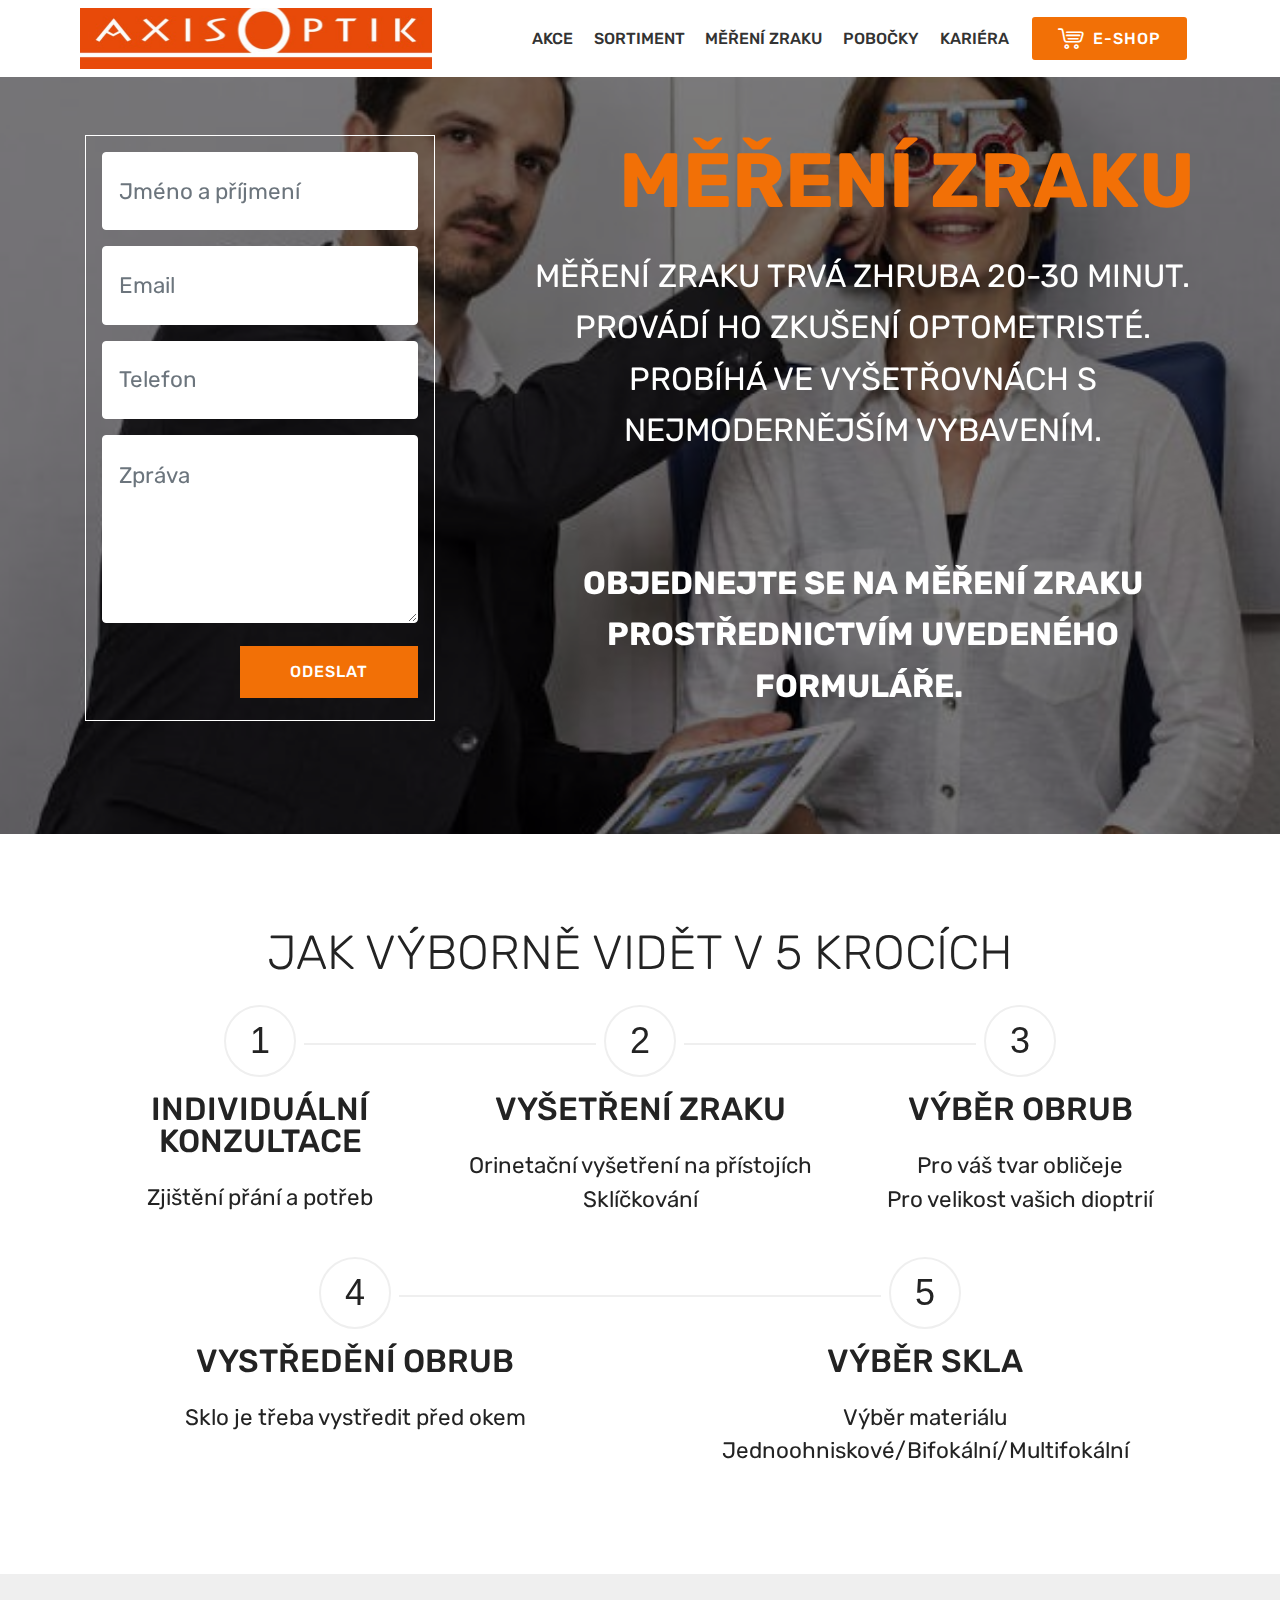
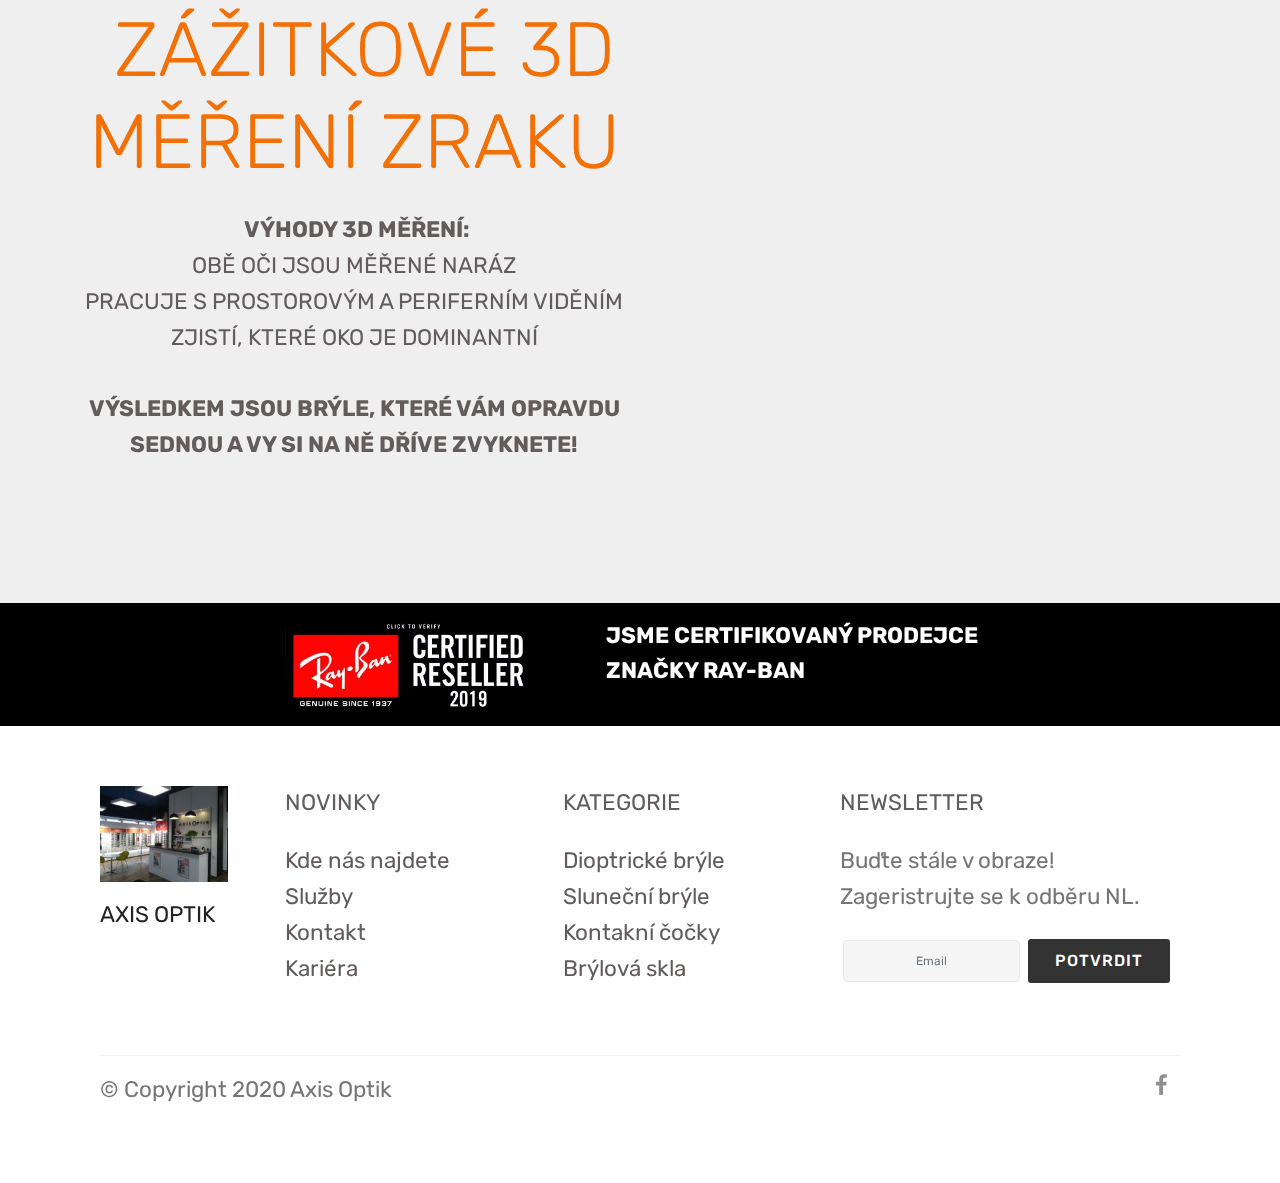
==== commit 3cb6b7a1: "Add files via upload" ====
--- a/page1.html
+++ b/page1.html
@@ -61,7 +61,7 @@
     </nav>
 </section>
 
-<section class="engine"><a href="https://mobirise.info/h">create a web page</a></section><section class="header15 cid-rM5iWzOqq3 mbr-parallax-background" id="header15-w">
+<section class="engine"><a href="https://mobirise.info/v">free html templates</a></section><section class="header15 cid-rM5iWzOqq3 mbr-parallax-background" id="header15-w">
 
     
 
@@ -78,7 +78,7 @@
                 <div class="form-container">
                     <div class="media-container-column" data-form-type="formoid">
                         <!---Formbuilder Form--->
-                        <form action="https://mobirise.com/" method="POST" class="mbr-form form-with-styler" data-form-title="Mobirise Form"><input type="hidden" name="email" data-form-email="true" value="ny3f56msgJ99yYYX9iKn1aKgVKchAEvbklQTEZ8D1LwQE9HI6KqJYCa2AsjX5FXW6ognNqpwBH3sVvkN7zg1YPxt7oPdV/72mSqvaGuZeIO2+mVUuSd/3YbdPXOLHO4H">
+                        <form action="https://mobirise.com/" method="POST" class="mbr-form form-with-styler" data-form-title="Mobirise Form"><input type="hidden" name="email" data-form-email="true" value="sthcLXlNZyB52AJNQ8I1z3mON6KVxtgs7SGli3kCU90PHzGkh9fzOn5diuTu8ni1cR8X28wK2ic/kqZYb7NczBICr7/tQmvA/woOwpXkIXud1O8wXqJSp4ifJJ97+P9r">
                             <div class="row">
                                 <div hidden="hidden" data-form-alert="" class="alert alert-success col-12">Děkujeme za Vaši zprávu. Odpovíme na ní v nějbližším možném termínu.</div>
                                 <div hidden="hidden" data-form-alert-danger="" class="alert alert-danger col-12">
@@ -116,7 +116,7 @@
     
     <div class="container">
         <h2 class="mbr-section-title pb-3 mbr-fonts-style align-center display-2">JAK VÝBORNĚ VIDĚT V 5 KROCÍCH</h2>
-        <h3 class="mbr-section-subtitle pb-5 mbr-fonts-style align-center display-5">Výsledkem budou skvěle padnoucí brýle, ve kterých budete dokonale vidět</h3>
+        
         <div class="step-container row justify-content-center">
             <div class="card col-12 pb-4 col-md-4 separline">
                 <div class="step-element">
@@ -275,7 +275,7 @@
                 <p class="mbr-text form-text mbr-fonts-style display-7">Buďte stále v obraze!<br>Zageristrujte se k odběru NL.</p>
                 <div class="media-container-column" data-form-type="formoid">
                     <!---Formbuilder Form--->
-                    <form action="https://mobirise.com/" method="POST" class="mbr-form form-with-styler" data-form-title="Mobirise Form"><input type="hidden" name="email" data-form-email="true" value="iGAs6BD6c3nZNF2P9n1pGIk8FV86fISAAlxmTJiJvIyo54Ecj/SGYRYcMelhsuiUH7eS5LDqG5vGOXjfb/xsnYYN9XqXfLxOoNF1QZ0jxtVV4C36F0dGIDGbx4Guo39s">
+                    <form action="https://mobirise.com/" method="POST" class="mbr-form form-with-styler" data-form-title="Mobirise Form"><input type="hidden" name="email" data-form-email="true" value="CweOmeZnwr8vn6lQj1lMmJtlYypx1dylJUIG7ud8lBoR2TvJWZPcpAaIneJOlrZvqDj9ocO3pk7FLdwr0Hfyrd9VQPaAQntEP8KWu1o+/XgW4ieCKqpffYBsRS8lbIJx">
                         <div class="row form-inline justify-content-center">
                             <div hidden="hidden" data-form-alert="" class="alert alert-success col-12">Thanks for filling out the form!</div>
                             <div hidden="hidden" data-form-alert-danger="" class="alert alert-danger col-12">
--- a/assets/mobirise/css/mbr-additional.css
+++ b/assets/mobirise/css/mbr-additional.css
@@ -21,17 +21,17 @@
 }
 .display-1 {
   font-family: 'Rubik', sans-serif;
-  font-size: 5rem;
+  font-size: 4.8rem;
 }
 .display-1 > .mbr-iconfont {
-  font-size: 8rem;
+  font-size: 7.68rem;
 }
 .display-2 {
   font-family: 'Rubik', sans-serif;
-  font-size: 2.5rem;
+  font-size: 3rem;
 }
 .display-2 > .mbr-iconfont {
-  font-size: 4rem;
+  font-size: 4.8rem;
 }
 .display-4 {
   font-family: 'Rubik', sans-serif;
@@ -42,17 +42,17 @@
 }
 .display-5 {
   font-family: 'Rubik', sans-serif;
-  font-size: 1.5rem;
+  font-size: 2rem;
 }
 .display-5 > .mbr-iconfont {
-  font-size: 2.4rem;
+  font-size: 3.2rem;
 }
 .display-7 {
   font-family: 'Rubik', sans-serif;
-  font-size: 1rem;
+  font-size: 1.4rem;
 }
 .display-7 > .mbr-iconfont {
-  font-size: 1.6rem;
+  font-size: 2.24rem;
 }
 /* ---- Fluid typography for mobile devices ---- */
 /* 1.4 - font scale ratio ( bootstrap == 1.42857 ) */
@@ -61,14 +61,14 @@
 /* 0.65 - min scale variable, may vary */
 @media (max-width: 768px) {
   .display-1 {
-    font-size: 4rem;
-    font-size: calc( 2.4rem + (5 - 2.4) * ((100vw - 20rem) / (48 - 20)));
-    line-height: calc( 1.4 * (2.4rem + (5 - 2.4) * ((100vw - 20rem) / (48 - 20))));
+    font-size: 3.84rem;
+    font-size: calc( 2.33rem + (4.8 - 2.33) * ((100vw - 20rem) / (48 - 20)));
+    line-height: calc( 1.4 * (2.33rem + (4.8 - 2.33) * ((100vw - 20rem) / (48 - 20))));
   }
   .display-2 {
-    font-size: 2rem;
-    font-size: calc( 1.525rem + (2.5 - 1.525) * ((100vw - 20rem) / (48 - 20)));
-    line-height: calc( 1.4 * (1.525rem + (2.5 - 1.525) * ((100vw - 20rem) / (48 - 20))));
+    font-size: 2.4rem;
+    font-size: calc( 1.7rem + (3 - 1.7) * ((100vw - 20rem) / (48 - 20)));
+    line-height: calc( 1.4 * (1.7rem + (3 - 1.7) * ((100vw - 20rem) / (48 - 20))));
   }
   .display-4 {
     font-size: 0.8rem;
@@ -76,9 +76,9 @@
     line-height: calc( 1.4 * (1rem + (1 - 1) * ((100vw - 20rem) / (48 - 20))));
   }
   .display-5 {
-    font-size: 1.2rem;
-    font-size: calc( 1.175rem + (1.5 - 1.175) * ((100vw - 20rem) / (48 - 20)));
-    line-height: calc( 1.4 * (1.175rem + (1.5 - 1.175) * ((100vw - 20rem) / (48 - 20))));
+    font-size: 1.6rem;
+    font-size: calc( 1.35rem + (2 - 1.35) * ((100vw - 20rem) / (48 - 20)));
+    line-height: calc( 1.4 * (1.35rem + (2 - 1.35) * ((100vw - 20rem) / (48 - 20))));
   }
 }
 /* Buttons */
@@ -132,39 +132,39 @@
   border-radius: 3px;
 }
 .bg-primary {
-  background-color: #ffffff !important;
+  background-color: #f27006 !important;
 }
 .bg-success {
-  background-color: #e16114 !important;
+  background-color: #f7ed4a !important;
 }
 .bg-info {
-  background-color: #82786e !important;
+  background-color: #333333 !important;
 }
 .bg-warning {
-  background-color: #879a9f !important;
+  background-color: #333333 !important;
 }
 .bg-danger {
-  background-color: #b1a374 !important;
+  background-color: #55b4d4 !important;
 }
 .btn-primary,
 .btn-primary:active {
-  background-color: #ffffff !important;
-  border-color: #ffffff !important;
-  color: #808080 !important;
+  background-color: #f27006 !important;
+  border-color: #f27006 !important;
+  color: #ffffff !important;
 }
 .btn-primary:hover,
 .btn-primary:focus,
 .btn-primary.focus,
 .btn-primary.active {
-  color: #808080 !important;
-  background-color: #d9d9d9 !important;
-  border-color: #d9d9d9 !important;
+  color: #ffffff !important;
+  background-color: #a74d04 !important;
+  border-color: #a74d04 !important;
 }
 .btn-primary.disabled,
 .btn-primary:disabled {
-  color: #808080 !important;
-  background-color: #d9d9d9 !important;
-  border-color: #d9d9d9 !important;
+  color: #ffffff !important;
+  background-color: #a74d04 !important;
+  border-color: #a74d04 !important;
 }
 .btn-secondary,
 .btn-secondary:active {
@@ -188,8 +188,8 @@
 }
 .btn-info,
 .btn-info:active {
-  background-color: #82786e !important;
-  border-color: #82786e !important;
+  background-color: #333333 !important;
+  border-color: #333333 !important;
   color: #ffffff !important;
 }
 .btn-info:hover,
@@ -197,39 +197,39 @@
 .btn-info.focus,
 .btn-info.active {
   color: #ffffff !important;
-  background-color: #59524b !important;
-  border-color: #59524b !important;
+  background-color: #0d0d0d !important;
+  border-color: #0d0d0d !important;
 }
 .btn-info.disabled,
 .btn-info:disabled {
   color: #ffffff !important;
-  background-color: #59524b !important;
-  border-color: #59524b !important;
+  background-color: #0d0d0d !important;
+  border-color: #0d0d0d !important;
 }
 .btn-success,
 .btn-success:active {
-  background-color: #e16114 !important;
-  border-color: #e16114 !important;
-  color: #ffffff !important;
+  background-color: #f7ed4a !important;
+  border-color: #f7ed4a !important;
+  color: #3f3c03 !important;
 }
 .btn-success:hover,
 .btn-success:focus,
 .btn-success.focus,
 .btn-success.active {
-  color: #ffffff !important;
-  background-color: #9b430e !important;
-  border-color: #9b430e !important;
+  color: #3f3c03 !important;
+  background-color: #eadd0a !important;
+  border-color: #eadd0a !important;
 }
 .btn-success.disabled,
 .btn-success:disabled {
-  color: #ffffff !important;
-  background-color: #9b430e !important;
-  border-color: #9b430e !important;
+  color: #3f3c03 !important;
+  background-color: #eadd0a !important;
+  border-color: #eadd0a !important;
 }
 .btn-warning,
 .btn-warning:active {
-  background-color: #879a9f !important;
-  border-color: #879a9f !important;
+  background-color: #333333 !important;
+  border-color: #333333 !important;
   color: #ffffff !important;
 }
 .btn-warning:hover,
@@ -237,19 +237,19 @@
 .btn-warning.focus,
 .btn-warning.active {
   color: #ffffff !important;
-  background-color: #617479 !important;
-  border-color: #617479 !important;
+  background-color: #0d0d0d !important;
+  border-color: #0d0d0d !important;
 }
 .btn-warning.disabled,
 .btn-warning:disabled {
   color: #ffffff !important;
-  background-color: #617479 !important;
-  border-color: #617479 !important;
+  background-color: #0d0d0d !important;
+  border-color: #0d0d0d !important;
 }
 .btn-danger,
 .btn-danger:active {
-  background-color: #b1a374 !important;
-  border-color: #b1a374 !important;
+  background-color: #55b4d4 !important;
+  border-color: #55b4d4 !important;
   color: #ffffff !important;
 }
 .btn-danger:hover,
@@ -257,14 +257,14 @@
 .btn-danger.focus,
 .btn-danger.active {
   color: #ffffff !important;
-  background-color: #8b7d4e !important;
-  border-color: #8b7d4e !important;
+  background-color: #2d8fb0 !important;
+  border-color: #2d8fb0 !important;
 }
 .btn-danger.disabled,
 .btn-danger:disabled {
   color: #ffffff !important;
-  background-color: #8b7d4e !important;
-  border-color: #8b7d4e !important;
+  background-color: #2d8fb0 !important;
+  border-color: #2d8fb0 !important;
 }
 .btn-white {
   color: #333333 !important;
@@ -312,22 +312,22 @@
 .btn-primary-outline,
 .btn-primary-outline:active {
   background: none;
-  border-color: #cccccc;
-  color: #cccccc;
+  border-color: #8e4204;
+  color: #8e4204;
 }
 .btn-primary-outline:hover,
 .btn-primary-outline:focus,
 .btn-primary-outline.focus,
 .btn-primary-outline.active {
-  color: #808080;
-  background-color: #ffffff;
-  border-color: #ffffff;
+  color: #ffffff;
+  background-color: #f27006;
+  border-color: #f27006;
 }
 .btn-primary-outline.disabled,
 .btn-primary-outline:disabled {
-  color: #808080 !important;
-  background-color: #ffffff !important;
-  border-color: #ffffff !important;
+  color: #ffffff !important;
+  background-color: #f27006 !important;
+  border-color: #f27006 !important;
 }
 .btn-secondary-outline,
 .btn-secondary-outline:active {
@@ -352,82 +352,82 @@
 .btn-info-outline,
 .btn-info-outline:active {
   background: none;
-  border-color: #4b453f;
-  color: #4b453f;
+  border-color: #000000;
+  color: #000000;
 }
 .btn-info-outline:hover,
 .btn-info-outline:focus,
 .btn-info-outline.focus,
 .btn-info-outline.active {
   color: #ffffff;
-  background-color: #82786e;
-  border-color: #82786e;
+  background-color: #333333;
+  border-color: #333333;
 }
 .btn-info-outline.disabled,
 .btn-info-outline:disabled {
   color: #ffffff !important;
-  background-color: #82786e !important;
-  border-color: #82786e !important;
+  background-color: #333333 !important;
+  border-color: #333333 !important;
 }
 .btn-success-outline,
 .btn-success-outline:active {
   background: none;
-  border-color: #83390c;
-  color: #83390c;
+  border-color: #d2c609;
+  color: #d2c609;
 }
 .btn-success-outline:hover,
 .btn-success-outline:focus,
 .btn-success-outline.focus,
 .btn-success-outline.active {
-  color: #ffffff;
-  background-color: #e16114;
-  border-color: #e16114;
+  color: #3f3c03;
+  background-color: #f7ed4a;
+  border-color: #f7ed4a;
 }
 .btn-success-outline.disabled,
 .btn-success-outline:disabled {
-  color: #ffffff !important;
-  background-color: #e16114 !important;
-  border-color: #e16114 !important;
+  color: #3f3c03 !important;
+  background-color: #f7ed4a !important;
+  border-color: #f7ed4a !important;
 }
 .btn-warning-outline,
 .btn-warning-outline:active {
   background: none;
-  border-color: #55666b;
-  color: #55666b;
+  border-color: #000000;
+  color: #000000;
 }
 .btn-warning-outline:hover,
 .btn-warning-outline:focus,
 .btn-warning-outline.focus,
 .btn-warning-outline.active {
   color: #ffffff;
-  background-color: #879a9f;
-  border-color: #879a9f;
+  background-color: #333333;
+  border-color: #333333;
 }
 .btn-warning-outline.disabled,
 .btn-warning-outline:disabled {
   color: #ffffff !important;
-  background-color: #879a9f !important;
-  border-color: #879a9f !important;
+  background-color: #333333 !important;
+  border-color: #333333 !important;
 }
 .btn-danger-outline,
 .btn-danger-outline:active {
   background: none;
-  border-color: #7a6e45;
-  color: #7a6e45;
+  border-color: #277e9c;
+  color: #277e9c;
 }
 .btn-danger-outline:hover,
 .btn-danger-outline:focus,
 .btn-danger-outline.focus,
 .btn-danger-outline.active {
   color: #ffffff;
-  background-color: #b1a374;
-  border-color: #b1a374;
+  background-color: #55b4d4;
+  border-color: #55b4d4;
 }
 .btn-danger-outline.disabled,
 .btn-danger-outline:disabled {
   color: #ffffff !important;
-  background-color: #b1a374 !important;
-  border-color: #b1a374 !important;
+  background-color: #55b4d4 !important;
+  border-color: #55b4d4 !important;
 }
 .btn-black-outline,
 .btn-black-outline:active {
@@ -464,22 +464,22 @@
   border-color: #ffffff;
 }
 .text-primary {
-  color: #ffffff !important;
+  color: #f27006 !important;
 }
 .text-secondary {
   color: #ff3366 !important;
 }
 .text-success {
-  color: #e16114 !important;
+  color: #f7ed4a !important;
 }
 .text-info {
-  color: #82786e !important;
+  color: #333333 !important;
 }
 .text-warning {
-  color: #879a9f !important;
+  color: #333333 !important;
 }
 .text-danger {
-  color: #b1a374 !important;
+  color: #55b4d4 !important;
 }
 .text-white {
   color: #ffffff !important;
@@ -489,7 +489,7 @@
 }
 a.text-primary:hover,
 a.text-primary:focus {
-  color: #cccccc !important;
+  color: #8e4204 !important;
 }
 a.text-secondary:hover,
 a.text-secondary:focus {
@@ -497,19 +497,19 @@
 }
 a.text-success:hover,
 a.text-success:focus {
-  color: #83390c !important;
+  color: #d2c609 !important;
 }
 a.text-info:hover,
 a.text-info:focus {
-  color: #4b453f !important;
+  color: #000000 !important;
 }
 a.text-warning:hover,
 a.text-warning:focus {
-  color: #55666b !important;
+  color: #000000 !important;
 }
 a.text-danger:hover,
 a.text-danger:focus {
-  color: #7a6e45 !important;
+  color: #277e9c !important;
 }
 a.text-white:hover,
 a.text-white:focus {
@@ -523,22 +523,22 @@
   background-color: #70c770;
 }
 .alert-info {
-  background-color: #82786e;
+  background-color: #333333;
 }
 .alert-warning {
-  background-color: #879a9f;
+  background-color: #333333;
 }
 .alert-danger {
-  background-color: #b1a374;
+  background-color: #55b4d4;
 }
 .mbr-section-btn a.btn:not(.btn-form):hover,
 .mbr-section-btn a.btn:not(.btn-form):focus {
   box-shadow: none !important;
 }
 .mbr-gallery-filter li.active .btn {
-  background-color: #ffffff;
-  border-color: #ffffff;
-  color: #8c8c8c;
+  background-color: #f27006;
+  border-color: #f27006;
+  color: #ffffff;
 }
 .mbr-gallery-filter li.active .btn:focus {
   box-shadow: none;
@@ -551,27 +551,27 @@
 }
 a,
 a:hover {
-  color: #ffffff;
+  color: #f27006;
 }
 .mbr-plan-header.bg-primary .mbr-plan-subtitle,
 .mbr-plan-header.bg-primary .mbr-plan-price-desc {
-  color: #ffffff;
+  color: #fedfc6;
 }
 .mbr-plan-header.bg-success .mbr-plan-subtitle,
 .mbr-plan-header.bg-success .mbr-plan-price-desc {
-  color: #fadac7;
+  color: #ffffff;
 }
 .mbr-plan-header.bg-info .mbr-plan-subtitle,
 .mbr-plan-header.bg-info .mbr-plan-price-desc {
-  color: #beb8b2;
+  color: #a6a6a6;
 }
 .mbr-plan-header.bg-warning .mbr-plan-subtitle,
 .mbr-plan-header.bg-warning .mbr-plan-price-desc {
-  color: #ced6d8;
+  color: #a6a6a6;
 }
 .mbr-plan-header.bg-danger .mbr-plan-subtitle,
 .mbr-plan-header.bg-danger .mbr-plan-price-desc {
-  color: #dfd9c6;
+  color: #f8fcfd;
 }
 /* Scroll to top button*/
 .scrollToTop_wraper {
@@ -645,13 +645,13 @@
   box-shadow: none;
   color: #565656;
   font-family: 'Rubik', sans-serif;
-  font-size: 1rem;
+  font-size: 1.4rem;
   line-height: 1.43;
   min-height: 3.5em;
   padding: 1.07em .5em;
 }
 .form-control > .mbr-iconfont {
-  font-size: 1.6rem;
+  font-size: 2.24rem;
 }
 .form-control,
 .form-control:focus {
@@ -676,7 +676,7 @@
   padding: 10px 0 10px 20px;
   font-size: 1.09rem;
   position: relative;
-  border-color: #ffffff;
+  border-color: #f27006;
   border-width: 3px;
 }
 ul,
@@ -726,7 +726,7 @@
   text-align: center;
   position: relative;
   border: 2px solid #c0a375;
-  border-color: #ffffff;
+  border-color: #f27006;
   color: #232323;
   cursor: pointer;
 }
@@ -737,7 +737,7 @@
 }
 .btn-social:hover {
   color: #fff;
-  background: #ffffff;
+  background: #f27006;
 }
 .btn-social + .btn {
   margin-left: .1rem;
@@ -745,11 +745,11 @@
 /* Footer */
 .mbr-footer-content li::before,
 .mbr-footer .mbr-contacts li::before {
-  background: #ffffff;
+  background: #f27006;
 }
 .mbr-footer-content li a:hover,
 .mbr-footer .mbr-contacts li a:hover {
-  color: #ffffff;
+  color: #f27006;
 }
 /* Headers*/
 .offset-1 {
@@ -1299,8 +1299,8 @@
 }
 .jq-selectbox li:hover,
 .jq-selectbox li.selected {
-  background-color: #ffffff;
-  color: #000000;
+  background-color: #f27006;
+  color: #ffffff;
 }
 .jq-selectbox .jq-selectbox__trigger-arrow,
 .jq-number__spin.minus:after,
@@ -1312,14 +1312,14 @@
 .jq-selectbox:hover .jq-selectbox__trigger-arrow,
 .jq-number__spin.minus:hover:after,
 .jq-number__spin.plus:hover:after {
-  border-top-color: #ffffff;
-  border-bottom-color: #ffffff;
+  border-top-color: #f27006;
+  border-bottom-color: #f27006;
 }
 .xdsoft_datetimepicker .xdsoft_calendar td.xdsoft_default,
 .xdsoft_datetimepicker .xdsoft_calendar td.xdsoft_current,
 .xdsoft_datetimepicker .xdsoft_timepicker .xdsoft_time_box > div > div.xdsoft_current {
   color: #000000 !important;
-  background-color: #ffffff !important;
+  background-color: #f27006 !important;
   box-shadow: none!important;
 }
 .xdsoft_datetimepicker .xdsoft_calendar td:hover,
@@ -1328,26 +1328,26 @@
   background: #ff3366 !important;
   box-shadow: none !important;
 }
-.cid-rJCO6w2F4d .navbar {
+.cid-rLT3AOSrcv .navbar {
   background: #ffffff;
   transition: none;
   min-height: 77px;
   padding: .5rem 0;
 }
-.cid-rJCO6w2F4d .navbar-dropdown.bg-color.transparent.opened {
+.cid-rLT3AOSrcv .navbar-dropdown.bg-color.transparent.opened {
   background: #ffffff;
 }
-.cid-rJCO6w2F4d a {
+.cid-rLT3AOSrcv a {
   font-style: normal;
 }
-.cid-rJCO6w2F4d .nav-item span {
+.cid-rLT3AOSrcv .nav-item span {
   padding-right: 0.4em;
   line-height: 0.5em;
   vertical-align: text-bottom;
   position: relative;
   text-decoration: none;
 }
-.cid-rJCO6w2F4d .nav-item a {
+.cid-rLT3AOSrcv .nav-item a {
   display: -webkit-flex;
   align-items: center;
   justify-content: center;
@@ -1356,23 +1356,23 @@
   -webkit-align-items: center;
   -webkit-justify-content: center;
 }
-.cid-rJCO6w2F4d .nav-item:focus,
-.cid-rJCO6w2F4d .nav-link:focus {
+.cid-rLT3AOSrcv .nav-item:focus,
+.cid-rLT3AOSrcv .nav-link:focus {
   outline: none;
 }
-.cid-rJCO6w2F4d .btn {
+.cid-rLT3AOSrcv .btn {
   padding: 0.4rem 1.5rem;
   display: -webkit-inline-flex;
   align-items: center;
   -webkit-align-items: center;
 }
-.cid-rJCO6w2F4d .btn .mbr-iconfont {
+.cid-rLT3AOSrcv .btn .mbr-iconfont {
   font-size: 1.6rem;
 }
-.cid-rJCO6w2F4d .menu-logo {
+.cid-rLT3AOSrcv .menu-logo {
   margin-right: auto;
 }
-.cid-rJCO6w2F4d .menu-logo .navbar-brand {
+.cid-rLT3AOSrcv .menu-logo .navbar-brand {
   display: flex;
   margin-left: 5rem;
   padding: 0;
@@ -1381,7 +1381,7 @@
   -webkit-align-items: center;
   align-items: center;
 }
-.cid-rJCO6w2F4d .menu-logo .navbar-brand .navbar-caption-wrap {
+.cid-rLT3AOSrcv .menu-logo .navbar-brand .navbar-caption-wrap {
   display: flex;
   -webkit-align-items: center;
   align-items: center;
@@ -1389,43 +1389,43 @@
   min-width: 7rem;
   margin: .3rem 0;
 }
-.cid-rJCO6w2F4d .menu-logo .navbar-brand .navbar-caption-wrap .navbar-caption {
+.cid-rLT3AOSrcv .menu-logo .navbar-brand .navbar-caption-wrap .navbar-caption {
   line-height: 1.2rem !important;
   padding-right: 2rem;
 }
-.cid-rJCO6w2F4d .menu-logo .navbar-brand .navbar-logo {
+.cid-rLT3AOSrcv .menu-logo .navbar-brand .navbar-logo {
   font-size: 4rem;
   transition: font-size 0.25s;
 }
-.cid-rJCO6w2F4d .menu-logo .navbar-brand .navbar-logo img {
+.cid-rLT3AOSrcv .menu-logo .navbar-brand .navbar-logo img {
   display: flex;
 }
-.cid-rJCO6w2F4d .menu-logo .navbar-brand .navbar-logo .mbr-iconfont {
+.cid-rLT3AOSrcv .menu-logo .navbar-brand .navbar-logo .mbr-iconfont {
   transition: font-size 0.25s;
 }
-.cid-rJCO6w2F4d .menu-logo .navbar-brand .navbar-logo a {
+.cid-rLT3AOSrcv .menu-logo .navbar-brand .navbar-logo a {
   display: inline-flex;
 }
-.cid-rJCO6w2F4d .navbar-toggleable-sm .navbar-collapse {
+.cid-rLT3AOSrcv .navbar-toggleable-sm .navbar-collapse {
   justify-content: flex-end;
   -webkit-justify-content: flex-end;
   padding-right: 5rem;
   width: auto;
 }
-.cid-rJCO6w2F4d .navbar-toggleable-sm .navbar-collapse .navbar-nav {
+.cid-rLT3AOSrcv .navbar-toggleable-sm .navbar-collapse .navbar-nav {
   flex-wrap: wrap;
   -webkit-flex-wrap: wrap;
   padding-left: 0;
 }
-.cid-rJCO6w2F4d .navbar-toggleable-sm .navbar-collapse .navbar-nav .nav-item {
+.cid-rLT3AOSrcv .navbar-toggleable-sm .navbar-collapse .navbar-nav .nav-item {
   -webkit-align-self: center;
   align-self: center;
 }
-.cid-rJCO6w2F4d .navbar-toggleable-sm .navbar-collapse .navbar-buttons {
+.cid-rLT3AOSrcv .navbar-toggleable-sm .navbar-collapse .navbar-buttons {
   padding-left: 0;
   padding-bottom: 0;
 }
-.cid-rJCO6w2F4d .dropdown .dropdown-menu {
+.cid-rLT3AOSrcv .dropdown .dropdown-menu {
   background: #ffffff;
   display: none;
   position: absolute;
@@ -1434,20 +1434,20 @@
   padding-bottom: 1.4rem;
   text-align: left;
 }
-.cid-rJCO6w2F4d .dropdown .dropdown-menu .dropdown-item {
+.cid-rLT3AOSrcv .dropdown .dropdown-menu .dropdown-item {
   width: auto;
   padding: 0.235em 1.5385em 0.235em 1.5385em !important;
 }
-.cid-rJCO6w2F4d .dropdown .dropdown-menu .dropdown-item::after {
+.cid-rLT3AOSrcv .dropdown .dropdown-menu .dropdown-item::after {
   right: 0.5rem;
 }
-.cid-rJCO6w2F4d .dropdown .dropdown-menu .dropdown-submenu {
+.cid-rLT3AOSrcv .dropdown .dropdown-menu .dropdown-submenu {
   margin: 0;
 }
-.cid-rJCO6w2F4d .dropdown.open > .dropdown-menu {
+.cid-rLT3AOSrcv .dropdown.open > .dropdown-menu {
   display: block;
 }
-.cid-rJCO6w2F4d .navbar-toggleable-sm.opened:after {
+.cid-rLT3AOSrcv .navbar-toggleable-sm.opened:after {
   position: absolute;
   width: 100vw;
   height: 100vh;
@@ -1459,28 +1459,28 @@
   -webkit-transform: translateY(100%);
   z-index: 1000;
 }
-.cid-rJCO6w2F4d .navbar.navbar-short {
+.cid-rLT3AOSrcv .navbar.navbar-short {
   min-height: 60px;
   transition: all .2s;
 }
-.cid-rJCO6w2F4d .navbar.navbar-short .navbar-toggler-right {
+.cid-rLT3AOSrcv .navbar.navbar-short .navbar-toggler-right {
   top: 20px;
 }
-.cid-rJCO6w2F4d .navbar.navbar-short .navbar-logo a {
+.cid-rLT3AOSrcv .navbar.navbar-short .navbar-logo a {
   font-size: 2.5rem !important;
   line-height: 2.5rem;
   transition: font-size 0.25s;
 }
-.cid-rJCO6w2F4d .navbar.navbar-short .navbar-logo a .mbr-iconfont {
+.cid-rLT3AOSrcv .navbar.navbar-short .navbar-logo a .mbr-iconfont {
   font-size: 2.5rem !important;
 }
-.cid-rJCO6w2F4d .navbar.navbar-short .navbar-logo a img {
+.cid-rLT3AOSrcv .navbar.navbar-short .navbar-logo a img {
   height: 3rem !important;
 }
-.cid-rJCO6w2F4d .navbar.navbar-short .navbar-brand {
+.cid-rLT3AOSrcv .navbar.navbar-short .navbar-brand {
   min-height: 3rem;
 }
-.cid-rJCO6w2F4d button.navbar-toggler {
+.cid-rLT3AOSrcv button.navbar-toggler {
   width: 31px;
   height: 18px;
   cursor: pointer;
@@ -1488,105 +1488,105 @@
   top: 1.5rem;
   right: 1rem;
 }
-.cid-rJCO6w2F4d button.navbar-toggler:focus {
+.cid-rLT3AOSrcv button.navbar-toggler:focus {
   outline: none;
 }
-.cid-rJCO6w2F4d button.navbar-toggler .hamburger span {
+.cid-rLT3AOSrcv button.navbar-toggler .hamburger span {
   position: absolute;
   right: 0;
   width: 30px;
   height: 2px;
   border-right: 5px;
-  background-color: #767676;
-}
-.cid-rJCO6w2F4d button.navbar-toggler .hamburger span:nth-child(1) {
+  background-color: #333333;
+}
+.cid-rLT3AOSrcv button.navbar-toggler .hamburger span:nth-child(1) {
   top: 0;
   transition: all .2s;
 }
-.cid-rJCO6w2F4d button.navbar-toggler .hamburger span:nth-child(2) {
+.cid-rLT3AOSrcv button.navbar-toggler .hamburger span:nth-child(2) {
   top: 8px;
   transition: all .15s;
 }
-.cid-rJCO6w2F4d button.navbar-toggler .hamburger span:nth-child(3) {
+.cid-rLT3AOSrcv button.navbar-toggler .hamburger span:nth-child(3) {
   top: 8px;
   transition: all .15s;
 }
-.cid-rJCO6w2F4d button.navbar-toggler .hamburger span:nth-child(4) {
+.cid-rLT3AOSrcv button.navbar-toggler .hamburger span:nth-child(4) {
   top: 16px;
   transition: all .2s;
 }
-.cid-rJCO6w2F4d nav.opened .hamburger span:nth-child(1) {
+.cid-rLT3AOSrcv nav.opened .hamburger span:nth-child(1) {
   top: 8px;
   width: 0;
   opacity: 0;
   right: 50%;
   transition: all .2s;
 }
-.cid-rJCO6w2F4d nav.opened .hamburger span:nth-child(2) {
+.cid-rLT3AOSrcv nav.opened .hamburger span:nth-child(2) {
   -webkit-transform: rotate(45deg);
   transform: rotate(45deg);
   transition: all .25s;
 }
-.cid-rJCO6w2F4d nav.opened .hamburger span:nth-child(3) {
+.cid-rLT3AOSrcv nav.opened .hamburger span:nth-child(3) {
   -webkit-transform: rotate(-45deg);
   transform: rotate(-45deg);
   transition: all .25s;
 }
-.cid-rJCO6w2F4d nav.opened .hamburger span:nth-child(4) {
+.cid-rLT3AOSrcv nav.opened .hamburger span:nth-child(4) {
   top: 8px;
   width: 0;
   opacity: 0;
   right: 50%;
   transition: all .2s;
 }
-.cid-rJCO6w2F4d .collapsed.navbar-expand {
+.cid-rLT3AOSrcv .collapsed.navbar-expand {
   flex-direction: column;
   -webkit-flex-direction: column;
 }
-.cid-rJCO6w2F4d .collapsed .btn {
+.cid-rLT3AOSrcv .collapsed .btn {
   display: -webkit-flex;
 }
-.cid-rJCO6w2F4d .collapsed .navbar-collapse {
+.cid-rLT3AOSrcv .collapsed .navbar-collapse {
   display: none !important;
   padding-right: 0 !important;
 }
-.cid-rJCO6w2F4d .collapsed .navbar-collapse.collapsing,
-.cid-rJCO6w2F4d .collapsed .navbar-collapse.show {
+.cid-rLT3AOSrcv .collapsed .navbar-collapse.collapsing,
+.cid-rLT3AOSrcv .collapsed .navbar-collapse.show {
   display: block !important;
 }
-.cid-rJCO6w2F4d .collapsed .navbar-collapse.collapsing .navbar-nav,
-.cid-rJCO6w2F4d .collapsed .navbar-collapse.show .navbar-nav {
+.cid-rLT3AOSrcv .collapsed .navbar-collapse.collapsing .navbar-nav,
+.cid-rLT3AOSrcv .collapsed .navbar-collapse.show .navbar-nav {
   display: block;
   text-align: center;
 }
-.cid-rJCO6w2F4d .collapsed .navbar-collapse.collapsing .navbar-nav .nav-item,
-.cid-rJCO6w2F4d .collapsed .navbar-collapse.show .navbar-nav .nav-item {
+.cid-rLT3AOSrcv .collapsed .navbar-collapse.collapsing .navbar-nav .nav-item,
+.cid-rLT3AOSrcv .collapsed .navbar-collapse.show .navbar-nav .nav-item {
   clear: both;
 }
-.cid-rJCO6w2F4d .collapsed .navbar-collapse.collapsing .navbar-buttons,
-.cid-rJCO6w2F4d .collapsed .navbar-collapse.show .navbar-buttons {
+.cid-rLT3AOSrcv .collapsed .navbar-collapse.collapsing .navbar-buttons,
+.cid-rLT3AOSrcv .collapsed .navbar-collapse.show .navbar-buttons {
   text-align: center;
 }
-.cid-rJCO6w2F4d .collapsed .navbar-collapse.collapsing .navbar-buttons:last-child,
-.cid-rJCO6w2F4d .collapsed .navbar-collapse.show .navbar-buttons:last-child {
+.cid-rLT3AOSrcv .collapsed .navbar-collapse.collapsing .navbar-buttons:last-child,
+.cid-rLT3AOSrcv .collapsed .navbar-collapse.show .navbar-buttons:last-child {
   margin-bottom: 1rem;
 }
 @media (min-width: 1024px) {
-  .cid-rJCO6w2F4d .collapsed:not(.navbar-short) .navbar-collapse {
-    max-height: calc(98.5vh - 3.9rem);
-  }
-}
-.cid-rJCO6w2F4d .collapsed button.navbar-toggler {
+  .cid-rLT3AOSrcv .collapsed:not(.navbar-short) .navbar-collapse {
+    max-height: calc(98.5vh - 3.8rem);
+  }
+}
+.cid-rLT3AOSrcv .collapsed button.navbar-toggler {
   display: block;
 }
-.cid-rJCO6w2F4d .collapsed .navbar-brand {
+.cid-rLT3AOSrcv .collapsed .navbar-brand {
   margin-left: 1rem !important;
 }
-.cid-rJCO6w2F4d .collapsed .navbar-toggleable-sm {
+.cid-rLT3AOSrcv .collapsed .navbar-toggleable-sm {
   flex-direction: column;
   -webkit-flex-direction: column;
 }
-.cid-rJCO6w2F4d .collapsed .dropdown .dropdown-menu {
+.cid-rLT3AOSrcv .collapsed .dropdown .dropdown-menu {
   width: 100%;
   text-align: center;
   position: relative;
@@ -1599,19 +1599,19 @@
   transition-duration: .5s;
   transition-property: opacity,padding,height;
 }
-.cid-rJCO6w2F4d .collapsed .dropdown.open > .dropdown-menu {
+.cid-rLT3AOSrcv .collapsed .dropdown.open > .dropdown-menu {
   position: relative;
   opacity: 1;
   height: auto;
   padding: 1.4rem 0;
   visibility: visible;
 }
-.cid-rJCO6w2F4d .collapsed .dropdown .dropdown-submenu {
+.cid-rLT3AOSrcv .collapsed .dropdown .dropdown-submenu {
   left: 0;
   text-align: center;
   width: 100%;
 }
-.cid-rJCO6w2F4d .collapsed .dropdown .dropdown-toggle[data-toggle="dropdown-submenu"]::after {
+.cid-rLT3AOSrcv .collapsed .dropdown .dropdown-toggle[data-toggle="dropdown-submenu"]::after {
   margin-top: 0;
   position: inherit;
   right: 0;
@@ -1627,52 +1627,52 @@
   border-left: .30em solid transparent;
 }
 @media (max-width: 1023px) {
-  .cid-rJCO6w2F4d.navbar-expand {
+  .cid-rLT3AOSrcv.navbar-expand {
     flex-direction: column;
     -webkit-flex-direction: column;
   }
-  .cid-rJCO6w2F4d img {
+  .cid-rLT3AOSrcv img {
     height: 3.8rem !important;
   }
-  .cid-rJCO6w2F4d .btn {
+  .cid-rLT3AOSrcv .btn {
     display: -webkit-flex;
   }
-  .cid-rJCO6w2F4d button.navbar-toggler {
+  .cid-rLT3AOSrcv button.navbar-toggler {
     display: block;
   }
-  .cid-rJCO6w2F4d .navbar-brand {
+  .cid-rLT3AOSrcv .navbar-brand {
     margin-left: 1rem !important;
   }
-  .cid-rJCO6w2F4d .navbar-toggleable-sm {
+  .cid-rLT3AOSrcv .navbar-toggleable-sm {
     flex-direction: column;
     -webkit-flex-direction: column;
   }
-  .cid-rJCO6w2F4d .navbar-collapse {
+  .cid-rLT3AOSrcv .navbar-collapse {
     display: none !important;
     padding-right: 0 !important;
   }
-  .cid-rJCO6w2F4d .navbar-collapse.collapsing,
-  .cid-rJCO6w2F4d .navbar-collapse.show {
+  .cid-rLT3AOSrcv .navbar-collapse.collapsing,
+  .cid-rLT3AOSrcv .navbar-collapse.show {
     display: block !important;
   }
-  .cid-rJCO6w2F4d .navbar-collapse.collapsing .navbar-nav,
-  .cid-rJCO6w2F4d .navbar-collapse.show .navbar-nav {
+  .cid-rLT3AOSrcv .navbar-collapse.collapsing .navbar-nav,
+  .cid-rLT3AOSrcv .navbar-collapse.show .navbar-nav {
     display: block;
     text-align: center;
   }
-  .cid-rJCO6w2F4d .navbar-collapse.collapsing .navbar-nav .nav-item,
-  .cid-rJCO6w2F4d .navbar-collapse.show .navbar-nav .nav-item {
+  .cid-rLT3AOSrcv .navbar-collapse.collapsing .navbar-nav .nav-item,
+  .cid-rLT3AOSrcv .navbar-collapse.show .navbar-nav .nav-item {
     clear: both;
   }
-  .cid-rJCO6w2F4d .navbar-collapse.collapsing .navbar-buttons,
-  .cid-rJCO6w2F4d .navbar-collapse.show .navbar-buttons {
+  .cid-rLT3AOSrcv .navbar-collapse.collapsing .navbar-buttons,
+  .cid-rLT3AOSrcv .navbar-collapse.show .navbar-buttons {
     text-align: center;
   }
-  .cid-rJCO6w2F4d .navbar-collapse.collapsing .navbar-buttons:last-child,
-  .cid-rJCO6w2F4d .navbar-collapse.show .navbar-buttons:last-child {
+  .cid-rLT3AOSrcv .navbar-collapse.collapsing .navbar-buttons:last-child,
+  .cid-rLT3AOSrcv .navbar-collapse.show .navbar-buttons:last-child {
     margin-bottom: 1rem;
   }
-  .cid-rJCO6w2F4d .dropdown .dropdown-menu {
+  .cid-rLT3AOSrcv .dropdown .dropdown-menu {
     width: 100%;
     text-align: center;
     position: relative;
@@ -1685,19 +1685,19 @@
     transition-duration: .5s;
     transition-property: opacity,padding,height;
   }
-  .cid-rJCO6w2F4d .dropdown.open > .dropdown-menu {
+  .cid-rLT3AOSrcv .dropdown.open > .dropdown-menu {
     position: relative;
     opacity: 1;
     height: auto;
     padding: 1.4rem 0;
     visibility: visible;
   }
-  .cid-rJCO6w2F4d .dropdown .dropdown-submenu {
+  .cid-rLT3AOSrcv .dropdown .dropdown-submenu {
     left: 0;
     text-align: center;
     width: 100%;
   }
-  .cid-rJCO6w2F4d .dropdown .dropdown-toggle[data-toggle="dropdown-submenu"]::after {
+  .cid-rLT3AOSrcv .dropdown .dropdown-toggle[data-toggle="dropdown-submenu"]::after {
     margin-top: 0;
     position: inherit;
     right: 0;
@@ -1714,57 +1714,57 @@
   }
 }
 @media (min-width: 767px) {
-  .cid-rJCO6w2F4d .menu-logo {
+  .cid-rLT3AOSrcv .menu-logo {
     flex-shrink: 0;
     -webkit-flex-shrink: 0;
   }
 }
-.cid-rJCO6w2F4d .navbar-collapse {
+.cid-rLT3AOSrcv .navbar-collapse {
   flex-basis: auto;
   -webkit-flex-basis: auto;
 }
-.cid-rJCO6w2F4d .nav-link:hover,
-.cid-rJCO6w2F4d .dropdown-item:hover {
+.cid-rLT3AOSrcv .nav-link:hover,
+.cid-rLT3AOSrcv .dropdown-item:hover {
   color: #767676 !important;
 }
-.cid-rJIGGst5p8 .modal-body .close {
+.cid-rLT8kqeLz4 .modal-body .close {
   background: #1b1b1b;
 }
-.cid-rJIGGst5p8 .modal-body .close span {
+.cid-rLT8kqeLz4 .modal-body .close span {
   font-style: normal;
 }
-.cid-rJIGGst5p8 .carousel-inner > .active,
-.cid-rJIGGst5p8 .carousel-inner > .next,
-.cid-rJIGGst5p8 .carousel-inner > .prev {
+.cid-rLT8kqeLz4 .carousel-inner > .active,
+.cid-rLT8kqeLz4 .carousel-inner > .next,
+.cid-rLT8kqeLz4 .carousel-inner > .prev {
   display: table;
 }
-.cid-rJIGGst5p8 .carousel-control .icon-next,
-.cid-rJIGGst5p8 .carousel-control .icon-prev {
+.cid-rLT8kqeLz4 .carousel-control .icon-next,
+.cid-rLT8kqeLz4 .carousel-control .icon-prev {
   margin-top: -18px;
   font-size: 40px;
   line-height: 27px;
 }
-.cid-rJIGGst5p8 .carousel-control:hover {
+.cid-rLT8kqeLz4 .carousel-control:hover {
   background: #1b1b1b;
   color: #fff;
   opacity: 1;
 }
 @media (max-width: 767px) {
-  .cid-rJIGGst5p8 .container .carousel-control {
+  .cid-rLT8kqeLz4 .container .carousel-control {
     margin-bottom: 0;
   }
 }
-.cid-rJIGGst5p8 .boxed-slider {
+.cid-rLT8kqeLz4 .boxed-slider {
   position: relative;
   padding: 93px 0;
 }
-.cid-rJIGGst5p8 .boxed-slider > div {
+.cid-rLT8kqeLz4 .boxed-slider > div {
   position: relative;
 }
-.cid-rJIGGst5p8 .container img {
+.cid-rLT8kqeLz4 .container img {
   width: 100%;
 }
-.cid-rJIGGst5p8 .container img + .row {
+.cid-rLT8kqeLz4 .container img + .row {
   position: absolute;
   top: 50%;
   left: 0;
@@ -1774,17 +1774,17 @@
   transform: translateY(-50%);
   z-index: 2;
 }
-.cid-rJIGGst5p8 .mbr-section {
+.cid-rLT8kqeLz4 .mbr-section {
   padding: 0;
   background-attachment: scroll;
 }
-.cid-rJIGGst5p8 .mbr-table-cell {
+.cid-rLT8kqeLz4 .mbr-table-cell {
   padding: 0;
 }
-.cid-rJIGGst5p8 .container .carousel-indicators {
+.cid-rLT8kqeLz4 .container .carousel-indicators {
   margin-bottom: 3px;
 }
-.cid-rJIGGst5p8 .carousel-caption {
+.cid-rLT8kqeLz4 .carousel-caption {
   top: 50%;
   right: 0;
   bottom: auto;
@@ -1795,15 +1795,15 @@
   transform: translateY(-50%);
   -webkit-align-items: center;
 }
-.cid-rJIGGst5p8 .mbr-overlay {
+.cid-rLT8kqeLz4 .mbr-overlay {
   z-index: 1;
 }
-.cid-rJIGGst5p8 .container-slide.container {
+.cid-rLT8kqeLz4 .container-slide.container {
   min-width: 100%;
   min-height: 100vh;
   padding: 0;
 }
-.cid-rJIGGst5p8 .carousel-item {
+.cid-rLT8kqeLz4 .carousel-item {
   background-position: 50% 50%;
   background-repeat: no-repeat;
   background-size: cover;
@@ -1816,26 +1816,26 @@
   perspective: 1000px;
 }
 @media (max-width: 576px) {
-  .cid-rJIGGst5p8 .carousel-item .container {
+  .cid-rLT8kqeLz4 .carousel-item .container {
     width: 100%;
   }
 }
-.cid-rJIGGst5p8 .carousel-item-next.carousel-item-left,
-.cid-rJIGGst5p8 .carousel-item-prev.carousel-item-right {
+.cid-rLT8kqeLz4 .carousel-item-next.carousel-item-left,
+.cid-rLT8kqeLz4 .carousel-item-prev.carousel-item-right {
   -webkit-transform: translate3d(0, 0, 0);
   transform: translate3d(0, 0, 0);
 }
-.cid-rJIGGst5p8 .active.carousel-item-right,
-.cid-rJIGGst5p8 .carousel-item-next {
+.cid-rLT8kqeLz4 .active.carousel-item-right,
+.cid-rLT8kqeLz4 .carousel-item-next {
   -webkit-transform: translate3d(100%, 0, 0);
   transform: translate3d(100%, 0, 0);
 }
-.cid-rJIGGst5p8 .active.carousel-item-left,
-.cid-rJIGGst5p8 .carousel-item-prev {
+.cid-rLT8kqeLz4 .active.carousel-item-left,
+.cid-rLT8kqeLz4 .carousel-item-prev {
   -webkit-transform: translate3d(-100%, 0, 0);
   transform: translate3d(-100%, 0, 0);
 }
-.cid-rJIGGst5p8 .mbr-slider .carousel-control {
+.cid-rLT8kqeLz4 .mbr-slider .carousel-control {
   top: 50%;
   width: 70px;
   height: 70px;
@@ -1846,29 +1846,29 @@
   border-radius: 50%;
   transition: all .3s;
 }
-.cid-rJIGGst5p8 .mbr-slider .carousel-control.carousel-control-prev {
+.cid-rLT8kqeLz4 .mbr-slider .carousel-control.carousel-control-prev {
   left: 0;
   margin-left: 2.5rem;
 }
-.cid-rJIGGst5p8 .mbr-slider .carousel-control.carousel-control-next {
+.cid-rLT8kqeLz4 .mbr-slider .carousel-control.carousel-control-next {
   right: 0;
   margin-right: 2.5rem;
 }
-.cid-rJIGGst5p8 .mbr-slider .carousel-control .mbr-iconfont {
+.cid-rLT8kqeLz4 .mbr-slider .carousel-control .mbr-iconfont {
   font-size: 2rem;
 }
 @media (max-width: 767px) {
-  .cid-rJIGGst5p8 .mbr-slider .carousel-control {
+  .cid-rLT8kqeLz4 .mbr-slider .carousel-control {
     top: auto;
     bottom: 1rem;
   }
 }
-.cid-rJIGGst5p8 .mbr-slider .carousel-indicators {
+.cid-rLT8kqeLz4 .mbr-slider .carousel-indicators {
   position: absolute;
   bottom: 0;
   margin-bottom: 1.5rem !important;
 }
-.cid-rJIGGst5p8 .mbr-slider .carousel-indicators li {
+.cid-rLT8kqeLz4 .mbr-slider .carousel-indicators li {
   max-width: 20px;
   width: 20px;
   height: 20px;
@@ -1880,15 +1880,15 @@
   opacity: .5;
   transition: all .3s;
 }
-.cid-rJIGGst5p8 .mbr-slider .carousel-indicators li.active,
-.cid-rJIGGst5p8 .mbr-slider .carousel-indicators li:hover {
+.cid-rLT8kqeLz4 .mbr-slider .carousel-indicators li.active,
+.cid-rLT8kqeLz4 .mbr-slider .carousel-indicators li:hover {
   opacity: .9;
 }
-.cid-rJIGGst5p8 .mbr-slider .carousel-indicators li::after,
-.cid-rJIGGst5p8 .mbr-slider .carousel-indicators li::before {
+.cid-rLT8kqeLz4 .mbr-slider .carousel-indicators li::after,
+.cid-rLT8kqeLz4 .mbr-slider .carousel-indicators li::before {
   content: none;
 }
-.cid-rJIGGst5p8 .mbr-slider .carousel-indicators.ie-fix {
+.cid-rLT8kqeLz4 .mbr-slider .carousel-indicators.ie-fix {
   left: 50%;
   display: block;
   width: 60%;
@@ -1896,14 +1896,14 @@
   text-align: center;
 }
 @media (max-width: 576px) {
-  .cid-rJIGGst5p8 .mbr-slider .carousel-indicators {
+  .cid-rLT8kqeLz4 .mbr-slider .carousel-indicators {
     display: none !important;
   }
 }
-.cid-rJIGGst5p8 .mbr-slider > .container img {
+.cid-rLT8kqeLz4 .mbr-slider > .container img {
   width: 100%;
 }
-.cid-rJIGGst5p8 .mbr-slider > .container img + .row {
+.cid-rLT8kqeLz4 .mbr-slider > .container img + .row {
   position: absolute;
   top: 50%;
   right: 0;
@@ -1913,264 +1913,4984 @@
   -webkit-transform: translateY(-50%);
   transform: translateY(-50%);
 }
-.cid-rJIGGst5p8 .mbr-slider > .container .carousel-indicators {
+.cid-rLT8kqeLz4 .mbr-slider > .container .carousel-indicators {
   margin-bottom: 3px;
 }
 @media (max-width: 576px) {
-  .cid-rJIGGst5p8 .mbr-slider > .container .carousel-control {
+  .cid-rLT8kqeLz4 .mbr-slider > .container .carousel-control {
     margin-bottom: 0;
   }
 }
-.cid-rJIGGst5p8 .mbr-slider .mbr-section {
+.cid-rLT8kqeLz4 .mbr-slider .mbr-section {
   padding: 0;
   background-attachment: scroll;
 }
-.cid-rJIGGst5p8 .mbr-slider .mbr-table-cell {
+.cid-rLT8kqeLz4 .mbr-slider .mbr-table-cell {
   padding: 0;
 }
-.cid-rJIGGst5p8 .carousel-item .container.container-slide {
+.cid-rLT8kqeLz4 .carousel-item .container.container-slide {
   position: initial;
   width: auto;
   min-height: 0;
 }
-.cid-rJIGGst5p8 .full-screen .slider-fullscreen-image {
+.cid-rLT8kqeLz4 .full-screen .slider-fullscreen-image {
   min-height: 100vh;
   background-repeat: no-repeat;
   background-position: 50% 50%;
   background-size: cover;
 }
-.cid-rJIGGst5p8 .full-screen .slider-fullscreen-image.active {
+.cid-rLT8kqeLz4 .full-screen .slider-fullscreen-image.active {
   display: -o-flex;
 }
-.cid-rJIGGst5p8 .full-screen .container {
+.cid-rLT8kqeLz4 .full-screen .container {
   width: auto;
   padding-right: 0;
   padding-left: 0;
 }
-.cid-rJIGGst5p8 .full-screen .carousel-item .container.container-slide {
+.cid-rLT8kqeLz4 .full-screen .carousel-item .container.container-slide {
   width: 100%;
   min-height: 100vh;
   padding: 0;
 }
-.cid-rJIGGst5p8 .full-screen .carousel-item .container.container-slide img {
+.cid-rLT8kqeLz4 .full-screen .carousel-item .container.container-slide img {
   display: none;
 }
-.cid-rJIGGst5p8 .mbr-background-video-preview {
+.cid-rLT8kqeLz4 .mbr-background-video-preview {
   position: absolute;
   top: 0;
   right: 0;
   bottom: 0;
   left: 0;
 }
-.cid-rJIGGst5p8 .mbr-overlay ~ .container-slide {
+.cid-rLT8kqeLz4 .mbr-overlay ~ .container-slide {
   z-index: auto;
 }
-.cid-rJIGGst5p8 H2 {
-  color: #fa650c;
-  text-align: left;
-}
-.cid-rJIGGst5p8 P {
-  color: #fa650c;
-  text-align: left;
-}
-.cid-rLpYtzH5Pz {
-  padding-top: 60px;
+.cid-rLT8kqeLz4 H2 {
+  color: #f27006;
+}
+.cid-rLT8kqeLz4 P {
+  color: #f27006;
+}
+.cid-rLTduT1KLG {
+  padding-top: 30px;
+  padding-bottom: 30px;
+  background-color: #ffffff;
+}
+.cid-rLTduT1KLG .mbr-text {
+  color: #767676;
+}
+.cid-rLTduT1KLG h4 {
+  text-align: center;
+}
+.cid-rLTduT1KLG p {
+  text-align: center;
+}
+.cid-rLTduT1KLG .card-img span {
+  font-size: 96px;
+  color: #149dcc;
+}
+.cid-rLTduT1KLG .card-title,
+.cid-rLTduT1KLG .card-img {
+  color: #f27006;
+}
+.cid-rM4O92qCFB {
+  padding-top: 0px;
   padding-bottom: 0px;
-  background-color: #ffffff;
-}
-.cid-rLpYtzH5Pz .card-img {
-  background-color: #fff;
-}
-.cid-rLpYtzH5Pz .card-box {
-  padding: 2rem;
-}
-.cid-rLpYtzH5Pz h4 {
+  background-color: #efefef;
+}
+.cid-rM4O92qCFB h4 {
   font-weight: 500;
   margin-bottom: 0;
   text-align: left;
 }
-.cid-rLpYtzH5Pz p {
+.cid-rM4O92qCFB p {
+  color: #767676;
   text-align: left;
 }
-.cid-rLpYtzH5Pz .mbr-text {
-  color: #767676;
-}
-.cid-rLpYtzH5Pz .card-wrapper {
+.cid-rM4O92qCFB .card-box {
+  padding-top: 2rem;
+}
+.cid-rM4O92qCFB .card-wrapper {
   height: 100%;
-  box-shadow: 0px 0px 0px 0px rgba(0, 0, 0, 0);
-  transition: box-shadow 0.3s;
-}
-.cid-rLpYtzH5Pz .card-wrapper:hover {
-  box-shadow: 0px 0px 30px 0px rgba(0, 0, 0, 0.05);
-  transition: box-shadow 0.3s;
-}
-@media (min-width: 992px) {
-  .cid-rLpYtzH5Pz .my-col {
-    flex: 0 0 20%;
-    max-width: 20%;
-    padding: 15px;
-    -webkit-flex: 0 0 20%;
-  }
-}
-.cid-rJJaPzTbKN {
+}
+.cid-rM4R8kxvGb {
   padding-top: 90px;
-  padding-bottom: 45px;
-  background-color: #e9dfdf;
-}
-.cid-rJJaPzTbKN .mbr-section-btn > * {
+  padding-bottom: 30px;
+  background-color: #f9f9f9;
+}
+.cid-rM4R8kxvGb .mbr-section-btn > * {
   margin: 0;
 }
-.cid-rJJaPzTbKN h4 {
+.cid-rM4R8kxvGb h4 {
   font-weight: 500;
 }
-.cid-rJJaPzTbKN p {
+.cid-rM4R8kxvGb p {
   color: #232323;
 }
-.cid-rJJaPzTbKN .aside-content {
+.cid-rM4R8kxvGb .aside-content {
   -webkit-flex-basis: 100%;
   flex-basis: 100%;
   display: flex;
   flex-direction: column;
   justify-content: center;
 }
-.cid-rJJaPzTbKN .block-content {
+.cid-rM4R8kxvGb .block-content {
   display: -webkit-flex;
   flex-direction: column;
   -webkit-flex-direction: column;
   word-break: break-word;
 }
-.cid-rJJaPzTbKN .media {
+.cid-rM4R8kxvGb .media {
   margin: initial;
   align-items: center;
   -webkit-align-items: center;
 }
-.cid-rJJaPzTbKN .mbr-figure {
+.cid-rM4R8kxvGb .mbr-figure {
   align-self: flex-start;
   -webkit-align-self: flex-start;
   -webkit-flex-shrink: 0;
   flex-shrink: 0;
 }
-.cid-rJJaPzTbKN .card-img {
+.cid-rM4R8kxvGb .card-img {
   padding-right: 2rem;
   width: auto;
 }
-.cid-rJJaPzTbKN .card-img span {
+.cid-rM4R8kxvGb .card-img span {
   font-size: 72px;
   color: #707070;
 }
 @media (min-width: 992px) {
-  .cid-rJJaPzTbKN .mbr-figure {
+  .cid-rM4R8kxvGb .mbr-figure {
     padding-right: 4rem;
   }
 }
 @media (max-width: 991px) {
-  .cid-rJJaPzTbKN .mbr-figure {
+  .cid-rM4R8kxvGb .mbr-figure {
     padding-right: 0;
     padding-bottom: 1rem;
     margin-bottom: 2rem;
   }
 }
 @media (max-width: 300px) {
-  .cid-rJJaPzTbKN .card-img span {
+  .cid-rM4R8kxvGb .card-img span {
     font-size: 40px !important;
   }
 }
-.cid-rJJaPzTbKN .cost {
+.cid-rM4R8kxvGb .cost {
   text-decoration: line-through;
   color: #767676;
 }
-.cid-rJJaPzTbKN H2 {
-  color: #465052;
-}
-.cid-rJJaPzTbKN .text1 {
+.cid-rM4R8kxvGb H2 {
+  color: #635c5c;
+}
+.cid-rM4R8kxvGb .text1 {
+  color: #635c5c;
+}
+.cid-rM4ZojoZpy {
+  padding-top: 90px;
+  padding-bottom: 90px;
+  background-color: #efefef;
+}
+.cid-rM4ZojoZpy .mbr-section-btn > * {
+  margin: 0;
+}
+.cid-rM4ZojoZpy h4 {
+  font-weight: 500;
+}
+.cid-rM4ZojoZpy p {
+  color: #232323;
+}
+.cid-rM4ZojoZpy .aside-content {
+  -webkit-flex-basis: 100%;
+  flex-basis: 100%;
+  display: flex;
+  flex-direction: column;
+  justify-content: center;
+}
+.cid-rM4ZojoZpy .block-content {
+  display: -webkit-flex;
+  flex-direction: column;
+  -webkit-flex-direction: column;
+  word-break: break-word;
+}
+.cid-rM4ZojoZpy .media {
+  margin: initial;
+  align-items: center;
+  -webkit-align-items: center;
+}
+.cid-rM4ZojoZpy .mbr-figure {
+  align-self: flex-start;
+  -webkit-align-self: flex-start;
+  -webkit-flex-shrink: 0;
+  flex-shrink: 0;
+}
+.cid-rM4ZojoZpy .card-img {
+  padding-right: 2rem;
+  width: auto;
+}
+.cid-rM4ZojoZpy .card-img span {
+  font-size: 72px;
+  color: #707070;
+}
+@media (min-width: 992px) {
+  .cid-rM4ZojoZpy .mbr-figure {
+    padding-right: 4rem;
+    padding-right: 0;
+    padding-left: 4rem;
+  }
+  .cid-rM4ZojoZpy .media-container-row {
+    -webkit-flex-direction: row-reverse;
+  }
+}
+@media (max-width: 991px) {
+  .cid-rM4ZojoZpy .mbr-figure {
+    padding-right: 0;
+    padding-bottom: 1rem;
+    margin-bottom: 2rem;
+    padding-bottom: 0;
+    margin-bottom: 0;
+    padding-top: 1rem;
+    margin-top: 2rem;
+  }
+  .cid-rM4ZojoZpy .media-container-row {
+    -webkit-flex-direction: column-reverse;
+  }
+}
+@media (max-width: 300px) {
+  .cid-rM4ZojoZpy .card-img span {
+    font-size: 40px !important;
+  }
+}
+.cid-rM4ZojoZpy .cost {
+  text-decoration: line-through;
   color: #767676;
+}
+.cid-rM4ZojoZpy H2 {
+  color: #635c5c;
+}
+.cid-rM4ZojoZpy .text1 {
+  color: #635c5c;
+}
+.cid-rM4XbyGGfy {
+  padding-top: 45px;
+  padding-bottom: 0px;
+  background-color: #ffffff;
+}
+.cid-rM4XbyGGfy .card-img {
+  background-color: #fff;
+}
+.cid-rM4XbyGGfy .card-box {
+  padding: 2rem;
+}
+.cid-rM4XbyGGfy h4 {
+  font-weight: 500;
+  margin-bottom: 0;
   text-align: left;
 }
-.cid-rL048g0TxD {
+.cid-rM4XbyGGfy p {
+  text-align: left;
+}
+.cid-rM4XbyGGfy .mbr-text {
+  color: #767676;
+}
+.cid-rM4XbyGGfy .card-wrapper {
+  height: 100%;
+  box-shadow: 0px 0px 0px 0px rgba(0, 0, 0, 0);
+  transition: box-shadow 0.3s;
+}
+.cid-rM4XbyGGfy .card-wrapper:hover {
+  box-shadow: 0px 0px 30px 0px rgba(0, 0, 0, 0.05);
+  transition: box-shadow 0.3s;
+}
+@media (min-width: 992px) {
+  .cid-rM4XbyGGfy .my-col {
+    flex: 0 0 20%;
+    max-width: 20%;
+    padding: 15px;
+    -webkit-flex: 0 0 20%;
+  }
+}
+.cid-rM52tSzNjJ {
+  padding-top: 15px;
+  padding-bottom: 15px;
+  background-color: #000000;
+}
+@media (min-width: 992px) {
+  .cid-rM52tSzNjJ .mbr-figure {
+    padding-right: 4rem;
+  }
+}
+@media (max-width: 991px) {
+  .cid-rM52tSzNjJ .mbr-figure {
+    padding-bottom: 1rem;
+  }
+}
+.cid-rM52tSzNjJ .mbr-text {
+  color: #ffffff;
+}
+.cid-rM54a7obVx {
+  padding-top: 60px;
+  padding-bottom: 60px;
+  background-color: #ffffff;
+}
+.cid-rM54a7obVx .form-text {
+  color: #333333;
+}
+@media (max-width: 767px) {
+  .cid-rM54a7obVx .content {
+    text-align: center;
+  }
+  .cid-rM54a7obVx .content > div:not(:last-child) {
+    margin-bottom: 2rem;
+  }
+}
+.cid-rM54a7obVx .img-logo img {
+  height: 6rem;
+}
+.cid-rM54a7obVx .form-group,
+.cid-rM54a7obVx .input-group-btn {
+  padding: 0;
+}
+.cid-rM54a7obVx .form-control {
+  font-size: .75rem;
+  text-align: center;
+  min-width: 150px;
+}
+.cid-rM54a7obVx .input-group-btn .btn {
+  padding: .75rem 1.5625rem !important;
+  margin-left: .625rem;
+  text-transform: none;
+  color: #fff;
+  text-align: center;
+}
+.cid-rM54a7obVx .copyright .mbr-text {
+  color: #767676;
+}
+@media (max-width: 767px) {
+  .cid-rM54a7obVx .footer-lower .copyright {
+    margin-bottom: 1rem;
+    text-align: center;
+  }
+}
+.cid-rM54a7obVx .footer-lower hr {
+  margin: 1rem 0;
+  border-color: #000;
+  opacity: .05;
+}
+.cid-rM54a7obVx .footer-lower .social-list {
+  padding-left: 0;
+  margin-bottom: 0;
+  list-style: none;
+  display: flex;
+  -webkit-flex-wrap: wrap;
+  flex-wrap: wrap;
+  -webkit-justify-content: flex-end;
+  justify-content: flex-end;
+}
+.cid-rM54a7obVx .footer-lower .social-list .mbr-iconfont-social {
+  font-size: 1.3rem;
+  color: #232323;
+}
+.cid-rM54a7obVx .footer-lower .social-list .soc-item {
+  margin: 0 .5rem;
+}
+.cid-rM54a7obVx .footer-lower .social-list a {
+  margin: 0;
+  opacity: .5;
+  -webkit-transition: .2s linear;
+  transition: .2s linear;
+}
+.cid-rM54a7obVx .footer-lower .social-list a:hover {
+  opacity: 1;
+}
+@media (max-width: 767px) {
+  .cid-rM54a7obVx .footer-lower .social-list {
+    -webkit-justify-content: center;
+    justify-content: center;
+  }
+}
+@media (max-width: 767px) {
+  .cid-rM54a7obVx .foot-logo {
+    text-align: center !important;
+  }
+  .cid-rM54a7obVx .foot-title {
+    text-align: center !important;
+  }
+  .cid-rM54a7obVx .mbr-text {
+    text-align: center !important;
+  }
+  .cid-rM54a7obVx .form-group {
+    margin: 0;
+  }
+}
+.cid-rM54a7obVx .mbr-links-column {
+  color: #333333;
+}
+.cid-rM54a7obVx .foot-title {
+  color: #333333;
+}
+.cid-rM54a7obVx .copyright .mbr-text {
+  color: #333333;
+}
+.cid-rM5iWzOqq3 {
+  padding-top: 135px;
+  padding-bottom: 90px;
+  background-image: url("../../../assets/images/paskal3d-mereni-zrakujpg-2-600x400.jpeg");
+}
+.cid-rM5iWzOqq3 .form-control,
+.cid-rM5iWzOqq3 .form-control:focus {
+  background: #ffffff;
+  border: 1px solid #ffffff;
+}
+.cid-rM5iWzOqq3 .form-container {
+  transition: all .2s;
+  border: 1px solid #ffffff;
+  padding: 1rem;
+}
+.cid-rM5iWzOqq3 textarea.form-control {
+  min-height: 188px;
+}
+.cid-rM5iWzOqq3 .input-group-btn {
+  justify-content: center;
+  -webkit-justify-content: center;
+}
+.cid-rM5iWzOqq3 .row {
+  flex-direction: row-reverse;
+  -webkit-flex-direction: row-reverse;
+}
+@media (min-width: 768px) {
+  .cid-rM5iWzOqq3 .row .content-container {
+    padding-left: 5rem;
+  }
+}
+.cid-rM5iWzOqq3 .mbr-text,
+.cid-rM5iWzOqq3 .mbr-section-btn {
+  color: #ffffff;
+  text-align: center;
+}
+.cid-rM5iWzOqq3 H1 {
+  color: #f27006;
+}
+.cid-rM5bG4hOAL {
+  padding-top: 90px;
+  padding-bottom: 90px;
+  background-color: #ffffff;
+}
+.cid-rM5bG4hOAL .mbr-section-subtitle {
+  color: #767676;
+  text-align: center;
+  font-weight: 300;
+}
+.cid-rM5bG4hOAL .step {
+  width: 72px;
+  height: 72px;
+  font-size: 36px;
+  border-radius: 50%;
+  border: 2px solid #efefef;
+  padding-bottom: 0;
+}
+@media (min-width: 768px) {
+  .cid-rM5bG4hOAL .separline .step-wrapper {
+    position: relative;
+  }
+  .cid-rM5bG4hOAL .separline .step-wrapper:before,
+  .cid-rM5bG4hOAL .separline .step-wrapper:after {
+    top: 38px;
+    position: absolute;
+    content: "";
+    height: 2px;
+    width: calc(50% + 15px - 36px - 8px);
+    background-color: #efefef;
+  }
+  .cid-rM5bG4hOAL .separline .step-wrapper:before {
+    left: -15px;
+  }
+  .cid-rM5bG4hOAL .separline .step-wrapper:after {
+    left: calc(50% + 8px + 36px);
+  }
+  .cid-rM5bG4hOAL .separline.last-child .step-wrapper:after,
+  .cid-rM5bG4hOAL .separline:nth-child(3n) .step-wrapper:after,
+  .cid-rM5bG4hOAL .separline:nth-child(3n+1) .step-wrapper:before {
+    background: none;
+  }
+}
+@media (max-width: 767px) {
+  .cid-rM5bG4hOAL .card:not(.last-child) {
+    padding-bottom: 1.5rem;
+  }
+}
+.cid-rM8ESLWsvI {
+  padding-top: 30px;
+  padding-bottom: 0px;
+  background: linear-gradient(45deg, #efefef, #efefef);
+}
+@media (min-width: 992px) {
+  .cid-rM8ESLWsvI .mbr-figure {
+    padding-left: 4rem;
+  }
+}
+@media (max-width: 991px) {
+  .cid-rM8ESLWsvI .mbr-figure {
+    padding-top: 3rem;
+  }
+}
+.cid-rM8ESLWsvI .mbr-section-title {
+  text-align: center;
+  color: #f27006;
+}
+.cid-rM8ESLWsvI .mbr-text,
+.cid-rM8ESLWsvI .mbr-section-btn {
+  color: #635c5c;
+  text-align: center;
+}
+.cid-rLT3AOSrcv .navbar {
+  background: #ffffff;
+  transition: none;
+  min-height: 77px;
+  padding: .5rem 0;
+}
+.cid-rLT3AOSrcv .navbar-dropdown.bg-color.transparent.opened {
+  background: #ffffff;
+}
+.cid-rLT3AOSrcv a {
+  font-style: normal;
+}
+.cid-rLT3AOSrcv .nav-item span {
+  padding-right: 0.4em;
+  line-height: 0.5em;
+  vertical-align: text-bottom;
+  position: relative;
+  text-decoration: none;
+}
+.cid-rLT3AOSrcv .nav-item a {
+  display: -webkit-flex;
+  align-items: center;
+  justify-content: center;
+  padding: 0.7rem 0 !important;
+  margin: 0rem .65rem !important;
+  -webkit-align-items: center;
+  -webkit-justify-content: center;
+}
+.cid-rLT3AOSrcv .nav-item:focus,
+.cid-rLT3AOSrcv .nav-link:focus {
+  outline: none;
+}
+.cid-rLT3AOSrcv .btn {
+  padding: 0.4rem 1.5rem;
+  display: -webkit-inline-flex;
+  align-items: center;
+  -webkit-align-items: center;
+}
+.cid-rLT3AOSrcv .btn .mbr-iconfont {
+  font-size: 1.6rem;
+}
+.cid-rLT3AOSrcv .menu-logo {
+  margin-right: auto;
+}
+.cid-rLT3AOSrcv .menu-logo .navbar-brand {
+  display: flex;
+  margin-left: 5rem;
+  padding: 0;
+  transition: padding .2s;
+  min-height: 3.8rem;
+  -webkit-align-items: center;
+  align-items: center;
+}
+.cid-rLT3AOSrcv .menu-logo .navbar-brand .navbar-caption-wrap {
+  display: flex;
+  -webkit-align-items: center;
+  align-items: center;
+  word-break: break-word;
+  min-width: 7rem;
+  margin: .3rem 0;
+}
+.cid-rLT3AOSrcv .menu-logo .navbar-brand .navbar-caption-wrap .navbar-caption {
+  line-height: 1.2rem !important;
+  padding-right: 2rem;
+}
+.cid-rLT3AOSrcv .menu-logo .navbar-brand .navbar-logo {
+  font-size: 4rem;
+  transition: font-size 0.25s;
+}
+.cid-rLT3AOSrcv .menu-logo .navbar-brand .navbar-logo img {
+  display: flex;
+}
+.cid-rLT3AOSrcv .menu-logo .navbar-brand .navbar-logo .mbr-iconfont {
+  transition: font-size 0.25s;
+}
+.cid-rLT3AOSrcv .menu-logo .navbar-brand .navbar-logo a {
+  display: inline-flex;
+}
+.cid-rLT3AOSrcv .navbar-toggleable-sm .navbar-collapse {
+  justify-content: flex-end;
+  -webkit-justify-content: flex-end;
+  padding-right: 5rem;
+  width: auto;
+}
+.cid-rLT3AOSrcv .navbar-toggleable-sm .navbar-collapse .navbar-nav {
+  flex-wrap: wrap;
+  -webkit-flex-wrap: wrap;
+  padding-left: 0;
+}
+.cid-rLT3AOSrcv .navbar-toggleable-sm .navbar-collapse .navbar-nav .nav-item {
+  -webkit-align-self: center;
+  align-self: center;
+}
+.cid-rLT3AOSrcv .navbar-toggleable-sm .navbar-collapse .navbar-buttons {
+  padding-left: 0;
+  padding-bottom: 0;
+}
+.cid-rLT3AOSrcv .dropdown .dropdown-menu {
+  background: #ffffff;
+  display: none;
+  position: absolute;
+  min-width: 5rem;
+  padding-top: 1.4rem;
+  padding-bottom: 1.4rem;
+  text-align: left;
+}
+.cid-rLT3AOSrcv .dropdown .dropdown-menu .dropdown-item {
+  width: auto;
+  padding: 0.235em 1.5385em 0.235em 1.5385em !important;
+}
+.cid-rLT3AOSrcv .dropdown .dropdown-menu .dropdown-item::after {
+  right: 0.5rem;
+}
+.cid-rLT3AOSrcv .dropdown .dropdown-menu .dropdown-submenu {
+  margin: 0;
+}
+.cid-rLT3AOSrcv .dropdown.open > .dropdown-menu {
+  display: block;
+}
+.cid-rLT3AOSrcv .navbar-toggleable-sm.opened:after {
+  position: absolute;
+  width: 100vw;
+  height: 100vh;
+  content: '';
+  background-color: rgba(0, 0, 0, 0.1);
+  left: 0;
+  bottom: 0;
+  transform: translateY(100%);
+  -webkit-transform: translateY(100%);
+  z-index: 1000;
+}
+.cid-rLT3AOSrcv .navbar.navbar-short {
+  min-height: 60px;
+  transition: all .2s;
+}
+.cid-rLT3AOSrcv .navbar.navbar-short .navbar-toggler-right {
+  top: 20px;
+}
+.cid-rLT3AOSrcv .navbar.navbar-short .navbar-logo a {
+  font-size: 2.5rem !important;
+  line-height: 2.5rem;
+  transition: font-size 0.25s;
+}
+.cid-rLT3AOSrcv .navbar.navbar-short .navbar-logo a .mbr-iconfont {
+  font-size: 2.5rem !important;
+}
+.cid-rLT3AOSrcv .navbar.navbar-short .navbar-logo a img {
+  height: 3rem !important;
+}
+.cid-rLT3AOSrcv .navbar.navbar-short .navbar-brand {
+  min-height: 3rem;
+}
+.cid-rLT3AOSrcv button.navbar-toggler {
+  width: 31px;
+  height: 18px;
+  cursor: pointer;
+  transition: all .2s;
+  top: 1.5rem;
+  right: 1rem;
+}
+.cid-rLT3AOSrcv button.navbar-toggler:focus {
+  outline: none;
+}
+.cid-rLT3AOSrcv button.navbar-toggler .hamburger span {
+  position: absolute;
+  right: 0;
+  width: 30px;
+  height: 2px;
+  border-right: 5px;
+  background-color: #333333;
+}
+.cid-rLT3AOSrcv button.navbar-toggler .hamburger span:nth-child(1) {
+  top: 0;
+  transition: all .2s;
+}
+.cid-rLT3AOSrcv button.navbar-toggler .hamburger span:nth-child(2) {
+  top: 8px;
+  transition: all .15s;
+}
+.cid-rLT3AOSrcv button.navbar-toggler .hamburger span:nth-child(3) {
+  top: 8px;
+  transition: all .15s;
+}
+.cid-rLT3AOSrcv button.navbar-toggler .hamburger span:nth-child(4) {
+  top: 16px;
+  transition: all .2s;
+}
+.cid-rLT3AOSrcv nav.opened .hamburger span:nth-child(1) {
+  top: 8px;
+  width: 0;
+  opacity: 0;
+  right: 50%;
+  transition: all .2s;
+}
+.cid-rLT3AOSrcv nav.opened .hamburger span:nth-child(2) {
+  -webkit-transform: rotate(45deg);
+  transform: rotate(45deg);
+  transition: all .25s;
+}
+.cid-rLT3AOSrcv nav.opened .hamburger span:nth-child(3) {
+  -webkit-transform: rotate(-45deg);
+  transform: rotate(-45deg);
+  transition: all .25s;
+}
+.cid-rLT3AOSrcv nav.opened .hamburger span:nth-child(4) {
+  top: 8px;
+  width: 0;
+  opacity: 0;
+  right: 50%;
+  transition: all .2s;
+}
+.cid-rLT3AOSrcv .collapsed.navbar-expand {
+  flex-direction: column;
+  -webkit-flex-direction: column;
+}
+.cid-rLT3AOSrcv .collapsed .btn {
+  display: -webkit-flex;
+}
+.cid-rLT3AOSrcv .collapsed .navbar-collapse {
+  display: none !important;
+  padding-right: 0 !important;
+}
+.cid-rLT3AOSrcv .collapsed .navbar-collapse.collapsing,
+.cid-rLT3AOSrcv .collapsed .navbar-collapse.show {
+  display: block !important;
+}
+.cid-rLT3AOSrcv .collapsed .navbar-collapse.collapsing .navbar-nav,
+.cid-rLT3AOSrcv .collapsed .navbar-collapse.show .navbar-nav {
+  display: block;
+  text-align: center;
+}
+.cid-rLT3AOSrcv .collapsed .navbar-collapse.collapsing .navbar-nav .nav-item,
+.cid-rLT3AOSrcv .collapsed .navbar-collapse.show .navbar-nav .nav-item {
+  clear: both;
+}
+.cid-rLT3AOSrcv .collapsed .navbar-collapse.collapsing .navbar-buttons,
+.cid-rLT3AOSrcv .collapsed .navbar-collapse.show .navbar-buttons {
+  text-align: center;
+}
+.cid-rLT3AOSrcv .collapsed .navbar-collapse.collapsing .navbar-buttons:last-child,
+.cid-rLT3AOSrcv .collapsed .navbar-collapse.show .navbar-buttons:last-child {
+  margin-bottom: 1rem;
+}
+@media (min-width: 1024px) {
+  .cid-rLT3AOSrcv .collapsed:not(.navbar-short) .navbar-collapse {
+    max-height: calc(98.5vh - 3.8rem);
+  }
+}
+.cid-rLT3AOSrcv .collapsed button.navbar-toggler {
+  display: block;
+}
+.cid-rLT3AOSrcv .collapsed .navbar-brand {
+  margin-left: 1rem !important;
+}
+.cid-rLT3AOSrcv .collapsed .navbar-toggleable-sm {
+  flex-direction: column;
+  -webkit-flex-direction: column;
+}
+.cid-rLT3AOSrcv .collapsed .dropdown .dropdown-menu {
+  width: 100%;
+  text-align: center;
+  position: relative;
+  opacity: 0;
+  overflow: hidden;
+  display: block;
+  height: 0;
+  visibility: hidden;
+  padding: 0;
+  transition-duration: .5s;
+  transition-property: opacity,padding,height;
+}
+.cid-rLT3AOSrcv .collapsed .dropdown.open > .dropdown-menu {
+  position: relative;
+  opacity: 1;
+  height: auto;
+  padding: 1.4rem 0;
+  visibility: visible;
+}
+.cid-rLT3AOSrcv .collapsed .dropdown .dropdown-submenu {
+  left: 0;
+  text-align: center;
+  width: 100%;
+}
+.cid-rLT3AOSrcv .collapsed .dropdown .dropdown-toggle[data-toggle="dropdown-submenu"]::after {
+  margin-top: 0;
+  position: inherit;
+  right: 0;
+  top: 50%;
+  display: inline-block;
+  width: 0;
+  height: 0;
+  margin-left: .3em;
+  vertical-align: middle;
+  content: "";
+  border-top: .30em solid;
+  border-right: .30em solid transparent;
+  border-left: .30em solid transparent;
+}
+@media (max-width: 1023px) {
+  .cid-rLT3AOSrcv.navbar-expand {
+    flex-direction: column;
+    -webkit-flex-direction: column;
+  }
+  .cid-rLT3AOSrcv img {
+    height: 3.8rem !important;
+  }
+  .cid-rLT3AOSrcv .btn {
+    display: -webkit-flex;
+  }
+  .cid-rLT3AOSrcv button.navbar-toggler {
+    display: block;
+  }
+  .cid-rLT3AOSrcv .navbar-brand {
+    margin-left: 1rem !important;
+  }
+  .cid-rLT3AOSrcv .navbar-toggleable-sm {
+    flex-direction: column;
+    -webkit-flex-direction: column;
+  }
+  .cid-rLT3AOSrcv .navbar-collapse {
+    display: none !important;
+    padding-right: 0 !important;
+  }
+  .cid-rLT3AOSrcv .navbar-collapse.collapsing,
+  .cid-rLT3AOSrcv .navbar-collapse.show {
+    display: block !important;
+  }
+  .cid-rLT3AOSrcv .navbar-collapse.collapsing .navbar-nav,
+  .cid-rLT3AOSrcv .navbar-collapse.show .navbar-nav {
+    display: block;
+    text-align: center;
+  }
+  .cid-rLT3AOSrcv .navbar-collapse.collapsing .navbar-nav .nav-item,
+  .cid-rLT3AOSrcv .navbar-collapse.show .navbar-nav .nav-item {
+    clear: both;
+  }
+  .cid-rLT3AOSrcv .navbar-collapse.collapsing .navbar-buttons,
+  .cid-rLT3AOSrcv .navbar-collapse.show .navbar-buttons {
+    text-align: center;
+  }
+  .cid-rLT3AOSrcv .navbar-collapse.collapsing .navbar-buttons:last-child,
+  .cid-rLT3AOSrcv .navbar-collapse.show .navbar-buttons:last-child {
+    margin-bottom: 1rem;
+  }
+  .cid-rLT3AOSrcv .dropdown .dropdown-menu {
+    width: 100%;
+    text-align: center;
+    position: relative;
+    opacity: 0;
+    overflow: hidden;
+    display: block;
+    height: 0;
+    visibility: hidden;
+    padding: 0;
+    transition-duration: .5s;
+    transition-property: opacity,padding,height;
+  }
+  .cid-rLT3AOSrcv .dropdown.open > .dropdown-menu {
+    position: relative;
+    opacity: 1;
+    height: auto;
+    padding: 1.4rem 0;
+    visibility: visible;
+  }
+  .cid-rLT3AOSrcv .dropdown .dropdown-submenu {
+    left: 0;
+    text-align: center;
+    width: 100%;
+  }
+  .cid-rLT3AOSrcv .dropdown .dropdown-toggle[data-toggle="dropdown-submenu"]::after {
+    margin-top: 0;
+    position: inherit;
+    right: 0;
+    top: 50%;
+    display: inline-block;
+    width: 0;
+    height: 0;
+    margin-left: .3em;
+    vertical-align: middle;
+    content: "";
+    border-top: .30em solid;
+    border-right: .30em solid transparent;
+    border-left: .30em solid transparent;
+  }
+}
+@media (min-width: 767px) {
+  .cid-rLT3AOSrcv .menu-logo {
+    flex-shrink: 0;
+    -webkit-flex-shrink: 0;
+  }
+}
+.cid-rLT3AOSrcv .navbar-collapse {
+  flex-basis: auto;
+  -webkit-flex-basis: auto;
+}
+.cid-rLT3AOSrcv .nav-link:hover,
+.cid-rLT3AOSrcv .dropdown-item:hover {
+  color: #767676 !important;
+}
+.cid-rM8HPVt25w {
+  padding-top: 15px;
+  padding-bottom: 15px;
+  background-color: #000000;
+}
+@media (min-width: 992px) {
+  .cid-rM8HPVt25w .mbr-figure {
+    padding-right: 4rem;
+  }
+}
+@media (max-width: 991px) {
+  .cid-rM8HPVt25w .mbr-figure {
+    padding-bottom: 1rem;
+  }
+}
+.cid-rM8HPVt25w .mbr-text {
+  color: #ffffff;
+}
+.cid-rM8HQVUxIa {
+  padding-top: 60px;
+  padding-bottom: 60px;
+  background-color: #ffffff;
+}
+.cid-rM8HQVUxIa .form-text {
+  color: #767676;
+}
+@media (max-width: 767px) {
+  .cid-rM8HQVUxIa .content {
+    text-align: center;
+  }
+  .cid-rM8HQVUxIa .content > div:not(:last-child) {
+    margin-bottom: 2rem;
+  }
+}
+.cid-rM8HQVUxIa .img-logo img {
+  height: 6rem;
+}
+.cid-rM8HQVUxIa .form-group,
+.cid-rM8HQVUxIa .input-group-btn {
+  padding: 0;
+}
+.cid-rM8HQVUxIa .form-control {
+  font-size: .75rem;
+  text-align: center;
+  min-width: 150px;
+}
+.cid-rM8HQVUxIa .input-group-btn .btn {
+  padding: .75rem 1.5625rem !important;
+  margin-left: .625rem;
+  text-transform: none;
+  color: #fff;
+  text-align: center;
+}
+.cid-rM8HQVUxIa .copyright .mbr-text {
+  color: #767676;
+}
+@media (max-width: 767px) {
+  .cid-rM8HQVUxIa .footer-lower .copyright {
+    margin-bottom: 1rem;
+    text-align: center;
+  }
+}
+.cid-rM8HQVUxIa .footer-lower hr {
+  margin: 1rem 0;
+  border-color: #000;
+  opacity: .05;
+}
+.cid-rM8HQVUxIa .footer-lower .social-list {
+  padding-left: 0;
+  margin-bottom: 0;
+  list-style: none;
+  display: flex;
+  -webkit-flex-wrap: wrap;
+  flex-wrap: wrap;
+  -webkit-justify-content: flex-end;
+  justify-content: flex-end;
+}
+.cid-rM8HQVUxIa .footer-lower .social-list .mbr-iconfont-social {
+  font-size: 1.3rem;
+  color: #232323;
+}
+.cid-rM8HQVUxIa .footer-lower .social-list .soc-item {
+  margin: 0 .5rem;
+}
+.cid-rM8HQVUxIa .footer-lower .social-list a {
+  margin: 0;
+  opacity: .5;
+  -webkit-transition: .2s linear;
+  transition: .2s linear;
+}
+.cid-rM8HQVUxIa .footer-lower .social-list a:hover {
+  opacity: 1;
+}
+@media (max-width: 767px) {
+  .cid-rM8HQVUxIa .footer-lower .social-list {
+    -webkit-justify-content: center;
+    justify-content: center;
+  }
+}
+@media (max-width: 767px) {
+  .cid-rM8HQVUxIa .foot-logo {
+    text-align: center !important;
+  }
+  .cid-rM8HQVUxIa .foot-title {
+    text-align: center !important;
+  }
+  .cid-rM8HQVUxIa .mbr-text {
+    text-align: center !important;
+  }
+  .cid-rM8HQVUxIa .form-group {
+    margin: 0;
+  }
+}
+.cid-rM8HQVUxIa .mbr-links-column {
+  color: #635c5c;
+}
+.cid-rM8HQVUxIa .foot-title {
+  color: #635c5c;
+}
+.cid-rLT3AOSrcv .navbar {
+  background: #ffffff;
+  transition: none;
+  min-height: 77px;
+  padding: .5rem 0;
+}
+.cid-rLT3AOSrcv .navbar-dropdown.bg-color.transparent.opened {
+  background: #ffffff;
+}
+.cid-rLT3AOSrcv a {
+  font-style: normal;
+}
+.cid-rLT3AOSrcv .nav-item span {
+  padding-right: 0.4em;
+  line-height: 0.5em;
+  vertical-align: text-bottom;
+  position: relative;
+  text-decoration: none;
+}
+.cid-rLT3AOSrcv .nav-item a {
+  display: -webkit-flex;
+  align-items: center;
+  justify-content: center;
+  padding: 0.7rem 0 !important;
+  margin: 0rem .65rem !important;
+  -webkit-align-items: center;
+  -webkit-justify-content: center;
+}
+.cid-rLT3AOSrcv .nav-item:focus,
+.cid-rLT3AOSrcv .nav-link:focus {
+  outline: none;
+}
+.cid-rLT3AOSrcv .btn {
+  padding: 0.4rem 1.5rem;
+  display: -webkit-inline-flex;
+  align-items: center;
+  -webkit-align-items: center;
+}
+.cid-rLT3AOSrcv .btn .mbr-iconfont {
+  font-size: 1.6rem;
+}
+.cid-rLT3AOSrcv .menu-logo {
+  margin-right: auto;
+}
+.cid-rLT3AOSrcv .menu-logo .navbar-brand {
+  display: flex;
+  margin-left: 5rem;
+  padding: 0;
+  transition: padding .2s;
+  min-height: 3.8rem;
+  -webkit-align-items: center;
+  align-items: center;
+}
+.cid-rLT3AOSrcv .menu-logo .navbar-brand .navbar-caption-wrap {
+  display: flex;
+  -webkit-align-items: center;
+  align-items: center;
+  word-break: break-word;
+  min-width: 7rem;
+  margin: .3rem 0;
+}
+.cid-rLT3AOSrcv .menu-logo .navbar-brand .navbar-caption-wrap .navbar-caption {
+  line-height: 1.2rem !important;
+  padding-right: 2rem;
+}
+.cid-rLT3AOSrcv .menu-logo .navbar-brand .navbar-logo {
+  font-size: 4rem;
+  transition: font-size 0.25s;
+}
+.cid-rLT3AOSrcv .menu-logo .navbar-brand .navbar-logo img {
+  display: flex;
+}
+.cid-rLT3AOSrcv .menu-logo .navbar-brand .navbar-logo .mbr-iconfont {
+  transition: font-size 0.25s;
+}
+.cid-rLT3AOSrcv .menu-logo .navbar-brand .navbar-logo a {
+  display: inline-flex;
+}
+.cid-rLT3AOSrcv .navbar-toggleable-sm .navbar-collapse {
+  justify-content: flex-end;
+  -webkit-justify-content: flex-end;
+  padding-right: 5rem;
+  width: auto;
+}
+.cid-rLT3AOSrcv .navbar-toggleable-sm .navbar-collapse .navbar-nav {
+  flex-wrap: wrap;
+  -webkit-flex-wrap: wrap;
+  padding-left: 0;
+}
+.cid-rLT3AOSrcv .navbar-toggleable-sm .navbar-collapse .navbar-nav .nav-item {
+  -webkit-align-self: center;
+  align-self: center;
+}
+.cid-rLT3AOSrcv .navbar-toggleable-sm .navbar-collapse .navbar-buttons {
+  padding-left: 0;
+  padding-bottom: 0;
+}
+.cid-rLT3AOSrcv .dropdown .dropdown-menu {
+  background: #ffffff;
+  display: none;
+  position: absolute;
+  min-width: 5rem;
+  padding-top: 1.4rem;
+  padding-bottom: 1.4rem;
+  text-align: left;
+}
+.cid-rLT3AOSrcv .dropdown .dropdown-menu .dropdown-item {
+  width: auto;
+  padding: 0.235em 1.5385em 0.235em 1.5385em !important;
+}
+.cid-rLT3AOSrcv .dropdown .dropdown-menu .dropdown-item::after {
+  right: 0.5rem;
+}
+.cid-rLT3AOSrcv .dropdown .dropdown-menu .dropdown-submenu {
+  margin: 0;
+}
+.cid-rLT3AOSrcv .dropdown.open > .dropdown-menu {
+  display: block;
+}
+.cid-rLT3AOSrcv .navbar-toggleable-sm.opened:after {
+  position: absolute;
+  width: 100vw;
+  height: 100vh;
+  content: '';
+  background-color: rgba(0, 0, 0, 0.1);
+  left: 0;
+  bottom: 0;
+  transform: translateY(100%);
+  -webkit-transform: translateY(100%);
+  z-index: 1000;
+}
+.cid-rLT3AOSrcv .navbar.navbar-short {
+  min-height: 60px;
+  transition: all .2s;
+}
+.cid-rLT3AOSrcv .navbar.navbar-short .navbar-toggler-right {
+  top: 20px;
+}
+.cid-rLT3AOSrcv .navbar.navbar-short .navbar-logo a {
+  font-size: 2.5rem !important;
+  line-height: 2.5rem;
+  transition: font-size 0.25s;
+}
+.cid-rLT3AOSrcv .navbar.navbar-short .navbar-logo a .mbr-iconfont {
+  font-size: 2.5rem !important;
+}
+.cid-rLT3AOSrcv .navbar.navbar-short .navbar-logo a img {
+  height: 3rem !important;
+}
+.cid-rLT3AOSrcv .navbar.navbar-short .navbar-brand {
+  min-height: 3rem;
+}
+.cid-rLT3AOSrcv button.navbar-toggler {
+  width: 31px;
+  height: 18px;
+  cursor: pointer;
+  transition: all .2s;
+  top: 1.5rem;
+  right: 1rem;
+}
+.cid-rLT3AOSrcv button.navbar-toggler:focus {
+  outline: none;
+}
+.cid-rLT3AOSrcv button.navbar-toggler .hamburger span {
+  position: absolute;
+  right: 0;
+  width: 30px;
+  height: 2px;
+  border-right: 5px;
+  background-color: #333333;
+}
+.cid-rLT3AOSrcv button.navbar-toggler .hamburger span:nth-child(1) {
+  top: 0;
+  transition: all .2s;
+}
+.cid-rLT3AOSrcv button.navbar-toggler .hamburger span:nth-child(2) {
+  top: 8px;
+  transition: all .15s;
+}
+.cid-rLT3AOSrcv button.navbar-toggler .hamburger span:nth-child(3) {
+  top: 8px;
+  transition: all .15s;
+}
+.cid-rLT3AOSrcv button.navbar-toggler .hamburger span:nth-child(4) {
+  top: 16px;
+  transition: all .2s;
+}
+.cid-rLT3AOSrcv nav.opened .hamburger span:nth-child(1) {
+  top: 8px;
+  width: 0;
+  opacity: 0;
+  right: 50%;
+  transition: all .2s;
+}
+.cid-rLT3AOSrcv nav.opened .hamburger span:nth-child(2) {
+  -webkit-transform: rotate(45deg);
+  transform: rotate(45deg);
+  transition: all .25s;
+}
+.cid-rLT3AOSrcv nav.opened .hamburger span:nth-child(3) {
+  -webkit-transform: rotate(-45deg);
+  transform: rotate(-45deg);
+  transition: all .25s;
+}
+.cid-rLT3AOSrcv nav.opened .hamburger span:nth-child(4) {
+  top: 8px;
+  width: 0;
+  opacity: 0;
+  right: 50%;
+  transition: all .2s;
+}
+.cid-rLT3AOSrcv .collapsed.navbar-expand {
+  flex-direction: column;
+  -webkit-flex-direction: column;
+}
+.cid-rLT3AOSrcv .collapsed .btn {
+  display: -webkit-flex;
+}
+.cid-rLT3AOSrcv .collapsed .navbar-collapse {
+  display: none !important;
+  padding-right: 0 !important;
+}
+.cid-rLT3AOSrcv .collapsed .navbar-collapse.collapsing,
+.cid-rLT3AOSrcv .collapsed .navbar-collapse.show {
+  display: block !important;
+}
+.cid-rLT3AOSrcv .collapsed .navbar-collapse.collapsing .navbar-nav,
+.cid-rLT3AOSrcv .collapsed .navbar-collapse.show .navbar-nav {
+  display: block;
+  text-align: center;
+}
+.cid-rLT3AOSrcv .collapsed .navbar-collapse.collapsing .navbar-nav .nav-item,
+.cid-rLT3AOSrcv .collapsed .navbar-collapse.show .navbar-nav .nav-item {
+  clear: both;
+}
+.cid-rLT3AOSrcv .collapsed .navbar-collapse.collapsing .navbar-buttons,
+.cid-rLT3AOSrcv .collapsed .navbar-collapse.show .navbar-buttons {
+  text-align: center;
+}
+.cid-rLT3AOSrcv .collapsed .navbar-collapse.collapsing .navbar-buttons:last-child,
+.cid-rLT3AOSrcv .collapsed .navbar-collapse.show .navbar-buttons:last-child {
+  margin-bottom: 1rem;
+}
+@media (min-width: 1024px) {
+  .cid-rLT3AOSrcv .collapsed:not(.navbar-short) .navbar-collapse {
+    max-height: calc(98.5vh - 3.8rem);
+  }
+}
+.cid-rLT3AOSrcv .collapsed button.navbar-toggler {
+  display: block;
+}
+.cid-rLT3AOSrcv .collapsed .navbar-brand {
+  margin-left: 1rem !important;
+}
+.cid-rLT3AOSrcv .collapsed .navbar-toggleable-sm {
+  flex-direction: column;
+  -webkit-flex-direction: column;
+}
+.cid-rLT3AOSrcv .collapsed .dropdown .dropdown-menu {
+  width: 100%;
+  text-align: center;
+  position: relative;
+  opacity: 0;
+  overflow: hidden;
+  display: block;
+  height: 0;
+  visibility: hidden;
+  padding: 0;
+  transition-duration: .5s;
+  transition-property: opacity,padding,height;
+}
+.cid-rLT3AOSrcv .collapsed .dropdown.open > .dropdown-menu {
+  position: relative;
+  opacity: 1;
+  height: auto;
+  padding: 1.4rem 0;
+  visibility: visible;
+}
+.cid-rLT3AOSrcv .collapsed .dropdown .dropdown-submenu {
+  left: 0;
+  text-align: center;
+  width: 100%;
+}
+.cid-rLT3AOSrcv .collapsed .dropdown .dropdown-toggle[data-toggle="dropdown-submenu"]::after {
+  margin-top: 0;
+  position: inherit;
+  right: 0;
+  top: 50%;
+  display: inline-block;
+  width: 0;
+  height: 0;
+  margin-left: .3em;
+  vertical-align: middle;
+  content: "";
+  border-top: .30em solid;
+  border-right: .30em solid transparent;
+  border-left: .30em solid transparent;
+}
+@media (max-width: 1023px) {
+  .cid-rLT3AOSrcv.navbar-expand {
+    flex-direction: column;
+    -webkit-flex-direction: column;
+  }
+  .cid-rLT3AOSrcv img {
+    height: 3.8rem !important;
+  }
+  .cid-rLT3AOSrcv .btn {
+    display: -webkit-flex;
+  }
+  .cid-rLT3AOSrcv button.navbar-toggler {
+    display: block;
+  }
+  .cid-rLT3AOSrcv .navbar-brand {
+    margin-left: 1rem !important;
+  }
+  .cid-rLT3AOSrcv .navbar-toggleable-sm {
+    flex-direction: column;
+    -webkit-flex-direction: column;
+  }
+  .cid-rLT3AOSrcv .navbar-collapse {
+    display: none !important;
+    padding-right: 0 !important;
+  }
+  .cid-rLT3AOSrcv .navbar-collapse.collapsing,
+  .cid-rLT3AOSrcv .navbar-collapse.show {
+    display: block !important;
+  }
+  .cid-rLT3AOSrcv .navbar-collapse.collapsing .navbar-nav,
+  .cid-rLT3AOSrcv .navbar-collapse.show .navbar-nav {
+    display: block;
+    text-align: center;
+  }
+  .cid-rLT3AOSrcv .navbar-collapse.collapsing .navbar-nav .nav-item,
+  .cid-rLT3AOSrcv .navbar-collapse.show .navbar-nav .nav-item {
+    clear: both;
+  }
+  .cid-rLT3AOSrcv .navbar-collapse.collapsing .navbar-buttons,
+  .cid-rLT3AOSrcv .navbar-collapse.show .navbar-buttons {
+    text-align: center;
+  }
+  .cid-rLT3AOSrcv .navbar-collapse.collapsing .navbar-buttons:last-child,
+  .cid-rLT3AOSrcv .navbar-collapse.show .navbar-buttons:last-child {
+    margin-bottom: 1rem;
+  }
+  .cid-rLT3AOSrcv .dropdown .dropdown-menu {
+    width: 100%;
+    text-align: center;
+    position: relative;
+    opacity: 0;
+    overflow: hidden;
+    display: block;
+    height: 0;
+    visibility: hidden;
+    padding: 0;
+    transition-duration: .5s;
+    transition-property: opacity,padding,height;
+  }
+  .cid-rLT3AOSrcv .dropdown.open > .dropdown-menu {
+    position: relative;
+    opacity: 1;
+    height: auto;
+    padding: 1.4rem 0;
+    visibility: visible;
+  }
+  .cid-rLT3AOSrcv .dropdown .dropdown-submenu {
+    left: 0;
+    text-align: center;
+    width: 100%;
+  }
+  .cid-rLT3AOSrcv .dropdown .dropdown-toggle[data-toggle="dropdown-submenu"]::after {
+    margin-top: 0;
+    position: inherit;
+    right: 0;
+    top: 50%;
+    display: inline-block;
+    width: 0;
+    height: 0;
+    margin-left: .3em;
+    vertical-align: middle;
+    content: "";
+    border-top: .30em solid;
+    border-right: .30em solid transparent;
+    border-left: .30em solid transparent;
+  }
+}
+@media (min-width: 767px) {
+  .cid-rLT3AOSrcv .menu-logo {
+    flex-shrink: 0;
+    -webkit-flex-shrink: 0;
+  }
+}
+.cid-rLT3AOSrcv .navbar-collapse {
+  flex-basis: auto;
+  -webkit-flex-basis: auto;
+}
+.cid-rLT3AOSrcv .nav-link:hover,
+.cid-rLT3AOSrcv .dropdown-item:hover {
+  color: #767676 !important;
+}
+.cid-rM8Idqho3v {
+  padding-top: 75px;
+  padding-bottom: 0px;
+  background-color: #efefef;
+}
+.cid-rM8Idqho3v .testimonial-text {
+  font-style: italic;
+  font-weight: 300;
+  color: #f27006;
+}
+.cid-rM8Idqho3v .mbr-author-name {
+  font-weight: bold;
+  color: #635c5c;
+}
+.cid-rM8Idqho3v .media-container-row {
+  word-wrap: break-word;
+  word-break: break-word;
+}
+@media (max-width: 991px) {
+  .cid-rM8Idqho3v .mbr-figure,
+  .cid-rM8Idqho3v img {
+    max-height: 300px;
+    width: auto;
+    margin: auto;
+  }
+  .cid-rM8Idqho3v .media-content {
+    padding-top: 1.5rem !important;
+  }
+}
+.cid-rM8KnoNu6c {
   padding-top: 0px;
   padding-bottom: 0px;
   background-color: #f3f4f6;
 }
-.cid-rL048g0TxD .testimonial-text {
+.cid-rM8KnoNu6c .testimonial-text {
   font-style: italic;
-  color: #fa650c;
+  color: #f27006;
   font-weight: 300;
-  text-align: left;
-}
-.cid-rL048g0TxD .mbr-author-name {
+}
+.cid-rM8KnoNu6c .mbr-author-name {
   font-weight: bold;
-  color: #767676;
-  text-align: left;
-}
-.cid-rL048g0TxD .mbr-author-desc {
-  color: #767676;
+  color: #232;
+}
+.cid-rM8KnoNu6c .mbr-author-desc {
+  color: #232;
 }
 @media (max-width: 991px) {
-  .cid-rL048g0TxD .mbr-figure,
-  .cid-rL048g0TxD img {
+  .cid-rM8KnoNu6c .mbr-figure,
+  .cid-rM8KnoNu6c img {
     max-height: 300px;
     width: auto;
     margin: auto;
   }
 }
-.cid-rL2riCVJPh {
+.cid-rM8MCBCjDQ {
   padding-top: 0px;
   padding-bottom: 0px;
-  background-color: #e9dfdf;
-}
-.cid-rL2riCVJPh .testimonial-text {
+  background-color: #efefef;
+}
+.cid-rM8MCBCjDQ .testimonial-text {
   font-style: italic;
   font-weight: 300;
-  color: #fa650c;
-}
-.cid-rL2riCVJPh .mbr-author-name {
+  color: #f27006;
+}
+.cid-rM8MCBCjDQ .mbr-author-name {
   font-weight: bold;
-  color: #fa650c;
-}
-.cid-rL2riCVJPh .media-container-row {
+  color: #635c5c;
+}
+.cid-rM8MCBCjDQ .media-container-row {
   word-wrap: break-word;
   word-break: break-word;
 }
 @media (max-width: 991px) {
-  .cid-rL2riCVJPh .mbr-figure,
-  .cid-rL2riCVJPh img {
+  .cid-rM8MCBCjDQ .mbr-figure,
+  .cid-rM8MCBCjDQ img {
     max-height: 300px;
     width: auto;
     margin: auto;
   }
-  .cid-rL2riCVJPh .media-content {
+  .cid-rM8MCBCjDQ .media-content {
     padding-top: 1.5rem !important;
   }
 }
-.cid-rL2riCVJPh .mbr-author-desc {
-  color: #767676;
-}
-.cid-rJOx4lEIaD {
+.cid-rM8OCmvB2Y {
+  padding-top: 15px;
+  padding-bottom: 15px;
+  background-color: #000000;
+}
+@media (min-width: 992px) {
+  .cid-rM8OCmvB2Y .mbr-figure {
+    padding-right: 4rem;
+  }
+}
+@media (max-width: 991px) {
+  .cid-rM8OCmvB2Y .mbr-figure {
+    padding-bottom: 1rem;
+  }
+}
+.cid-rM8OCmvB2Y .mbr-text {
+  color: #ffffff;
+}
+.cid-rM8OCNSz1j {
   padding-top: 60px;
   padding-bottom: 60px;
   background-color: #ffffff;
 }
-.cid-rJOx4lEIaD div.b {
+.cid-rM8OCNSz1j .form-text {
+  color: #767676;
+}
+@media (max-width: 767px) {
+  .cid-rM8OCNSz1j .content {
+    text-align: center;
+  }
+  .cid-rM8OCNSz1j .content > div:not(:last-child) {
+    margin-bottom: 2rem;
+  }
+}
+.cid-rM8OCNSz1j .img-logo img {
+  height: 6rem;
+}
+.cid-rM8OCNSz1j .form-group,
+.cid-rM8OCNSz1j .input-group-btn {
+  padding: 0;
+}
+.cid-rM8OCNSz1j .form-control {
+  font-size: .75rem;
+  text-align: center;
+  min-width: 150px;
+}
+.cid-rM8OCNSz1j .input-group-btn .btn {
+  padding: .75rem 1.5625rem !important;
+  margin-left: .625rem;
+  text-transform: none;
+  color: #fff;
+  text-align: center;
+}
+.cid-rM8OCNSz1j .copyright .mbr-text {
+  color: #767676;
+}
+@media (max-width: 767px) {
+  .cid-rM8OCNSz1j .footer-lower .copyright {
+    margin-bottom: 1rem;
+    text-align: center;
+  }
+}
+.cid-rM8OCNSz1j .footer-lower hr {
+  margin: 1rem 0;
+  border-color: #000;
+  opacity: .05;
+}
+.cid-rM8OCNSz1j .footer-lower .social-list {
+  padding-left: 0;
+  margin-bottom: 0;
+  list-style: none;
+  display: flex;
+  -webkit-flex-wrap: wrap;
+  flex-wrap: wrap;
+  -webkit-justify-content: flex-end;
+  justify-content: flex-end;
+}
+.cid-rM8OCNSz1j .footer-lower .social-list .mbr-iconfont-social {
+  font-size: 1.3rem;
+  color: #232323;
+}
+.cid-rM8OCNSz1j .footer-lower .social-list .soc-item {
+  margin: 0 .5rem;
+}
+.cid-rM8OCNSz1j .footer-lower .social-list a {
+  margin: 0;
+  opacity: .5;
+  -webkit-transition: .2s linear;
+  transition: .2s linear;
+}
+.cid-rM8OCNSz1j .footer-lower .social-list a:hover {
+  opacity: 1;
+}
+@media (max-width: 767px) {
+  .cid-rM8OCNSz1j .footer-lower .social-list {
+    -webkit-justify-content: center;
+    justify-content: center;
+  }
+}
+@media (max-width: 767px) {
+  .cid-rM8OCNSz1j .foot-logo {
+    text-align: center !important;
+  }
+  .cid-rM8OCNSz1j .foot-title {
+    text-align: center !important;
+  }
+  .cid-rM8OCNSz1j .mbr-text {
+    text-align: center !important;
+  }
+  .cid-rM8OCNSz1j .form-group {
+    margin: 0;
+  }
+}
+.cid-rM8OCNSz1j .mbr-links-column {
+  color: #635c5c;
+}
+.cid-rM8OCNSz1j .foot-title {
+  color: #635c5c;
+}
+.cid-rLT3AOSrcv .navbar {
+  background: #ffffff;
+  transition: none;
+  min-height: 77px;
+  padding: .5rem 0;
+}
+.cid-rLT3AOSrcv .navbar-dropdown.bg-color.transparent.opened {
+  background: #ffffff;
+}
+.cid-rLT3AOSrcv a {
+  font-style: normal;
+}
+.cid-rLT3AOSrcv .nav-item span {
+  padding-right: 0.4em;
+  line-height: 0.5em;
+  vertical-align: text-bottom;
+  position: relative;
+  text-decoration: none;
+}
+.cid-rLT3AOSrcv .nav-item a {
+  display: -webkit-flex;
+  align-items: center;
+  justify-content: center;
+  padding: 0.7rem 0 !important;
+  margin: 0rem .65rem !important;
+  -webkit-align-items: center;
+  -webkit-justify-content: center;
+}
+.cid-rLT3AOSrcv .nav-item:focus,
+.cid-rLT3AOSrcv .nav-link:focus {
+  outline: none;
+}
+.cid-rLT3AOSrcv .btn {
+  padding: 0.4rem 1.5rem;
+  display: -webkit-inline-flex;
+  align-items: center;
+  -webkit-align-items: center;
+}
+.cid-rLT3AOSrcv .btn .mbr-iconfont {
+  font-size: 1.6rem;
+}
+.cid-rLT3AOSrcv .menu-logo {
+  margin-right: auto;
+}
+.cid-rLT3AOSrcv .menu-logo .navbar-brand {
+  display: flex;
+  margin-left: 5rem;
+  padding: 0;
+  transition: padding .2s;
+  min-height: 3.8rem;
+  -webkit-align-items: center;
+  align-items: center;
+}
+.cid-rLT3AOSrcv .menu-logo .navbar-brand .navbar-caption-wrap {
+  display: flex;
+  -webkit-align-items: center;
+  align-items: center;
+  word-break: break-word;
+  min-width: 7rem;
+  margin: .3rem 0;
+}
+.cid-rLT3AOSrcv .menu-logo .navbar-brand .navbar-caption-wrap .navbar-caption {
+  line-height: 1.2rem !important;
+  padding-right: 2rem;
+}
+.cid-rLT3AOSrcv .menu-logo .navbar-brand .navbar-logo {
+  font-size: 4rem;
+  transition: font-size 0.25s;
+}
+.cid-rLT3AOSrcv .menu-logo .navbar-brand .navbar-logo img {
+  display: flex;
+}
+.cid-rLT3AOSrcv .menu-logo .navbar-brand .navbar-logo .mbr-iconfont {
+  transition: font-size 0.25s;
+}
+.cid-rLT3AOSrcv .menu-logo .navbar-brand .navbar-logo a {
+  display: inline-flex;
+}
+.cid-rLT3AOSrcv .navbar-toggleable-sm .navbar-collapse {
+  justify-content: flex-end;
+  -webkit-justify-content: flex-end;
+  padding-right: 5rem;
+  width: auto;
+}
+.cid-rLT3AOSrcv .navbar-toggleable-sm .navbar-collapse .navbar-nav {
+  flex-wrap: wrap;
+  -webkit-flex-wrap: wrap;
+  padding-left: 0;
+}
+.cid-rLT3AOSrcv .navbar-toggleable-sm .navbar-collapse .navbar-nav .nav-item {
+  -webkit-align-self: center;
+  align-self: center;
+}
+.cid-rLT3AOSrcv .navbar-toggleable-sm .navbar-collapse .navbar-buttons {
+  padding-left: 0;
+  padding-bottom: 0;
+}
+.cid-rLT3AOSrcv .dropdown .dropdown-menu {
+  background: #ffffff;
+  display: none;
+  position: absolute;
+  min-width: 5rem;
+  padding-top: 1.4rem;
+  padding-bottom: 1.4rem;
+  text-align: left;
+}
+.cid-rLT3AOSrcv .dropdown .dropdown-menu .dropdown-item {
+  width: auto;
+  padding: 0.235em 1.5385em 0.235em 1.5385em !important;
+}
+.cid-rLT3AOSrcv .dropdown .dropdown-menu .dropdown-item::after {
+  right: 0.5rem;
+}
+.cid-rLT3AOSrcv .dropdown .dropdown-menu .dropdown-submenu {
+  margin: 0;
+}
+.cid-rLT3AOSrcv .dropdown.open > .dropdown-menu {
+  display: block;
+}
+.cid-rLT3AOSrcv .navbar-toggleable-sm.opened:after {
+  position: absolute;
+  width: 100vw;
+  height: 100vh;
+  content: '';
+  background-color: rgba(0, 0, 0, 0.1);
+  left: 0;
+  bottom: 0;
+  transform: translateY(100%);
+  -webkit-transform: translateY(100%);
+  z-index: 1000;
+}
+.cid-rLT3AOSrcv .navbar.navbar-short {
+  min-height: 60px;
+  transition: all .2s;
+}
+.cid-rLT3AOSrcv .navbar.navbar-short .navbar-toggler-right {
+  top: 20px;
+}
+.cid-rLT3AOSrcv .navbar.navbar-short .navbar-logo a {
+  font-size: 2.5rem !important;
+  line-height: 2.5rem;
+  transition: font-size 0.25s;
+}
+.cid-rLT3AOSrcv .navbar.navbar-short .navbar-logo a .mbr-iconfont {
+  font-size: 2.5rem !important;
+}
+.cid-rLT3AOSrcv .navbar.navbar-short .navbar-logo a img {
+  height: 3rem !important;
+}
+.cid-rLT3AOSrcv .navbar.navbar-short .navbar-brand {
+  min-height: 3rem;
+}
+.cid-rLT3AOSrcv button.navbar-toggler {
+  width: 31px;
+  height: 18px;
+  cursor: pointer;
+  transition: all .2s;
+  top: 1.5rem;
+  right: 1rem;
+}
+.cid-rLT3AOSrcv button.navbar-toggler:focus {
+  outline: none;
+}
+.cid-rLT3AOSrcv button.navbar-toggler .hamburger span {
+  position: absolute;
+  right: 0;
+  width: 30px;
+  height: 2px;
+  border-right: 5px;
+  background-color: #333333;
+}
+.cid-rLT3AOSrcv button.navbar-toggler .hamburger span:nth-child(1) {
+  top: 0;
+  transition: all .2s;
+}
+.cid-rLT3AOSrcv button.navbar-toggler .hamburger span:nth-child(2) {
+  top: 8px;
+  transition: all .15s;
+}
+.cid-rLT3AOSrcv button.navbar-toggler .hamburger span:nth-child(3) {
+  top: 8px;
+  transition: all .15s;
+}
+.cid-rLT3AOSrcv button.navbar-toggler .hamburger span:nth-child(4) {
+  top: 16px;
+  transition: all .2s;
+}
+.cid-rLT3AOSrcv nav.opened .hamburger span:nth-child(1) {
+  top: 8px;
+  width: 0;
+  opacity: 0;
+  right: 50%;
+  transition: all .2s;
+}
+.cid-rLT3AOSrcv nav.opened .hamburger span:nth-child(2) {
+  -webkit-transform: rotate(45deg);
+  transform: rotate(45deg);
+  transition: all .25s;
+}
+.cid-rLT3AOSrcv nav.opened .hamburger span:nth-child(3) {
+  -webkit-transform: rotate(-45deg);
+  transform: rotate(-45deg);
+  transition: all .25s;
+}
+.cid-rLT3AOSrcv nav.opened .hamburger span:nth-child(4) {
+  top: 8px;
+  width: 0;
+  opacity: 0;
+  right: 50%;
+  transition: all .2s;
+}
+.cid-rLT3AOSrcv .collapsed.navbar-expand {
+  flex-direction: column;
+  -webkit-flex-direction: column;
+}
+.cid-rLT3AOSrcv .collapsed .btn {
+  display: -webkit-flex;
+}
+.cid-rLT3AOSrcv .collapsed .navbar-collapse {
+  display: none !important;
+  padding-right: 0 !important;
+}
+.cid-rLT3AOSrcv .collapsed .navbar-collapse.collapsing,
+.cid-rLT3AOSrcv .collapsed .navbar-collapse.show {
+  display: block !important;
+}
+.cid-rLT3AOSrcv .collapsed .navbar-collapse.collapsing .navbar-nav,
+.cid-rLT3AOSrcv .collapsed .navbar-collapse.show .navbar-nav {
+  display: block;
+  text-align: center;
+}
+.cid-rLT3AOSrcv .collapsed .navbar-collapse.collapsing .navbar-nav .nav-item,
+.cid-rLT3AOSrcv .collapsed .navbar-collapse.show .navbar-nav .nav-item {
+  clear: both;
+}
+.cid-rLT3AOSrcv .collapsed .navbar-collapse.collapsing .navbar-buttons,
+.cid-rLT3AOSrcv .collapsed .navbar-collapse.show .navbar-buttons {
+  text-align: center;
+}
+.cid-rLT3AOSrcv .collapsed .navbar-collapse.collapsing .navbar-buttons:last-child,
+.cid-rLT3AOSrcv .collapsed .navbar-collapse.show .navbar-buttons:last-child {
+  margin-bottom: 1rem;
+}
+@media (min-width: 1024px) {
+  .cid-rLT3AOSrcv .collapsed:not(.navbar-short) .navbar-collapse {
+    max-height: calc(98.5vh - 3.8rem);
+  }
+}
+.cid-rLT3AOSrcv .collapsed button.navbar-toggler {
+  display: block;
+}
+.cid-rLT3AOSrcv .collapsed .navbar-brand {
+  margin-left: 1rem !important;
+}
+.cid-rLT3AOSrcv .collapsed .navbar-toggleable-sm {
+  flex-direction: column;
+  -webkit-flex-direction: column;
+}
+.cid-rLT3AOSrcv .collapsed .dropdown .dropdown-menu {
+  width: 100%;
+  text-align: center;
+  position: relative;
+  opacity: 0;
+  overflow: hidden;
+  display: block;
+  height: 0;
+  visibility: hidden;
+  padding: 0;
+  transition-duration: .5s;
+  transition-property: opacity,padding,height;
+}
+.cid-rLT3AOSrcv .collapsed .dropdown.open > .dropdown-menu {
+  position: relative;
+  opacity: 1;
+  height: auto;
+  padding: 1.4rem 0;
+  visibility: visible;
+}
+.cid-rLT3AOSrcv .collapsed .dropdown .dropdown-submenu {
+  left: 0;
+  text-align: center;
+  width: 100%;
+}
+.cid-rLT3AOSrcv .collapsed .dropdown .dropdown-toggle[data-toggle="dropdown-submenu"]::after {
+  margin-top: 0;
+  position: inherit;
+  right: 0;
+  top: 50%;
+  display: inline-block;
+  width: 0;
+  height: 0;
+  margin-left: .3em;
+  vertical-align: middle;
+  content: "";
+  border-top: .30em solid;
+  border-right: .30em solid transparent;
+  border-left: .30em solid transparent;
+}
+@media (max-width: 1023px) {
+  .cid-rLT3AOSrcv.navbar-expand {
+    flex-direction: column;
+    -webkit-flex-direction: column;
+  }
+  .cid-rLT3AOSrcv img {
+    height: 3.8rem !important;
+  }
+  .cid-rLT3AOSrcv .btn {
+    display: -webkit-flex;
+  }
+  .cid-rLT3AOSrcv button.navbar-toggler {
+    display: block;
+  }
+  .cid-rLT3AOSrcv .navbar-brand {
+    margin-left: 1rem !important;
+  }
+  .cid-rLT3AOSrcv .navbar-toggleable-sm {
+    flex-direction: column;
+    -webkit-flex-direction: column;
+  }
+  .cid-rLT3AOSrcv .navbar-collapse {
+    display: none !important;
+    padding-right: 0 !important;
+  }
+  .cid-rLT3AOSrcv .navbar-collapse.collapsing,
+  .cid-rLT3AOSrcv .navbar-collapse.show {
+    display: block !important;
+  }
+  .cid-rLT3AOSrcv .navbar-collapse.collapsing .navbar-nav,
+  .cid-rLT3AOSrcv .navbar-collapse.show .navbar-nav {
+    display: block;
+    text-align: center;
+  }
+  .cid-rLT3AOSrcv .navbar-collapse.collapsing .navbar-nav .nav-item,
+  .cid-rLT3AOSrcv .navbar-collapse.show .navbar-nav .nav-item {
+    clear: both;
+  }
+  .cid-rLT3AOSrcv .navbar-collapse.collapsing .navbar-buttons,
+  .cid-rLT3AOSrcv .navbar-collapse.show .navbar-buttons {
+    text-align: center;
+  }
+  .cid-rLT3AOSrcv .navbar-collapse.collapsing .navbar-buttons:last-child,
+  .cid-rLT3AOSrcv .navbar-collapse.show .navbar-buttons:last-child {
+    margin-bottom: 1rem;
+  }
+  .cid-rLT3AOSrcv .dropdown .dropdown-menu {
+    width: 100%;
+    text-align: center;
+    position: relative;
+    opacity: 0;
+    overflow: hidden;
+    display: block;
+    height: 0;
+    visibility: hidden;
+    padding: 0;
+    transition-duration: .5s;
+    transition-property: opacity,padding,height;
+  }
+  .cid-rLT3AOSrcv .dropdown.open > .dropdown-menu {
+    position: relative;
+    opacity: 1;
+    height: auto;
+    padding: 1.4rem 0;
+    visibility: visible;
+  }
+  .cid-rLT3AOSrcv .dropdown .dropdown-submenu {
+    left: 0;
+    text-align: center;
+    width: 100%;
+  }
+  .cid-rLT3AOSrcv .dropdown .dropdown-toggle[data-toggle="dropdown-submenu"]::after {
+    margin-top: 0;
+    position: inherit;
+    right: 0;
+    top: 50%;
+    display: inline-block;
+    width: 0;
+    height: 0;
+    margin-left: .3em;
+    vertical-align: middle;
+    content: "";
+    border-top: .30em solid;
+    border-right: .30em solid transparent;
+    border-left: .30em solid transparent;
+  }
+}
+@media (min-width: 767px) {
+  .cid-rLT3AOSrcv .menu-logo {
+    flex-shrink: 0;
+    -webkit-flex-shrink: 0;
+  }
+}
+.cid-rLT3AOSrcv .navbar-collapse {
+  flex-basis: auto;
+  -webkit-flex-basis: auto;
+}
+.cid-rLT3AOSrcv .nav-link:hover,
+.cid-rLT3AOSrcv .dropdown-item:hover {
+  color: #767676 !important;
+}
+.cid-rM8QfQ5uvt {
+  background: #ffffff;
+  padding-top: 30px;
+  padding-bottom: 0px;
+}
+.cid-rM8QfQ5uvt .image-block {
+  margin: auto;
+}
+.cid-rM8QfQ5uvt .mbr-figure {
+  margin: 0 auto;
+}
+.cid-rM8QfQ5uvt figcaption {
+  position: relative;
+}
+.cid-rM8QfQ5uvt figcaption div {
+  position: absolute;
+  bottom: 0;
+  width: 100%;
+}
+@media (max-width: 768px) {
+  .cid-rM8QfQ5uvt .image-block {
+    width: 100% !important;
+  }
+}
+.cid-rM8TrMV2Mn {
+  padding-top: 45px;
+  padding-bottom: 30px;
+  background-color: #ffffff;
+}
+.cid-rM8TrMV2Mn .mbr-section-subtitle {
+  color: #767676;
+}
+.cid-rM8UiwoWiR {
+  padding-top: 0px;
+  padding-bottom: 0px;
+  background-color: #ffffff;
+}
+.cid-rM8UiwoWiR .mbr-slider .carousel-control {
+  background: #1b1b1b;
+}
+.cid-rM8UiwoWiR .mbr-slider .carousel-control-prev {
+  left: 0;
+  margin-left: 2.5rem;
+}
+.cid-rM8UiwoWiR .mbr-slider .carousel-control-next {
+  right: 0;
+  margin-right: 2.5rem;
+}
+.cid-rM8UiwoWiR .mbr-slider .modal-body .close {
+  background: #1b1b1b;
+}
+.cid-rM8UiwoWiR .mbr-gallery-item > div::before {
+  content: '';
+  position: absolute;
+  left: 0;
+  top: 0;
+  width: 100%;
+  height: 100%;
+  background: #554346;
+  opacity: 0;
+  -webkit-transition: 0.2s opacity ease-in-out;
+  transition: 0.2s opacity ease-in-out;
+}
+.cid-rM8UiwoWiR .mbr-gallery-item > div:hover .mbr-gallery-title::before {
+  background: transparent !important;
+}
+.cid-rM8UiwoWiR .mbr-gallery-item > div:hover:before {
+  opacity: 0.7 !important;
+}
+.cid-rM8UiwoWiR .mbr-gallery-title {
+  font-size: .9em;
+  position: absolute;
+  display: block;
+  width: 100%;
+  bottom: 0;
+  padding: 1rem;
+  color: #fff;
+  z-index: 2;
+}
+.cid-rM8UiwoWiR .mbr-gallery-title:before {
+  content: " ";
+  width: 100%;
+  height: 100%;
+  top: 0;
+  left: 0;
+  z-index: -1;
+  position: absolute;
+  background: #554346 !important;
+  opacity: 0.7;
+  -webkit-transition: 0.2s background ease-in-out;
+  transition: 0.2s background ease-in-out;
+}
+.cid-rMaB5aXf7C {
+  padding-top: 15px;
+  padding-bottom: 15px;
+  background-color: #ffffff;
+}
+.cid-rMaB5aXf7C .mbr-section-subtitle {
+  color: #767676;
+}
+.cid-rMaATNFeUN {
+  padding-top: 15px;
+  padding-bottom: 0px;
+  background-color: #ffffff;
+}
+.cid-rMaATNFeUN .card-img {
+  background-color: #fff;
+}
+.cid-rMaATNFeUN .card-box {
+  padding: 2rem;
+}
+.cid-rMaATNFeUN h4 {
+  font-weight: 500;
+  margin-bottom: 0;
+  text-align: left;
+}
+.cid-rMaATNFeUN p {
+  text-align: left;
+}
+.cid-rMaATNFeUN .mbr-text {
+  color: #767676;
+}
+.cid-rMaATNFeUN .card-wrapper {
+  height: 100%;
+  box-shadow: 0px 0px 0px 0px rgba(0, 0, 0, 0);
+  transition: box-shadow 0.3s;
+}
+.cid-rMaATNFeUN .card-wrapper:hover {
+  box-shadow: 0px 0px 30px 0px rgba(0, 0, 0, 0.05);
+  transition: box-shadow 0.3s;
+}
+@media (min-width: 992px) {
+  .cid-rMaATNFeUN .my-col {
+    flex: 0 0 20%;
+    max-width: 20%;
+    padding: 15px;
+    -webkit-flex: 0 0 20%;
+  }
+}
+.cid-rMaBpSWPm7 {
+  padding-top: 15px;
+  padding-bottom: 15px;
+  background-color: #000000;
+}
+@media (min-width: 992px) {
+  .cid-rMaBpSWPm7 .mbr-figure {
+    padding-right: 4rem;
+  }
+}
+@media (max-width: 991px) {
+  .cid-rMaBpSWPm7 .mbr-figure {
+    padding-bottom: 1rem;
+  }
+}
+.cid-rMaBpSWPm7 .mbr-text {
+  color: #ffffff;
+}
+.cid-rMaBqIpf3C {
+  padding-top: 60px;
+  padding-bottom: 60px;
+  background-color: #ffffff;
+}
+.cid-rMaBqIpf3C .form-text {
+  color: #767676;
+}
+@media (max-width: 767px) {
+  .cid-rMaBqIpf3C .content {
+    text-align: center;
+  }
+  .cid-rMaBqIpf3C .content > div:not(:last-child) {
+    margin-bottom: 2rem;
+  }
+}
+.cid-rMaBqIpf3C .img-logo img {
+  height: 6rem;
+}
+.cid-rMaBqIpf3C .form-group,
+.cid-rMaBqIpf3C .input-group-btn {
+  padding: 0;
+}
+.cid-rMaBqIpf3C .form-control {
+  font-size: .75rem;
+  text-align: center;
+  min-width: 150px;
+}
+.cid-rMaBqIpf3C .input-group-btn .btn {
+  padding: .75rem 1.5625rem !important;
+  margin-left: .625rem;
+  text-transform: none;
+  color: #fff;
+  text-align: center;
+}
+.cid-rMaBqIpf3C .copyright .mbr-text {
+  color: #767676;
+}
+@media (max-width: 767px) {
+  .cid-rMaBqIpf3C .footer-lower .copyright {
+    margin-bottom: 1rem;
+    text-align: center;
+  }
+}
+.cid-rMaBqIpf3C .footer-lower hr {
+  margin: 1rem 0;
+  border-color: #000;
+  opacity: .05;
+}
+.cid-rMaBqIpf3C .footer-lower .social-list {
+  padding-left: 0;
+  margin-bottom: 0;
+  list-style: none;
+  display: flex;
+  -webkit-flex-wrap: wrap;
+  flex-wrap: wrap;
+  -webkit-justify-content: flex-end;
+  justify-content: flex-end;
+}
+.cid-rMaBqIpf3C .footer-lower .social-list .mbr-iconfont-social {
+  font-size: 1.3rem;
+  color: #232323;
+}
+.cid-rMaBqIpf3C .footer-lower .social-list .soc-item {
+  margin: 0 .5rem;
+}
+.cid-rMaBqIpf3C .footer-lower .social-list a {
+  margin: 0;
+  opacity: .5;
+  -webkit-transition: .2s linear;
+  transition: .2s linear;
+}
+.cid-rMaBqIpf3C .footer-lower .social-list a:hover {
+  opacity: 1;
+}
+@media (max-width: 767px) {
+  .cid-rMaBqIpf3C .footer-lower .social-list {
+    -webkit-justify-content: center;
+    justify-content: center;
+  }
+}
+@media (max-width: 767px) {
+  .cid-rMaBqIpf3C .foot-logo {
+    text-align: center !important;
+  }
+  .cid-rMaBqIpf3C .foot-title {
+    text-align: center !important;
+  }
+  .cid-rMaBqIpf3C .mbr-text {
+    text-align: center !important;
+  }
+  .cid-rMaBqIpf3C .form-group {
+    margin: 0;
+  }
+}
+.cid-rMaBqIpf3C .mbr-links-column {
+  color: #635c5c;
+}
+.cid-rMaBqIpf3C .foot-title {
+  color: #635c5c;
+}
+.cid-rLT3AOSrcv .navbar {
+  background: #ffffff;
+  transition: none;
+  min-height: 77px;
+  padding: .5rem 0;
+}
+.cid-rLT3AOSrcv .navbar-dropdown.bg-color.transparent.opened {
+  background: #ffffff;
+}
+.cid-rLT3AOSrcv a {
+  font-style: normal;
+}
+.cid-rLT3AOSrcv .nav-item span {
+  padding-right: 0.4em;
+  line-height: 0.5em;
+  vertical-align: text-bottom;
+  position: relative;
+  text-decoration: none;
+}
+.cid-rLT3AOSrcv .nav-item a {
+  display: -webkit-flex;
+  align-items: center;
+  justify-content: center;
+  padding: 0.7rem 0 !important;
+  margin: 0rem .65rem !important;
+  -webkit-align-items: center;
+  -webkit-justify-content: center;
+}
+.cid-rLT3AOSrcv .nav-item:focus,
+.cid-rLT3AOSrcv .nav-link:focus {
+  outline: none;
+}
+.cid-rLT3AOSrcv .btn {
+  padding: 0.4rem 1.5rem;
+  display: -webkit-inline-flex;
+  align-items: center;
+  -webkit-align-items: center;
+}
+.cid-rLT3AOSrcv .btn .mbr-iconfont {
+  font-size: 1.6rem;
+}
+.cid-rLT3AOSrcv .menu-logo {
+  margin-right: auto;
+}
+.cid-rLT3AOSrcv .menu-logo .navbar-brand {
+  display: flex;
+  margin-left: 5rem;
+  padding: 0;
+  transition: padding .2s;
+  min-height: 3.8rem;
+  -webkit-align-items: center;
+  align-items: center;
+}
+.cid-rLT3AOSrcv .menu-logo .navbar-brand .navbar-caption-wrap {
+  display: flex;
+  -webkit-align-items: center;
+  align-items: center;
+  word-break: break-word;
+  min-width: 7rem;
+  margin: .3rem 0;
+}
+.cid-rLT3AOSrcv .menu-logo .navbar-brand .navbar-caption-wrap .navbar-caption {
+  line-height: 1.2rem !important;
+  padding-right: 2rem;
+}
+.cid-rLT3AOSrcv .menu-logo .navbar-brand .navbar-logo {
+  font-size: 4rem;
+  transition: font-size 0.25s;
+}
+.cid-rLT3AOSrcv .menu-logo .navbar-brand .navbar-logo img {
+  display: flex;
+}
+.cid-rLT3AOSrcv .menu-logo .navbar-brand .navbar-logo .mbr-iconfont {
+  transition: font-size 0.25s;
+}
+.cid-rLT3AOSrcv .menu-logo .navbar-brand .navbar-logo a {
+  display: inline-flex;
+}
+.cid-rLT3AOSrcv .navbar-toggleable-sm .navbar-collapse {
+  justify-content: flex-end;
+  -webkit-justify-content: flex-end;
+  padding-right: 5rem;
+  width: auto;
+}
+.cid-rLT3AOSrcv .navbar-toggleable-sm .navbar-collapse .navbar-nav {
+  flex-wrap: wrap;
+  -webkit-flex-wrap: wrap;
+  padding-left: 0;
+}
+.cid-rLT3AOSrcv .navbar-toggleable-sm .navbar-collapse .navbar-nav .nav-item {
+  -webkit-align-self: center;
+  align-self: center;
+}
+.cid-rLT3AOSrcv .navbar-toggleable-sm .navbar-collapse .navbar-buttons {
+  padding-left: 0;
+  padding-bottom: 0;
+}
+.cid-rLT3AOSrcv .dropdown .dropdown-menu {
+  background: #ffffff;
+  display: none;
+  position: absolute;
+  min-width: 5rem;
+  padding-top: 1.4rem;
+  padding-bottom: 1.4rem;
+  text-align: left;
+}
+.cid-rLT3AOSrcv .dropdown .dropdown-menu .dropdown-item {
+  width: auto;
+  padding: 0.235em 1.5385em 0.235em 1.5385em !important;
+}
+.cid-rLT3AOSrcv .dropdown .dropdown-menu .dropdown-item::after {
+  right: 0.5rem;
+}
+.cid-rLT3AOSrcv .dropdown .dropdown-menu .dropdown-submenu {
+  margin: 0;
+}
+.cid-rLT3AOSrcv .dropdown.open > .dropdown-menu {
+  display: block;
+}
+.cid-rLT3AOSrcv .navbar-toggleable-sm.opened:after {
+  position: absolute;
+  width: 100vw;
+  height: 100vh;
+  content: '';
+  background-color: rgba(0, 0, 0, 0.1);
+  left: 0;
+  bottom: 0;
+  transform: translateY(100%);
+  -webkit-transform: translateY(100%);
+  z-index: 1000;
+}
+.cid-rLT3AOSrcv .navbar.navbar-short {
+  min-height: 60px;
+  transition: all .2s;
+}
+.cid-rLT3AOSrcv .navbar.navbar-short .navbar-toggler-right {
+  top: 20px;
+}
+.cid-rLT3AOSrcv .navbar.navbar-short .navbar-logo a {
+  font-size: 2.5rem !important;
+  line-height: 2.5rem;
+  transition: font-size 0.25s;
+}
+.cid-rLT3AOSrcv .navbar.navbar-short .navbar-logo a .mbr-iconfont {
+  font-size: 2.5rem !important;
+}
+.cid-rLT3AOSrcv .navbar.navbar-short .navbar-logo a img {
+  height: 3rem !important;
+}
+.cid-rLT3AOSrcv .navbar.navbar-short .navbar-brand {
+  min-height: 3rem;
+}
+.cid-rLT3AOSrcv button.navbar-toggler {
+  width: 31px;
+  height: 18px;
+  cursor: pointer;
+  transition: all .2s;
+  top: 1.5rem;
+  right: 1rem;
+}
+.cid-rLT3AOSrcv button.navbar-toggler:focus {
+  outline: none;
+}
+.cid-rLT3AOSrcv button.navbar-toggler .hamburger span {
+  position: absolute;
+  right: 0;
+  width: 30px;
+  height: 2px;
+  border-right: 5px;
+  background-color: #333333;
+}
+.cid-rLT3AOSrcv button.navbar-toggler .hamburger span:nth-child(1) {
+  top: 0;
+  transition: all .2s;
+}
+.cid-rLT3AOSrcv button.navbar-toggler .hamburger span:nth-child(2) {
+  top: 8px;
+  transition: all .15s;
+}
+.cid-rLT3AOSrcv button.navbar-toggler .hamburger span:nth-child(3) {
+  top: 8px;
+  transition: all .15s;
+}
+.cid-rLT3AOSrcv button.navbar-toggler .hamburger span:nth-child(4) {
+  top: 16px;
+  transition: all .2s;
+}
+.cid-rLT3AOSrcv nav.opened .hamburger span:nth-child(1) {
+  top: 8px;
+  width: 0;
+  opacity: 0;
+  right: 50%;
+  transition: all .2s;
+}
+.cid-rLT3AOSrcv nav.opened .hamburger span:nth-child(2) {
+  -webkit-transform: rotate(45deg);
+  transform: rotate(45deg);
+  transition: all .25s;
+}
+.cid-rLT3AOSrcv nav.opened .hamburger span:nth-child(3) {
+  -webkit-transform: rotate(-45deg);
+  transform: rotate(-45deg);
+  transition: all .25s;
+}
+.cid-rLT3AOSrcv nav.opened .hamburger span:nth-child(4) {
+  top: 8px;
+  width: 0;
+  opacity: 0;
+  right: 50%;
+  transition: all .2s;
+}
+.cid-rLT3AOSrcv .collapsed.navbar-expand {
+  flex-direction: column;
+  -webkit-flex-direction: column;
+}
+.cid-rLT3AOSrcv .collapsed .btn {
+  display: -webkit-flex;
+}
+.cid-rLT3AOSrcv .collapsed .navbar-collapse {
+  display: none !important;
+  padding-right: 0 !important;
+}
+.cid-rLT3AOSrcv .collapsed .navbar-collapse.collapsing,
+.cid-rLT3AOSrcv .collapsed .navbar-collapse.show {
+  display: block !important;
+}
+.cid-rLT3AOSrcv .collapsed .navbar-collapse.collapsing .navbar-nav,
+.cid-rLT3AOSrcv .collapsed .navbar-collapse.show .navbar-nav {
+  display: block;
+  text-align: center;
+}
+.cid-rLT3AOSrcv .collapsed .navbar-collapse.collapsing .navbar-nav .nav-item,
+.cid-rLT3AOSrcv .collapsed .navbar-collapse.show .navbar-nav .nav-item {
+  clear: both;
+}
+.cid-rLT3AOSrcv .collapsed .navbar-collapse.collapsing .navbar-buttons,
+.cid-rLT3AOSrcv .collapsed .navbar-collapse.show .navbar-buttons {
+  text-align: center;
+}
+.cid-rLT3AOSrcv .collapsed .navbar-collapse.collapsing .navbar-buttons:last-child,
+.cid-rLT3AOSrcv .collapsed .navbar-collapse.show .navbar-buttons:last-child {
+  margin-bottom: 1rem;
+}
+@media (min-width: 1024px) {
+  .cid-rLT3AOSrcv .collapsed:not(.navbar-short) .navbar-collapse {
+    max-height: calc(98.5vh - 3.8rem);
+  }
+}
+.cid-rLT3AOSrcv .collapsed button.navbar-toggler {
+  display: block;
+}
+.cid-rLT3AOSrcv .collapsed .navbar-brand {
+  margin-left: 1rem !important;
+}
+.cid-rLT3AOSrcv .collapsed .navbar-toggleable-sm {
+  flex-direction: column;
+  -webkit-flex-direction: column;
+}
+.cid-rLT3AOSrcv .collapsed .dropdown .dropdown-menu {
+  width: 100%;
+  text-align: center;
+  position: relative;
+  opacity: 0;
+  overflow: hidden;
+  display: block;
+  height: 0;
+  visibility: hidden;
+  padding: 0;
+  transition-duration: .5s;
+  transition-property: opacity,padding,height;
+}
+.cid-rLT3AOSrcv .collapsed .dropdown.open > .dropdown-menu {
+  position: relative;
+  opacity: 1;
+  height: auto;
+  padding: 1.4rem 0;
+  visibility: visible;
+}
+.cid-rLT3AOSrcv .collapsed .dropdown .dropdown-submenu {
+  left: 0;
+  text-align: center;
+  width: 100%;
+}
+.cid-rLT3AOSrcv .collapsed .dropdown .dropdown-toggle[data-toggle="dropdown-submenu"]::after {
+  margin-top: 0;
+  position: inherit;
+  right: 0;
+  top: 50%;
+  display: inline-block;
+  width: 0;
+  height: 0;
+  margin-left: .3em;
+  vertical-align: middle;
+  content: "";
+  border-top: .30em solid;
+  border-right: .30em solid transparent;
+  border-left: .30em solid transparent;
+}
+@media (max-width: 1023px) {
+  .cid-rLT3AOSrcv.navbar-expand {
+    flex-direction: column;
+    -webkit-flex-direction: column;
+  }
+  .cid-rLT3AOSrcv img {
+    height: 3.8rem !important;
+  }
+  .cid-rLT3AOSrcv .btn {
+    display: -webkit-flex;
+  }
+  .cid-rLT3AOSrcv button.navbar-toggler {
+    display: block;
+  }
+  .cid-rLT3AOSrcv .navbar-brand {
+    margin-left: 1rem !important;
+  }
+  .cid-rLT3AOSrcv .navbar-toggleable-sm {
+    flex-direction: column;
+    -webkit-flex-direction: column;
+  }
+  .cid-rLT3AOSrcv .navbar-collapse {
+    display: none !important;
+    padding-right: 0 !important;
+  }
+  .cid-rLT3AOSrcv .navbar-collapse.collapsing,
+  .cid-rLT3AOSrcv .navbar-collapse.show {
+    display: block !important;
+  }
+  .cid-rLT3AOSrcv .navbar-collapse.collapsing .navbar-nav,
+  .cid-rLT3AOSrcv .navbar-collapse.show .navbar-nav {
+    display: block;
+    text-align: center;
+  }
+  .cid-rLT3AOSrcv .navbar-collapse.collapsing .navbar-nav .nav-item,
+  .cid-rLT3AOSrcv .navbar-collapse.show .navbar-nav .nav-item {
+    clear: both;
+  }
+  .cid-rLT3AOSrcv .navbar-collapse.collapsing .navbar-buttons,
+  .cid-rLT3AOSrcv .navbar-collapse.show .navbar-buttons {
+    text-align: center;
+  }
+  .cid-rLT3AOSrcv .navbar-collapse.collapsing .navbar-buttons:last-child,
+  .cid-rLT3AOSrcv .navbar-collapse.show .navbar-buttons:last-child {
+    margin-bottom: 1rem;
+  }
+  .cid-rLT3AOSrcv .dropdown .dropdown-menu {
+    width: 100%;
+    text-align: center;
+    position: relative;
+    opacity: 0;
+    overflow: hidden;
+    display: block;
+    height: 0;
+    visibility: hidden;
+    padding: 0;
+    transition-duration: .5s;
+    transition-property: opacity,padding,height;
+  }
+  .cid-rLT3AOSrcv .dropdown.open > .dropdown-menu {
+    position: relative;
+    opacity: 1;
+    height: auto;
+    padding: 1.4rem 0;
+    visibility: visible;
+  }
+  .cid-rLT3AOSrcv .dropdown .dropdown-submenu {
+    left: 0;
+    text-align: center;
+    width: 100%;
+  }
+  .cid-rLT3AOSrcv .dropdown .dropdown-toggle[data-toggle="dropdown-submenu"]::after {
+    margin-top: 0;
+    position: inherit;
+    right: 0;
+    top: 50%;
+    display: inline-block;
+    width: 0;
+    height: 0;
+    margin-left: .3em;
+    vertical-align: middle;
+    content: "";
+    border-top: .30em solid;
+    border-right: .30em solid transparent;
+    border-left: .30em solid transparent;
+  }
+}
+@media (min-width: 767px) {
+  .cid-rLT3AOSrcv .menu-logo {
+    flex-shrink: 0;
+    -webkit-flex-shrink: 0;
+  }
+}
+.cid-rLT3AOSrcv .navbar-collapse {
+  flex-basis: auto;
+  -webkit-flex-basis: auto;
+}
+.cid-rLT3AOSrcv .nav-link:hover,
+.cid-rLT3AOSrcv .dropdown-item:hover {
+  color: #767676 !important;
+}
+.cid-rMaCqG7Fer {
+  background: #ffffff;
+  padding-top: 60px;
+  padding-bottom: 15px;
+}
+.cid-rMaCqG7Fer .image-block {
+  margin: auto;
+}
+.cid-rMaCqG7Fer .mbr-figure {
+  margin: 0 auto;
+}
+.cid-rMaCqG7Fer figcaption {
+  position: relative;
+}
+.cid-rMaCqG7Fer figcaption div {
+  position: absolute;
+  bottom: 0;
+  width: 100%;
+}
+@media (max-width: 768px) {
+  .cid-rMaCqG7Fer .image-block {
+    width: 100% !important;
+  }
+}
+.cid-rMaDsjJy4x {
+  padding-top: 30px;
+  padding-bottom: 30px;
+  background-color: #ffffff;
+}
+.cid-rMaDsjJy4x .mbr-section-subtitle {
+  color: #767676;
+}
+.cid-rMaEhsU5K1 {
+  padding-top: 0px;
+  padding-bottom: 0px;
+  background-color: #ffffff;
+}
+.cid-rMaEhsU5K1 .mbr-slider .carousel-control {
+  background: #1b1b1b;
+}
+.cid-rMaEhsU5K1 .mbr-slider .carousel-control-prev {
+  left: 0;
+  margin-left: 2.5rem;
+}
+.cid-rMaEhsU5K1 .mbr-slider .carousel-control-next {
+  right: 0;
+  margin-right: 2.5rem;
+}
+.cid-rMaEhsU5K1 .mbr-slider .modal-body .close {
+  background: #1b1b1b;
+}
+.cid-rMaEhsU5K1 .mbr-gallery-item > div::before {
+  content: '';
+  position: absolute;
+  left: 0;
+  top: 0;
+  width: 100%;
+  height: 100%;
+  background: #554346;
+  opacity: 0;
+  -webkit-transition: 0.2s opacity ease-in-out;
+  transition: 0.2s opacity ease-in-out;
+}
+.cid-rMaEhsU5K1 .mbr-gallery-item > div:hover .mbr-gallery-title::before {
+  background: transparent !important;
+}
+.cid-rMaEhsU5K1 .mbr-gallery-item > div:hover:before {
+  opacity: 0.7 !important;
+}
+.cid-rMaEhsU5K1 .mbr-gallery-title {
+  font-size: .9em;
+  position: absolute;
+  display: block;
+  width: 100%;
+  bottom: 0;
+  padding: 1rem;
+  color: #fff;
+  z-index: 2;
+}
+.cid-rMaEhsU5K1 .mbr-gallery-title:before {
+  content: " ";
+  width: 100%;
+  height: 100%;
+  top: 0;
+  left: 0;
+  z-index: -1;
+  position: absolute;
+  background: #554346 !important;
+  opacity: 0.7;
+  -webkit-transition: 0.2s background ease-in-out;
+  transition: 0.2s background ease-in-out;
+}
+.cid-rMaFNnXBK9 {
+  padding-top: 30px;
+  padding-bottom: 15px;
+  background-color: #ffffff;
+}
+.cid-rMaFNnXBK9 .mbr-section-subtitle {
+  color: #767676;
+}
+.cid-rMaEjYjuUn {
+  padding-top: 0px;
+  padding-bottom: 0px;
+  background-color: #ffffff;
+}
+.cid-rMaEjYjuUn .card-img {
+  background-color: #fff;
+}
+.cid-rMaEjYjuUn .card-box {
+  padding: 2rem;
+}
+.cid-rMaEjYjuUn h4 {
+  font-weight: 500;
+  margin-bottom: 0;
+  text-align: left;
+}
+.cid-rMaEjYjuUn p {
+  text-align: left;
+}
+.cid-rMaEjYjuUn .mbr-text {
+  color: #767676;
+}
+.cid-rMaEjYjuUn .card-wrapper {
+  height: 100%;
+  box-shadow: 0px 0px 0px 0px rgba(0, 0, 0, 0);
+  transition: box-shadow 0.3s;
+}
+.cid-rMaEjYjuUn .card-wrapper:hover {
+  box-shadow: 0px 0px 30px 0px rgba(0, 0, 0, 0.05);
+  transition: box-shadow 0.3s;
+}
+@media (min-width: 992px) {
+  .cid-rMaEjYjuUn .my-col {
+    flex: 0 0 20%;
+    max-width: 20%;
+    padding: 15px;
+    -webkit-flex: 0 0 20%;
+  }
+}
+.cid-rMaG5NImW9 {
+  padding-top: 15px;
+  padding-bottom: 15px;
+  background-color: #000000;
+}
+@media (min-width: 992px) {
+  .cid-rMaG5NImW9 .mbr-figure {
+    padding-right: 4rem;
+  }
+}
+@media (max-width: 991px) {
+  .cid-rMaG5NImW9 .mbr-figure {
+    padding-bottom: 1rem;
+  }
+}
+.cid-rMaG5NImW9 .mbr-text {
+  color: #ffffff;
+}
+.cid-rMaG6kNjEg {
+  padding-top: 60px;
+  padding-bottom: 60px;
+  background-color: #ffffff;
+}
+.cid-rMaG6kNjEg .form-text {
+  color: #767676;
+}
+@media (max-width: 767px) {
+  .cid-rMaG6kNjEg .content {
+    text-align: center;
+  }
+  .cid-rMaG6kNjEg .content > div:not(:last-child) {
+    margin-bottom: 2rem;
+  }
+}
+.cid-rMaG6kNjEg .img-logo img {
+  height: 6rem;
+}
+.cid-rMaG6kNjEg .form-group,
+.cid-rMaG6kNjEg .input-group-btn {
+  padding: 0;
+}
+.cid-rMaG6kNjEg .form-control {
+  font-size: .75rem;
+  text-align: center;
+  min-width: 150px;
+}
+.cid-rMaG6kNjEg .input-group-btn .btn {
+  padding: .75rem 1.5625rem !important;
+  margin-left: .625rem;
+  text-transform: none;
+  color: #fff;
+  text-align: center;
+}
+.cid-rMaG6kNjEg .copyright .mbr-text {
+  color: #767676;
+}
+@media (max-width: 767px) {
+  .cid-rMaG6kNjEg .footer-lower .copyright {
+    margin-bottom: 1rem;
+    text-align: center;
+  }
+}
+.cid-rMaG6kNjEg .footer-lower hr {
+  margin: 1rem 0;
+  border-color: #000;
+  opacity: .05;
+}
+.cid-rMaG6kNjEg .footer-lower .social-list {
+  padding-left: 0;
+  margin-bottom: 0;
+  list-style: none;
+  display: flex;
+  -webkit-flex-wrap: wrap;
+  flex-wrap: wrap;
+  -webkit-justify-content: flex-end;
+  justify-content: flex-end;
+}
+.cid-rMaG6kNjEg .footer-lower .social-list .mbr-iconfont-social {
+  font-size: 1.3rem;
+  color: #232323;
+}
+.cid-rMaG6kNjEg .footer-lower .social-list .soc-item {
+  margin: 0 .5rem;
+}
+.cid-rMaG6kNjEg .footer-lower .social-list a {
+  margin: 0;
+  opacity: .5;
+  -webkit-transition: .2s linear;
+  transition: .2s linear;
+}
+.cid-rMaG6kNjEg .footer-lower .social-list a:hover {
+  opacity: 1;
+}
+@media (max-width: 767px) {
+  .cid-rMaG6kNjEg .footer-lower .social-list {
+    -webkit-justify-content: center;
+    justify-content: center;
+  }
+}
+@media (max-width: 767px) {
+  .cid-rMaG6kNjEg .foot-logo {
+    text-align: center !important;
+  }
+  .cid-rMaG6kNjEg .foot-title {
+    text-align: center !important;
+  }
+  .cid-rMaG6kNjEg .mbr-text {
+    text-align: center !important;
+  }
+  .cid-rMaG6kNjEg .form-group {
+    margin: 0;
+  }
+}
+.cid-rMaG6kNjEg .mbr-links-column {
+  color: #635c5c;
+}
+.cid-rMaG6kNjEg .foot-title {
+  color: #635c5c;
+}
+.cid-rMlWUr8QzX {
+  padding-top: 105px;
+  padding-bottom: 0px;
+  background-color: #ffffff;
+}
+.cid-rMlWUr8QzX .mbr-section-subtitle {
+  color: #767676;
+}
+.cid-rMlWUr8QzX H2 {
+  color: #f27006;
+}
+.cid-rLT3AOSrcv .navbar {
+  background: #ffffff;
+  transition: none;
+  min-height: 77px;
+  padding: .5rem 0;
+}
+.cid-rLT3AOSrcv .navbar-dropdown.bg-color.transparent.opened {
+  background: #ffffff;
+}
+.cid-rLT3AOSrcv a {
+  font-style: normal;
+}
+.cid-rLT3AOSrcv .nav-item span {
+  padding-right: 0.4em;
+  line-height: 0.5em;
+  vertical-align: text-bottom;
+  position: relative;
+  text-decoration: none;
+}
+.cid-rLT3AOSrcv .nav-item a {
+  display: -webkit-flex;
+  align-items: center;
+  justify-content: center;
+  padding: 0.7rem 0 !important;
+  margin: 0rem .65rem !important;
+  -webkit-align-items: center;
+  -webkit-justify-content: center;
+}
+.cid-rLT3AOSrcv .nav-item:focus,
+.cid-rLT3AOSrcv .nav-link:focus {
+  outline: none;
+}
+.cid-rLT3AOSrcv .btn {
+  padding: 0.4rem 1.5rem;
+  display: -webkit-inline-flex;
+  align-items: center;
+  -webkit-align-items: center;
+}
+.cid-rLT3AOSrcv .btn .mbr-iconfont {
+  font-size: 1.6rem;
+}
+.cid-rLT3AOSrcv .menu-logo {
+  margin-right: auto;
+}
+.cid-rLT3AOSrcv .menu-logo .navbar-brand {
+  display: flex;
+  margin-left: 5rem;
+  padding: 0;
+  transition: padding .2s;
+  min-height: 3.8rem;
+  -webkit-align-items: center;
+  align-items: center;
+}
+.cid-rLT3AOSrcv .menu-logo .navbar-brand .navbar-caption-wrap {
+  display: flex;
+  -webkit-align-items: center;
+  align-items: center;
+  word-break: break-word;
+  min-width: 7rem;
+  margin: .3rem 0;
+}
+.cid-rLT3AOSrcv .menu-logo .navbar-brand .navbar-caption-wrap .navbar-caption {
+  line-height: 1.2rem !important;
+  padding-right: 2rem;
+}
+.cid-rLT3AOSrcv .menu-logo .navbar-brand .navbar-logo {
+  font-size: 4rem;
+  transition: font-size 0.25s;
+}
+.cid-rLT3AOSrcv .menu-logo .navbar-brand .navbar-logo img {
+  display: flex;
+}
+.cid-rLT3AOSrcv .menu-logo .navbar-brand .navbar-logo .mbr-iconfont {
+  transition: font-size 0.25s;
+}
+.cid-rLT3AOSrcv .menu-logo .navbar-brand .navbar-logo a {
+  display: inline-flex;
+}
+.cid-rLT3AOSrcv .navbar-toggleable-sm .navbar-collapse {
+  justify-content: flex-end;
+  -webkit-justify-content: flex-end;
+  padding-right: 5rem;
+  width: auto;
+}
+.cid-rLT3AOSrcv .navbar-toggleable-sm .navbar-collapse .navbar-nav {
+  flex-wrap: wrap;
+  -webkit-flex-wrap: wrap;
+  padding-left: 0;
+}
+.cid-rLT3AOSrcv .navbar-toggleable-sm .navbar-collapse .navbar-nav .nav-item {
+  -webkit-align-self: center;
+  align-self: center;
+}
+.cid-rLT3AOSrcv .navbar-toggleable-sm .navbar-collapse .navbar-buttons {
+  padding-left: 0;
+  padding-bottom: 0;
+}
+.cid-rLT3AOSrcv .dropdown .dropdown-menu {
+  background: #ffffff;
+  display: none;
+  position: absolute;
+  min-width: 5rem;
+  padding-top: 1.4rem;
+  padding-bottom: 1.4rem;
+  text-align: left;
+}
+.cid-rLT3AOSrcv .dropdown .dropdown-menu .dropdown-item {
+  width: auto;
+  padding: 0.235em 1.5385em 0.235em 1.5385em !important;
+}
+.cid-rLT3AOSrcv .dropdown .dropdown-menu .dropdown-item::after {
+  right: 0.5rem;
+}
+.cid-rLT3AOSrcv .dropdown .dropdown-menu .dropdown-submenu {
+  margin: 0;
+}
+.cid-rLT3AOSrcv .dropdown.open > .dropdown-menu {
+  display: block;
+}
+.cid-rLT3AOSrcv .navbar-toggleable-sm.opened:after {
+  position: absolute;
+  width: 100vw;
+  height: 100vh;
+  content: '';
+  background-color: rgba(0, 0, 0, 0.1);
+  left: 0;
+  bottom: 0;
+  transform: translateY(100%);
+  -webkit-transform: translateY(100%);
+  z-index: 1000;
+}
+.cid-rLT3AOSrcv .navbar.navbar-short {
+  min-height: 60px;
+  transition: all .2s;
+}
+.cid-rLT3AOSrcv .navbar.navbar-short .navbar-toggler-right {
+  top: 20px;
+}
+.cid-rLT3AOSrcv .navbar.navbar-short .navbar-logo a {
+  font-size: 2.5rem !important;
+  line-height: 2.5rem;
+  transition: font-size 0.25s;
+}
+.cid-rLT3AOSrcv .navbar.navbar-short .navbar-logo a .mbr-iconfont {
+  font-size: 2.5rem !important;
+}
+.cid-rLT3AOSrcv .navbar.navbar-short .navbar-logo a img {
+  height: 3rem !important;
+}
+.cid-rLT3AOSrcv .navbar.navbar-short .navbar-brand {
+  min-height: 3rem;
+}
+.cid-rLT3AOSrcv button.navbar-toggler {
+  width: 31px;
+  height: 18px;
+  cursor: pointer;
+  transition: all .2s;
+  top: 1.5rem;
+  right: 1rem;
+}
+.cid-rLT3AOSrcv button.navbar-toggler:focus {
+  outline: none;
+}
+.cid-rLT3AOSrcv button.navbar-toggler .hamburger span {
+  position: absolute;
+  right: 0;
+  width: 30px;
+  height: 2px;
+  border-right: 5px;
+  background-color: #333333;
+}
+.cid-rLT3AOSrcv button.navbar-toggler .hamburger span:nth-child(1) {
+  top: 0;
+  transition: all .2s;
+}
+.cid-rLT3AOSrcv button.navbar-toggler .hamburger span:nth-child(2) {
+  top: 8px;
+  transition: all .15s;
+}
+.cid-rLT3AOSrcv button.navbar-toggler .hamburger span:nth-child(3) {
+  top: 8px;
+  transition: all .15s;
+}
+.cid-rLT3AOSrcv button.navbar-toggler .hamburger span:nth-child(4) {
+  top: 16px;
+  transition: all .2s;
+}
+.cid-rLT3AOSrcv nav.opened .hamburger span:nth-child(1) {
+  top: 8px;
+  width: 0;
+  opacity: 0;
+  right: 50%;
+  transition: all .2s;
+}
+.cid-rLT3AOSrcv nav.opened .hamburger span:nth-child(2) {
+  -webkit-transform: rotate(45deg);
+  transform: rotate(45deg);
+  transition: all .25s;
+}
+.cid-rLT3AOSrcv nav.opened .hamburger span:nth-child(3) {
+  -webkit-transform: rotate(-45deg);
+  transform: rotate(-45deg);
+  transition: all .25s;
+}
+.cid-rLT3AOSrcv nav.opened .hamburger span:nth-child(4) {
+  top: 8px;
+  width: 0;
+  opacity: 0;
+  right: 50%;
+  transition: all .2s;
+}
+.cid-rLT3AOSrcv .collapsed.navbar-expand {
+  flex-direction: column;
+  -webkit-flex-direction: column;
+}
+.cid-rLT3AOSrcv .collapsed .btn {
+  display: -webkit-flex;
+}
+.cid-rLT3AOSrcv .collapsed .navbar-collapse {
+  display: none !important;
+  padding-right: 0 !important;
+}
+.cid-rLT3AOSrcv .collapsed .navbar-collapse.collapsing,
+.cid-rLT3AOSrcv .collapsed .navbar-collapse.show {
+  display: block !important;
+}
+.cid-rLT3AOSrcv .collapsed .navbar-collapse.collapsing .navbar-nav,
+.cid-rLT3AOSrcv .collapsed .navbar-collapse.show .navbar-nav {
+  display: block;
+  text-align: center;
+}
+.cid-rLT3AOSrcv .collapsed .navbar-collapse.collapsing .navbar-nav .nav-item,
+.cid-rLT3AOSrcv .collapsed .navbar-collapse.show .navbar-nav .nav-item {
+  clear: both;
+}
+.cid-rLT3AOSrcv .collapsed .navbar-collapse.collapsing .navbar-buttons,
+.cid-rLT3AOSrcv .collapsed .navbar-collapse.show .navbar-buttons {
+  text-align: center;
+}
+.cid-rLT3AOSrcv .collapsed .navbar-collapse.collapsing .navbar-buttons:last-child,
+.cid-rLT3AOSrcv .collapsed .navbar-collapse.show .navbar-buttons:last-child {
+  margin-bottom: 1rem;
+}
+@media (min-width: 1024px) {
+  .cid-rLT3AOSrcv .collapsed:not(.navbar-short) .navbar-collapse {
+    max-height: calc(98.5vh - 3.8rem);
+  }
+}
+.cid-rLT3AOSrcv .collapsed button.navbar-toggler {
+  display: block;
+}
+.cid-rLT3AOSrcv .collapsed .navbar-brand {
+  margin-left: 1rem !important;
+}
+.cid-rLT3AOSrcv .collapsed .navbar-toggleable-sm {
+  flex-direction: column;
+  -webkit-flex-direction: column;
+}
+.cid-rLT3AOSrcv .collapsed .dropdown .dropdown-menu {
+  width: 100%;
+  text-align: center;
+  position: relative;
+  opacity: 0;
+  overflow: hidden;
+  display: block;
+  height: 0;
+  visibility: hidden;
+  padding: 0;
+  transition-duration: .5s;
+  transition-property: opacity,padding,height;
+}
+.cid-rLT3AOSrcv .collapsed .dropdown.open > .dropdown-menu {
+  position: relative;
+  opacity: 1;
+  height: auto;
+  padding: 1.4rem 0;
+  visibility: visible;
+}
+.cid-rLT3AOSrcv .collapsed .dropdown .dropdown-submenu {
+  left: 0;
+  text-align: center;
+  width: 100%;
+}
+.cid-rLT3AOSrcv .collapsed .dropdown .dropdown-toggle[data-toggle="dropdown-submenu"]::after {
+  margin-top: 0;
+  position: inherit;
+  right: 0;
+  top: 50%;
+  display: inline-block;
+  width: 0;
+  height: 0;
+  margin-left: .3em;
+  vertical-align: middle;
+  content: "";
+  border-top: .30em solid;
+  border-right: .30em solid transparent;
+  border-left: .30em solid transparent;
+}
+@media (max-width: 1023px) {
+  .cid-rLT3AOSrcv.navbar-expand {
+    flex-direction: column;
+    -webkit-flex-direction: column;
+  }
+  .cid-rLT3AOSrcv img {
+    height: 3.8rem !important;
+  }
+  .cid-rLT3AOSrcv .btn {
+    display: -webkit-flex;
+  }
+  .cid-rLT3AOSrcv button.navbar-toggler {
+    display: block;
+  }
+  .cid-rLT3AOSrcv .navbar-brand {
+    margin-left: 1rem !important;
+  }
+  .cid-rLT3AOSrcv .navbar-toggleable-sm {
+    flex-direction: column;
+    -webkit-flex-direction: column;
+  }
+  .cid-rLT3AOSrcv .navbar-collapse {
+    display: none !important;
+    padding-right: 0 !important;
+  }
+  .cid-rLT3AOSrcv .navbar-collapse.collapsing,
+  .cid-rLT3AOSrcv .navbar-collapse.show {
+    display: block !important;
+  }
+  .cid-rLT3AOSrcv .navbar-collapse.collapsing .navbar-nav,
+  .cid-rLT3AOSrcv .navbar-collapse.show .navbar-nav {
+    display: block;
+    text-align: center;
+  }
+  .cid-rLT3AOSrcv .navbar-collapse.collapsing .navbar-nav .nav-item,
+  .cid-rLT3AOSrcv .navbar-collapse.show .navbar-nav .nav-item {
+    clear: both;
+  }
+  .cid-rLT3AOSrcv .navbar-collapse.collapsing .navbar-buttons,
+  .cid-rLT3AOSrcv .navbar-collapse.show .navbar-buttons {
+    text-align: center;
+  }
+  .cid-rLT3AOSrcv .navbar-collapse.collapsing .navbar-buttons:last-child,
+  .cid-rLT3AOSrcv .navbar-collapse.show .navbar-buttons:last-child {
+    margin-bottom: 1rem;
+  }
+  .cid-rLT3AOSrcv .dropdown .dropdown-menu {
+    width: 100%;
+    text-align: center;
+    position: relative;
+    opacity: 0;
+    overflow: hidden;
+    display: block;
+    height: 0;
+    visibility: hidden;
+    padding: 0;
+    transition-duration: .5s;
+    transition-property: opacity,padding,height;
+  }
+  .cid-rLT3AOSrcv .dropdown.open > .dropdown-menu {
+    position: relative;
+    opacity: 1;
+    height: auto;
+    padding: 1.4rem 0;
+    visibility: visible;
+  }
+  .cid-rLT3AOSrcv .dropdown .dropdown-submenu {
+    left: 0;
+    text-align: center;
+    width: 100%;
+  }
+  .cid-rLT3AOSrcv .dropdown .dropdown-toggle[data-toggle="dropdown-submenu"]::after {
+    margin-top: 0;
+    position: inherit;
+    right: 0;
+    top: 50%;
+    display: inline-block;
+    width: 0;
+    height: 0;
+    margin-left: .3em;
+    vertical-align: middle;
+    content: "";
+    border-top: .30em solid;
+    border-right: .30em solid transparent;
+    border-left: .30em solid transparent;
+  }
+}
+@media (min-width: 767px) {
+  .cid-rLT3AOSrcv .menu-logo {
+    flex-shrink: 0;
+    -webkit-flex-shrink: 0;
+  }
+}
+.cid-rLT3AOSrcv .navbar-collapse {
+  flex-basis: auto;
+  -webkit-flex-basis: auto;
+}
+.cid-rLT3AOSrcv .nav-link:hover,
+.cid-rLT3AOSrcv .dropdown-item:hover {
+  color: #767676 !important;
+}
+.cid-rMeTvDMWz5 {
+  padding-top: 0px;
+  padding-bottom: 60px;
+  background-color: #efefef;
+}
+.cid-rMeTvDMWz5 p {
+  color: #767676;
+}
+.cid-rMeTvDMWz5 .mbr-section-subtitle {
+  color: #767676;
+}
+.cid-rMeTvDMWz5 .accordion-content {
+  flex-basis: 100%;
+  -webkit-flex-basis: 100%;
+}
+.cid-rMeTvDMWz5 .panel-group {
+  width: 100%;
+}
+.cid-rMeTvDMWz5 .card {
+  border-radius: 0px;
+  margin-bottom: -1px;
+}
+.cid-rMeTvDMWz5 .card .card-header {
+  border-radius: 0px;
+  border: 0px;
+  padding: 0;
+}
+.cid-rMeTvDMWz5 .card .card-header a.panel-title {
+  margin-bottom: 0;
+  font-style: normal;
+  font-weight: 500;
+  display: block;
+  text-decoration: none !important;
+  margin-top: -1px;
+  line-height: normal;
+}
+.cid-rMeTvDMWz5 .card .card-header a.panel-title:focus {
+  text-decoration: none !important;
+}
+.cid-rMeTvDMWz5 .card .card-header a.panel-title h4 {
+  padding: 1.3rem 2rem;
+  border: 1px solid #dfdfdf;
+  margin-bottom: 0;
+}
+.cid-rMeTvDMWz5 .card .card-header a.panel-title h4 .sign {
+  padding-right: 1rem;
+}
+.cid-rMeTvDMWz5 .mbr-figure {
+  -webkit-align-self: flex-start;
+  align-self: flex-start;
+  padding-left: 4rem;
+}
+@media (max-width: 991px) {
+  .cid-rMeTvDMWz5 .mbr-figure {
+    padding-right: 0;
+    padding-left: 0;
+    padding-top: 2rem;
+  }
+}
+.cid-rMlXCJTFF5 {
+  padding-top: 30px;
+  padding-bottom: 60px;
+  background-color: #f9f9f9;
+}
+.cid-rMlXCJTFF5 p {
+  color: #767676;
+}
+.cid-rMlXCJTFF5 .mbr-section-subtitle {
+  color: #767676;
+}
+.cid-rMlXCJTFF5 .accordion-content {
+  flex-basis: 100%;
+  -webkit-flex-basis: 100%;
+}
+.cid-rMlXCJTFF5 .panel-group {
+  width: 100%;
+}
+.cid-rMlXCJTFF5 .card {
+  border-radius: 0px;
+  margin-bottom: -1px;
+}
+.cid-rMlXCJTFF5 .card .card-header {
+  border-radius: 0px;
+  border: 0px;
+  padding: 0;
+}
+.cid-rMlXCJTFF5 .card .card-header a.panel-title {
+  margin-bottom: 0;
+  font-style: normal;
+  font-weight: 500;
+  display: block;
+  text-decoration: none !important;
+  margin-top: -1px;
+  line-height: normal;
+}
+.cid-rMlXCJTFF5 .card .card-header a.panel-title:focus {
+  text-decoration: none !important;
+}
+.cid-rMlXCJTFF5 .card .card-header a.panel-title h4 {
+  padding: 1.3rem 2rem;
+  border: 1px solid #dfdfdf;
+  margin-bottom: 0;
+}
+.cid-rMlXCJTFF5 .card .card-header a.panel-title h4 .sign {
+  padding-right: 1rem;
+}
+.cid-rMlXCJTFF5 .mbr-figure {
+  -webkit-align-self: flex-start;
+  align-self: flex-start;
+  padding-left: 4rem;
+  padding-left: 0;
+  padding-right: 4rem;
+}
+.cid-rMlXCJTFF5 .media-container-row {
+  -webkit-flex-direction: row-reverse;
+  flex-direction: row-reverse;
+}
+@media (max-width: 991px) {
+  .cid-rMlXCJTFF5 .media-container-row {
+    -webkit-flex-direction: column-reverse;
+    flex-direction: column-reverse;
+  }
+  .cid-rMlXCJTFF5 .mbr-figure {
+    padding-right: 0;
+    padding-left: 0;
+    padding-top: 2rem;
+    padding-top: 0;
+    padding-bottom: 2rem;
+  }
+}
+.cid-rMlYL1aVy5 {
+  padding-top: 15px;
+  padding-bottom: 15px;
+  background-color: #efefef;
+}
+.cid-rMlYL1aVy5 .line {
+  background-color: #635c5c;
+  color: #635c5c;
+  align: center;
+  height: 2px;
+  margin: 0 auto;
+}
+.cid-rMlYL1aVy5 .section-text {
+  padding: 2rem 0;
+}
+.cid-rMlYL1aVy5 .inner-container {
+  margin: 0 auto;
+}
+@media (max-width: 768px) {
+  .cid-rMlYL1aVy5 .inner-container {
+    width: 100% !important;
+  }
+}
+.cid-rMlZtxTUc5 {
+  padding-top: 15px;
+  padding-bottom: 15px;
+  background-color: #000000;
+}
+@media (min-width: 992px) {
+  .cid-rMlZtxTUc5 .mbr-figure {
+    padding-right: 4rem;
+  }
+}
+@media (max-width: 991px) {
+  .cid-rMlZtxTUc5 .mbr-figure {
+    padding-bottom: 1rem;
+  }
+}
+.cid-rMlZtxTUc5 .mbr-text {
+  color: #ffffff;
+}
+.cid-rMlZtTsCMc {
+  padding-top: 60px;
+  padding-bottom: 60px;
+  background-color: #ffffff;
+}
+.cid-rMlZtTsCMc .form-text {
+  color: #767676;
+}
+@media (max-width: 767px) {
+  .cid-rMlZtTsCMc .content {
+    text-align: center;
+  }
+  .cid-rMlZtTsCMc .content > div:not(:last-child) {
+    margin-bottom: 2rem;
+  }
+}
+.cid-rMlZtTsCMc .img-logo img {
+  height: 6rem;
+}
+.cid-rMlZtTsCMc .form-group,
+.cid-rMlZtTsCMc .input-group-btn {
+  padding: 0;
+}
+.cid-rMlZtTsCMc .form-control {
+  font-size: .75rem;
+  text-align: center;
+  min-width: 150px;
+}
+.cid-rMlZtTsCMc .input-group-btn .btn {
+  padding: .75rem 1.5625rem !important;
+  margin-left: .625rem;
+  text-transform: none;
+  color: #fff;
+  text-align: center;
+}
+.cid-rMlZtTsCMc .copyright .mbr-text {
+  color: #767676;
+}
+@media (max-width: 767px) {
+  .cid-rMlZtTsCMc .footer-lower .copyright {
+    margin-bottom: 1rem;
+    text-align: center;
+  }
+}
+.cid-rMlZtTsCMc .footer-lower hr {
+  margin: 1rem 0;
+  border-color: #000;
+  opacity: .05;
+}
+.cid-rMlZtTsCMc .footer-lower .social-list {
+  padding-left: 0;
+  margin-bottom: 0;
+  list-style: none;
+  display: flex;
+  -webkit-flex-wrap: wrap;
+  flex-wrap: wrap;
+  -webkit-justify-content: flex-end;
+  justify-content: flex-end;
+}
+.cid-rMlZtTsCMc .footer-lower .social-list .mbr-iconfont-social {
+  font-size: 1.3rem;
+  color: #232323;
+}
+.cid-rMlZtTsCMc .footer-lower .social-list .soc-item {
+  margin: 0 .5rem;
+}
+.cid-rMlZtTsCMc .footer-lower .social-list a {
+  margin: 0;
+  opacity: .5;
+  -webkit-transition: .2s linear;
+  transition: .2s linear;
+}
+.cid-rMlZtTsCMc .footer-lower .social-list a:hover {
+  opacity: 1;
+}
+@media (max-width: 767px) {
+  .cid-rMlZtTsCMc .footer-lower .social-list {
+    -webkit-justify-content: center;
+    justify-content: center;
+  }
+}
+@media (max-width: 767px) {
+  .cid-rMlZtTsCMc .foot-logo {
+    text-align: center !important;
+  }
+  .cid-rMlZtTsCMc .foot-title {
+    text-align: center !important;
+  }
+  .cid-rMlZtTsCMc .mbr-text {
+    text-align: center !important;
+  }
+  .cid-rMlZtTsCMc .form-group {
+    margin: 0;
+  }
+}
+.cid-rMlZtTsCMc .mbr-links-column {
+  color: #635c5c;
+}
+.cid-rMlZtTsCMc .foot-title {
+  color: #635c5c;
+}
+.cid-rLT3AOSrcv .navbar {
+  background: #ffffff;
+  transition: none;
+  min-height: 77px;
+  padding: .5rem 0;
+}
+.cid-rLT3AOSrcv .navbar-dropdown.bg-color.transparent.opened {
+  background: #ffffff;
+}
+.cid-rLT3AOSrcv a {
+  font-style: normal;
+}
+.cid-rLT3AOSrcv .nav-item span {
+  padding-right: 0.4em;
+  line-height: 0.5em;
+  vertical-align: text-bottom;
+  position: relative;
+  text-decoration: none;
+}
+.cid-rLT3AOSrcv .nav-item a {
+  display: -webkit-flex;
+  align-items: center;
+  justify-content: center;
+  padding: 0.7rem 0 !important;
+  margin: 0rem .65rem !important;
+  -webkit-align-items: center;
+  -webkit-justify-content: center;
+}
+.cid-rLT3AOSrcv .nav-item:focus,
+.cid-rLT3AOSrcv .nav-link:focus {
+  outline: none;
+}
+.cid-rLT3AOSrcv .btn {
+  padding: 0.4rem 1.5rem;
+  display: -webkit-inline-flex;
+  align-items: center;
+  -webkit-align-items: center;
+}
+.cid-rLT3AOSrcv .btn .mbr-iconfont {
+  font-size: 1.6rem;
+}
+.cid-rLT3AOSrcv .menu-logo {
+  margin-right: auto;
+}
+.cid-rLT3AOSrcv .menu-logo .navbar-brand {
+  display: flex;
+  margin-left: 5rem;
+  padding: 0;
+  transition: padding .2s;
+  min-height: 3.8rem;
+  -webkit-align-items: center;
+  align-items: center;
+}
+.cid-rLT3AOSrcv .menu-logo .navbar-brand .navbar-caption-wrap {
+  display: flex;
+  -webkit-align-items: center;
+  align-items: center;
+  word-break: break-word;
+  min-width: 7rem;
+  margin: .3rem 0;
+}
+.cid-rLT3AOSrcv .menu-logo .navbar-brand .navbar-caption-wrap .navbar-caption {
+  line-height: 1.2rem !important;
+  padding-right: 2rem;
+}
+.cid-rLT3AOSrcv .menu-logo .navbar-brand .navbar-logo {
+  font-size: 4rem;
+  transition: font-size 0.25s;
+}
+.cid-rLT3AOSrcv .menu-logo .navbar-brand .navbar-logo img {
+  display: flex;
+}
+.cid-rLT3AOSrcv .menu-logo .navbar-brand .navbar-logo .mbr-iconfont {
+  transition: font-size 0.25s;
+}
+.cid-rLT3AOSrcv .menu-logo .navbar-brand .navbar-logo a {
+  display: inline-flex;
+}
+.cid-rLT3AOSrcv .navbar-toggleable-sm .navbar-collapse {
+  justify-content: flex-end;
+  -webkit-justify-content: flex-end;
+  padding-right: 5rem;
+  width: auto;
+}
+.cid-rLT3AOSrcv .navbar-toggleable-sm .navbar-collapse .navbar-nav {
+  flex-wrap: wrap;
+  -webkit-flex-wrap: wrap;
+  padding-left: 0;
+}
+.cid-rLT3AOSrcv .navbar-toggleable-sm .navbar-collapse .navbar-nav .nav-item {
+  -webkit-align-self: center;
+  align-self: center;
+}
+.cid-rLT3AOSrcv .navbar-toggleable-sm .navbar-collapse .navbar-buttons {
+  padding-left: 0;
+  padding-bottom: 0;
+}
+.cid-rLT3AOSrcv .dropdown .dropdown-menu {
+  background: #ffffff;
+  display: none;
+  position: absolute;
+  min-width: 5rem;
+  padding-top: 1.4rem;
+  padding-bottom: 1.4rem;
+  text-align: left;
+}
+.cid-rLT3AOSrcv .dropdown .dropdown-menu .dropdown-item {
+  width: auto;
+  padding: 0.235em 1.5385em 0.235em 1.5385em !important;
+}
+.cid-rLT3AOSrcv .dropdown .dropdown-menu .dropdown-item::after {
+  right: 0.5rem;
+}
+.cid-rLT3AOSrcv .dropdown .dropdown-menu .dropdown-submenu {
+  margin: 0;
+}
+.cid-rLT3AOSrcv .dropdown.open > .dropdown-menu {
+  display: block;
+}
+.cid-rLT3AOSrcv .navbar-toggleable-sm.opened:after {
+  position: absolute;
+  width: 100vw;
+  height: 100vh;
+  content: '';
+  background-color: rgba(0, 0, 0, 0.1);
+  left: 0;
+  bottom: 0;
+  transform: translateY(100%);
+  -webkit-transform: translateY(100%);
+  z-index: 1000;
+}
+.cid-rLT3AOSrcv .navbar.navbar-short {
+  min-height: 60px;
+  transition: all .2s;
+}
+.cid-rLT3AOSrcv .navbar.navbar-short .navbar-toggler-right {
+  top: 20px;
+}
+.cid-rLT3AOSrcv .navbar.navbar-short .navbar-logo a {
+  font-size: 2.5rem !important;
+  line-height: 2.5rem;
+  transition: font-size 0.25s;
+}
+.cid-rLT3AOSrcv .navbar.navbar-short .navbar-logo a .mbr-iconfont {
+  font-size: 2.5rem !important;
+}
+.cid-rLT3AOSrcv .navbar.navbar-short .navbar-logo a img {
+  height: 3rem !important;
+}
+.cid-rLT3AOSrcv .navbar.navbar-short .navbar-brand {
+  min-height: 3rem;
+}
+.cid-rLT3AOSrcv button.navbar-toggler {
+  width: 31px;
+  height: 18px;
+  cursor: pointer;
+  transition: all .2s;
+  top: 1.5rem;
+  right: 1rem;
+}
+.cid-rLT3AOSrcv button.navbar-toggler:focus {
+  outline: none;
+}
+.cid-rLT3AOSrcv button.navbar-toggler .hamburger span {
+  position: absolute;
+  right: 0;
+  width: 30px;
+  height: 2px;
+  border-right: 5px;
+  background-color: #333333;
+}
+.cid-rLT3AOSrcv button.navbar-toggler .hamburger span:nth-child(1) {
+  top: 0;
+  transition: all .2s;
+}
+.cid-rLT3AOSrcv button.navbar-toggler .hamburger span:nth-child(2) {
+  top: 8px;
+  transition: all .15s;
+}
+.cid-rLT3AOSrcv button.navbar-toggler .hamburger span:nth-child(3) {
+  top: 8px;
+  transition: all .15s;
+}
+.cid-rLT3AOSrcv button.navbar-toggler .hamburger span:nth-child(4) {
+  top: 16px;
+  transition: all .2s;
+}
+.cid-rLT3AOSrcv nav.opened .hamburger span:nth-child(1) {
+  top: 8px;
+  width: 0;
+  opacity: 0;
+  right: 50%;
+  transition: all .2s;
+}
+.cid-rLT3AOSrcv nav.opened .hamburger span:nth-child(2) {
+  -webkit-transform: rotate(45deg);
+  transform: rotate(45deg);
+  transition: all .25s;
+}
+.cid-rLT3AOSrcv nav.opened .hamburger span:nth-child(3) {
+  -webkit-transform: rotate(-45deg);
+  transform: rotate(-45deg);
+  transition: all .25s;
+}
+.cid-rLT3AOSrcv nav.opened .hamburger span:nth-child(4) {
+  top: 8px;
+  width: 0;
+  opacity: 0;
+  right: 50%;
+  transition: all .2s;
+}
+.cid-rLT3AOSrcv .collapsed.navbar-expand {
+  flex-direction: column;
+  -webkit-flex-direction: column;
+}
+.cid-rLT3AOSrcv .collapsed .btn {
+  display: -webkit-flex;
+}
+.cid-rLT3AOSrcv .collapsed .navbar-collapse {
+  display: none !important;
+  padding-right: 0 !important;
+}
+.cid-rLT3AOSrcv .collapsed .navbar-collapse.collapsing,
+.cid-rLT3AOSrcv .collapsed .navbar-collapse.show {
+  display: block !important;
+}
+.cid-rLT3AOSrcv .collapsed .navbar-collapse.collapsing .navbar-nav,
+.cid-rLT3AOSrcv .collapsed .navbar-collapse.show .navbar-nav {
+  display: block;
+  text-align: center;
+}
+.cid-rLT3AOSrcv .collapsed .navbar-collapse.collapsing .navbar-nav .nav-item,
+.cid-rLT3AOSrcv .collapsed .navbar-collapse.show .navbar-nav .nav-item {
+  clear: both;
+}
+.cid-rLT3AOSrcv .collapsed .navbar-collapse.collapsing .navbar-buttons,
+.cid-rLT3AOSrcv .collapsed .navbar-collapse.show .navbar-buttons {
+  text-align: center;
+}
+.cid-rLT3AOSrcv .collapsed .navbar-collapse.collapsing .navbar-buttons:last-child,
+.cid-rLT3AOSrcv .collapsed .navbar-collapse.show .navbar-buttons:last-child {
+  margin-bottom: 1rem;
+}
+@media (min-width: 1024px) {
+  .cid-rLT3AOSrcv .collapsed:not(.navbar-short) .navbar-collapse {
+    max-height: calc(98.5vh - 3.8rem);
+  }
+}
+.cid-rLT3AOSrcv .collapsed button.navbar-toggler {
+  display: block;
+}
+.cid-rLT3AOSrcv .collapsed .navbar-brand {
+  margin-left: 1rem !important;
+}
+.cid-rLT3AOSrcv .collapsed .navbar-toggleable-sm {
+  flex-direction: column;
+  -webkit-flex-direction: column;
+}
+.cid-rLT3AOSrcv .collapsed .dropdown .dropdown-menu {
+  width: 100%;
+  text-align: center;
+  position: relative;
+  opacity: 0;
+  overflow: hidden;
+  display: block;
+  height: 0;
+  visibility: hidden;
+  padding: 0;
+  transition-duration: .5s;
+  transition-property: opacity,padding,height;
+}
+.cid-rLT3AOSrcv .collapsed .dropdown.open > .dropdown-menu {
+  position: relative;
+  opacity: 1;
+  height: auto;
+  padding: 1.4rem 0;
+  visibility: visible;
+}
+.cid-rLT3AOSrcv .collapsed .dropdown .dropdown-submenu {
+  left: 0;
+  text-align: center;
+  width: 100%;
+}
+.cid-rLT3AOSrcv .collapsed .dropdown .dropdown-toggle[data-toggle="dropdown-submenu"]::after {
+  margin-top: 0;
+  position: inherit;
+  right: 0;
+  top: 50%;
+  display: inline-block;
+  width: 0;
+  height: 0;
+  margin-left: .3em;
+  vertical-align: middle;
+  content: "";
+  border-top: .30em solid;
+  border-right: .30em solid transparent;
+  border-left: .30em solid transparent;
+}
+@media (max-width: 1023px) {
+  .cid-rLT3AOSrcv.navbar-expand {
+    flex-direction: column;
+    -webkit-flex-direction: column;
+  }
+  .cid-rLT3AOSrcv img {
+    height: 3.8rem !important;
+  }
+  .cid-rLT3AOSrcv .btn {
+    display: -webkit-flex;
+  }
+  .cid-rLT3AOSrcv button.navbar-toggler {
+    display: block;
+  }
+  .cid-rLT3AOSrcv .navbar-brand {
+    margin-left: 1rem !important;
+  }
+  .cid-rLT3AOSrcv .navbar-toggleable-sm {
+    flex-direction: column;
+    -webkit-flex-direction: column;
+  }
+  .cid-rLT3AOSrcv .navbar-collapse {
+    display: none !important;
+    padding-right: 0 !important;
+  }
+  .cid-rLT3AOSrcv .navbar-collapse.collapsing,
+  .cid-rLT3AOSrcv .navbar-collapse.show {
+    display: block !important;
+  }
+  .cid-rLT3AOSrcv .navbar-collapse.collapsing .navbar-nav,
+  .cid-rLT3AOSrcv .navbar-collapse.show .navbar-nav {
+    display: block;
+    text-align: center;
+  }
+  .cid-rLT3AOSrcv .navbar-collapse.collapsing .navbar-nav .nav-item,
+  .cid-rLT3AOSrcv .navbar-collapse.show .navbar-nav .nav-item {
+    clear: both;
+  }
+  .cid-rLT3AOSrcv .navbar-collapse.collapsing .navbar-buttons,
+  .cid-rLT3AOSrcv .navbar-collapse.show .navbar-buttons {
+    text-align: center;
+  }
+  .cid-rLT3AOSrcv .navbar-collapse.collapsing .navbar-buttons:last-child,
+  .cid-rLT3AOSrcv .navbar-collapse.show .navbar-buttons:last-child {
+    margin-bottom: 1rem;
+  }
+  .cid-rLT3AOSrcv .dropdown .dropdown-menu {
+    width: 100%;
+    text-align: center;
+    position: relative;
+    opacity: 0;
+    overflow: hidden;
+    display: block;
+    height: 0;
+    visibility: hidden;
+    padding: 0;
+    transition-duration: .5s;
+    transition-property: opacity,padding,height;
+  }
+  .cid-rLT3AOSrcv .dropdown.open > .dropdown-menu {
+    position: relative;
+    opacity: 1;
+    height: auto;
+    padding: 1.4rem 0;
+    visibility: visible;
+  }
+  .cid-rLT3AOSrcv .dropdown .dropdown-submenu {
+    left: 0;
+    text-align: center;
+    width: 100%;
+  }
+  .cid-rLT3AOSrcv .dropdown .dropdown-toggle[data-toggle="dropdown-submenu"]::after {
+    margin-top: 0;
+    position: inherit;
+    right: 0;
+    top: 50%;
+    display: inline-block;
+    width: 0;
+    height: 0;
+    margin-left: .3em;
+    vertical-align: middle;
+    content: "";
+    border-top: .30em solid;
+    border-right: .30em solid transparent;
+    border-left: .30em solid transparent;
+  }
+}
+@media (min-width: 767px) {
+  .cid-rLT3AOSrcv .menu-logo {
+    flex-shrink: 0;
+    -webkit-flex-shrink: 0;
+  }
+}
+.cid-rLT3AOSrcv .navbar-collapse {
+  flex-basis: auto;
+  -webkit-flex-basis: auto;
+}
+.cid-rLT3AOSrcv .nav-link:hover,
+.cid-rLT3AOSrcv .dropdown-item:hover {
+  color: #767676 !important;
+}
+.cid-rMm364tuKK {
+  padding-top: 120px;
+  padding-bottom: 15px;
+  background-color: #ffffff;
+  background: linear-gradient(45deg, #ffffff, #ffffff);
+}
+.cid-rMm364tuKK .media-container-row {
+  flex-direction: row-reverse;
+  -webkit-flex-direction: row-reverse;
+}
+@media (min-width: 992px) {
+  .cid-rMm364tuKK .mbr-figure {
+    padding-right: 4rem;
+    padding-right: 0;
+    padding-left: 4rem;
+  }
+}
+@media (max-width: 991px) {
+  .cid-rMm364tuKK .mbr-figure {
+    padding-bottom: 3rem;
+  }
+}
+@media (max-width: 767px) {
+  .cid-rMm364tuKK .mbr-text {
+    text-align: center;
+  }
+}
+.cid-rMm364tuKK H1 {
+  color: #635c5c;
+}
+.cid-rMm364tuKK .mbr-text,
+.cid-rMm364tuKK .mbr-section-btn {
+  color: #635c5c;
+}
+.cid-rMwaz2aSNK {
+  padding-top: 15px;
+  padding-bottom: 0px;
+  background-color: #efefef;
+}
+.cid-rMwaz2aSNK .card-box {
+  padding: 0 2rem;
+}
+.cid-rMwaz2aSNK .mbr-section-btn {
+  padding-top: 1rem;
+}
+.cid-rMwaz2aSNK .mbr-section-btn a {
+  margin-top: 1rem;
+  margin-bottom: 0;
+}
+.cid-rMwaz2aSNK h4 {
+  font-weight: 500;
+  margin-bottom: 0;
+  text-align: left;
   padding-top: 2rem;
 }
-.cid-rJOx4lEIaD .mbr-text {
+.cid-rMwaz2aSNK p {
+  margin-bottom: 0;
+  text-align: left;
+  padding-top: 1.5rem;
+}
+.cid-rMwaz2aSNK .mbr-text {
   color: #767676;
+}
+.cid-rMwaz2aSNK .card-wrapper {
+  height: 100%;
+  padding-bottom: 2rem;
+  background: #ffffff;
+  box-shadow: 0px 0px 0px 0px rgba(0, 0, 0, 0);
+  transition: box-shadow 0.3s;
+}
+.cid-rMwaz2aSNK .card-wrapper:hover {
+  box-shadow: 0px 0px 30px 0px rgba(0, 0, 0, 0.05);
+  transition: box-shadow 0.3s;
+}
+.cid-rMwdMYkcYm {
+  padding-top: 15px;
+  padding-bottom: 0px;
+  background-color: #efefef;
+}
+.cid-rMwdMYkcYm .card-box {
+  padding: 0 2rem;
+}
+.cid-rMwdMYkcYm .mbr-section-btn {
+  padding-top: 1rem;
+}
+.cid-rMwdMYkcYm .mbr-section-btn a {
+  margin-top: 1rem;
+  margin-bottom: 0;
+}
+.cid-rMwdMYkcYm h4 {
+  font-weight: 500;
+  margin-bottom: 0;
+  text-align: left;
+  padding-top: 2rem;
+}
+.cid-rMwdMYkcYm p {
+  margin-bottom: 0;
+  text-align: left;
+  padding-top: 1.5rem;
+}
+.cid-rMwdMYkcYm .mbr-text {
+  color: #767676;
+}
+.cid-rMwdMYkcYm .card-wrapper {
+  height: 100%;
+  padding-bottom: 2rem;
+  background: #ffffff;
+  box-shadow: 0px 0px 0px 0px rgba(0, 0, 0, 0);
+  transition: box-shadow 0.3s;
+}
+.cid-rMwdMYkcYm .card-wrapper:hover {
+  box-shadow: 0px 0px 30px 0px rgba(0, 0, 0, 0.05);
+  transition: box-shadow 0.3s;
+}
+.cid-rMwdNE0jc0 {
+  padding-top: 15px;
+  padding-bottom: 0px;
+  background-color: #efefef;
+}
+.cid-rMwdNE0jc0 .card-box {
+  padding: 0 2rem;
+}
+.cid-rMwdNE0jc0 .mbr-section-btn {
+  padding-top: 1rem;
+}
+.cid-rMwdNE0jc0 .mbr-section-btn a {
+  margin-top: 1rem;
+  margin-bottom: 0;
+}
+.cid-rMwdNE0jc0 h4 {
+  font-weight: 500;
+  margin-bottom: 0;
+  text-align: left;
+  padding-top: 2rem;
+}
+.cid-rMwdNE0jc0 p {
+  margin-bottom: 0;
+  text-align: left;
+  padding-top: 1.5rem;
+}
+.cid-rMwdNE0jc0 .mbr-text {
+  color: #767676;
+}
+.cid-rMwdNE0jc0 .card-wrapper {
+  height: 100%;
+  padding-bottom: 2rem;
+  background: #ffffff;
+  box-shadow: 0px 0px 0px 0px rgba(0, 0, 0, 0);
+  transition: box-shadow 0.3s;
+}
+.cid-rMwdNE0jc0 .card-wrapper:hover {
+  box-shadow: 0px 0px 30px 0px rgba(0, 0, 0, 0.05);
+  transition: box-shadow 0.3s;
+}
+.cid-rMwdO6hzz7 {
+  padding-top: 15px;
+  padding-bottom: 0px;
+  background-color: #efefef;
+}
+.cid-rMwdO6hzz7 .card-box {
+  padding: 0 2rem;
+}
+.cid-rMwdO6hzz7 .mbr-section-btn {
+  padding-top: 1rem;
+}
+.cid-rMwdO6hzz7 .mbr-section-btn a {
+  margin-top: 1rem;
+  margin-bottom: 0;
+}
+.cid-rMwdO6hzz7 h4 {
+  font-weight: 500;
+  margin-bottom: 0;
+  text-align: left;
+  padding-top: 2rem;
+}
+.cid-rMwdO6hzz7 p {
+  margin-bottom: 0;
+  text-align: left;
+  padding-top: 1.5rem;
+}
+.cid-rMwdO6hzz7 .mbr-text {
+  color: #767676;
+}
+.cid-rMwdO6hzz7 .card-wrapper {
+  height: 100%;
+  padding-bottom: 2rem;
+  background: #ffffff;
+  box-shadow: 0px 0px 0px 0px rgba(0, 0, 0, 0);
+  transition: box-shadow 0.3s;
+}
+.cid-rMwdO6hzz7 .card-wrapper:hover {
+  box-shadow: 0px 0px 30px 0px rgba(0, 0, 0, 0.05);
+  transition: box-shadow 0.3s;
+}
+.cid-rMwdOsP2se {
+  padding-top: 15px;
+  padding-bottom: 0px;
+  background-color: #efefef;
+}
+.cid-rMwdOsP2se .card-box {
+  padding: 0 2rem;
+}
+.cid-rMwdOsP2se .mbr-section-btn {
+  padding-top: 1rem;
+}
+.cid-rMwdOsP2se .mbr-section-btn a {
+  margin-top: 1rem;
+  margin-bottom: 0;
+}
+.cid-rMwdOsP2se h4 {
+  font-weight: 500;
+  margin-bottom: 0;
+  text-align: left;
+  padding-top: 2rem;
+}
+.cid-rMwdOsP2se p {
+  margin-bottom: 0;
+  text-align: left;
+  padding-top: 1.5rem;
+}
+.cid-rMwdOsP2se .mbr-text {
+  color: #767676;
+}
+.cid-rMwdOsP2se .card-wrapper {
+  height: 100%;
+  padding-bottom: 2rem;
+  background: #ffffff;
+  box-shadow: 0px 0px 0px 0px rgba(0, 0, 0, 0);
+  transition: box-shadow 0.3s;
+}
+.cid-rMwdOsP2se .card-wrapper:hover {
+  box-shadow: 0px 0px 30px 0px rgba(0, 0, 0, 0.05);
+  transition: box-shadow 0.3s;
+}
+.cid-rMwdPOzFet {
+  padding-top: 15px;
+  padding-bottom: 0px;
+  background-color: #efefef;
+}
+.cid-rMwdPOzFet .card-box {
+  padding: 0 2rem;
+}
+.cid-rMwdPOzFet .mbr-section-btn {
+  padding-top: 1rem;
+}
+.cid-rMwdPOzFet .mbr-section-btn a {
+  margin-top: 1rem;
+  margin-bottom: 0;
+}
+.cid-rMwdPOzFet h4 {
+  font-weight: 500;
+  margin-bottom: 0;
+  text-align: left;
+  padding-top: 2rem;
+}
+.cid-rMwdPOzFet p {
+  margin-bottom: 0;
+  text-align: left;
+  padding-top: 1.5rem;
+}
+.cid-rMwdPOzFet .mbr-text {
+  color: #767676;
+}
+.cid-rMwdPOzFet .card-wrapper {
+  height: 100%;
+  padding-bottom: 2rem;
+  background: #ffffff;
+  box-shadow: 0px 0px 0px 0px rgba(0, 0, 0, 0);
+  transition: box-shadow 0.3s;
+}
+.cid-rMwdPOzFet .card-wrapper:hover {
+  box-shadow: 0px 0px 30px 0px rgba(0, 0, 0, 0.05);
+  transition: box-shadow 0.3s;
+}
+.cid-rMwdPnGzvl {
+  padding-top: 15px;
+  padding-bottom: 0px;
+  background-color: #efefef;
+}
+.cid-rMwdPnGzvl .card-box {
+  padding: 0 2rem;
+}
+.cid-rMwdPnGzvl .mbr-section-btn {
+  padding-top: 1rem;
+}
+.cid-rMwdPnGzvl .mbr-section-btn a {
+  margin-top: 1rem;
+  margin-bottom: 0;
+}
+.cid-rMwdPnGzvl h4 {
+  font-weight: 500;
+  margin-bottom: 0;
+  text-align: left;
+  padding-top: 2rem;
+}
+.cid-rMwdPnGzvl p {
+  margin-bottom: 0;
+  text-align: left;
+  padding-top: 1.5rem;
+}
+.cid-rMwdPnGzvl .mbr-text {
+  color: #767676;
+}
+.cid-rMwdPnGzvl .card-wrapper {
+  height: 100%;
+  padding-bottom: 2rem;
+  background: #ffffff;
+  box-shadow: 0px 0px 0px 0px rgba(0, 0, 0, 0);
+  transition: box-shadow 0.3s;
+}
+.cid-rMwdPnGzvl .card-wrapper:hover {
+  box-shadow: 0px 0px 30px 0px rgba(0, 0, 0, 0.05);
+  transition: box-shadow 0.3s;
+}
+.cid-rMme19rkar {
+  padding-top: 15px;
+  padding-bottom: 15px;
+  background-color: #000000;
+}
+@media (min-width: 992px) {
+  .cid-rMme19rkar .mbr-figure {
+    padding-right: 4rem;
+  }
+}
+@media (max-width: 991px) {
+  .cid-rMme19rkar .mbr-figure {
+    padding-bottom: 1rem;
+  }
+}
+.cid-rMme19rkar .mbr-text {
+  color: #ffffff;
+}
+.cid-rMwezhBRRz {
+  padding-top: 60px;
+  padding-bottom: 60px;
+  background-color: #ffffff;
+}
+.cid-rMwezhBRRz .form-text {
+  color: #767676;
+}
+@media (max-width: 767px) {
+  .cid-rMwezhBRRz .content {
+    text-align: center;
+  }
+  .cid-rMwezhBRRz .content > div:not(:last-child) {
+    margin-bottom: 2rem;
+  }
+}
+.cid-rMwezhBRRz .img-logo img {
+  height: 6rem;
+}
+.cid-rMwezhBRRz .form-group,
+.cid-rMwezhBRRz .input-group-btn {
+  padding: 0;
+}
+.cid-rMwezhBRRz .form-control {
+  font-size: .75rem;
+  text-align: center;
+  min-width: 150px;
+}
+.cid-rMwezhBRRz .input-group-btn .btn {
+  padding: .75rem 1.5625rem !important;
+  margin-left: .625rem;
+  text-transform: none;
+  color: #fff;
+  text-align: center;
+}
+.cid-rMwezhBRRz .copyright .mbr-text {
+  color: #767676;
+}
+@media (max-width: 767px) {
+  .cid-rMwezhBRRz .footer-lower .copyright {
+    margin-bottom: 1rem;
+    text-align: center;
+  }
+}
+.cid-rMwezhBRRz .footer-lower hr {
+  margin: 1rem 0;
+  border-color: #000;
+  opacity: .05;
+}
+.cid-rMwezhBRRz .footer-lower .social-list {
+  padding-left: 0;
+  margin-bottom: 0;
+  list-style: none;
+  display: flex;
+  -webkit-flex-wrap: wrap;
+  flex-wrap: wrap;
+  -webkit-justify-content: flex-end;
+  justify-content: flex-end;
+}
+.cid-rMwezhBRRz .footer-lower .social-list .mbr-iconfont-social {
+  font-size: 1.3rem;
+  color: #232323;
+}
+.cid-rMwezhBRRz .footer-lower .social-list .soc-item {
+  margin: 0 .5rem;
+}
+.cid-rMwezhBRRz .footer-lower .social-list a {
   margin: 0;
-  padding-top: 1.5rem;
-}
-.cid-rJOx4lEIaD a:not([href]):not([tabindex]) {
-  color: #fff;
-  border-radius: 3px;
-}
-.cid-rJOx4lEIaD .google-map {
-  height: 27rem;
+  opacity: .5;
+  -webkit-transition: .2s linear;
+  transition: .2s linear;
+}
+.cid-rMwezhBRRz .footer-lower .social-list a:hover {
+  opacity: 1;
+}
+@media (max-width: 767px) {
+  .cid-rMwezhBRRz .footer-lower .social-list {
+    -webkit-justify-content: center;
+    justify-content: center;
+  }
+}
+@media (max-width: 767px) {
+  .cid-rMwezhBRRz .foot-logo {
+    text-align: center !important;
+  }
+  .cid-rMwezhBRRz .foot-title {
+    text-align: center !important;
+  }
+  .cid-rMwezhBRRz .mbr-text {
+    text-align: center !important;
+  }
+  .cid-rMwezhBRRz .form-group {
+    margin: 0;
+  }
+}
+.cid-rMwezhBRRz .mbr-links-column {
+  color: #635c5c;
+}
+.cid-rMwezhBRRz .foot-title {
+  color: #635c5c;
+}
+.cid-rMyfZBiJp0 {
+  padding-top: 60px;
+  padding-bottom: 0px;
+  background-color: #ffffff;
+}
+.cid-rMyfZBiJp0 .testimonial-text {
+  font-style: italic;
+  font-weight: 300;
+  color: #635c5c;
+}
+.cid-rMyfZBiJp0 .mbr-author-name {
+  font-weight: bold;
+  color: #635c5c;
+}
+.cid-rMyfZBiJp0 .media-container-row {
+  word-wrap: break-word;
+  word-break: break-word;
+}
+@media (max-width: 991px) {
+  .cid-rMyfZBiJp0 .mbr-figure,
+  .cid-rMyfZBiJp0 img {
+    max-height: 300px;
+    width: auto;
+    margin: auto;
+  }
+  .cid-rMyfZBiJp0 .media-content {
+    padding-top: 1.5rem !important;
+  }
+}
+.cid-rMyfZBiJp0 .mbr-author-desc {
+  color: #635c5c;
+}
+.cid-rLT3AOSrcv .navbar {
+  background: #ffffff;
+  transition: none;
+  min-height: 77px;
+  padding: .5rem 0;
+}
+.cid-rLT3AOSrcv .navbar-dropdown.bg-color.transparent.opened {
+  background: #ffffff;
+}
+.cid-rLT3AOSrcv a {
+  font-style: normal;
+}
+.cid-rLT3AOSrcv .nav-item span {
+  padding-right: 0.4em;
+  line-height: 0.5em;
+  vertical-align: text-bottom;
   position: relative;
-}
-.cid-rJOx4lEIaD .google-map iframe {
+  text-decoration: none;
+}
+.cid-rLT3AOSrcv .nav-item a {
+  display: -webkit-flex;
+  align-items: center;
+  justify-content: center;
+  padding: 0.7rem 0 !important;
+  margin: 0rem .65rem !important;
+  -webkit-align-items: center;
+  -webkit-justify-content: center;
+}
+.cid-rLT3AOSrcv .nav-item:focus,
+.cid-rLT3AOSrcv .nav-link:focus {
+  outline: none;
+}
+.cid-rLT3AOSrcv .btn {
+  padding: 0.4rem 1.5rem;
+  display: -webkit-inline-flex;
+  align-items: center;
+  -webkit-align-items: center;
+}
+.cid-rLT3AOSrcv .btn .mbr-iconfont {
+  font-size: 1.6rem;
+}
+.cid-rLT3AOSrcv .menu-logo {
+  margin-right: auto;
+}
+.cid-rLT3AOSrcv .menu-logo .navbar-brand {
+  display: flex;
+  margin-left: 5rem;
+  padding: 0;
+  transition: padding .2s;
+  min-height: 3.8rem;
+  -webkit-align-items: center;
+  align-items: center;
+}
+.cid-rLT3AOSrcv .menu-logo .navbar-brand .navbar-caption-wrap {
+  display: flex;
+  -webkit-align-items: center;
+  align-items: center;
+  word-break: break-word;
+  min-width: 7rem;
+  margin: .3rem 0;
+}
+.cid-rLT3AOSrcv .menu-logo .navbar-brand .navbar-caption-wrap .navbar-caption {
+  line-height: 1.2rem !important;
+  padding-right: 2rem;
+}
+.cid-rLT3AOSrcv .menu-logo .navbar-brand .navbar-logo {
+  font-size: 4rem;
+  transition: font-size 0.25s;
+}
+.cid-rLT3AOSrcv .menu-logo .navbar-brand .navbar-logo img {
+  display: flex;
+}
+.cid-rLT3AOSrcv .menu-logo .navbar-brand .navbar-logo .mbr-iconfont {
+  transition: font-size 0.25s;
+}
+.cid-rLT3AOSrcv .menu-logo .navbar-brand .navbar-logo a {
+  display: inline-flex;
+}
+.cid-rLT3AOSrcv .navbar-toggleable-sm .navbar-collapse {
+  justify-content: flex-end;
+  -webkit-justify-content: flex-end;
+  padding-right: 5rem;
+  width: auto;
+}
+.cid-rLT3AOSrcv .navbar-toggleable-sm .navbar-collapse .navbar-nav {
+  flex-wrap: wrap;
+  -webkit-flex-wrap: wrap;
+  padding-left: 0;
+}
+.cid-rLT3AOSrcv .navbar-toggleable-sm .navbar-collapse .navbar-nav .nav-item {
+  -webkit-align-self: center;
+  align-self: center;
+}
+.cid-rLT3AOSrcv .navbar-toggleable-sm .navbar-collapse .navbar-buttons {
+  padding-left: 0;
+  padding-bottom: 0;
+}
+.cid-rLT3AOSrcv .dropdown .dropdown-menu {
+  background: #ffffff;
+  display: none;
+  position: absolute;
+  min-width: 5rem;
+  padding-top: 1.4rem;
+  padding-bottom: 1.4rem;
+  text-align: left;
+}
+.cid-rLT3AOSrcv .dropdown .dropdown-menu .dropdown-item {
+  width: auto;
+  padding: 0.235em 1.5385em 0.235em 1.5385em !important;
+}
+.cid-rLT3AOSrcv .dropdown .dropdown-menu .dropdown-item::after {
+  right: 0.5rem;
+}
+.cid-rLT3AOSrcv .dropdown .dropdown-menu .dropdown-submenu {
+  margin: 0;
+}
+.cid-rLT3AOSrcv .dropdown.open > .dropdown-menu {
+  display: block;
+}
+.cid-rLT3AOSrcv .navbar-toggleable-sm.opened:after {
+  position: absolute;
+  width: 100vw;
+  height: 100vh;
+  content: '';
+  background-color: rgba(0, 0, 0, 0.1);
+  left: 0;
+  bottom: 0;
+  transform: translateY(100%);
+  -webkit-transform: translateY(100%);
+  z-index: 1000;
+}
+.cid-rLT3AOSrcv .navbar.navbar-short {
+  min-height: 60px;
+  transition: all .2s;
+}
+.cid-rLT3AOSrcv .navbar.navbar-short .navbar-toggler-right {
+  top: 20px;
+}
+.cid-rLT3AOSrcv .navbar.navbar-short .navbar-logo a {
+  font-size: 2.5rem !important;
+  line-height: 2.5rem;
+  transition: font-size 0.25s;
+}
+.cid-rLT3AOSrcv .navbar.navbar-short .navbar-logo a .mbr-iconfont {
+  font-size: 2.5rem !important;
+}
+.cid-rLT3AOSrcv .navbar.navbar-short .navbar-logo a img {
+  height: 3rem !important;
+}
+.cid-rLT3AOSrcv .navbar.navbar-short .navbar-brand {
+  min-height: 3rem;
+}
+.cid-rLT3AOSrcv button.navbar-toggler {
+  width: 31px;
+  height: 18px;
+  cursor: pointer;
+  transition: all .2s;
+  top: 1.5rem;
+  right: 1rem;
+}
+.cid-rLT3AOSrcv button.navbar-toggler:focus {
+  outline: none;
+}
+.cid-rLT3AOSrcv button.navbar-toggler .hamburger span {
+  position: absolute;
+  right: 0;
+  width: 30px;
+  height: 2px;
+  border-right: 5px;
+  background-color: #333333;
+}
+.cid-rLT3AOSrcv button.navbar-toggler .hamburger span:nth-child(1) {
+  top: 0;
+  transition: all .2s;
+}
+.cid-rLT3AOSrcv button.navbar-toggler .hamburger span:nth-child(2) {
+  top: 8px;
+  transition: all .15s;
+}
+.cid-rLT3AOSrcv button.navbar-toggler .hamburger span:nth-child(3) {
+  top: 8px;
+  transition: all .15s;
+}
+.cid-rLT3AOSrcv button.navbar-toggler .hamburger span:nth-child(4) {
+  top: 16px;
+  transition: all .2s;
+}
+.cid-rLT3AOSrcv nav.opened .hamburger span:nth-child(1) {
+  top: 8px;
+  width: 0;
+  opacity: 0;
+  right: 50%;
+  transition: all .2s;
+}
+.cid-rLT3AOSrcv nav.opened .hamburger span:nth-child(2) {
+  -webkit-transform: rotate(45deg);
+  transform: rotate(45deg);
+  transition: all .25s;
+}
+.cid-rLT3AOSrcv nav.opened .hamburger span:nth-child(3) {
+  -webkit-transform: rotate(-45deg);
+  transform: rotate(-45deg);
+  transition: all .25s;
+}
+.cid-rLT3AOSrcv nav.opened .hamburger span:nth-child(4) {
+  top: 8px;
+  width: 0;
+  opacity: 0;
+  right: 50%;
+  transition: all .2s;
+}
+.cid-rLT3AOSrcv .collapsed.navbar-expand {
+  flex-direction: column;
+  -webkit-flex-direction: column;
+}
+.cid-rLT3AOSrcv .collapsed .btn {
+  display: -webkit-flex;
+}
+.cid-rLT3AOSrcv .collapsed .navbar-collapse {
+  display: none !important;
+  padding-right: 0 !important;
+}
+.cid-rLT3AOSrcv .collapsed .navbar-collapse.collapsing,
+.cid-rLT3AOSrcv .collapsed .navbar-collapse.show {
+  display: block !important;
+}
+.cid-rLT3AOSrcv .collapsed .navbar-collapse.collapsing .navbar-nav,
+.cid-rLT3AOSrcv .collapsed .navbar-collapse.show .navbar-nav {
+  display: block;
+  text-align: center;
+}
+.cid-rLT3AOSrcv .collapsed .navbar-collapse.collapsing .navbar-nav .nav-item,
+.cid-rLT3AOSrcv .collapsed .navbar-collapse.show .navbar-nav .nav-item {
+  clear: both;
+}
+.cid-rLT3AOSrcv .collapsed .navbar-collapse.collapsing .navbar-buttons,
+.cid-rLT3AOSrcv .collapsed .navbar-collapse.show .navbar-buttons {
+  text-align: center;
+}
+.cid-rLT3AOSrcv .collapsed .navbar-collapse.collapsing .navbar-buttons:last-child,
+.cid-rLT3AOSrcv .collapsed .navbar-collapse.show .navbar-buttons:last-child {
+  margin-bottom: 1rem;
+}
+@media (min-width: 1024px) {
+  .cid-rLT3AOSrcv .collapsed:not(.navbar-short) .navbar-collapse {
+    max-height: calc(98.5vh - 3.8rem);
+  }
+}
+.cid-rLT3AOSrcv .collapsed button.navbar-toggler {
+  display: block;
+}
+.cid-rLT3AOSrcv .collapsed .navbar-brand {
+  margin-left: 1rem !important;
+}
+.cid-rLT3AOSrcv .collapsed .navbar-toggleable-sm {
+  flex-direction: column;
+  -webkit-flex-direction: column;
+}
+.cid-rLT3AOSrcv .collapsed .dropdown .dropdown-menu {
+  width: 100%;
+  text-align: center;
+  position: relative;
+  opacity: 0;
+  overflow: hidden;
+  display: block;
+  height: 0;
+  visibility: hidden;
+  padding: 0;
+  transition-duration: .5s;
+  transition-property: opacity,padding,height;
+}
+.cid-rLT3AOSrcv .collapsed .dropdown.open > .dropdown-menu {
+  position: relative;
+  opacity: 1;
+  height: auto;
+  padding: 1.4rem 0;
+  visibility: visible;
+}
+.cid-rLT3AOSrcv .collapsed .dropdown .dropdown-submenu {
+  left: 0;
+  text-align: center;
+  width: 100%;
+}
+.cid-rLT3AOSrcv .collapsed .dropdown .dropdown-toggle[data-toggle="dropdown-submenu"]::after {
+  margin-top: 0;
+  position: inherit;
+  right: 0;
+  top: 50%;
+  display: inline-block;
+  width: 0;
+  height: 0;
+  margin-left: .3em;
+  vertical-align: middle;
+  content: "";
+  border-top: .30em solid;
+  border-right: .30em solid transparent;
+  border-left: .30em solid transparent;
+}
+@media (max-width: 1023px) {
+  .cid-rLT3AOSrcv.navbar-expand {
+    flex-direction: column;
+    -webkit-flex-direction: column;
+  }
+  .cid-rLT3AOSrcv img {
+    height: 3.8rem !important;
+  }
+  .cid-rLT3AOSrcv .btn {
+    display: -webkit-flex;
+  }
+  .cid-rLT3AOSrcv button.navbar-toggler {
+    display: block;
+  }
+  .cid-rLT3AOSrcv .navbar-brand {
+    margin-left: 1rem !important;
+  }
+  .cid-rLT3AOSrcv .navbar-toggleable-sm {
+    flex-direction: column;
+    -webkit-flex-direction: column;
+  }
+  .cid-rLT3AOSrcv .navbar-collapse {
+    display: none !important;
+    padding-right: 0 !important;
+  }
+  .cid-rLT3AOSrcv .navbar-collapse.collapsing,
+  .cid-rLT3AOSrcv .navbar-collapse.show {
+    display: block !important;
+  }
+  .cid-rLT3AOSrcv .navbar-collapse.collapsing .navbar-nav,
+  .cid-rLT3AOSrcv .navbar-collapse.show .navbar-nav {
+    display: block;
+    text-align: center;
+  }
+  .cid-rLT3AOSrcv .navbar-collapse.collapsing .navbar-nav .nav-item,
+  .cid-rLT3AOSrcv .navbar-collapse.show .navbar-nav .nav-item {
+    clear: both;
+  }
+  .cid-rLT3AOSrcv .navbar-collapse.collapsing .navbar-buttons,
+  .cid-rLT3AOSrcv .navbar-collapse.show .navbar-buttons {
+    text-align: center;
+  }
+  .cid-rLT3AOSrcv .navbar-collapse.collapsing .navbar-buttons:last-child,
+  .cid-rLT3AOSrcv .navbar-collapse.show .navbar-buttons:last-child {
+    margin-bottom: 1rem;
+  }
+  .cid-rLT3AOSrcv .dropdown .dropdown-menu {
+    width: 100%;
+    text-align: center;
+    position: relative;
+    opacity: 0;
+    overflow: hidden;
+    display: block;
+    height: 0;
+    visibility: hidden;
+    padding: 0;
+    transition-duration: .5s;
+    transition-property: opacity,padding,height;
+  }
+  .cid-rLT3AOSrcv .dropdown.open > .dropdown-menu {
+    position: relative;
+    opacity: 1;
+    height: auto;
+    padding: 1.4rem 0;
+    visibility: visible;
+  }
+  .cid-rLT3AOSrcv .dropdown .dropdown-submenu {
+    left: 0;
+    text-align: center;
+    width: 100%;
+  }
+  .cid-rLT3AOSrcv .dropdown .dropdown-toggle[data-toggle="dropdown-submenu"]::after {
+    margin-top: 0;
+    position: inherit;
+    right: 0;
+    top: 50%;
+    display: inline-block;
+    width: 0;
+    height: 0;
+    margin-left: .3em;
+    vertical-align: middle;
+    content: "";
+    border-top: .30em solid;
+    border-right: .30em solid transparent;
+    border-left: .30em solid transparent;
+  }
+}
+@media (min-width: 767px) {
+  .cid-rLT3AOSrcv .menu-logo {
+    flex-shrink: 0;
+    -webkit-flex-shrink: 0;
+  }
+}
+.cid-rLT3AOSrcv .navbar-collapse {
+  flex-basis: auto;
+  -webkit-flex-basis: auto;
+}
+.cid-rLT3AOSrcv .nav-link:hover,
+.cid-rLT3AOSrcv .dropdown-item:hover {
+  color: #767676 !important;
+}
+.cid-rMydbjvLkY {
+  padding-top: 0px;
+  padding-bottom: 0px;
+  background-color: #ffffff;
+}
+.cid-rMydbjvLkY .testimonial-text {
+  font-style: italic;
+  font-weight: 300;
+  color: #635c5c;
+}
+.cid-rMydbjvLkY .mbr-author-name {
+  font-weight: bold;
+  color: #f27006;
+}
+.cid-rMydbjvLkY .media-container-row {
+  word-wrap: break-word;
+  word-break: break-word;
+}
+@media (max-width: 991px) {
+  .cid-rMydbjvLkY .mbr-figure,
+  .cid-rMydbjvLkY img {
+    max-height: 300px;
+    width: auto;
+    margin: auto;
+  }
+  .cid-rMydbjvLkY .media-content {
+    padding-top: 1.5rem !important;
+  }
+}
+.cid-rMydbjvLkY .mbr-author-desc {
+  color: #f27006;
+}
+.cid-rMyddHqfoH .main_wrapper {
+  position: relative;
+  height: 32rem;
+  width: 100%;
+  background-color: #c0c0c0;
+}
+.cid-rMyddHqfoH .main_wrapper .b_wrapper {
+  height: 100%;
+  display: flex;
+  align-items: center;
+  position: relative;
+  z-index: 2;
+  pointer-events: none;
+}
+.cid-rMyddHqfoH .main_wrapper .b_wrapper .block {
+  height: 300px;
+  background-color: #ffffff;
+  pointer-events: fill;
+}
+.cid-rMyddHqfoH .main_wrapper .b_wrapper .block .block_wrapper {
+  display: flex;
+  flex-direction: column;
+  justify-content: center;
+  height: 100%;
+}
+.cid-rMyddHqfoH .google-map {
   height: 100%;
   width: 100%;
-}
-.cid-rJOx4lEIaD .google-map [data-state-details] {
+  position: absolute;
+  left: 0;
+  top: 0;
+  z-index: 1;
+}
+.cid-rMyddHqfoH .google-map iframe {
+  height: 100%;
+  width: 100%;
+}
+.cid-rMyddHqfoH .google-map [data-state-details] {
   color: #6b6763;
   font-family: Montserrat;
   height: 1.5em;
@@ -2182,118 +6902,93 @@
   top: 50%;
   width: 100%;
 }
-.cid-rJOx4lEIaD .google-map[data-state] {
+.cid-rMyddHqfoH .google-map[data-state] {
   background: #e9e5dc;
 }
-.cid-rJOx4lEIaD .google-map[data-state="loading"] [data-state-details] {
+.cid-rMyddHqfoH .google-map[data-state="loading"] [data-state-details] {
   display: none;
 }
-.cid-rJOx4lEIaD div.left-block.wrapper {
-  height: 100%;
-  display: flex;
-  flex-direction: column;
-  justify-content: flex-start;
-}
 @media (max-width: 767px) {
-  .cid-rJOx4lEIaD div.left-block.wrapper {
-    padding-bottom: 3rem;
-  }
-}
-.cid-rJOx4lEIaD H2 {
-  color: #465052;
-}
-.cid-rJOx4lEIaD H5 {
-  color: #767676;
-}
-.cid-rL6PLS4tTO {
-  padding-top: 30px;
-  padding-bottom: 30px;
-  background-color: #e9dfdf;
-}
-.cid-rL6PLS4tTO .title {
-  margin-bottom: 2rem;
-}
-.cid-rL6PLS4tTO .mbr-section-subtitle {
-  color: #767676;
-}
-.cid-rL6PLS4tTO a:not([href]):not([tabindex]) {
-  color: #fff;
-  border-radius: 3px;
-}
-.cid-rL6PLS4tTO a.btn-white:not([href]):not([tabindex]) {
-  color: #333;
-}
-.cid-rL6PLS4tTO textarea.form-control {
-  min-height: 188px;
-}
-.cid-rL2BiCRdDq {
+  .cid-rMyddHqfoH .main_wrapper .b_wrapper {
+    display: block;
+    height: unset;
+  }
+  .cid-rMyddHqfoH .google-map {
+    position: relative;
+  }
+  .cid-rMyddHqfoH .container {
+    max-width: 100%;
+    padding: 0;
+  }
+}
+.cid-rMymHEbmIH {
   padding-top: 15px;
   padding-bottom: 15px;
   background-color: #000000;
 }
 @media (min-width: 992px) {
-  .cid-rL2BiCRdDq .mbr-figure {
+  .cid-rMymHEbmIH .mbr-figure {
     padding-right: 4rem;
   }
 }
 @media (max-width: 991px) {
-  .cid-rL2BiCRdDq .mbr-figure {
+  .cid-rMymHEbmIH .mbr-figure {
     padding-bottom: 1rem;
   }
 }
-.cid-rL2BiCRdDq .mbr-text {
-  color: #767676;
-}
-.cid-rJOA2QZ6Fc {
+.cid-rMymHEbmIH .mbr-text {
+  color: #ffffff;
+}
+.cid-rMymI947pZ {
   padding-top: 60px;
   padding-bottom: 60px;
-  background-color: #767676;
-}
-.cid-rJOA2QZ6Fc .form-text {
-  color: #ffffff;
+  background-color: #ffffff;
+}
+.cid-rMymI947pZ .form-text {
+  color: #767676;
 }
 @media (max-width: 767px) {
-  .cid-rJOA2QZ6Fc .content {
+  .cid-rMymI947pZ .content {
     text-align: center;
   }
-  .cid-rJOA2QZ6Fc .content > div:not(:last-child) {
+  .cid-rMymI947pZ .content > div:not(:last-child) {
     margin-bottom: 2rem;
   }
 }
-.cid-rJOA2QZ6Fc .img-logo img {
+.cid-rMymI947pZ .img-logo img {
   height: 6rem;
 }
-.cid-rJOA2QZ6Fc .form-group,
-.cid-rJOA2QZ6Fc .input-group-btn {
+.cid-rMymI947pZ .form-group,
+.cid-rMymI947pZ .input-group-btn {
   padding: 0;
 }
-.cid-rJOA2QZ6Fc .form-control {
+.cid-rMymI947pZ .form-control {
   font-size: .75rem;
   text-align: center;
   min-width: 150px;
 }
-.cid-rJOA2QZ6Fc .input-group-btn .btn {
+.cid-rMymI947pZ .input-group-btn .btn {
   padding: .75rem 1.5625rem !important;
   margin-left: .625rem;
   text-transform: none;
   color: #fff;
   text-align: center;
 }
-.cid-rJOA2QZ6Fc .copyright .mbr-text {
+.cid-rMymI947pZ .copyright .mbr-text {
   color: #767676;
 }
 @media (max-width: 767px) {
-  .cid-rJOA2QZ6Fc .footer-lower .copyright {
+  .cid-rMymI947pZ .footer-lower .copyright {
     margin-bottom: 1rem;
     text-align: center;
   }
 }
-.cid-rJOA2QZ6Fc .footer-lower hr {
+.cid-rMymI947pZ .footer-lower hr {
   margin: 1rem 0;
   border-color: #000;
   opacity: .05;
 }
-.cid-rJOA2QZ6Fc .footer-lower .social-list {
+.cid-rMymI947pZ .footer-lower .social-list {
   padding-left: 0;
   margin-bottom: 0;
   list-style: none;
@@ -2303,51 +6998,45 @@
   -webkit-justify-content: flex-end;
   justify-content: flex-end;
 }
-.cid-rJOA2QZ6Fc .footer-lower .social-list .mbr-iconfont-social {
+.cid-rMymI947pZ .footer-lower .social-list .mbr-iconfont-social {
   font-size: 1.3rem;
   color: #232323;
 }
-.cid-rJOA2QZ6Fc .footer-lower .social-list .soc-item {
+.cid-rMymI947pZ .footer-lower .social-list .soc-item {
   margin: 0 .5rem;
 }
-.cid-rJOA2QZ6Fc .footer-lower .social-list a {
+.cid-rMymI947pZ .footer-lower .social-list a {
   margin: 0;
   opacity: .5;
   -webkit-transition: .2s linear;
   transition: .2s linear;
 }
-.cid-rJOA2QZ6Fc .footer-lower .social-list a:hover {
+.cid-rMymI947pZ .footer-lower .social-list a:hover {
   opacity: 1;
 }
 @media (max-width: 767px) {
-  .cid-rJOA2QZ6Fc .footer-lower .social-list {
+  .cid-rMymI947pZ .footer-lower .social-list {
     -webkit-justify-content: center;
     justify-content: center;
   }
 }
 @media (max-width: 767px) {
-  .cid-rJOA2QZ6Fc .foot-logo {
+  .cid-rMymI947pZ .foot-logo {
     text-align: center !important;
   }
-  .cid-rJOA2QZ6Fc .foot-title {
+  .cid-rMymI947pZ .foot-title {
     text-align: center !important;
   }
-  .cid-rJOA2QZ6Fc .mbr-text {
+  .cid-rMymI947pZ .mbr-text {
     text-align: center !important;
   }
-  .cid-rJOA2QZ6Fc .form-group {
+  .cid-rMymI947pZ .form-group {
     margin: 0;
   }
 }
-.cid-rJOA2QZ6Fc .foot-title {
-  color: #ffffff;
-}
-.cid-rJOA2QZ6Fc .mbr-links-column {
-  color: #ffffff;
-}
-.cid-rJOA2QZ6Fc .foot-logo {
-  color: #ffffff;
-}
-.cid-rJOA2QZ6Fc .copyright .mbr-text {
-  color: #ffffff;
-}
+.cid-rMymI947pZ .mbr-links-column {
+  color: #635c5c;
+}
+.cid-rMymI947pZ .foot-title {
+  color: #635c5c;
+}
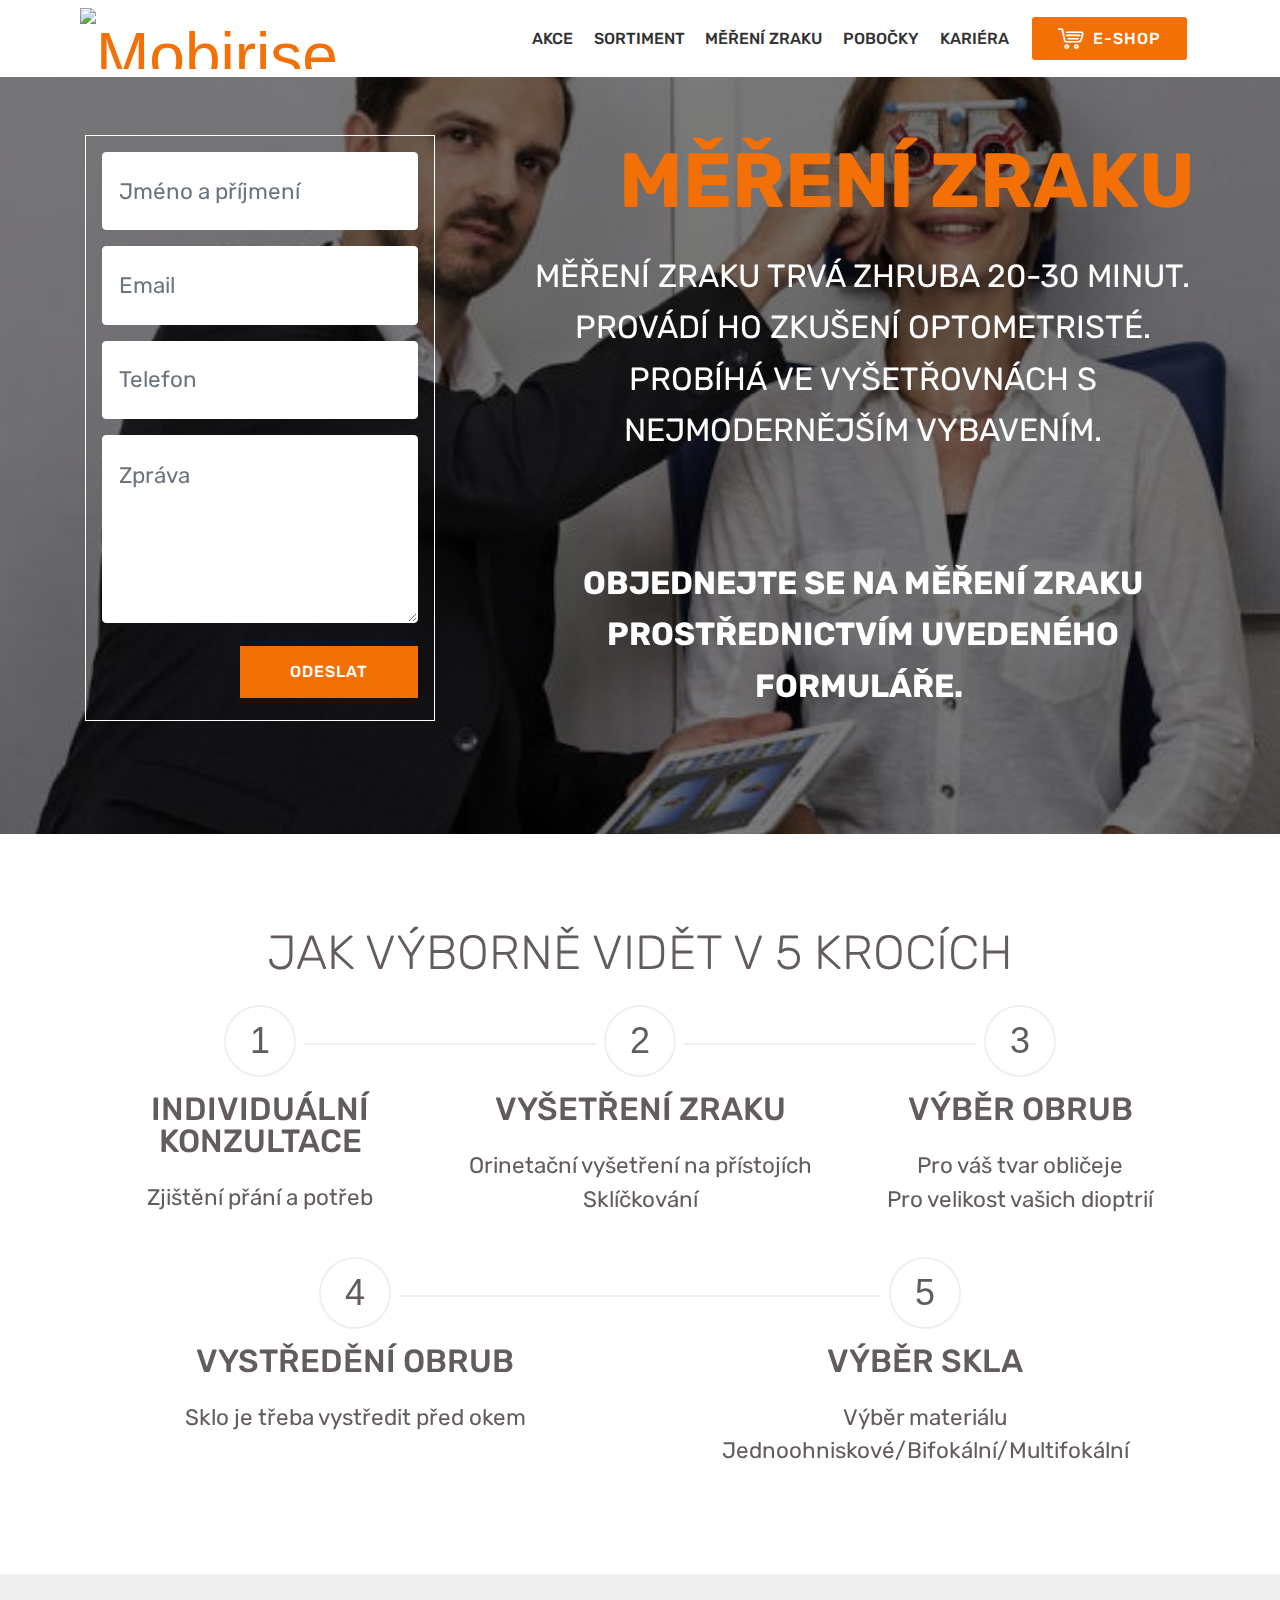
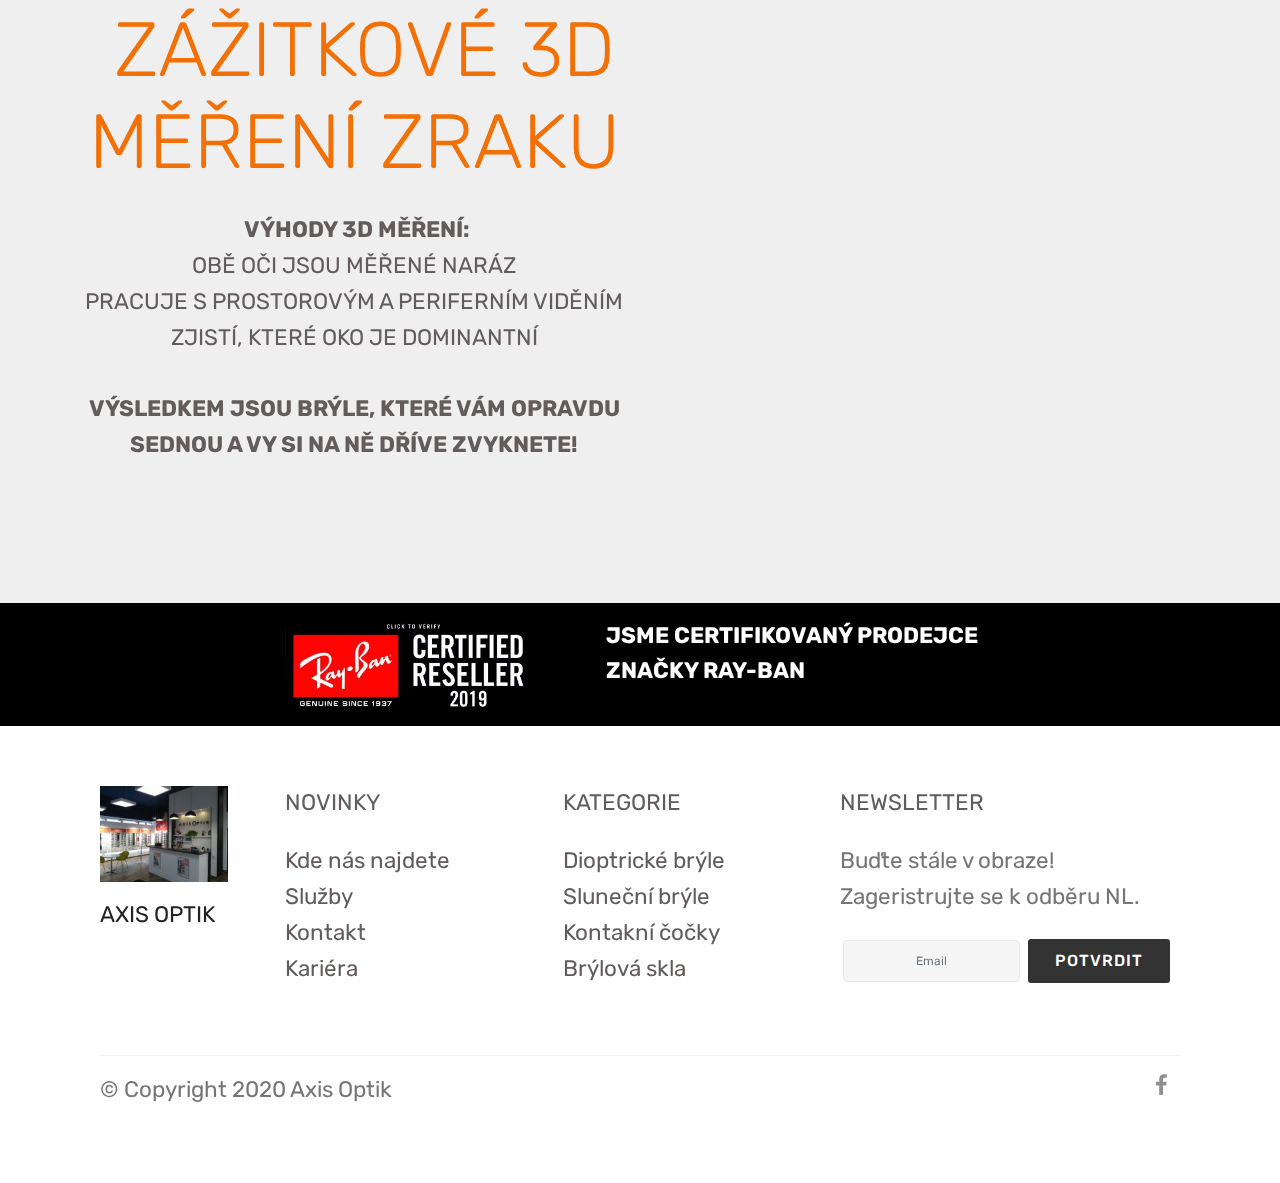
==== commit 6abfa461: "Add files via upload" ====
--- a/page1.html
+++ b/page1.html
@@ -6,7 +6,7 @@
   <meta http-equiv="X-UA-Compatible" content="IE=edge">
   <meta name="generator" content="Mobirise v4.10.7, mobirise.com">
   <meta name="viewport" content="width=device-width, initial-scale=1, minimum-scale=1">
-  <link rel="shortcut icon" href="assets/images/logo-nov-706x122.jpeg" type="image/x-icon">
+  <link rel="shortcut icon" href="assets/images/logo-nov-600x103.jpeg" type="image/x-icon">
   <meta name="description" content="Web Builder Description">
   
   <title>Měření</title>
@@ -42,7 +42,7 @@
             <div class="navbar-brand">
                 <span class="navbar-logo">
                     <a href="index.html">
-                        <img src="assets/images/logo-nov-706x122.jpeg" alt="Mobirise" title="" style="height: 3.8rem;">
+                        <img src="assets/images/logo-nov-600x103.jpeg" alt="Mobirise" title="" style="height: 3.8rem;">
                     </a>
                 </span>
                 
@@ -61,7 +61,7 @@
     </nav>
 </section>
 
-<section class="engine"><a href="https://mobirise.info/v">free html templates</a></section><section class="header15 cid-rM5iWzOqq3 mbr-parallax-background" id="header15-w">
+<section class="engine"><a href="https://mobirise.info/q">responsive site templates</a></section><section class="header15 cid-rM5iWzOqq3 mbr-parallax-background" id="header15-w">
 
     
 
@@ -78,7 +78,7 @@
                 <div class="form-container">
                     <div class="media-container-column" data-form-type="formoid">
                         <!---Formbuilder Form--->
-                        <form action="https://mobirise.com/" method="POST" class="mbr-form form-with-styler" data-form-title="Mobirise Form"><input type="hidden" name="email" data-form-email="true" value="sthcLXlNZyB52AJNQ8I1z3mON6KVxtgs7SGli3kCU90PHzGkh9fzOn5diuTu8ni1cR8X28wK2ic/kqZYb7NczBICr7/tQmvA/woOwpXkIXud1O8wXqJSp4ifJJ97+P9r">
+                        <form action="https://mobirise.com/" method="POST" class="mbr-form form-with-styler" data-form-title="Mobirise Form"><input type="hidden" name="email" data-form-email="true" value="cebvmLlo8OOz04fec+B6BlgK9gk8dPbd0p8BEDzdJOI2954cfbGPoUVE+wlVNE+rjuCtGy20VroAKfj7IPJrQWDjKnYF6pFxAjiW7r9alFSKOBtz/CY+58fnW9F+3jJF">
                             <div class="row">
                                 <div hidden="hidden" data-form-alert="" class="alert alert-success col-12">Děkujeme za Vaši zprávu. Odpovíme na ní v nějbližším možném termínu.</div>
                                 <div hidden="hidden" data-form-alert-danger="" class="alert alert-danger col-12">
@@ -275,7 +275,7 @@
                 <p class="mbr-text form-text mbr-fonts-style display-7">Buďte stále v obraze!<br>Zageristrujte se k odběru NL.</p>
                 <div class="media-container-column" data-form-type="formoid">
                     <!---Formbuilder Form--->
-                    <form action="https://mobirise.com/" method="POST" class="mbr-form form-with-styler" data-form-title="Mobirise Form"><input type="hidden" name="email" data-form-email="true" value="CweOmeZnwr8vn6lQj1lMmJtlYypx1dylJUIG7ud8lBoR2TvJWZPcpAaIneJOlrZvqDj9ocO3pk7FLdwr0Hfyrd9VQPaAQntEP8KWu1o+/XgW4ieCKqpffYBsRS8lbIJx">
+                    <form action="https://mobirise.com/" method="POST" class="mbr-form form-with-styler" data-form-title="Mobirise Form"><input type="hidden" name="email" data-form-email="true" value="qmImH0+ZGOPe6wcYE7MVykHVmvyNzGCU6IIMK7GsEe+j6UjqxFKcG00fpG2bP0L+DnENppIr/ozZxY1/cZvf+A1u8qjpQ2mfoY8D3vlpcpT2xywH/pZcaV9LWAhyLz0y">
                         <div class="row form-inline justify-content-center">
                             <div hidden="hidden" data-form-alert="" class="alert alert-success col-12">Thanks for filling out the form!</div>
                             <div hidden="hidden" data-form-alert-danger="" class="alert alert-danger col-12">
--- a/assets/mobirise/css/mbr-additional.css
+++ b/assets/mobirise/css/mbr-additional.css
@@ -2388,6 +2388,7 @@
   border-radius: 50%;
   border: 2px solid #efefef;
   padding-bottom: 0;
+  color: #635c5c;
 }
 @media (min-width: 768px) {
   .cid-rM5bG4hOAL .separline .step-wrapper {
@@ -2418,6 +2419,15 @@
   .cid-rM5bG4hOAL .card:not(.last-child) {
     padding-bottom: 1.5rem;
   }
+}
+.cid-rM5bG4hOAL .mbr-section-title {
+  color: #635c5c;
+}
+.cid-rM5bG4hOAL .mbr-step-title {
+  color: #635c5c;
+}
+.cid-rM5bG4hOAL .mbr-step-text {
+  color: #635c5c;
 }
 .cid-rM8ESLWsvI {
   padding-top: 30px;
@@ -3401,10 +3411,10 @@
 }
 .cid-rM8KnoNu6c .mbr-author-name {
   font-weight: bold;
-  color: #232;
+  color: #635c5c;
 }
 .cid-rM8KnoNu6c .mbr-author-desc {
-  color: #232;
+  color: #635c5c;
 }
 @media (max-width: 991px) {
   .cid-rM8KnoNu6c .mbr-figure,
@@ -4062,7 +4072,7 @@
   color: #767676;
 }
 .cid-rMaATNFeUN {
-  padding-top: 15px;
+  padding-top: 0px;
   padding-bottom: 0px;
   background-color: #ffffff;
 }
